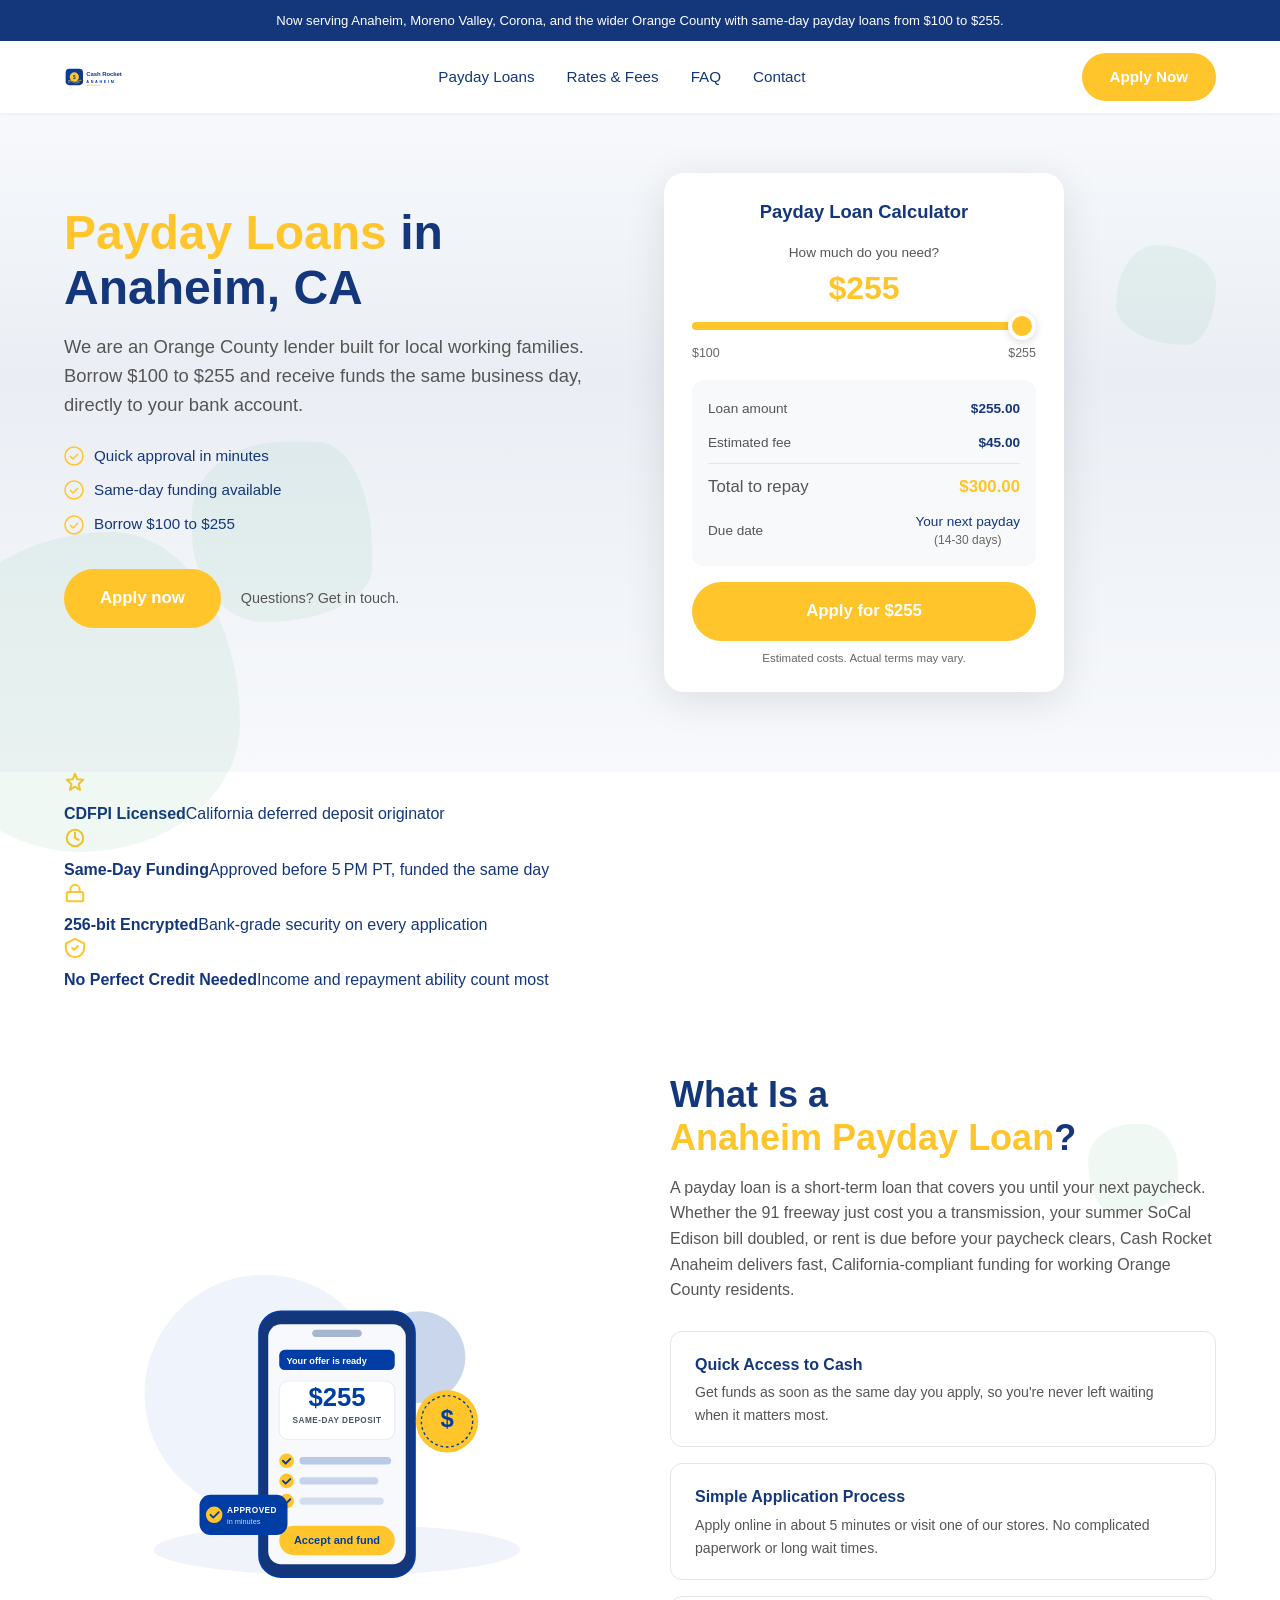
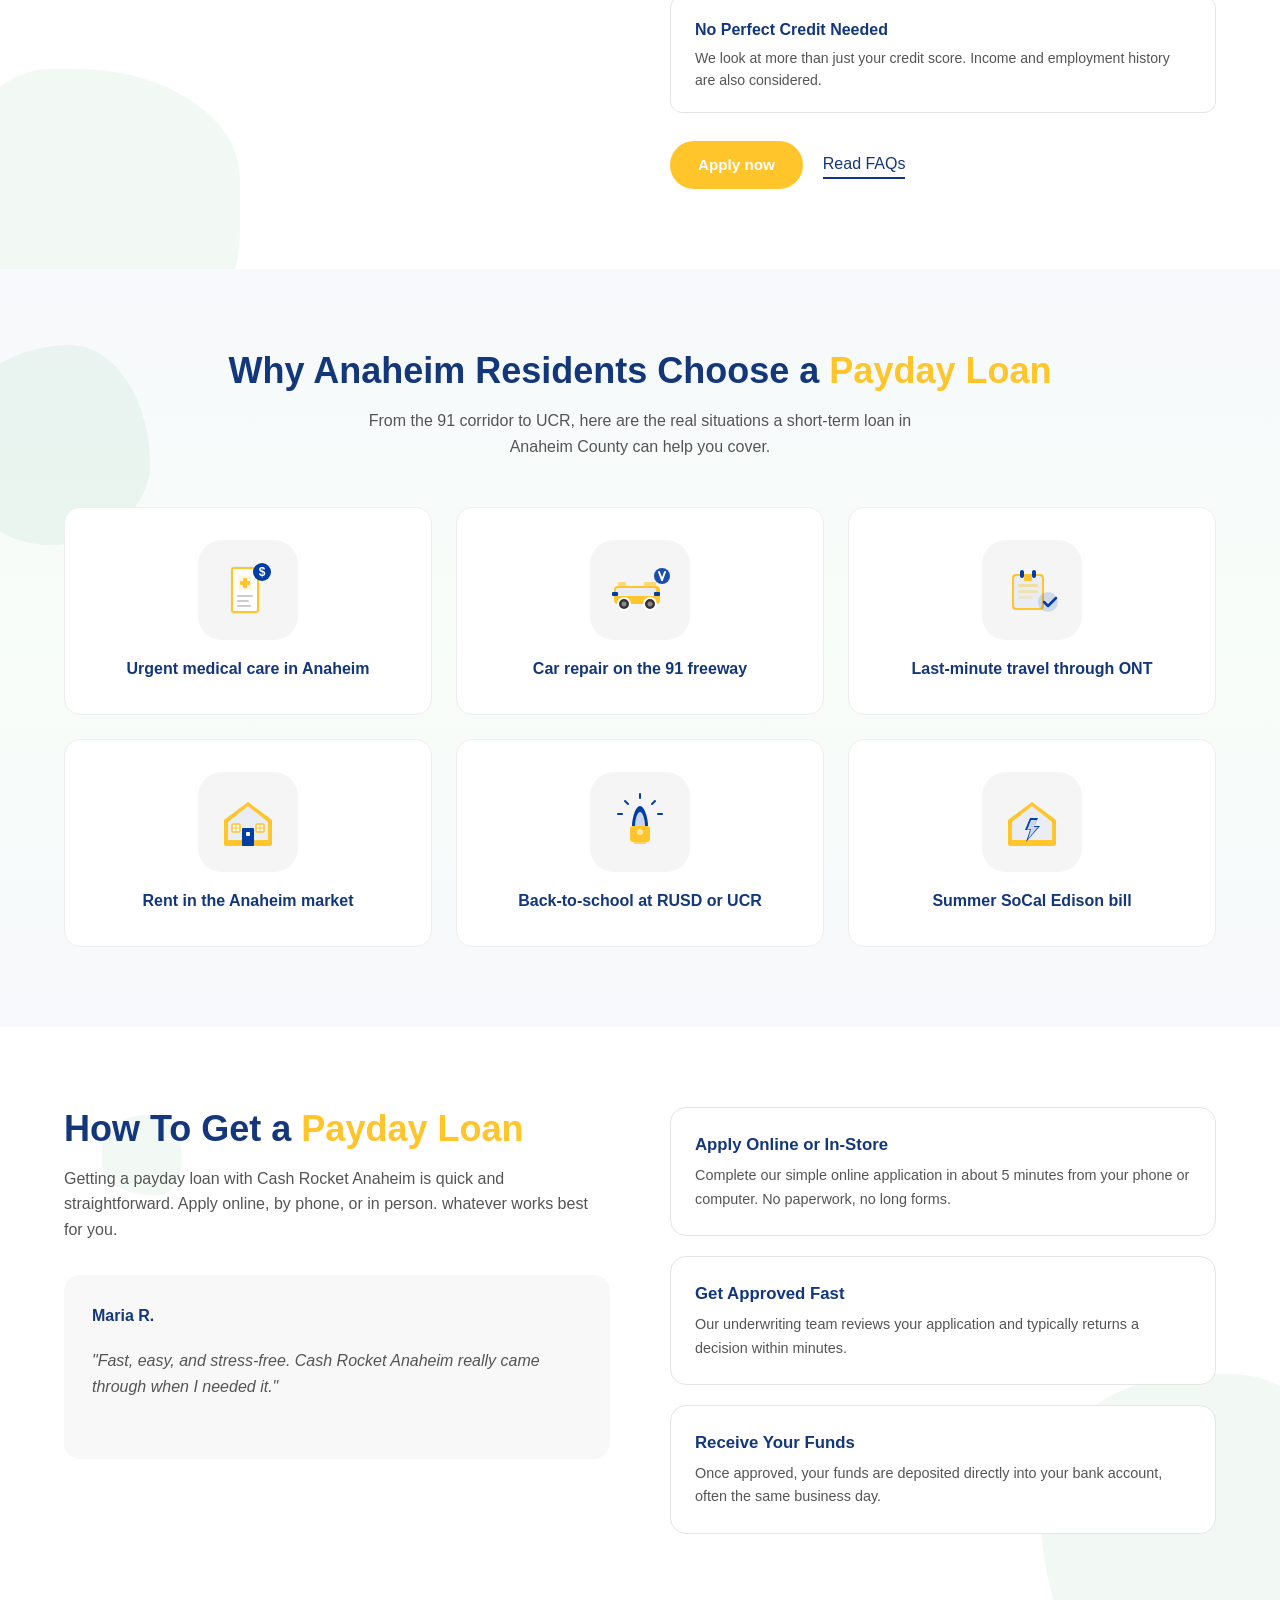
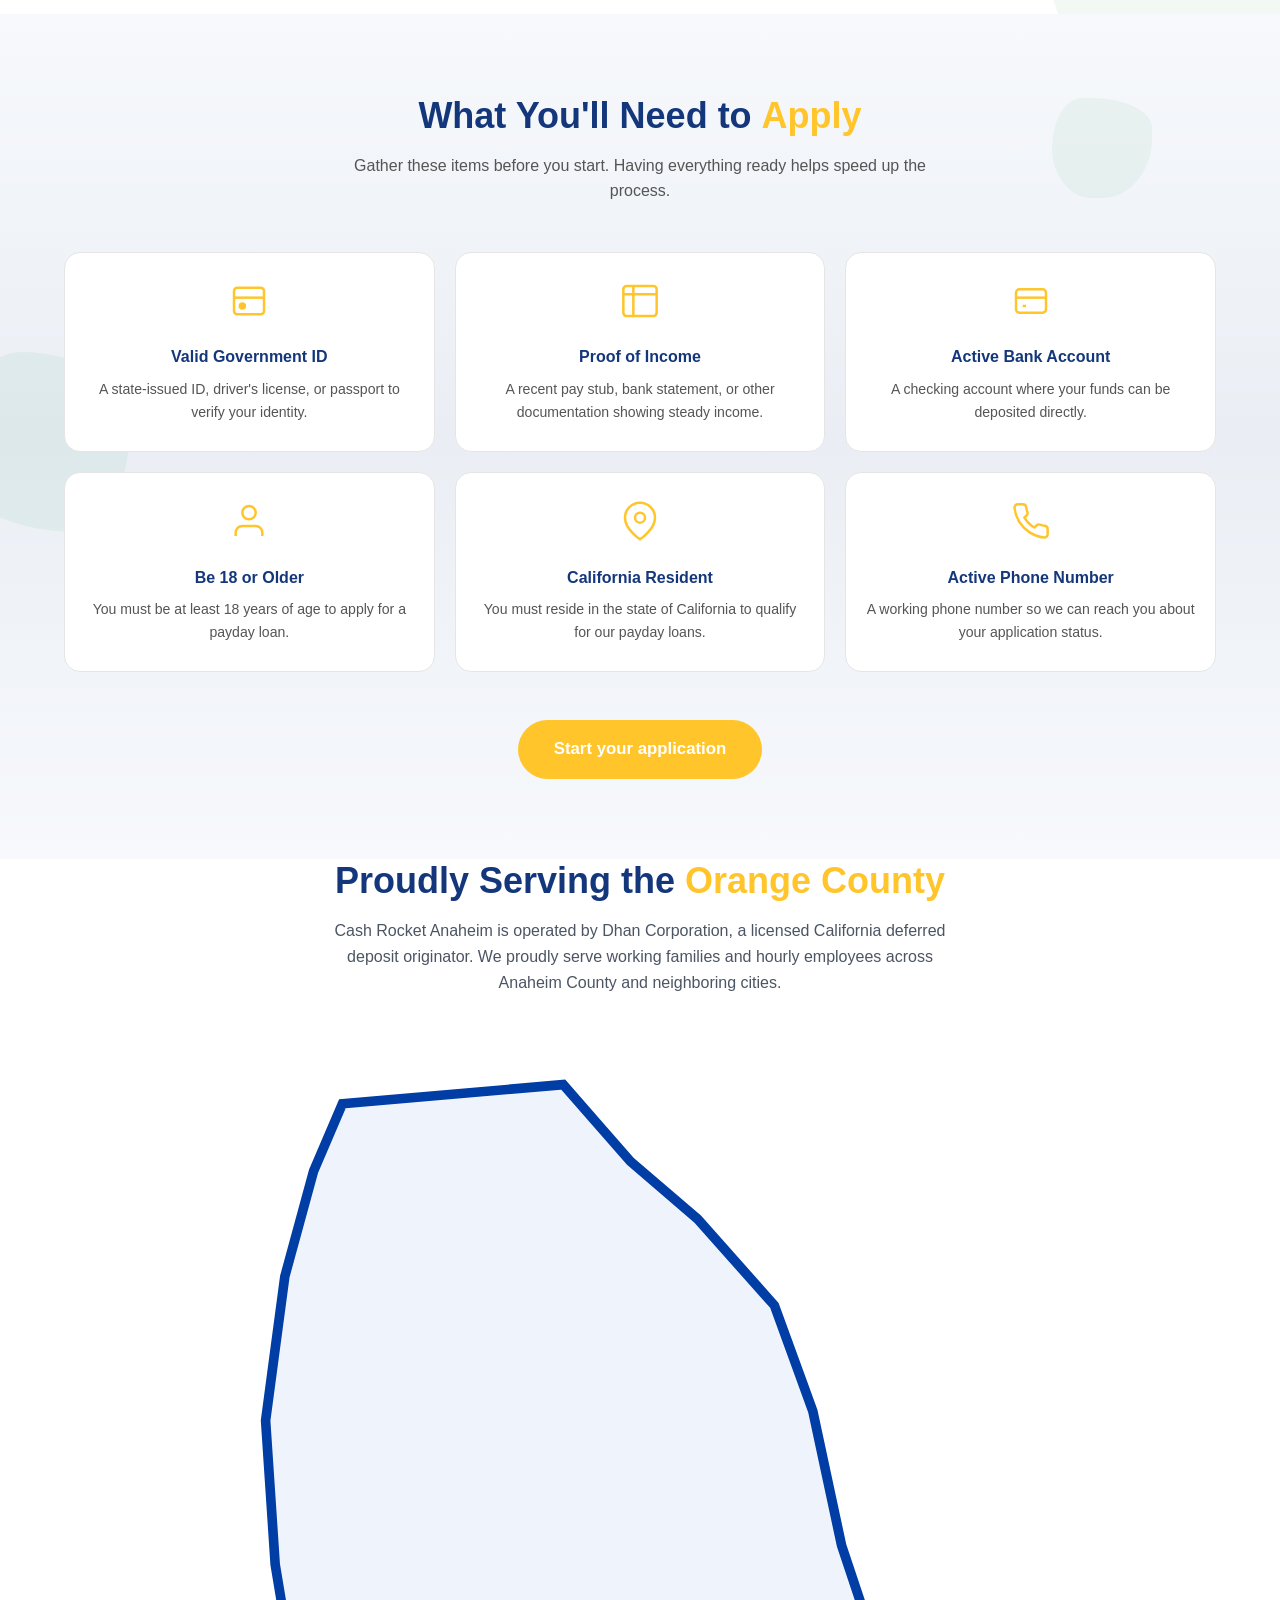
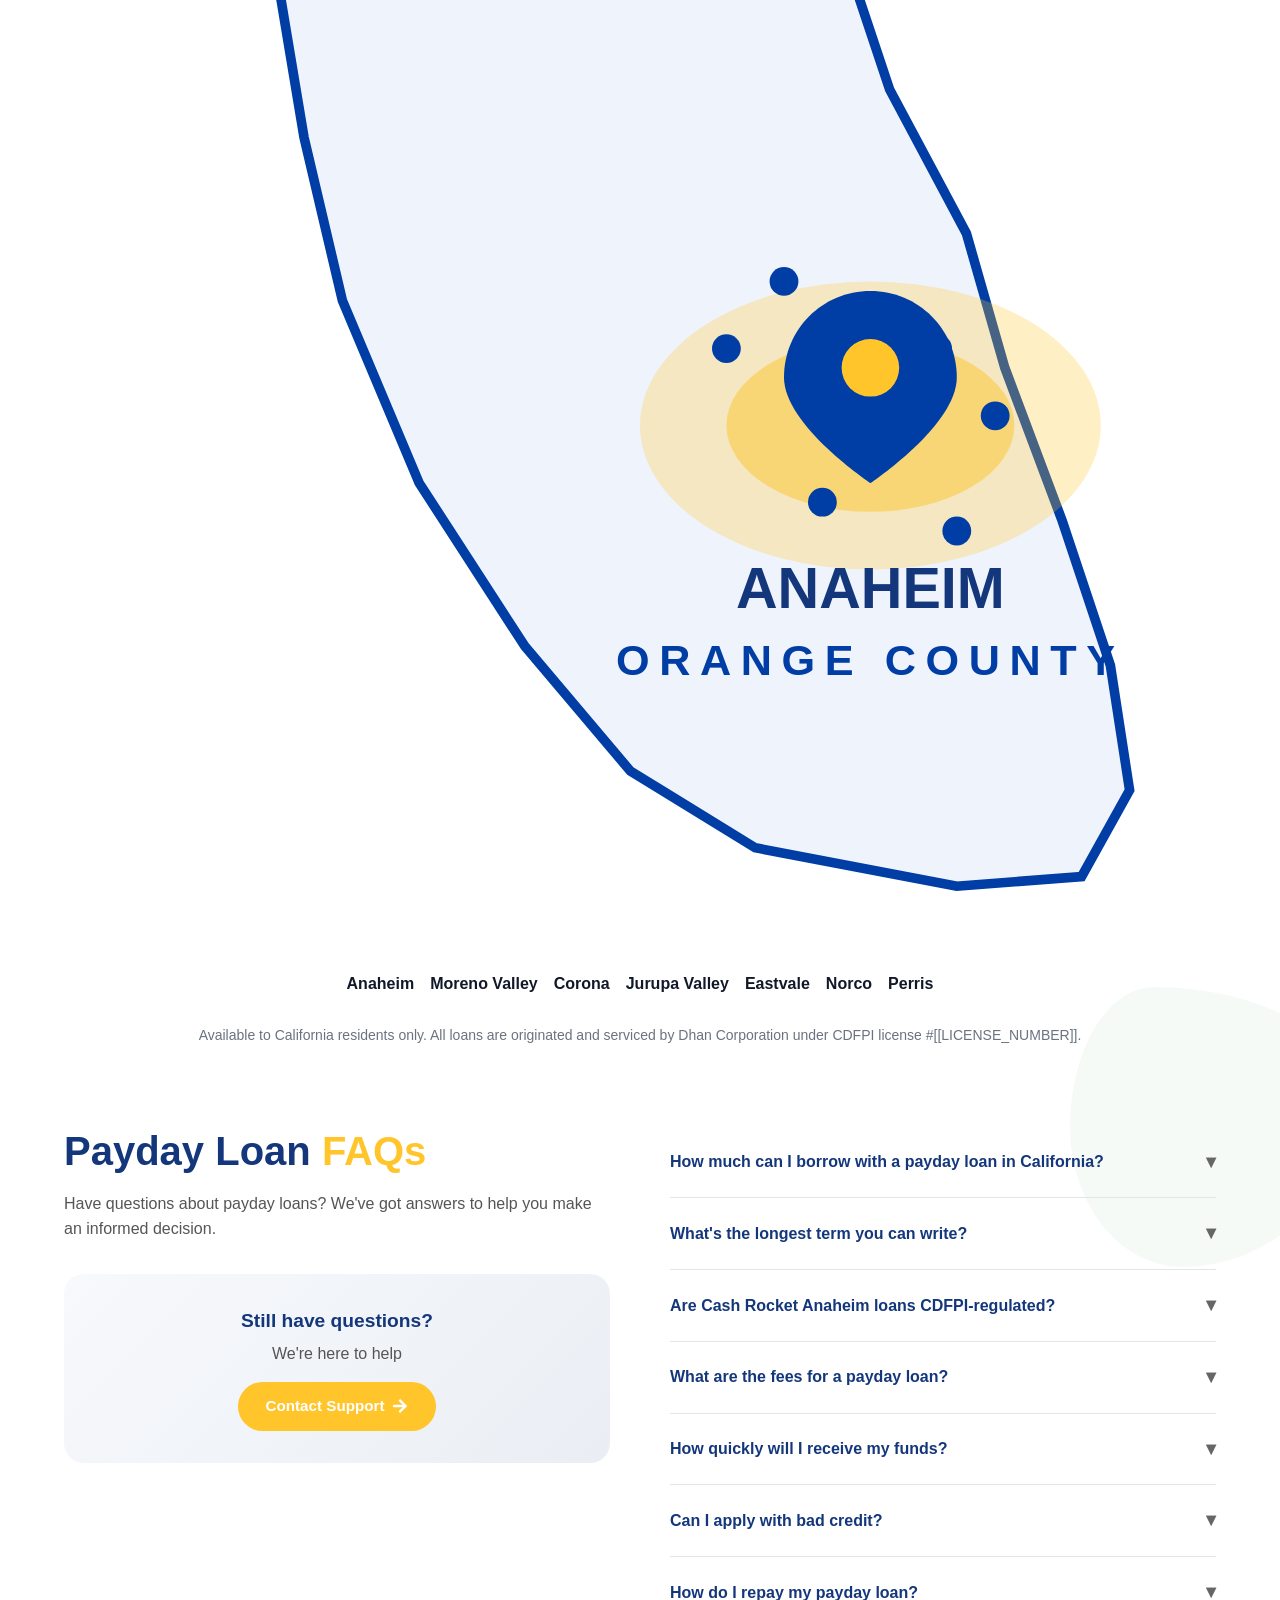
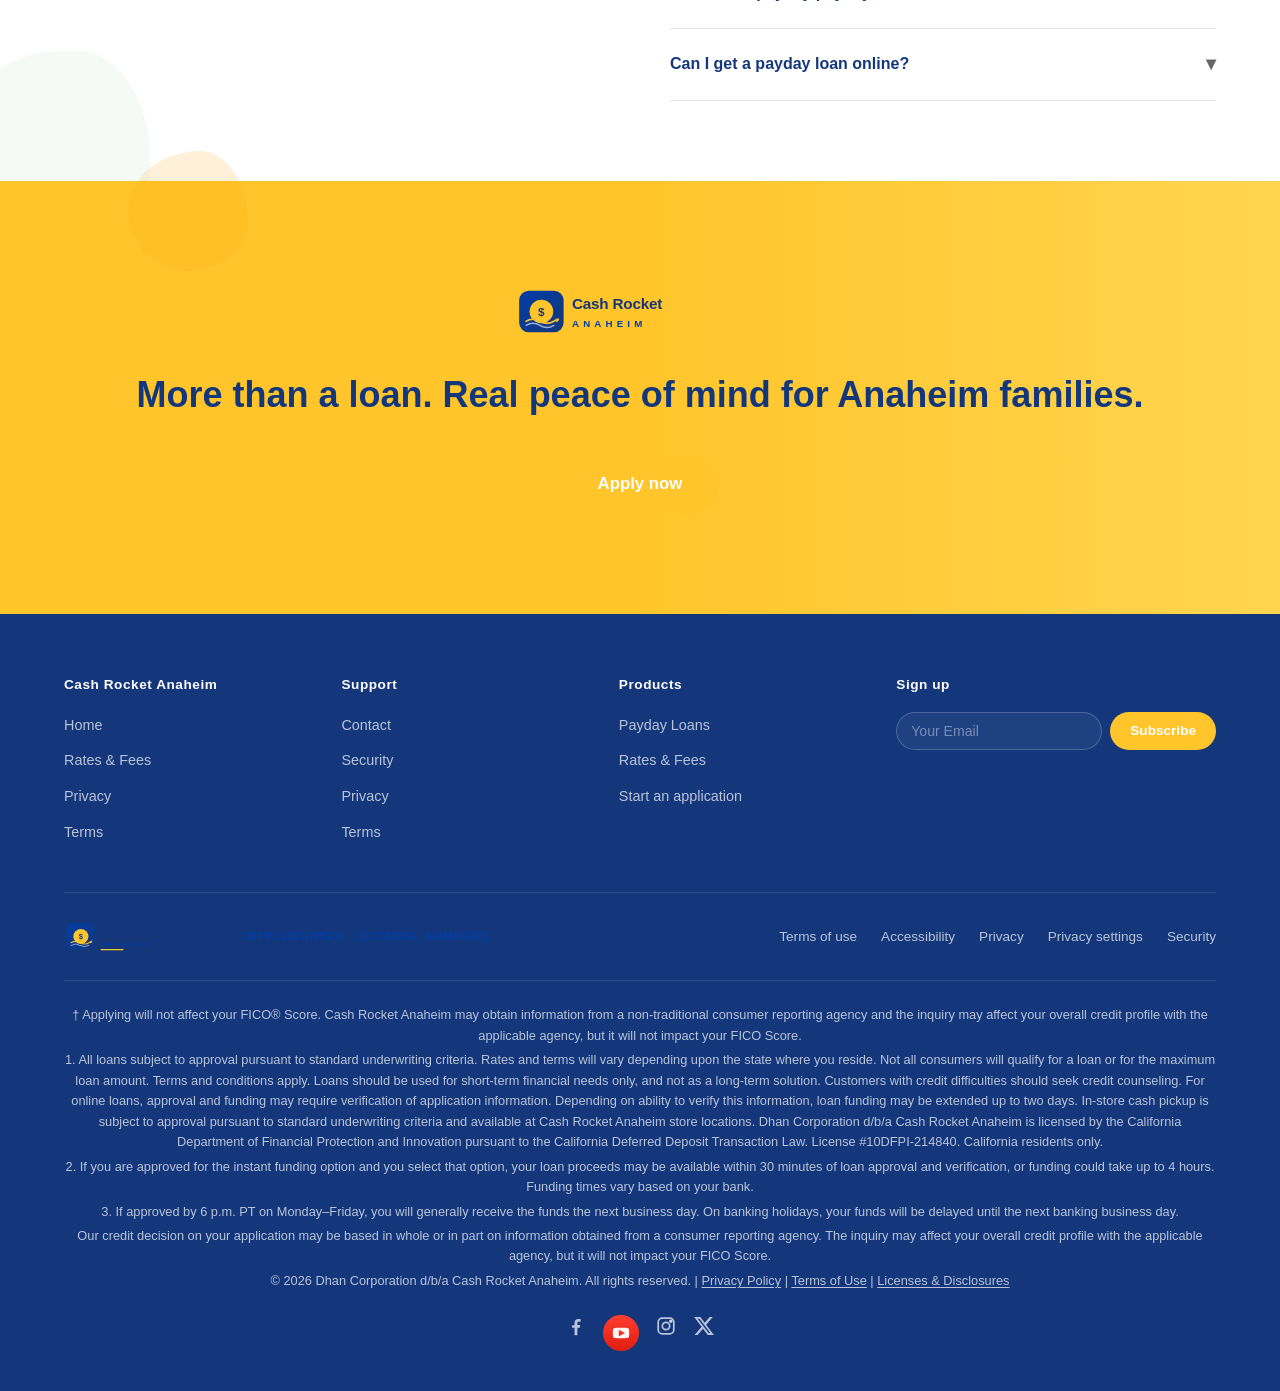
==== index.html @ 7df50ab3 "Initial Cash Rocket Anaheim site Near-verbatim clone of CashExpressRiverside rebranded for Anaheim /" ====
<!DOCTYPE html>
<html lang="en">
<head>
  <meta charset="UTF-8">
  <meta name="viewport" content="width=device-width, initial-scale=1.0">
  <title>Payday Loans Anaheim CA | Cash Rocket Anaheim</title>
  <meta name="description" content="Fast payday loans in Anaheim, CA. Cash Rocket Anaheim offers $100–$255 same-day loans. Licensed California deferred deposit originator (CDFPI license #[[LICENSE_NUMBER]]). Apply online in 5 minutes.">
  <link rel="icon" type="image/png" href="/images/logo.svg">
  <link rel="apple-touch-icon" href="/images/logo.svg">
  <link rel="manifest" href="/site.webmanifest">
  <meta name="theme-color" content="#FFC52B">
  <link rel="preload" href="/fonts/poppins-600.woff2" as="font" type="font/woff2" crossorigin>
  <link rel="preload" href="/fonts/poppins-700.woff2" as="font" type="font/woff2" crossorigin>
  <link rel="preload" href="/fonts/poppins-400.woff2" as="font" type="font/woff2" crossorigin>
  <link rel="preload" href="/fonts/poppins-500.woff2" as="font" type="font/woff2" crossorigin>
  <link rel="preload" href="/fonts/poppins-800.woff2" as="font" type="font/woff2" crossorigin>
  <link rel="preload" href="/fonts/poppins-400-ext.woff2" as="font" type="font/woff2" crossorigin>
  <style data-cif-inline>@font-face{font-family:'Poppins';font-style:normal;font-weight:400;font-display:swap;src:url('/fonts/poppins-400.woff2')format('woff2');unicode-range:U+0000-00FF,U+0131,U+0152-0153,U+02BB-02BC,U+02C6,U+02DA,U+02DC,U+0304,U+0308,U+0329,U+2000-206F,U+20AC,U+2122,U+2191,U+2193,U+2212,U+2215,U+FEFF,U+FFFD}@font-face{font-family:'Poppins';font-style:normal;font-weight:500;font-display:swap;src:url('/fonts/poppins-500.woff2')format('woff2');unicode-range:U+0000-00FF,U+0131,U+0152-0153,U+02BB-02BC,U+02C6,U+02DA,U+02DC,U+0304,U+0308,U+0329,U+2000-206F,U+20AC,U+2122,U+2191,U+2193,U+2212,U+2215,U+FEFF,U+FFFD}@font-face{font-family:'Poppins';font-style:normal;font-weight:600;font-display:swap;src:url('/fonts/poppins-600.woff2')format('woff2');unicode-range:U+0000-00FF,U+0131,U+0152-0153,U+02BB-02BC,U+02C6,U+02DA,U+02DC,U+0304,U+0308,U+0329,U+2000-206F,U+20AC,U+2122,U+2191,U+2193,U+2212,U+2215,U+FEFF,U+FFFD}@font-face{font-family:'Poppins';font-style:normal;font-weight:700;font-display:swap;src:url('/fonts/poppins-700.woff2')format('woff2');unicode-range:U+0000-00FF,U+0131,U+0152-0153,U+02BB-02BC,U+02C6,U+02DA,U+02DC,U+0304,U+0308,U+0329,U+2000-206F,U+20AC,U+2122,U+2191,U+2193,U+2212,U+2215,U+FEFF,U+FFFD}@font-face{font-family:'Poppins';font-style:normal;font-weight:800;font-display:swap;src:url('/fonts/poppins-800.woff2')format('woff2');unicode-range:U+0000-00FF,U+0131,U+0152-0153,U+02BB-02BC,U+02C6,U+02DA,U+02DC,U+0304,U+0308,U+0329,U+2000-206F,U+20AC,U+2122,U+2191,U+2193,U+2212,U+2215,U+FEFF,U+FFFD}@font-face{font-family:'Poppins';font-style:normal;font-weight:400;font-display:swap;src:url('/fonts/poppins-400-ext.woff2')format('woff2');unicode-range:U+0100-02BA,U+02BD-02C5,U+02C7-02CC,U+02CE-02D7,U+02DD-02FF,U+0304,U+0308,U+0329,U+1D00-1DBF,U+1E00-1E9F,U+1EF2-1EFF,U+2020,U+20A0-20AB,U+20AD-20C0,U+2113,U+2C60-2C7F,U+A720-A7FF}@font-face{font-family:'Poppins';font-style:normal;font-weight:500;font-display:swap;src:url('/fonts/poppins-500-ext.woff2')format('woff2');unicode-range:U+0100-02BA,U+02BD-02C5,U+02C7-02CC,U+02CE-02D7,U+02DD-02FF,U+0304,U+0308,U+0329,U+1D00-1DBF,U+1E00-1E9F,U+1EF2-1EFF,U+2020,U+20A0-20AB,U+20AD-20C0,U+2113,U+2C60-2C7F,U+A720-A7FF}@font-face{font-family:'Poppins';font-style:normal;font-weight:600;font-display:swap;src:url('/fonts/poppins-600-ext.woff2')format('woff2');unicode-range:U+0100-02BA,U+02BD-02C5,U+02C7-02CC,U+02CE-02D7,U+02DD-02FF,U+0304,U+0308,U+0329,U+1D00-1DBF,U+1E00-1E9F,U+1EF2-1EFF,U+2020,U+20A0-20AB,U+20AD-20C0,U+2113,U+2C60-2C7F,U+A720-A7FF}@font-face{font-family:'Poppins';font-style:normal;font-weight:700;font-display:swap;src:url('/fonts/poppins-700-ext.woff2')format('woff2');unicode-range:U+0100-02BA,U+02BD-02C5,U+02C7-02CC,U+02CE-02D7,U+02DD-02FF,U+0304,U+0308,U+0329,U+1D00-1DBF,U+1E00-1E9F,U+1EF2-1EFF,U+2020,U+20A0-20AB,U+20AD-20C0,U+2113,U+2C60-2C7F,U+A720-A7FF}@font-face{font-family:'Poppins';font-style:normal;font-weight:800;font-display:swap;src:url('/fonts/poppins-800-ext.woff2')format('woff2');unicode-range:U+0100-02BA,U+02BD-02C5,U+02C7-02CC,U+02CE-02D7,U+02DD-02FF,U+0304,U+0308,U+0329,U+1D00-1DBF,U+1E00-1E9F,U+1EF2-1EFF,U+2020,U+20A0-20AB,U+20AD-20C0,U+2113,U+2C60-2C7F,U+A720-A7FF}*,*::before,*::after{box-sizing:border-box;margin:0;padding:0}html{scroll-behavior:smooth;-webkit-text-size-adjust:100%;overflow-x:clip}body{font-family:'Poppins',sans-serif;color:#14377C;background:#fff;line-height:1.6;-webkit-font-smoothing:antialiased;overflow-x:clip;min-height:100vh;min-height:100dvh}img{max-width:100%;height:auto;display:block}a{text-decoration:none;color:inherit;-webkit-tap-highlight-color:transparent}ul{list-style:none}button{cursor:pointer;border:none;background:none;font-family:inherit;-webkit-tap-highlight-color:transparent}input{font-family:inherit;font-size:16px}.container{max-width:1200px;margin:0 auto;padding:0 24px}.underline-accent{position:relative;display:inline-block;color:#FFC52B}.underline-accent::after{content:'';position:absolute;left:0;bottom:-5px;width:100%;height:6px;background-color:currentColor;-webkit-mask:url("/images/Vector-2139.png")no-repeat center / 100% 100%;mask:url("/images/Vector-2139.png")no-repeat center / 100% 100%;z-index:-1}.gradient-text{background:linear-gradient(135deg,#FFC52B,#FFC52B);-webkit-background-clip:text;-webkit-text-fill-color:transparent}.section-heading{font-size:clamp(1.6rem,4vw,2.25rem);font-weight:700;line-height:1.2;margin-bottom:16px}.section-sub{color:#555;max-width:560px}.btn-apply{display:inline-flex;align-items:center;gap:8px;background:#FFC52B;color:#fff;font-weight:600;padding:12px 28px;border-radius:50px;font-size:.95rem;transition:background .2s,transform .15s}.btn-apply:hover{background:#0C7137;transform:translateY(-1px)}.btn-apply.btn-lg{padding:16px 36px;font-size:1.05rem}.btn-apply.btn-sm{padding:8px 20px;font-size:.85rem}.btn-apply.btn-icon svg{transition:transform .2s}.btn-apply.btn-icon:hover svg{transform:translateX(3px)}.btn-login{display:inline-flex;align-items:center;border:2px solid #14377C;padding:10px 24px;border-radius:50px;font-weight:600;font-size:.9rem;transition:background .2s,color .2s}.btn-login:hover{background:#14377C;color:#fff}.btn-login.btn-sm{padding:6px 16px;font-size:.8rem}.btn-store{display:inline-flex;align-items:center;gap:6px;font-weight:500;font-size:.9rem;color:#14377C;transition:color .2s}.btn-store:hover{color:#FFC52B}.top-banner{background:#14377C;color:#fff;text-align:center;padding:10px 24px;font-size:.82rem;font-weight:400}.banner-mobile{display:none}.site-header{position:sticky;top:0;z-index:1000;background:#fff;box-shadow:0 1px 4px rgba(0,0,0,.06);transition:box-shadow .3s}.site-header.scrolled{box-shadow:0 2px 12px rgba(0,0,0,.1)}.header-inner{display:flex;align-items:center;justify-content:space-between;height:72px}.logo img{height:24px;width:auto}.main-nav{display:flex}.nav-list{display:flex;gap:32px;align-items:center}.nav-item>a{font-weight:500;font-size:.95rem;display:flex;align-items:center;gap:4px;padding:8px 0;transition:color .2s}.nav-item>a:hover{color:#FFC52B}.nav-item>a svg{transition:transform .2s}.nav-item.has-dropdown:hover>a svg{transform:rotate(180deg)}.dropdown-menu{position:absolute;top:100%;left:50%;transform:translateX(-50%)translateY(8px);background:#14377C;border-top:3px solid #FFC52B;border-radius:0 0 12px 12px;box-shadow:0 12px 40px rgba(0,0,0,.25);padding:28px 32px;min-width:200px;opacity:0;visibility:hidden;transition:opacity .25s,transform .25s,visibility .25s;pointer-events:none}.nav-item.has-dropdown{position:relative}.nav-item.has-dropdown:hover .dropdown-menu{opacity:1;visibility:visible;transform:translateX(-50%)translateY(0);pointer-events:auto}.dropdown-menu a{display:block;padding:8px 12px;border-radius:8px;font-size:.9rem;color:rgba(255,255,255,.85);transition:background .15s,color .15s}.dropdown-menu a:hover{background:rgba(255,255,255,.08);color:#fff}.mega-menu{min-width:680px;left:-60px;transform:translateX(0)translateY(8px)}.nav-item.has-dropdown:hover .mega-menu{transform:translateX(0)translateY(0)}.mega-cols{display:flex;gap:40px}.mega-col h4,.mega-col .mega-col-label{font-size:.75rem;letter-spacing:.08em;color:#FFC52B;margin-bottom:12px;font-weight:700;text-transform:uppercase}.mega-col-brand{border-left:1px solid rgba(255,255,255,.12);padding-left:40px;max-width:220px}.mega-col-brand img:first-child{margin-bottom:12px}.mega-col-brand p{font-size:.78rem;color:rgba(255,255,255,.6);line-height:1.5;margin-bottom:16px}.mega-col-brand h4{color:#FFC52B;margin-bottom:16px}.mega-app-buttons{display:flex;gap:8px}.mega-app-buttons a{padding:0;background:none}.mega-app-buttons a:hover{background:none;opacity:.8}.mega-app-buttons img{border-radius:6px}.header-actions{display:flex;align-items:center;gap:16px}.menu-toggle{display:none;width:28px;height:20px;position:relative}.menu-toggle span{display:block;position:absolute;width:100%;height:2px;background:#14377C;border-radius:2px;transition:.3s}.menu-toggle span:nth-child(1){top:0}.menu-toggle span:nth-child(2){top:9px}.menu-toggle span:nth-child(3){top:18px}.menu-toggle.active span:nth-child(1){top:9px;transform:rotate(45deg)}.menu-toggle.active span:nth-child(2){opacity:0}.menu-toggle.active span:nth-child(3){top:9px;transform:rotate(-45deg)}.mobile-menu{position:fixed;top:0;left:0;width:100%;height:100vh;height:100dvh;background:#1b3a2d;z-index:2000;overflow-y:auto;-webkit-overflow-scrolling:touch;opacity:0;visibility:hidden;transition:opacity .3s ease,visibility .3s ease}.mobile-menu.open{opacity:1;visibility:visible}.mobile-menu-inner{display:flex;flex-direction:column;min-height:100%;padding-bottom:calc(40px+env(safe-area-inset-bottom,0px))}.mobile-menu-header{display:flex;align-items:center;justify-content:space-between;padding:20px 24px;background:#fff;border-bottom:1px solid #e5e5e5}.mobile-menu-logo img{height:24px;width:auto}.mobile-menu-close{background:none;border:none;cursor:pointer;padding:8px;display:flex;align-items:center;justify-content:center}.mobile-menu-close svg{stroke:#333}.mobile-menu-overlay{position:fixed;inset:0;background:rgba(0,0,0,.4);z-index:1999;opacity:0;visibility:hidden;transition:opacity .3s,visibility .3s}.mobile-menu-overlay.open{opacity:1;visibility:visible}.mobile-nav-list{padding:0 24px;margin-bottom:auto}.mobile-nav-item>a{display:flex;align-items:center;justify-content:space-between;padding:20px 0;font-size:1.15rem;font-weight:500;color:#fff;border-bottom:1px solid rgba(255,255,255,.12);min-height:56px}.mobile-chevron{transition:transform .3s ease;opacity:.6;flex-shrink:0;margin-left:8px}.mobile-nav-item.has-sub.open .mobile-chevron{transform:rotate(180deg)}.mobile-sub{padding-left:16px;display:none}.mobile-nav-item.has-sub.open .mobile-sub{display:block}.mobile-sub a{display:block;padding:12px 0;font-size:.95rem;color:rgba(255,255,255,.65)}.mobile-sub a:hover{color:#fff}.mobile-menu-extra{display:flex;flex-direction:column;gap:20px;padding:32px 24px 0}.mobile-store-link{display:flex;align-items:center;gap:8px;font-weight:500;color:#fff}.mobile-store-link svg{stroke:#fff}.mobile-btn-row{display:flex;gap:12px}.mobile-btn-row .btn-apply{flex:1;text-align:center;justify-content:center;background:#FFC52B;color:#fff;border-radius:50px;padding:14px 20px;font-weight:600;font-size:.95rem}.mobile-btn-row .btn-apply:hover{background:#0C7137}.mobile-btn-row .btn-login{flex:1;text-align:center;justify-content:center;background:transparent;color:#fff;border:2px solid #fff;border-radius:50px;padding:14px 20px;font-weight:600;font-size:.95rem}.mobile-btn-row .btn-login:hover{background:rgba(255,255,255,.1)}.hero{position:relative;background:linear-gradient(160deg,#F7F9FC 0%,#EAEEF4 40%,#fff 100%);padding:80px 0 60px;overflow:hidden}.hero::before,.hero::after{content:'';position:absolute;border-radius:50%;background:rgba(14,135,65,.07);z-index:0;animation:floatBlob 8s ease-in-out infinite}.hero::before{width:320px;height:320px;top:-60px;right:-40px;border-radius:50%;animation-delay:-2s}.hero::after{width:180px;height:160px;bottom:-30px;right:5%;border-radius:30% 70% 70% 30% / 30% 30% 70% 70%;animation-delay:-5s}.hero-blob-1,.hero-blob-2{position:absolute;background:rgba(14,135,65,.06);z-index:0;pointer-events:none;animation:floatBlob 10s ease-in-out infinite}.hero-blob-1{width:200px;height:200px;top:30%;left:45%;border-radius:60% 40% 30% 70% / 60% 30% 70% 40%;animation-delay:-3s}.hero-blob-2{width:120px;height:120px;bottom:10%;left:5%;border-radius:30%;transform:rotate(15deg);animation-delay:-7s}@keyframes floatBlob{0%,100%{transform:translateY(0)rotate(0deg)}33%{transform:translateY(-15px)rotate(3deg)}66%{transform:translateY(8px)rotate(-2deg)}}.hero-grid,.hero-content,.hero-image{position:relative;z-index:1}.hero-grid{display:grid;grid-template-columns:1fr 1fr;gap:48px;align-items:center}.hero h1,.page-hero h1{font-size:clamp(1.8rem,5vw,3rem);font-weight:800;line-height:1.15;margin-bottom:16px}.hero-subtitle{font-size:1.15rem;color:#555;margin-bottom:24px}.hero-checks{margin-bottom:32px;display:flex;flex-direction:column;gap:10px}.hero-checks li{display:flex;align-items:center;gap:10px;font-weight:500;font-size:.95rem}.hero-cta{display:flex;align-items:center;gap:20px;margin-bottom:32px;flex-wrap:wrap}.hero-link{color:#555;font-size:.9rem;transition:color .2s}.hero-link:hover{color:#FFC52B}.hero-badges{display:flex;align-items:center;gap:20px;flex-wrap:wrap}.hero-badges img{width:auto}.hero-badges a img[alt="Google Reviews"]{height:37px}.hero-badges a img[alt="Trustpilot"]{height:28px}.hero-image{position:relative;display:flex;justify-content:center;align-items:center}.wu-brand-hero{display:flex;align-items:center;justify-content:center}.wu-brand-hero svg{filter:drop-shadow(0 8px 24px rgba(0,0,0,.12))}.wu-services-grid{grid-template-columns:repeat(3,1fr)}.wu-services-grid .use-case-card p{color:#555;font-size:.88rem;margin-top:8px;line-height:1.5}.wu-step-number{width:72px;height:72px;min-width:72px;border-radius:16px;background:linear-gradient(135deg,#FFDD00 0%,#FFC52B 100%);display:flex;align-items:center;justify-content:center;font-size:1.75rem;font-weight:800;color:#000;flex-shrink:0}.wu-hero{position:relative;min-height:520px;display:flex;align-items:center;overflow:hidden}.wu-hero-bg{position:absolute;inset:0;z-index:0}.wu-hero-photo{width:100%;height:100%;object-fit:cover;object-position:center 30%}.wu-hero-overlay{position:absolute;inset:0;background:linear-gradient(to right,rgba(0,0,0,.1)0%,rgba(0,0,0,.25)50%,rgba(0,0,0,.05)100%)}.wu-hero-inner{position:relative;z-index:1;display:flex;justify-content:flex-end;padding-top:60px;padding-bottom:60px}.wu-hero-card{background:#fff;border-radius:20px;padding:48px 44px;max-width:420px;width:100%;box-shadow:0 12px 48px rgba(0,0,0,.15);text-align:center}.wu-hero-card-logo{display:flex;align-items:center;justify-content:center;margin-bottom:28px}.wu-hero-card-logo img{max-width:240px;height:auto}.wu-hero-card h1{font-size:1.75rem;font-weight:700;color:#14377C;line-height:1.25;margin-bottom:16px}.wu-hero-card p{color:#555;font-size:.95rem;line-height:1.5;margin-bottom:28px}.wu-hero-btn{display:inline-block;padding:14px 48px;border:2px solid #14377C;border-radius:50px;font-weight:600;font-size:1rem;color:#14377C;transition:background .2s,color .2s}.wu-hero-btn:hover{background:#14377C;color:#fff}.wu-hero::before{content:'';position:absolute;width:260px;height:260px;top:-60px;right:-50px;background:rgba(255,221,0,.09);border-radius:62% 38% 46% 54% / 52% 60% 40% 48%;z-index:0;pointer-events:none;animation:floatBlob 11s ease-in-out infinite;animation-delay:-3s}.wu-hero::after{content:'';position:absolute;width:90px;height:90px;bottom:20%;left:5%;background:rgba(245,166,35,.08);border-radius:54% 46% 58% 42% / 48% 56% 44% 52%;z-index:0;pointer-events:none;animation:floatBlob 8s ease-in-out infinite;animation-delay:-6s}.wu-page .use-cases-blob{background:rgba(255,221,0,.1);width:180px;height:180px;top:5%;left:-40px}.wu-page .use-cases::before{background:rgba(245,166,35,.08);width:110px;height:110px;bottom:10%;right:3%}.wu-page .use-cases::after{content:'';position:absolute;width:200px;height:200px;bottom:-70px;left:30%;background:rgba(255,221,0,.07);border-radius:40% 60% 50% 50% / 55% 45% 55% 45%;z-index:0;pointer-events:none;animation:floatBlob 12s ease-in-out infinite;animation-delay:-4s}.wu-page .how-it-works::before{background:rgba(255,221,0,.09);width:280px;height:280px;bottom:-70px;right:-60px}.wu-page .how-it-works::after{background:rgba(245,166,35,.07);width:100px;height:100px;top:10%;left:5%}.wu-page .faq::after{background:rgba(245,166,35,.07);width:160px;height:160px;bottom:-40px;left:15%}.wu-page .how-it-works,.wu-page .faq,.wu-page .use-cases{background:transparent}.wu-page .faq::before{background:rgba(255,221,0,.07);width:180px;height:180px;top:30%;right:-30px}.wu-page .pre-footer::before{background:rgba(255,221,0,.12);width:140px;height:140px;top:-40px;right:8%;left:auto}.wu-page .pre-footer::after{content:'';position:absolute;width:80px;height:80px;bottom:-20px;left:12%;background:rgba(245,166,35,.09);border-radius:55% 45% 50% 50% / 50% 55% 45% 50%;z-index:0;pointer-events:none;animation:floatBlob 9s ease-in-out infinite;animation-delay:-2s}.hero-phone{position:relative;z-index:2}.hero-float{position:absolute;z-index:3;animation:float 4s ease-in-out infinite}.float-1{top:10%;right:-5%;width:120px}.float-2{bottom:15%;left:-5%;width:140px;animation-delay:-1.5s}.float-3{top:-8%;left:10%;width:180px;animation-delay:-3s;z-index:1}@keyframes float{0%,100%{transform:translateY(0)}50%{transform:translateY(-12px)}}.social-proof{position:relative;padding:80px 0;text-align:center;color:#fff;background:linear-gradient(160deg,rgba(26,50,40,0.88),rgba(30,60,48,0.92)),url('/images/Group-1707490245-2.webp')center top/cover no-repeat;background-color:#14377C;overflow:hidden}.social-proof .section-heading{margin-bottom:48px;color:#fff}.social-proof .underline-accent{color:#FFC52B}.proof-grid{display:grid;grid-template-columns:repeat(3,1fr);gap:24px}.proof-card{padding:40px 28px;border-radius:16px;text-align:center}.proof-card.glass{background:rgba(255,255,255,.08);border:1px solid rgba(255,255,255,.15);-webkit-backdrop-filter:blur(16px);backdrop-filter:blur(16px);box-shadow:0 4px 30px rgba(0,0,0,.15);transition:transform .3s ease,box-shadow .3s ease,border-color .3s ease,background .3s ease}.proof-card.glass:hover{transform:scale(1.04)translateY(-4px);background:rgba(255,255,255,.14);border-color:rgba(255,255,255,.3);box-shadow:0 8px 40px rgba(14,135,65,.15),0 4px 30px rgba(0,0,0,.2)}@media(hover:none){.proof-card.glass:active{transform:scale(0.97);transition-duration:.1s}}@supports not(backdrop-filter:blur(16px)){.proof-card.glass{background:rgba(40,70,55,.75)}}.proof-icon{margin-bottom:16px;color:#fff}.proof-icon svg{display:block;margin:0 auto}.proof-icon img{margin:0 auto;filter:brightness(0)invert(1)}.proof-card h3{font-size:1.2rem;font-weight:700;margin-bottom:8px;color:#fff}.proof-card p{color:rgba(255,255,255,.75);font-size:.9rem}.proof-grid{position:relative;z-index:1}.social-proof .section-heading{position:relative;z-index:1}.social-proof::before,.social-proof::after{content:'';position:absolute;background:rgba(14,135,65,.05);z-index:0;pointer-events:none;animation:floatBlob 10s ease-in-out infinite}.social-proof::before{width:200px;height:200px;top:-50px;right:-30px;border-radius:50%;animation-delay:-2s}.social-proof::after{width:150px;height:130px;bottom:-40px;left:-20px;border-radius:40% 60% 50% 50% / 50% 40% 60% 50%;animation-delay:-6s}.features{position:relative;padding:80px 0;background:#fff}.features::before{display:none}.features::after{content:'';position:absolute;width:300px;height:300px;bottom:-100px;left:-60px;background:rgba(14,135,65,.05);border-radius:40% 60% 50% 50% / 60% 40% 50% 50%;z-index:0;pointer-events:none;animation:floatBlob 12s ease-in-out infinite;animation-delay:-6s}.features-blob{position:absolute;width:90px;height:90px;top:15%;right:8%;background:rgba(14,135,65,.06);border-radius:50% 40% 60% 30% / 40% 50% 30% 60%;z-index:0;pointer-events:none;animation:floatBlob 9s ease-in-out infinite;animation-delay:-3s}.features-grid{position:relative;z-index:1}.features-grid{display:grid;grid-template-columns:1fr 1fr;gap:60px;align-items:center}.features-image{display:flex;justify-content:center}.features-image>img{width:100%;height:500px;object-fit:cover}.features-phone{max-width:420px}.features-content p{color:#555;margin-bottom:28px}.feature-cards{display:flex;flex-direction:column;gap:16px;margin-bottom:28px}.feature-card{padding:20px 24px;border-radius:12px;border:1px solid #e5e5e5;background:#fff;transition:box-shadow .2s,border-color .2s}.feature-card:hover{border-color:#FFC52B;box-shadow:0 4px 16px rgba(14,135,65,.1)}.feature-card h3,.feature-card h4{font-size:1rem;font-weight:600;margin-bottom:4px}.feature-card p{color:#555;font-size:.88rem;margin-bottom:0}.features-cta{display:flex;align-items:center;gap:20px}.features-link{font-weight:500;color:#14377C;border-bottom:2px solid #14377C;transition:color .2s,border-color .2s}.features-link:hover{color:#FFC52B;border-color:#FFC52B}.app-promo{position:relative;background:linear-gradient(160deg,#1a3a2e 0%,#122e22 40%,#0a1f16 100%);color:#fff;padding:100px 0;text-align:center;overflow:hidden}.app-promo::before{content:'';position:absolute;top:0;left:50%;transform:translateX(-50%);width:80%;height:60%;background:radial-gradient(ellipse at center,rgba(14,135,65,.12)0%,transparent 70%);pointer-events:none;z-index:0}.app-promo::after{content:'';position:absolute;bottom:-60px;right:5%;width:200px;height:200px;background:rgba(14,135,65,.06);border-radius:40% 60% 50% 50% / 50% 40% 60% 50%;animation:floatBlob 10s ease-in-out infinite;animation-delay:-3s;pointer-events:none;z-index:0}.app-promo-inner{max-width:900px;margin:0 auto;position:relative;z-index:1}.app-screenshot{position:relative;margin:0 auto 48px;max-width:650px}.app-screenshot img{position:relative;z-index:2}.app-screenshot::before{content:'';position:absolute;left:5%;right:5%;top:30%;bottom:-5%;background:rgba(255,255,255,.9);border-radius:200px;z-index:1;box-shadow:0 10px 40px rgba(0,0,0,.15)}.app-promo h2{font-size:clamp(2rem,5vw,2.75rem);font-weight:800;margin-bottom:16px;line-height:1.2}.app-promo .underline-accent{color:#fff}.app-promo p{color:rgba(255,255,255,.75);margin-bottom:28px;font-size:1.05rem}.app-cta{margin-bottom:32px}.app-promo .app-note{font-size:.7rem;color:rgba(255,255,255,.65);margin-top:8px;margin-bottom:0;font-style:italic}.app-mobile-img{display:none}.how-it-works{position:relative;padding:80px 0;background:#fff}.how-it-works::before{content:'';position:absolute;width:320px;height:320px;bottom:-80px;right:-80px;background:rgba(14,135,65,.05);border-radius:50% 40% 60% 30% / 40% 50% 30% 60%;z-index:0;animation:floatBlob 10s ease-in-out infinite;animation-delay:-2s}.how-it-works::after{content:'';position:absolute;width:80px;height:80px;top:15%;left:8%;background:rgba(14,135,65,.05);border-radius:60% 40% 30% 70% / 50% 60% 50% 40%;z-index:0;pointer-events:none;animation:floatBlob 8s ease-in-out infinite;animation-delay:-6s}.how-grid{position:relative;z-index:1}.how-grid{display:grid;grid-template-columns:1fr 1fr;gap:60px;align-items:start}.how-left p{color:#555;margin-bottom:32px}.testimonial-card{background:#f8f8f8;border-radius:16px;padding:28px}.testimonial-header{display:flex;align-items:center;gap:16px;margin-bottom:16px}.testimonial-avatar{border-radius:50%;width:55px;height:55px}.testimonial-name{display:block;font-weight:600;margin-bottom:4px}.testimonial-quote{font-style:italic;color:#444;line-height:1.6}.how-right{display:flex;flex-direction:column;gap:20px}.step-card{display:flex;align-items:center;gap:20px;padding:24px;border-radius:16px;border:1px solid #e5e5e5;background:#fff;transition:box-shadow .2s,border-color .2s}.step-card:hover{border-color:#FFC52B;box-shadow:0 4px 20px rgba(14,135,65,.08)}.step-card>img{flex-shrink:0;width:64px;height:64px}.step-label{display:flex;align-items:center;gap:8px;font-weight:600;font-size:1.05rem;margin-bottom:6px}.step-label img{width:24px;height:24px}.step-card p{color:#555;font-size:.9rem}.education{position:relative;padding:80px 0;background:#F7F9FC;overflow:hidden}.education::before{content:'';position:absolute;width:240px;height:240px;top:-80px;left:-50px;background:rgba(14,135,65,.06);border-radius:50%;z-index:0;animation:floatBlob 11s ease-in-out infinite;animation-delay:-4s}.education .section-heading{text-align:center}.education .section-sub{text-align:center;margin:0 auto 40px}.carousel{position:relative;overflow:hidden}.carousel-track{display:flex;transition:transform .4s ease;gap:24px}.carousel-slide{flex:0 0 calc(33.333% - 16px);min-width:0}.article-card{display:block;background:#fff;border-radius:16px;overflow:hidden;box-shadow:0 2px 12px rgba(0,0,0,.06);transition:transform .2s,box-shadow .2s;color:inherit;text-decoration:none}.article-card:hover{transform:translateY(-4px);box-shadow:0 8px 24px rgba(0,0,0,.1)}.article-card:hover p{color:#FFC52B}.article-card img{width:100%;aspect-ratio:361/176;object-fit:cover;display:block}.article-card p{padding:20px;font-weight:500;font-size:.95rem;transition:color .2s}.carousel-dots{display:flex;justify-content:center;gap:8px;margin-top:32px;min-height:10px}.carousel-dots .dot{width:10px;height:10px;border-radius:50%;background:#ccc;cursor:pointer;transition:background .2s}.carousel-dots .dot.active{background:#FFC52B}.education-cta{text-align:center;margin-top:40px}.faq{padding:80px 0;position:relative;background:#fff}.faq-grid{display:grid;grid-template-columns:1fr 1fr;gap:60px;align-items:start}.faq-left .section-heading{font-size:clamp(1.8rem,5vw,2.5rem)}.faq-left>p{color:#555;margin-bottom:32px}.faq-contact-card{background:linear-gradient(135deg,#F7F9FC,#EAEEF4);border-radius:20px;padding:32px;text-align:center}.faq-contact-card img{margin:0 auto 16px;width:120px;height:120px}.faq-contact-card h3{font-size:1.2rem;font-weight:700;margin-bottom:4px}.faq-contact-card p{color:#555;margin-bottom:16px}.faq-item{border-bottom:1px solid #e5e5e5}.faq-item summary{display:flex;justify-content:space-between;align-items:center;padding:20px 0;font-weight:600;font-size:1rem;cursor:pointer;list-style:none}.faq-item summary::-webkit-details-marker{display:none}.faq-arrow{transition:transform .3s;font-size:1.2rem;color:#666}.faq-item[open] .faq-arrow{transform:rotate(180deg)}.faq-answer{padding:0 0 20px;color:#555;line-height:1.7}.faq::after{content:'';position:absolute;width:180px;height:180px;bottom:-50px;left:-30px;background:rgba(14,135,65,.04);border-radius:50% 40% 60% 30% / 40% 60% 30% 50%;z-index:0;pointer-events:none;animation:floatBlob 10s ease-in-out infinite;animation-delay:-7s}.faq-grid{position:relative;z-index:1}.faq::before{content:'';position:absolute;width:280px;height:280px;top:-60px;right:-70px;background:rgba(14,135,65,.04);border-radius:30% 70% 60% 40% / 50% 40% 60% 50%;z-index:0;pointer-events:none;animation:floatBlob 11s ease-in-out infinite;animation-delay:-3s}.marquee{padding:48px 0;overflow:hidden;background:#fafafa;max-width:100vw}.marquee-track{display:flex;align-items:center;gap:72px;padding-right:72px;animation:scroll-marquee 28s linear infinite;width:max-content}.marquee-track a{display:inline-flex;align-items:center;justify-content:center;min-width:150px;flex-shrink:0}.marquee-track img{width:auto;flex-shrink:0;opacity:1;transition:transform 0.2s ease}.marquee-track .mq-badge{height:60px}.marquee-track .mq-wordmark{height:36px}.marquee-track a:hover img,.marquee-track a:focus-visible img{transform:scale(1.08)}.marquee:hover .marquee-track,.marquee:focus-within .marquee-track{animation-play-state:paused}@media(prefers-reduced-motion:reduce){.marquee-track{animation:none;justify-content:center;flex-wrap:wrap;gap:32px;width:auto}}@keyframes scroll-marquee{0%{transform:translateX(0)}100%{transform:translateX(-25%)}}.pre-footer{padding:100px 0;background:linear-gradient(to right,#FFC52B 0%,#FFC52B 50%,#FFD54F 100%);color:#14377C;text-align:center;position:relative}.pre-footer::before{content:'';position:absolute;width:120px;height:120px;top:-30px;left:10%;background:rgba(255,160,0,.15);border-radius:60% 40% 50% 50% / 50% 60% 40% 50%;z-index:0;pointer-events:none;animation:floatBlob 9s ease-in-out infinite;animation-delay:-4s}.pre-footer-inner{position:relative;z-index:1}.pre-footer-inner img{margin:0 auto 24px}.pre-footer h2{font-size:2.25rem;font-weight:700;margin-bottom:32px}.site-footer{background:#14377C;color:rgba(255,255,255,.7);padding:60px 0 32px}.footer-grid{display:grid;grid-template-columns:repeat(4,1fr);gap:40px;margin-bottom:48px}.footer-col h3{color:#fff;font-size:.85rem;font-weight:600;letter-spacing:.04em;margin-bottom:16px}.footer-col ul{display:flex;flex-direction:column;gap:10px}.footer-col a{font-size:.9rem;transition:color .2s}.footer-col a:hover{color:#FFC52B}.footer-col p{font-size:.9rem;margin-bottom:6px}.footer-signup{display:flex;gap:8px;margin-bottom:8px}.footer-signup input{flex:1;padding:10px 14px;border-radius:50px;border:1px solid rgba(255,255,255,.2);background:rgba(255,255,255,.05);color:#fff;font-size:.88rem}.footer-signup input::placeholder{color:rgba(255,255,255,.4)}.footer-app-text{font-size:.85rem;margin-bottom:12px}.app-buttons{display:flex;gap:8px}.app-buttons img{width:120px;height:auto}.footer-bottom{display:flex;justify-content:space-between;align-items:center;padding:24px 0;border-top:1px solid rgba(255,255,255,.1);border-bottom:1px solid rgba(255,255,255,.1);margin-bottom:24px}.footer-bottom-left{display:flex;align-items:center;gap:16px}.footer-bottom-left>a:first-child img{width:160px;height:auto}.footer-badge img{height:65px;width:auto}.footer-bottom-links{display:flex;gap:24px;font-size:.85rem}.footer-bottom-links a:hover{color:#fff}.footer-legal{text-align:center;font-size:.8rem;margin-bottom:24px}.footer-legal a{text-decoration:underline;text-underline-offset:2px}.footer-legal p{margin-bottom:4px}.footer-social{display:flex;justify-content:center;gap:16px}.footer-social a{transition:opacity .2s}.footer-social a:hover{opacity:.7}.footer-social img{width:36px;height:36px}.animate-on-scroll{opacity:0;transform:translateY(24px);transition:opacity .6s ease,transform .6s ease}.animate-on-scroll.visible{opacity:1;transform:translateY(0)}@media(prefers-reduced-motion:reduce){*,*::before,*::after{animation-duration:0.01ms !important;animation-iteration-count:1 !important;transition-duration:0.01ms !important}html{scroll-behavior:auto}.animate-on-scroll{opacity:1;transform:none}}.loan-calc{background:#fff;border-radius:20px;padding:24px 28px;box-shadow:0 8px 40px rgba(0,0,0,.1);max-width:400px;width:100%}.loan-calc h2,.loan-calc h3{font-size:1.15rem;font-weight:700;color:#14377C;margin-bottom:16px;text-align:center}.calc-field{margin-bottom:16px}.calc-field label{display:block;font-size:.85rem;color:#555;margin-bottom:8px;text-align:center}.calc-amount{font-size:2rem;font-weight:800;color:#FFC52B;text-align:center;margin-bottom:8px;line-height:1}.calc-slider{-webkit-appearance:none;appearance:none;width:100%;height:8px;border-radius:4px;background:linear-gradient(to right,#FFC52B var(--fill,100%),#e5e5e5 var(--fill,100%));outline:none;cursor:pointer}.calc-slider::-webkit-slider-thumb{-webkit-appearance:none;width:28px;height:28px;border-radius:50%;background:#FFC52B;border:4px solid #fff;box-shadow:0 2px 8px rgba(0,0,0,.15);cursor:pointer;transition:transform .15s}.calc-slider::-webkit-slider-thumb:hover{transform:scale(1.15)}.calc-slider::-moz-range-thumb{width:20px;height:20px;border-radius:50%;background:#FFC52B;border:4px solid #fff;box-shadow:0 2px 8px rgba(0,0,0,.15);cursor:pointer}.calc-range-labels{display:flex;justify-content:space-between;font-size:.78rem;color:#666;margin-top:6px}.calc-summary{background:#f8f9fa;border-radius:12px;padding:12px 16px;margin-bottom:16px}.calc-row{display:flex;justify-content:space-between;align-items:center;padding:6px 0;font-size:.85rem;color:#555}.calc-row span:last-child{font-weight:600;color:#14377C}.calc-total{font-size:1.05rem}.calc-total span:last-child{color:#FFC52B;font-weight:700}.calc-due span:last-child{font-size:.85rem;font-weight:500;line-height:1.3;text-align:center}.calc-due small{font-size:.75rem;color:#666;font-weight:400}.calc-divider{height:1px;background:#e5e5e5;margin:4px 0}.calc-cta{display:block;width:100%;text-align:center;font-size:.95rem;padding:12px 20px}.calc-disclaimer{text-align:center;font-size:.72rem;color:#666;margin-top:8px}.page-hero{padding:60px 0 80px;background:linear-gradient(180deg,#F7F9FC 0%,#EAEEF4 40%,#F7F9FC 100%);position:relative}.page-hero-blob-1,.page-hero-blob-2,.page-hero-blob-3{position:absolute;background:rgba(14,135,65,.06);z-index:0;pointer-events:none;animation:floatBlob 10s ease-in-out infinite}.page-hero-blob-1{width:320px;height:320px;bottom:-80px;left:-80px;border-radius:60% 40% 50% 50% / 50% 60% 40% 50%;animation-delay:-2s}.page-hero-blob-2{width:100px;height:100px;top:20%;right:5%;border-radius:40% 60% 30% 70% / 60% 40% 60% 40%;animation-delay:-5s}.page-hero-blob-3{width:180px;height:180px;top:50%;left:15%;border-radius:50% 30% 60% 40% / 40% 60% 30% 50%;animation-delay:-7s}.page-hero .hero-grid{position:relative;z-index:1;display:grid;grid-template-columns:1fr 1fr;gap:48px;align-items:center}.features-composite{position:relative;width:100%}.composite-photo{width:62%;min-height:420px;object-fit:cover;object-position:center 25%;border-radius:20px;display:block;box-shadow:0 4px 24px rgba(0,0,0,.08)}.composite-phone{position:absolute;right:-6%;top:50%;transform:translateY(-50%);width:52%;background:#14377C;border-radius:36px;padding:6px 6px 8px;box-shadow:0 20px 60px rgba(0,0,0,.25),0 4px 16px rgba(0,0,0,.1)}.composite-phone-island{width:36%;height:22px;background:#000;border-radius:20px;margin:6px auto 6px}.composite-phone-screen{background:#fff;border-radius:30px;padding:24px 18px;text-align:center}.composite-logo{height:22px;width:auto;display:block;margin:0 auto 14px}.composite-heading{font-size:1.3rem;font-weight:800;color:#14377C;margin-bottom:16px;line-height:1.2}.composite-illustration{background:#ede7f6;border-radius:16px;padding:24px;margin-bottom:16px;display:flex;align-items:center;justify-content:center}.composite-illustration svg{width:100%;height:auto;max-width:160px}.composite-subtext{font-size:.8rem;color:#666;margin-bottom:4px}.composite-amount{font-size:1.5rem;font-weight:800;color:#14377C;margin-bottom:14px}.composite-btn{display:block;background:#14377C;color:#fff;font-weight:700;font-size:.85rem;padding:12px 20px;border-radius:50px;text-decoration:none;border:none;transition:background .2s}.composite-btn:hover{background:#333}.use-cases{padding:80px 0;background:linear-gradient(180deg,#F7F9FC 0%,#f7fdf9 50%,#F7F9FC 100%);position:relative}.use-cases-blob{position:absolute;width:200px;height:200px;top:10%;left:-50px;background:rgba(14,135,65,.06);border-radius:60% 40% 50% 50% / 50% 60% 40% 50%;z-index:0;pointer-events:none;animation:floatBlob 10s ease-in-out infinite;animation-delay:-4s}.use-cases::before{content:'';position:absolute;width:100px;height:100px;bottom:20%;right:5%;background:rgba(14,135,65,.05);border-radius:50% 30% 60% 40% / 40% 50% 40% 60%;z-index:0;pointer-events:none;animation:floatBlob 9s ease-in-out infinite;animation-delay:-2s}.use-cases-grid{display:grid;grid-template-columns:repeat(3,1fr);gap:24px}.use-case-card{background:#fff;border:1px solid #eee;border-radius:16px;padding:32px 20px;text-align:center;transition:box-shadow .2s,transform .2s}.use-case-card:hover{box-shadow:0 8px 24px rgba(0,0,0,.08);transform:translateY(-2px)}.use-case-icon{width:100px;height:100px;background:#f5f5f5;border-radius:24px;display:flex;align-items:center;justify-content:center;margin:0 auto 16px}.use-case-card h3,.use-case-card h4{font-size:1rem;font-weight:700;color:#14377C;margin:0}.requirements::before{content:'';position:absolute;width:100px;height:100px;top:10%;right:10%;background:rgba(14,135,65,.05);border-radius:30% 60% 50% 40% / 50% 30% 60% 50%;z-index:0;pointer-events:none;animation:floatBlob 9s ease-in-out infinite;animation-delay:-3s}.requirements{padding:80px 0;background:linear-gradient(180deg,#F7F9FC 0%,#EAEEF4 50%,#F7F9FC 100%);position:relative}.requirements-blob{position:absolute;width:180px;height:180px;top:40%;left:-50px;background:rgba(14,135,65,.06);border-radius:40% 60% 30% 70% / 60% 40% 60% 40%;z-index:0;pointer-events:none;animation:floatBlob 11s ease-in-out infinite;animation-delay:-5s}.requirements-grid{display:grid;grid-template-columns:repeat(3,1fr);gap:20px}.requirement-card{background:#fff;border:1px solid #e5e5e5;border-radius:16px;padding:28px 20px;text-align:center;transition:border-color .3s,box-shadow .3s}.requirement-card:hover{border-color:#FFC52B;box-shadow:0 4px 20px rgba(14,135,65,.1)}.requirement-card h3,.requirement-card h4{font-size:1rem;font-weight:700;margin-bottom:8px;color:#14377C}.requirement-card p{color:#555;font-size:.88rem}.loan-products{padding:80px 0}.loan-products .section-heading{text-align:center}.loan-products .section-subtitle{text-align:center;color:#555;max-width:600px;margin:0 auto 48px}.loan-products-grid{display:grid;grid-template-columns:repeat(2,1fr);gap:32px}.loan-product-card{background:#fff;border-radius:16px;padding:40px;box-shadow:0 2px 16px rgba(0,0,0,.06);border:1px solid #e5e5e5;transition:transform .2s,box-shadow .2s,border-color .3s}.loan-product-card:hover{transform:translateY(-4px);box-shadow:0 8px 32px rgba(0,0,0,.1);border-color:#FFC52B}.loan-product-icon{width:64px;height:64px;border-radius:16px;background:linear-gradient(135deg,#EAEEF4 0%,#EFF3FC 100%);display:flex;align-items:center;justify-content:center;margin-bottom:20px}.loan-product-card h3{font-size:1.5rem;font-weight:700;margin-bottom:12px;color:#14377C}.loan-product-card>p{color:#555;margin-bottom:20px;line-height:1.7}.loan-product-card ul{list-style:none;padding:0;margin:0 0 24px}.loan-product-card ul li{padding:6px 0;color:#555;display:flex;align-items:center;gap:10px;font-size:.95rem}.loan-product-card ul li svg{flex-shrink:0}.loan-product-card .btn-learn-more{display:inline-flex;align-items:center;gap:6px;color:#FFC52B;font-weight:600;font-size:.95rem;transition:gap .2s}.loan-product-card .btn-learn-more:hover{gap:10px}.about-stats{padding:80px 0;background:linear-gradient(180deg,#F7F9FC 0%,#fff 100%)}.about-stats-grid{display:grid;grid-template-columns:repeat(4,1fr);gap:32px;margin-top:48px}.about-stat-card{text-align:center;padding:32px 20px}.about-stat-icon{width:64px;height:64px;border-radius:16px;background:linear-gradient(135deg,#EAEEF4 0%,#EFF3FC 100%);display:flex;align-items:center;justify-content:center;margin:0 auto 16px}.about-stat-card h3{font-size:1.5rem;font-weight:800;color:#FFC52B;margin-bottom:8px}.about-stat-card p{color:#555;font-size:.9rem}.about-testimonials{padding:80px 0}.about-testimonials-grid{display:grid;grid-template-columns:repeat(3,1fr);gap:24px;margin-top:48px}.about-testimonial-card{background:#fff;border:1px solid #e5e5e5;border-radius:16px;padding:32px;transition:border-color .3s,box-shadow .3s}.about-testimonial-card:hover{border-color:#FFC52B;box-shadow:0 4px 20px rgba(14,135,65,.1)}.about-testimonial-card .testimonial-stars{margin-bottom:12px}.about-testimonial-card blockquote{color:#555;font-size:.95rem;line-height:1.7;margin-bottom:16px;font-style:italic}.about-testimonial-card .testimonial-author{font-weight:600;color:#14377C;font-size:.9rem}.about-community{padding:80px 0;text-align:center}.about-community p{color:#555;max-width:700px;margin:0 auto 32px;line-height:1.7}.about-community .hero-badges{justify-content:center}.locations-map{padding:0 0 60px}.locations-map iframe{width:100%;height:450px;border:0;border-radius:16px;box-shadow:0 2px 16px rgba(0,0,0,.08)}.locations-stores{padding:0 0 80px}.locations-grid{display:grid;grid-template-columns:repeat(2,1fr);gap:32px}.location-card{background:#fff;border:1px solid #e5e5e5;border-radius:16px;padding:32px;transition:border-color .3s,box-shadow .3s}.location-card:hover{border-color:#FFC52B;box-shadow:0 4px 20px rgba(14,135,65,.1)}.location-badge{display:inline-block;padding:4px 12px;border-radius:20px;font-size:.8rem;font-weight:600;margin-bottom:12px}.location-badge.open{background:#EAEEF4;color:#FFC52B}.location-badge.coming-soon{background:#fff3cd;color:#856404}.location-card h3{font-size:1.25rem;font-weight:700;margin-bottom:12px;color:#14377C}.location-card p{color:#555;margin-bottom:8px;font-size:.95rem}.location-card .location-actions{display:flex;gap:12px;margin-top:20px;flex-wrap:wrap}.locations-cities{padding:80px 0;background:linear-gradient(180deg,#F7F9FC 0%,#fff 100%)}.locations-cities-grid{display:grid;grid-template-columns:repeat(4,1fr);gap:12px;margin-top:32px}.locations-cities-grid a{display:block;padding:12px 16px;background:#fff;border:1px solid #e5e5e5;border-radius:8px;color:#14377C;font-size:.9rem;font-weight:500;transition:background .2s,color .2s,border-color .2s}.locations-cities-grid a:hover{background:#FFC52B;color:#fff;border-color:#FFC52B}.city-services{padding:80px 0}.city-services-grid{display:grid;grid-template-columns:repeat(3,1fr);gap:24px;margin-top:48px}.city-nearest{padding:60px 0;background:#f8f9fa}.city-nearest .location-card{max-width:500px;margin:24px auto 0}.city-other-cities{padding:60px 0}.contact-hero-layout{display:grid;grid-template-columns:1fr 1.3fr;gap:48px;align-items:center;padding:80px 0 60px}.contact-hero-content h1{font-size:clamp(2rem,5vw,3rem);margin-bottom:24px}.contact-hero-image{position:relative;overflow:visible}.contact-image-blob{position:absolute;width:500px;height:500px;top:-50px;right:-70px;background:rgba(14,135,65,.08);border-radius:50%;z-index:0;pointer-events:none;animation:floatBlob 10s ease-in-out infinite;animation-delay:-3s}.contact-hero-image img{position:relative;z-index:1;width:100%;height:580px;object-fit:cover;display:block;border-radius:20px}.contact-form{display:flex;flex-direction:column;gap:16px}.contact-form .form-group{display:flex;flex-direction:column;gap:4px}.contact-form label{font-size:.8rem;color:#666;font-weight:500}.contact-form input,.contact-form select,.contact-form textarea{width:100%;padding:12px 16px;border:1px solid #ddd;border-radius:8px;font-family:inherit;font-size:.95rem;transition:border-color .2s;background:#fff}.contact-form input:focus,.contact-form select:focus,.contact-form textarea:focus{outline:none;border-color:#FFC52B}.contact-form textarea{resize:vertical;min-height:120px}.contact-form .form-row-3{display:grid;grid-template-columns:1fr 1fr 1fr;gap:12px}.btn-submit{background:#FFC52B;color:#fff;font-weight:600;padding:14px 40px;border-radius:50px;border:none;font-family:inherit;font-size:.95rem;cursor:pointer;transition:background .2s,transform .15s}.btn-submit:hover{background:#12a84f;transform:translateY(-1px)}.contact-info-bar{padding:60px 0;border-top:1px solid #eee;border-bottom:1px solid #eee}.contact-info-grid{display:grid;grid-template-columns:1fr 1fr;gap:48px}.contact-info-item{display:flex;gap:16px}.contact-info-icon{flex-shrink:0;width:40px;height:40px;background:#EAEEF4;border-radius:50%;display:flex;align-items:center;justify-content:center}.contact-info-item h2,.contact-info-item h3{font-size:1.1rem;margin-bottom:8px;font-weight:700}.contact-info-item p{font-size:.9rem;color:#555;line-height:1.7;margin-bottom:2px}.contact-info-item a{color:#FFC52B;font-weight:500}.contact-visit{padding:80px 0;background:linear-gradient(180deg,#F7F9FC 0%,#EAEEF4 50%,#F7F9FC 100%)}.contact-visit-layout{display:grid;grid-template-columns:1fr 1fr;gap:48px;align-items:center}.contact-visit-map{border-radius:16px;overflow:hidden;min-height:350px}.contact-visit-content h2{font-size:clamp(1.8rem,4vw,2.5rem);margin-bottom:16px}.contact-visit-content p{color:#555;font-size:1.05rem;line-height:1.6}.article-featured-image{max-width:800px;margin:-40px auto 0;padding:0 16px;position:relative;z-index:1}.article-featured-image img{width:100%;aspect-ratio:2/1;object-fit:cover;border-radius:16px;box-shadow:0 8px 32px rgba(0,0,0,.12)}.tips-category{padding:80px 0}.tips-category:nth-child(odd){background:#F7F9FC}.tips-category .section-heading{text-align:center}.tips-category>.container>p{text-align:center;color:#555;max-width:600px;margin:0 auto 48px}.tips-grid{display:grid;grid-template-columns:repeat(3,1fr);gap:28px}.tip-card{background:#fff;border-radius:16px;overflow:hidden;border:1px solid #e5e5e5;box-shadow:0 2px 12px rgba(0,0,0,.06);transition:transform .2s,box-shadow .2s,border-color .3s;display:flex;flex-direction:column;text-decoration:none;color:inherit}.tip-card:hover{transform:translateY(-4px);box-shadow:0 8px 24px rgba(0,0,0,.1);border-color:#FFC52B}.tip-card-icon{height:180px;display:flex;align-items:center;justify-content:center;font-size:3.5rem}.tip-card-img{aspect-ratio:5/3;overflow:hidden}.tip-card-img img{width:100%;height:100%;object-fit:cover;display:block;transition:transform .3s}.tip-card:hover .tip-card-img img{transform:scale(1.05)}.tip-card-icon.bg-green{background:linear-gradient(135deg,#EAEEF4 0%,#EFF3FC 100%)}.tip-card-icon.bg-blue{background:linear-gradient(135deg,#e8f0fa 0%,#d4e5f5 100%)}.tip-card-icon.bg-orange{background:linear-gradient(135deg,#fef3e2 0%,#fde5c0 100%)}.tip-card-content{padding:24px;flex:1;display:flex;flex-direction:column}.tip-card-content h3{font-size:1.05rem;font-weight:600;color:#14377C;margin-bottom:8px;line-height:1.4}.tip-card-content p{font-size:.9rem;color:#555;line-height:1.6;margin-bottom:16px;flex:1}.tip-card-content .read-more{font-size:.9rem;font-weight:600;color:#FFC52B;text-decoration:none;transition:color .2s}.tip-card-content .read-more:hover{color:#FFC52B}.article-meta{display:flex;gap:12px;margin-bottom:24px}.article-meta span{display:inline-block;padding:4px 14px;border-radius:20px;font-size:.82rem;font-weight:500}.article-meta .meta-category{background:#EAEEF4;color:#E0A800}.article-meta .meta-date{background:#f3f4f6;color:#555}.related-articles{padding:60px 0;background:#F7F9FC}.related-articles .section-heading{text-align:center}.related-articles .tips-grid{margin-top:32px}.legal-content{max-width:820px;margin:0 auto;padding:60px 0 80px}.legal-content .effective-date{display:inline-block;background:#f0fdf4;border:1px solid #bbf7d0;color:#E0A800;padding:8px 18px;border-radius:8px;font-size:.9rem;font-weight:500;margin-bottom:32px}.legal-content h2{font-size:1.35rem;font-weight:700;color:#14377C;margin:40px 0 16px;padding-top:16px;border-top:1px solid #e5e7eb}.legal-content h2:first-of-type{border-top:none;margin-top:0;padding-top:0}.legal-content h3{font-size:1.1rem;font-weight:600;color:#14377C;margin:24px 0 12px}.legal-content p,.legal-content li{font-size:.95rem;line-height:1.75;color:#444;margin-bottom:12px}.legal-content ul,.legal-content ol{padding-left:24px;margin-bottom:16px}.legal-content li{margin-bottom:6px}.legal-content a{color:#FFC52B;text-decoration:underline;text-underline-offset:2px}.legal-content a:hover{color:#FFC52B}.legal-content strong{color:#14377C}.legal-content table{width:100%;border-collapse:collapse;margin:20px 0 28px;font-size:.9rem}.legal-content table th,.legal-content table td{padding:12px 16px;text-align:left;border:1px solid #e5e7eb}.legal-content table th{background:#14377C;color:#fff;font-weight:600;font-size:.85rem;letter-spacing:.02em}.legal-content table tr:nth-child(even){background:#f8f9fa}.legal-content table td{color:#333}.legal-content .table-wrapper{overflow-x:auto;-webkit-overflow-scrolling:touch;margin:20px 0 28px}.legal-content .table-note{font-size:.85rem;color:#666;font-style:italic;margin-top:-16px;margin-bottom:24px}.legal-content .highlight-box{background:#f0fdf4;border-left:4px solid #FFC52B;border-radius:0 8px 8px 0;padding:20px 24px;margin:24px 0}.legal-content .highlight-box p:last-child{margin-bottom:0}.legal-content .highlight-box h3{color:#E0A800;margin-top:0}.legal-content .warning-box{background:#fffbeb;border-left:4px solid #003DA5;border-radius:0 8px 8px 0;padding:20px 24px;margin:24px 0}.legal-content .warning-box p:last-child{margin-bottom:0}.legal-content .contact-box{background:#f8f9fa;border:1px solid #e5e7eb;border-radius:12px;padding:24px;margin:24px 0}.legal-content .contact-box h3{margin-top:0}.legal-content .contact-box p:last-child{margin-bottom:0}@media(max-width:1024px){.proof-grid{grid-template-columns:repeat(3,1fr);gap:16px}.proof-card{padding:28px 20px}.features-grid,.how-grid,.faq-grid{grid-template-columns:1fr}.features-image{order:-1}.features-image>img{height:400px}.carousel-slide{flex:0 0 calc(50% - 12px)}.mega-menu{min-width:560px}.mega-col-brand{max-width:180px;padding-left:24px}.mega-col-brand p{font-size:.72rem}}@media(max-width:768px){.banner-desktop{display:none}.banner-mobile{display:block}.main-nav,.header-actions{display:none}.menu-toggle{display:block}.hero{padding:48px 0 40px}.page-hero{padding:48px 0 40px}.page-hero .hero-grid{grid-template-columns:1fr;text-align:center;gap:32px}.loan-calc{max-width:400px;margin:0 auto}.features-composite{position:relative;width:100%;margin:0 auto;padding-bottom:20px}.composite-photo{width:62%;height:auto;min-height:280px;border-radius:16px}.composite-phone{position:absolute;right:-2%;top:5%;transform:none;width:50%;border-radius:28px;padding:5px 5px 7px;box-shadow:0 12px 36px rgba(0,0,0,.18)}.composite-phone-screen{border-radius:22px;padding:18px 14px}.composite-phone-island{height:18px}.composite-logo{height:18px;margin-bottom:10px}.use-cases-grid{grid-template-columns:repeat(2,1fr)}.loan-products-grid{grid-template-columns:1fr}.loan-product-card{padding:28px}.about-stats-grid{grid-template-columns:repeat(2,1fr)}.about-testimonials-grid{grid-template-columns:1fr;max-width:500px;margin-top:48px;margin-left:auto;margin-right:auto}.locations-grid{grid-template-columns:1fr}.locations-map iframe{height:300px;border-radius:12px}.locations-cities-grid{grid-template-columns:repeat(2,1fr)}.city-services-grid{grid-template-columns:1fr}.tips-grid{grid-template-columns:repeat(2,1fr)}.tips-category{padding:60px 0}.related-articles .tips-grid{grid-template-columns:repeat(2,1fr)}.legal-content{padding:40px 0 60px}.legal-content h2{font-size:1.2rem}.legal-content table th,.legal-content table td{padding:10px 12px;font-size:.85rem}.requirements-grid{grid-template-columns:1fr 1fr}.hero-grid{grid-template-columns:1fr;text-align:center;gap:32px}.hero-checks{align-items:flex-start;width:fit-content;margin-left:auto;margin-right:auto}.hero-cta{justify-content:center}.hero-badges{justify-content:center}.hero-image{max-width:340px;margin:0 auto}.hero-float{display:none}.hero-blob-1,.hero-blob-2{display:none}.page-hero-blob-2{width:70px;height:70px}.page-hero-blob-3{width:120px;height:120px}.page-hero-blob-1{width:200px;height:200px;bottom:-50px;left:-50px}.hero::before,.hero::after{width:150px;height:150px}.features-blob{width:70px;height:70px;opacity:0.7}.use-cases-blob{width:140px;height:140px}.requirements-blob{width:120px;height:120px}.social-proof{padding:60px 0}.proof-grid{grid-template-columns:1fr;max-width:420px;margin:0 auto}.features{padding:60px 0}.features-grid{gap:32px}.features-phone{max-width:300px}.app-promo{padding:60px 0}.app-screenshot{display:none}.app-mobile-img{display:block;margin:0 auto}.how-it-works{padding:60px 0}.how-grid{gap:40px}.education{padding:60px 0}.carousel-slide{flex:0 0 calc(100% - 16px)}.faq{padding:60px 0}.faq-left .section-heading{font-size:clamp(1.8rem,5vw,2.5rem)}.pre-footer{padding:60px 0}.pre-footer h2{font-size:clamp(1.5rem,4vw,2.25rem)}.contact-hero-layout{grid-template-columns:1fr}.contact-hero-image{position:static}.contact-hero-image img{height:350px}.contact-form .form-row-3{grid-template-columns:1fr}.contact-info-grid{grid-template-columns:1fr}.contact-visit-layout{grid-template-columns:1fr}.article-featured-image img{aspect-ratio:2/1}.footer-grid{grid-template-columns:1fr 1fr;gap:32px}.footer-bottom{flex-direction:column;gap:16px;text-align:center}.footer-bottom-left{justify-content:center;gap:12px}.footer-bottom-left>a:first-child img{width:130px}.footer-badge img{height:50px}.footer-bottom-links{flex-wrap:wrap;justify-content:center;gap:16px}.btn-apply{min-height:48px}.btn-login{min-height:48px}.btn-store{min-height:48px}.underline-accent::after{bottom:-4px;height:5px}.carousel-dots .dot{width:14px;height:14px}.carousel-dots{gap:10px}.footer-col a{min-height:44px;display:inline-flex;align-items:center}.social-proof::before{width:140px;height:140px}.social-proof::after{width:110px;height:100px}.features::after{width:200px;height:200px;bottom:-60px;left:-40px;opacity:0.7}.use-cases::before{width:70px;height:70px;opacity:0.6}.how-it-works::before{width:200px;height:200px;bottom:-50px;right:-50px}.how-it-works::after{width:60px;height:60px;opacity:0.6}.requirements::before{width:70px;height:70px;opacity:0.6}.faq::before{width:180px;height:180px;top:-40px;right:-40px}.faq::after{width:120px;height:120px;bottom:-30px;left:-20px}.pre-footer::before{width:80px;height:80px}.wu-hero{min-height:auto}.wu-hero-inner{justify-content:center;padding-top:48px;padding-bottom:48px}.wu-hero-card{max-width:380px;padding:36px 28px}.wu-hero-card h1{font-size:1.4rem}.wu-services-grid{grid-template-columns:1fr;max-width:500px;margin:0 auto}.wu-services-grid .use-case-card{text-align:left;display:flex;flex-direction:row;align-items:flex-start;gap:20px;padding:24px}.wu-services-grid .use-case-card .use-case-icon{flex-shrink:0}.wu-services-grid .use-case-card h4{margin-bottom:4px}.wu-step-number{width:56px;height:56px;min-width:56px;font-size:1.4rem;border-radius:12px}}@media(max-width:480px){.tips-grid{grid-template-columns:1fr}.related-articles .tips-grid{grid-template-columns:1fr}.tip-card-icon{height:140px;font-size:2.5rem}.tip-card-img{aspect-ratio:5/3}.container{padding:0 16px}.top-banner{padding:8px 16px;font-size:.78rem}.header-inner{height:60px}.logo img{height:20px}.mobile-menu-logo img{height:20px}.social-proof{padding:48px 0}.social-proof .section-heading{margin-bottom:32px}.page-hero{padding:40px 0 48px}.loan-calc{padding:24px}.calc-amount{font-size:2rem}.features-image>img{height:320px}.features-composite{position:relative;width:100%;padding-bottom:0}.composite-photo{width:55%;min-height:auto;height:300px;border-radius:12px}.composite-phone{position:absolute;right:-2%;top:10%;transform:none;width:50%;max-width:none;border-radius:20px;padding:3px 3px 5px}.composite-phone-screen{padding:10px 8px;border-radius:16px}.composite-phone-island{height:10px}.composite-logo{height:12px;margin-bottom:6px}.composite-heading{font-size:.75rem;margin-bottom:6px}.composite-illustration{padding:8px;border-radius:8px;margin-bottom:6px}.composite-illustration svg{max-width:80px}.composite-subtext{font-size:.6rem}.composite-amount{font-size:.95rem;margin-bottom:8px}.composite-btn{font-size:.65rem;padding:6px 10px}.features-blob{width:50px;height:50px;opacity:0.5}.page-hero-blob-1{width:150px;height:150px}.page-hero-blob-2{display:none}.page-hero-blob-3{width:80px;height:80px}.loan-calc h2,.loan-calc h3{font-size:1.1rem}.requirements{padding:48px 0}.requirements-grid{grid-template-columns:1fr}.app-promo h2{font-size:clamp(1.5rem,5vw,2rem)}.underline-accent::after{bottom:-3px;height:4px}.how-it-works::before{width:150px;height:150px;bottom:-40px;right:-40px}.how-it-works::after{width:50px;height:50px}.education::before{width:100px;height:100px;top:-40px;left:-25px}.app-promo::after{width:90px;height:90px;bottom:-30px;right:0}.social-proof::before{width:90px;height:90px;top:-25px;right:-15px}.social-proof::after{width:70px;height:60px;bottom:-20px;left:-10px}.features::after{width:140px;height:140px;bottom:-40px;left:-30px;opacity:0.5}.use-cases::before{width:50px;height:50px;opacity:0.4}.use-cases-blob{width:100px;height:100px}.requirements-blob{width:90px;height:90px}.requirements::before{width:50px;height:50px;opacity:0.4}.faq::before{width:130px;height:130px;top:-30px;right:-30px}.faq::after{width:80px;height:80px;bottom:-20px;left:-15px}.pre-footer::before{width:60px;height:60px}.faq-item summary{min-height:48px}.step-card{flex-direction:column;text-align:center;gap:12px;padding:20px}.step-card>img{width:56px;height:56px}.testimonial-card{padding:20px}.testimonial-avatar{width:45px;height:45px}.faq-item summary{padding:16px 0;font-size:.92rem}.footer-grid{grid-template-columns:1fr}.footer-signup{flex-direction:column}.app-buttons{flex-wrap:wrap}.marquee-track{gap:40px;padding-right:40px}.marquee-track a{min-width:110px}.marquee-track .mq-badge{height:46px}.marquee-track .mq-wordmark{height:28px}.wu-hero{min-height:auto}.wu-hero-bg{position:absolute;inset:0}.wu-hero-photo{object-position:30% center}.wu-hero-overlay{background:linear-gradient(to bottom,rgba(255,255,255,.85)0%,rgba(255,255,255,.7)100%)}.wu-hero-inner{padding-top:32px;padding-bottom:32px}.wu-hero-card{max-width:100%;padding:28px 20px;border-radius:16px;box-shadow:0 4px 24px rgba(0,0,0,.1)}.wu-hero-card h1{font-size:1.3rem;margin-bottom:12px}.wu-hero-card p{font-size:.88rem;margin-bottom:20px}.wu-hero-btn{padding:12px 36px;font-size:.9rem;width:100%;text-align:center}.wu-hero-card-logo{margin-bottom:20px}.wu-hero-card-logo img{max-width:180px}.wu-services-grid{grid-template-columns:1fr;max-width:100%}.wu-services-grid .use-case-card{text-align:center;display:flex;flex-direction:column;align-items:center;padding:28px 20px}.wu-services-grid .use-case-card h4{margin-bottom:8px;font-size:1.1rem}.wu-services-grid .use-case-card p{font-size:.9rem}.step-card:has(.wu-step-number){flex-direction:row;text-align:left;align-items:flex-start;gap:16px}.wu-step-number{width:48px;height:48px;min-width:48px;font-size:1.2rem;border-radius:12px}}@media(max-width:360px){.container{padding:0 12px}.hero-cta{flex-direction:column;align-items:center;gap:12px}.hero-cta .btn-apply{width:100%;justify-content:center}.features-cta{flex-direction:column;gap:12px}.mobile-btn-row{flex-direction:column}.composite-photo{height:260px;width:56%}.composite-phone{width:50%;right:-3%}}</style>
  <link rel="canonical" href="https://cashrocketanaheim.com/">
  <meta name="robots" content="index,follow,max-image-preview:large,max-snippet:-1,max-video-preview:-1">
  <meta name="author" content="Cash Rocket Anaheim">
  <meta name="geo.region" content="US-CA">
  <meta name="geo.placename" content="California">
  <meta property="og:type" content="website">
  <meta property="og:url" content="https://cashrocketanaheim.com/">
  <meta property="og:site_name" content="Cash Rocket Anaheim">
  <meta property="og:title" content="Payday Loans">
  <meta property="og:description" content="Fast payday loans in Anaheim, CA. Cash Rocket Anaheim offers $100–$255 same-day loans. Licensed California deferred deposit originator (CDFPI license #[[LICENSE_NUMBER]]). Apply online in 5 minutes.">
  <meta property="og:image" content="https://cashrocketanaheim.com/images/og-default.png">
  <meta property="og:image:width" content="1200">
  <meta property="og:image:height" content="630">
  <meta property="og:locale" content="en_US">
  <meta name="twitter:card" content="summary_large_image">
  <meta name="twitter:title" content="Payday Loans">
  <meta name="twitter:description" content="Fast payday loans in Anaheim, CA. Cash Rocket Anaheim offers $100–$255 same-day loans. Licensed California deferred deposit originator (CDFPI license #[[LICENSE_NUMBER]]). Apply online in 5 minutes.">
  <meta name="twitter:image" content="https://cashrocketanaheim.com/images/og-default.png">
  <script type="application/ld+json">{"@context":"https://schema.org","@type":"FinancialService","@id":"https://cashrocketanaheim.com/#organization","name":"Cash Rocket Anaheim","alternateName":"Cash Rocket Anaheim California","url":"https://cashrocketanaheim.com","logo":"https://cashrocketanaheim.com/images/logo.svg","image":"https://cashrocketanaheim.com/images/og-default.png","description":"Anaheim, California payday lender. Same-day funding from $100 to $255 under CDFPI license #[[LICENSE_NUMBER]] (operated by Dhan Corporation).","telephone":"[[CONTACT_PHONE]]","email":"[[CONTACT_EMAIL]]","areaServed":{"@type":"State","name":"California"},"sameAs":["https://www.facebook.com/cashrocketanaheim","https://www.instagram.com/cashrocketanaheim","https://twitter.com/cashrocketanaheim"],"priceRange":"$100-$255","contactPoint":{"@type":"ContactPoint","telephone":"[[CONTACT_PHONE]]","contactType":"Customer Service","areaServed":"US-CA","availableLanguage":["English","Spanish"]}}</script>
  <script type="application/ld+json">{"@context":"https://schema.org","@type":"FinancialProduct","name":"Payday Loans","url":"https://cashrocketanaheim.com/","description":"Fast payday loans in Anaheim, CA. Cash Rocket Anaheim offers $100–$255 same-day loans. Licensed California deferred deposit originator (CDFPI license #[[LICENSE_NUMBER]]). Apply online in 5 minutes.","provider":{"@id":"https://cashrocketanaheim.com/#organization"},"areaServed":{"@type":"State","name":"California"},"category":"Loan"}</script>
  <script type="application/ld+json">{"@context":"https://schema.org","@type":"BreadcrumbList","itemListElement":[{"@type":"ListItem","position":1,"name":"Home","item":"https://cashrocketanaheim.com/"},{"@type":"ListItem","position":2,"name":"Loans","item":"https://cashrocketanaheim.com/loans/"},{"@type":"ListItem","position":3,"name":"Payday Loans","item":"https://cashrocketanaheim.com/"}]}</script>
  <!-- Google tag (gtag.js) -->
    <script>
    window.dataLayer = window.dataLayer || [];
    function gtag(){dataLayer.push(arguments);}
    gtag('js', new Date());
    gtag('config', '[[GA4_ID]]', {
      'send_page_view': true,
      'cookie_flags': 'SameSite=None;Secure'
    });

    // Defer gtag.js until first user interaction (keeps LCP fast, clean PageSpeed)
    (function(){
      var loaded=false;
      function load(){
        if(loaded)return;loaded=true;
        var s=document.createElement('script');
        s.async=true;s.src='https://www.googletagmanager.com/gtag/js?id=[[GA4_ID]]';
        document.head.appendChild(s);
      }
      ['scroll','mousemove','touchstart','keydown','pointerdown'].forEach(function(e){
        window.addEventListener(e,load,{once:true,passive:true});
      });
    })();
  </script>
  <script src="/js/main.js" defer></script>
  <script src="/js/analytics.js" defer></script>
</head>
<body>

<!-- ══════════════════════════════════════ -->
<!-- 1. TOP BANNER -->
<!-- ══════════════════════════════════════ -->
<div class="top-banner">
  <div class="container">
    <p class="banner-desktop">Now serving Anaheim, Moreno Valley, Corona, and the wider Orange County with same-day payday loans from $100 to $255.</p>
    <p class="banner-mobile">Same-day payday loans in Anaheim</p>
  </div>
</div>

<!-- ══════════════════════════════════════ -->
<!-- 2. HEADER / NAVIGATION -->
<!-- ══════════════════════════════════════ -->
<header class="site-header" id="site-header">
  <div class="header-inner container">
    <a href="/" class="logo">
      <img src="/images/logo.svg" alt="Cash Rocket Anaheim" width="250" height="32" fetchpriority="high">
    </a>

    <nav class="main-nav" id="main-nav">
      <ul class="nav-list">
          <li class="nav-item"><a href="/">Payday Loans</a></li>
          <li class="nav-item"><a href="/rates-and-fees/">Rates &amp; Fees</a></li>
          <li class="nav-item"><a href="#faq-section">FAQ</a></li>
          <li class="nav-item"><a href="/contact/">Contact</a></li>
        </ul>
    </nav>

    <div class="header-actions">
      
      <a href="https://apply.cashrocketanaheim.com/?source_site=cashrocket_anaheim&amp;utm_source=cashrocketanaheim.com&amp;utm_medium=referral&amp;utm_campaign=payday_anaheim" class="btn-apply">Apply Now</a>
      
    </div>

    <button class="menu-toggle" id="menu-toggle" aria-label="Open menu">
      <span></span><span></span><span></span>
    </button>
  </div>

  <!-- Mobile Menu -->
  <div class="mobile-menu" id="mobile-menu">
    <div class="mobile-menu-inner">
      <div class="mobile-menu-header">
        <a href="/" class="mobile-menu-logo">
          <img src="/images/logo.svg" alt="Cash Rocket Anaheim" width="180" height="23">
        </a>
        <button class="mobile-menu-close" id="mobile-menu-close" aria-label="Close menu">
          <svg width="24" height="24" viewBox="0 0 24 24" fill="none" stroke="#333" stroke-width="2" stroke-linecap="round"><path d="M18 6L6 18"/><path d="M6 6l12 12"/></svg>
        </button>
      </div>
      <ul class="mobile-nav-list">
        <li class="mobile-nav-item"><a href="/">Payday Loans</a></li>
        <li class="mobile-nav-item"><a href="/rates-and-fees/">Rates &amp; Fees</a></li>
        <li class="mobile-nav-item"><a href="#faq-section">FAQ</a></li>
        <li class="mobile-nav-item"><a href="/contact/">Contact</a></li>
      </ul>
      <div class="mobile-menu-extra">
        
        <div class="mobile-btn-row">
          <a href="https://apply.cashrocketanaheim.com/?source_site=cashrocket_anaheim&amp;utm_source=cashrocketanaheim.com&amp;utm_medium=referral&amp;utm_campaign=payday_anaheim" class="btn-apply">Apply Now</a>
          
        </div>
      </div>
    </div>
  </div>
  <div class="mobile-menu-overlay" id="mobile-overlay"></div>
</header>

<main id="main-content">


<!-- ══════════════════════════════════════ -->
<!-- 3. PAGE HERO -->
<!-- ══════════════════════════════════════ -->
<section class="page-hero">
  <div class="container hero-grid">
    <div class="hero-content">
      <h1 class="animate-on-scroll"><span class="underline-accent">Payday Loans</span> in Anaheim, CA</h1>
      <p class="hero-subtitle animate-on-scroll">We are an Orange County lender built for local working families. Borrow $100 to $255 and receive funds the same business day, directly to your bank account.</p>
      <ul class="hero-checks animate-on-scroll">
        <li><svg width="20" height="20" viewBox="0 0 20 20" fill="#FFC52B"><circle cx="10" cy="10" r="9" fill="none" stroke="#FFC52B" stroke-width="1.5"/><path d="M6 10l3 3 5-5" fill="none" stroke="#FFC52B" stroke-width="1.5"/></svg> Quick approval in minutes</li>
        <li><svg width="20" height="20" viewBox="0 0 20 20" fill="#FFC52B"><circle cx="10" cy="10" r="9" fill="none" stroke="#FFC52B" stroke-width="1.5"/><path d="M6 10l3 3 5-5" fill="none" stroke="#FFC52B" stroke-width="1.5"/></svg> Same-day funding available</li>
        <li><svg width="20" height="20" viewBox="0 0 20 20" fill="#FFC52B"><circle cx="10" cy="10" r="9" fill="none" stroke="#FFC52B" stroke-width="1.5"/><path d="M6 10l3 3 5-5" fill="none" stroke="#FFC52B" stroke-width="1.5"/></svg> Borrow $100 to $255</li>
      </ul>
      <div class="hero-cta animate-on-scroll">
        <a href="https://apply.cashrocketanaheim.com/?source_site=cashrocket_anaheim&amp;utm_source=cashrocketanaheim.com&amp;utm_medium=referral&amp;utm_campaign=payday_anaheim" class="btn-apply btn-lg">Apply now</a>
        <a href="/contact/" class="hero-link">Questions? Get in touch.</a>
      </div>
      <div class="hero-badges animate-on-scroll">
        </div>
    </div>
    <div class="loan-calc animate-on-scroll">
      <h2>Payday Loan Calculator</h2>
      <div class="calc-field">
        <label for="calc-slider">How much do you need?</label>
        <div class="calc-amount" id="calc-amount">$255</div>
        <input type="range" id="calc-slider" min="0" max="6" step="1" value="6" class="calc-slider">
        <div class="calc-range-labels"><span>$100</span><span>$255</span></div>
      </div>
      <div class="calc-summary">
        <div class="calc-row"><span>Loan amount</span><span id="calc-loan">$255.00</span></div>
        <div class="calc-row"><span>Estimated fee</span><span id="calc-fee">$45.00</span></div>
        <div class="calc-divider"></div>
        <div class="calc-row calc-total"><span>Total to repay</span><span id="calc-total">$300.00</span></div>
        <div class="calc-row calc-due"><span>Due date</span><span>Your next payday<br><small>(14-30 days)</small></span></div>
      </div>
      <a href="https://apply.cashrocketanaheim.com/?source_site=cashrocket_anaheim&amp;utm_source=cashrocketanaheim.com&amp;utm_medium=referral&amp;utm_campaign=payday_anaheim" class="btn-apply btn-lg calc-cta" id="calc-cta">Apply for $255</a>
      <p class="calc-disclaimer">Estimated costs. Actual terms may vary.</p>
    </div>
  </div>
  <div class="page-hero-blob-1" aria-hidden="true"></div>
  <div class="page-hero-blob-2" aria-hidden="true"></div>
  <div class="page-hero-blob-3" aria-hidden="true"></div>
</section>

<section class="trust-strip" aria-label="Trust and compliance signals">
  <div class="container">
    <div class="trust-grid">
      <div class="trust-item">
        <svg viewBox="0 0 24 24" width="22" height="22" fill="none" stroke="#FFC52B" stroke-width="2.2" stroke-linecap="round" stroke-linejoin="round"><path d="M12 2 L14.5 8 L21 8.5 L16 13 L17.5 19.5 L12 16 L6.5 19.5 L8 13 L3 8.5 L9.5 8 Z"/></svg>
        <div><strong>CDFPI Licensed</strong><span>California deferred deposit originator</span></div>
      </div>
      <div class="trust-item">
        <svg viewBox="0 0 24 24" width="22" height="22" fill="none" stroke="#FFC52B" stroke-width="2.2" stroke-linecap="round" stroke-linejoin="round"><circle cx="12" cy="12" r="9"/><path d="M12 6 V12 L16 14"/></svg>
        <div><strong>Same-Day Funding</strong><span>Approved before 5&thinsp;PM PT, funded the same day</span></div>
      </div>
      <div class="trust-item">
        <svg viewBox="0 0 24 24" width="22" height="22" fill="none" stroke="#FFC52B" stroke-width="2.2" stroke-linecap="round" stroke-linejoin="round"><rect x="3" y="11" width="18" height="10" rx="2"/><path d="M7 11 V8 a5 5 0 0 1 10 0 V11"/></svg>
        <div><strong>256-bit Encrypted</strong><span>Bank-grade security on every application</span></div>
      </div>
      <div class="trust-item">
        <svg viewBox="0 0 24 24" width="22" height="22" fill="none" stroke="#FFC52B" stroke-width="2.2" stroke-linecap="round" stroke-linejoin="round"><path d="M12 2 L2 7 V12 a10 10 0 0 0 10 10 a10 10 0 0 0 10 -10 V7 Z"/><path d="M9 12 L11 14 L15 10"/></svg>
        <div><strong>No Perfect Credit Needed</strong><span>Income and repayment ability count most</span></div>
      </div>
    </div>
  </div>
</section>

<!-- ══════════════════════════════════════ -->
<!-- ══════════════════════════════════════ -->
<!-- 4. WHAT ARE PAYDAY LOANS -->
<!-- ══════════════════════════════════════ -->
<section class="features">
  <div class="features-blob" aria-hidden="true"></div>
  <div class="container features-grid">
    <div class="features-image-v2" aria-hidden="true">
        <svg viewBox="0 0 480 420" width="100%" height="auto" xmlns="http://www.w3.org/2000/svg" style="max-width:440px;display:block;margin:0 auto">
          <!-- soft background blob -->
          <ellipse cx="240" cy="340" rx="200" ry="28" fill="rgba(0,61,165,.06)"/>
          <circle cx="160" cy="170" r="130" fill="#EFF3FC"/>
          <circle cx="330" cy="130" r="50" fill="#C9D6EC"/>
          <!-- phone body -->
          <g transform="translate(155,80)">
            <rect x="0" y="0" width="170" height="290" rx="24" fill="#14377C" stroke="#003DA5" stroke-width="2"/>
            <rect x="10" y="14" width="150" height="262" rx="14" fill="#F7F9FC"/>
            <rect x="58" y="20" width="54" height="8" rx="4" fill="#14377C" opacity=".35"/>
            <!-- app header -->
            <rect x="22" y="42" width="126" height="22" rx="6" fill="#003DA5"/>
            <text x="30" y="57" font-family="Poppins,Helvetica Neue,Arial,sans-serif" font-size="10" font-weight="700" fill="#FFFFFF">Your offer is ready</text>
            <!-- amount card -->
            <rect x="22" y="76" width="126" height="64" rx="10" fill="#FFFFFF" stroke="#E6EAF0"/>
            <text x="85" y="103" text-anchor="middle" font-family="Poppins,Helvetica Neue,Arial,sans-serif" font-size="28" font-weight="800" fill="#003DA5">$255</text>
            <text x="85" y="122" text-anchor="middle" font-family="Poppins,Helvetica Neue,Arial,sans-serif" font-size="9" font-weight="600" fill="#4B5563" letter-spacing=".5">SAME-DAY DEPOSIT</text>
            <!-- checklist rows -->
            <g transform="translate(22,155)">
              <circle cx="8" cy="8" r="8" fill="#FFC52B"/>
              <path d="M4 8 l3 3 l5 -5" fill="none" stroke="#003DA5" stroke-width="2" stroke-linecap="round" stroke-linejoin="round"/>
              <rect x="22" y="4" width="100" height="8" rx="4" fill="#003DA5" opacity=".25"/>
              <circle cx="8" cy="30" r="8" fill="#FFC52B"/>
              <path d="M4 30 l3 3 l5 -5" fill="none" stroke="#003DA5" stroke-width="2" stroke-linecap="round" stroke-linejoin="round"/>
              <rect x="22" y="26" width="86" height="8" rx="4" fill="#003DA5" opacity=".20"/>
              <circle cx="8" cy="52" r="8" fill="#FFC52B"/>
              <path d="M4 52 l3 3 l5 -5" fill="none" stroke="#003DA5" stroke-width="2" stroke-linecap="round" stroke-linejoin="round"/>
              <rect x="22" y="48" width="92" height="8" rx="4" fill="#003DA5" opacity=".15"/>
            </g>
            <!-- CTA pill inside phone -->
            <rect x="22" y="234" width="126" height="32" rx="16" fill="#FFC52B"/>
            <text x="85" y="254" text-anchor="middle" font-family="Poppins,Helvetica Neue,Arial,sans-serif" font-size="12" font-weight="800" fill="#003DA5">Accept and fund</text>
          </g>
          <!-- floating dollar coin -->
          <g transform="translate(360,200)">
            <circle cx="0" cy="0" r="34" fill="#FFC52B"/>
            <circle cx="0" cy="0" r="28" fill="none" stroke="#003DA5" stroke-width="1.5" stroke-dasharray="3 3"/>
            <text x="0" y="6" text-anchor="middle" font-family="Poppins,Helvetica Neue,Arial,sans-serif" font-size="26" font-weight="800" fill="#003DA5">$</text>
          </g>
          <!-- floating check badge -->
          <g transform="translate(90,280)">
            <rect x="0" y="0" width="96" height="44" rx="12" fill="#003DA5"/>
            <circle cx="16" cy="22" r="9" fill="#FFC52B"/>
            <path d="M12 22 l3 3 l6 -6" fill="none" stroke="#003DA5" stroke-width="2" stroke-linecap="round" stroke-linejoin="round"/>
            <text x="30" y="20" font-family="Poppins,Helvetica Neue,Arial,sans-serif" font-size="9" font-weight="700" fill="#FFFFFF" letter-spacing=".5">APPROVED</text>
            <text x="30" y="32" font-family="Poppins,Helvetica Neue,Arial,sans-serif" font-size="8" font-weight="500" fill="#C9D6EC">in minutes</text>
          </g>
        </svg>
      </div>
    <div class="features-content">
      <h2 class="section-heading animate-on-scroll">What Is a <span class="underline-accent">Anaheim Payday Loan</span>?</h2>
      <p class="animate-on-scroll">A payday loan is a short-term loan that covers you until your next paycheck. Whether the 91 freeway just cost you a transmission, your summer SoCal Edison bill doubled, or rent is due before your paycheck clears, Cash Rocket Anaheim delivers fast, California-compliant funding for working Orange County residents.</p>
      <div class="feature-cards">
        <div class="feature-card animate-on-scroll">
          <h3>Quick Access to Cash</h3>
          <p>Get funds as soon as the same day you apply, so you're never left waiting when it matters most.</p>
        </div>
        <div class="feature-card animate-on-scroll">
          <h3>Simple Application Process</h3>
          <p>Apply online in about 5 minutes or visit one of our stores. No complicated paperwork or long wait times.</p>
        </div>
        <div class="feature-card animate-on-scroll">
          <h3>No Perfect Credit Needed</h3>
          <p>We look at more than just your credit score. Income and employment history are also considered.</p>
        </div>
      </div>
      <div class="features-cta animate-on-scroll">
        <a href="https://apply.cashrocketanaheim.com/?source_site=cashrocket_anaheim&amp;utm_source=cashrocketanaheim.com&amp;utm_medium=referral&amp;utm_campaign=payday_anaheim" class="btn-apply">Apply now</a>
        <a href="#faq-section" class="features-link">Read FAQs</a>
      </div>
    </div>
  </div>
</section>

<!-- ══════════════════════════════════════ -->
<!-- 4b. WHAT CAN YOU USE A PAYDAY LOAN FOR -->
<!-- ══════════════════════════════════════ -->
<section class="use-cases">
  <div class="use-cases-blob" aria-hidden="true"></div>
  <div class="container">
    <h2 class="section-heading animate-on-scroll" style="text-align:center;">Why Anaheim Residents Choose a <span class="underline-accent">Payday Loan</span></h2>
    <p style="text-align:center; color:#555; max-width:600px; margin:0 auto 48px;" class="animate-on-scroll">From the 91 corridor to UCR, here are the real situations a short-term loan in Anaheim County can help you cover.</p>
    <div class="use-cases-grid">
      <!-- Medical Bills -->
      <div class="use-case-card animate-on-scroll">
        <div class="use-case-icon">
          <svg width="64" height="64" viewBox="0 0 64 64" fill="none" xmlns="http://www.w3.org/2000/svg">
            <rect x="14" y="8" width="30" height="48" rx="3" fill="#EAEEF4"/>
            <rect x="16" y="10" width="26" height="44" rx="2" fill="#fff" stroke="#FFC52B" stroke-width="2"/>
            <rect x="22" y="18" width="14" height="14" rx="2" fill="#FFC52B" opacity=".15"/>
            <rect x="27" y="20" width="4" height="10" rx="1" fill="#FFC52B"/>
            <rect x="24" y="23" width="10" height="4" rx="1" fill="#FFC52B"/>
            <line x1="22" y1="38" x2="36" y2="38" stroke="#ccc" stroke-width="2" stroke-linecap="round"/>
            <line x1="22" y1="43" x2="32" y2="43" stroke="#ccc" stroke-width="2" stroke-linecap="round"/>
            <line x1="22" y1="48" x2="34" y2="48" stroke="#ccc" stroke-width="2" stroke-linecap="round"/>
            <circle cx="46" cy="14" r="9" fill="#003DA5"/>
            <text x="46" y="18" font-family="Poppins,sans-serif" font-size="12" font-weight="700" fill="#fff" text-anchor="middle">$</text>
          </svg>
        </div>
        <h3>Urgent medical care in Anaheim</h3>
      </div>
      <!-- Car Repairs -->
      <div class="use-case-card animate-on-scroll">
        <div class="use-case-icon">
          <svg width="64" height="64" viewBox="0 0 64 64" fill="none" xmlns="http://www.w3.org/2000/svg">
            <rect x="6" y="28" width="46" height="18" rx="4" fill="#FFC52B"/>
            <rect x="10" y="24" width="8" height="6" rx="1" fill="#FFC52B" opacity=".6"/>
            <rect x="36" y="24" width="12" height="6" rx="1" fill="#FFC52B" opacity=".6"/>
            <rect x="8" y="30" width="40" height="8" rx="2" fill="#EAEEF4"/>
            <circle cx="16" cy="46" r="6" fill="#333" stroke="#fff" stroke-width="2"/>
            <circle cx="16" cy="46" r="2.5" fill="#888"/>
            <circle cx="42" cy="46" r="6" fill="#333" stroke="#fff" stroke-width="2"/>
            <circle cx="42" cy="46" r="2.5" fill="#888"/>
            <rect x="4" y="34" width="6" height="4" rx="1" fill="#003DA5"/>
            <rect x="46" y="34" width="6" height="4" rx="1" fill="#003DA5"/>
            <circle cx="54" cy="18" r="8" fill="#003DA5" opacity=".9"/>
            <path d="M51 14l3 8 3-8" stroke="#fff" stroke-width="2" stroke-linecap="round" stroke-linejoin="round"/>
            <circle cx="54" cy="22" r="1" fill="#fff"/>
          </svg>
        </div>
        <h3>Car repair on the 91 freeway</h3>
      </div>
      <!-- Travel Emergencies -->
      <div class="use-case-card animate-on-scroll">
        <div class="use-case-icon">
          <svg width="64" height="64" viewBox="0 0 64 64" fill="none" xmlns="http://www.w3.org/2000/svg">
            <rect x="12" y="16" width="32" height="36" rx="4" fill="#FFC52B"/>
            <rect x="14" y="18" width="28" height="32" rx="3" fill="#EAEEF4"/>
            <rect x="20" y="12" width="4" height="8" rx="2" fill="#003DA5"/>
            <rect x="32" y="12" width="4" height="8" rx="2" fill="#003DA5"/>
            <rect x="18" y="26" width="20" height="3" rx="1" fill="#FFC52B" opacity=".4"/>
            <rect x="18" y="32" width="20" height="3" rx="1" fill="#FFC52B" opacity=".3"/>
            <rect x="18" y="38" width="14" height="3" rx="1" fill="#FFC52B" opacity=".2"/>
            <rect x="24" y="18" width="8" height="5" rx="1" fill="#FFC52B"/>
            <circle cx="48" cy="44" r="10" fill="#003DA5" opacity=".15"/>
            <path d="M44 44l4 4 8-8" stroke="#003DA5" stroke-width="2.5" stroke-linecap="round" stroke-linejoin="round"/>
          </svg>
        </div>
        <h3>Last-minute travel through ONT</h3>
      </div>
      <!-- Rent or Housing Costs -->
      <div class="use-case-card animate-on-scroll">
        <div class="use-case-icon">
          <svg width="64" height="64" viewBox="0 0 64 64" fill="none" xmlns="http://www.w3.org/2000/svg">
            <path d="M8 30L32 12l24 18v24a2 2 0 0 1-2 2H10a2 2 0 0 1-2-2V30z" fill="#FFC52B"/>
            <path d="M12 32L32 16l20 16v18H12V32z" fill="#EAEEF4"/>
            <rect x="26" y="38" width="12" height="18" rx="1" fill="#003DA5"/>
            <rect x="30" y="42" width="4" height="4" rx="1" fill="#fff"/>
            <rect x="16" y="34" width="8" height="8" rx="1" fill="#fff" stroke="#FFC52B" stroke-width="1.5"/>
            <line x1="20" y1="34" x2="20" y2="42" stroke="#FFC52B" stroke-width="1"/>
            <line x1="16" y1="38" x2="24" y2="38" stroke="#FFC52B" stroke-width="1"/>
            <rect x="40" y="34" width="8" height="8" rx="1" fill="#fff" stroke="#FFC52B" stroke-width="1.5"/>
            <line x1="44" y1="34" x2="44" y2="42" stroke="#FFC52B" stroke-width="1"/>
            <line x1="40" y1="38" x2="48" y2="38" stroke="#FFC52B" stroke-width="1"/>
          </svg>
        </div>
        <h3>Rent in the Anaheim market</h3>
      </div>
      <!-- Emergency Expenses -->
      <div class="use-case-card animate-on-scroll">
        <div class="use-case-icon">
          <svg width="64" height="64" viewBox="0 0 64 64" fill="none" xmlns="http://www.w3.org/2000/svg">
            <rect x="22" y="36" width="20" height="16" rx="3" fill="#FFC52B"/>
            <rect x="26" y="50" width="12" height="4" rx="1" fill="#FFC52B" opacity=".7"/>
            <path d="M24 36c0-8 3.6-20 8-20s8 12 8 20" fill="#003DA5"/>
            <path d="M27 36c0-6 2.2-14 5-14s5 8 5 14" fill="#C9D6EC"/>
            <line x1="32" y1="8" x2="32" y2="4" stroke="#003DA5" stroke-width="2" stroke-linecap="round"/>
            <line x1="20" y1="14" x2="17" y2="11" stroke="#003DA5" stroke-width="2" stroke-linecap="round"/>
            <line x1="44" y1="14" x2="47" y2="11" stroke="#003DA5" stroke-width="2" stroke-linecap="round"/>
            <line x1="14" y1="24" x2="10" y2="24" stroke="#003DA5" stroke-width="2" stroke-linecap="round"/>
            <line x1="50" y1="24" x2="54" y2="24" stroke="#003DA5" stroke-width="2" stroke-linecap="round"/>
            <circle cx="32" cy="42" r="3" fill="#fff" opacity=".6"/>
          </svg>
        </div>
        <h3>Back-to-school at RUSD or UCR</h3>
      </div>
      <!-- Utility Payments -->
      <div class="use-case-card animate-on-scroll">
        <div class="use-case-icon">
          <svg width="64" height="64" viewBox="0 0 64 64" fill="none" xmlns="http://www.w3.org/2000/svg">
            <path d="M8 30L32 12l24 18v24a2 2 0 0 1-2 2H10a2 2 0 0 1-2-2V30z" fill="#FFC52B"/>
            <path d="M12 32L32 16l20 16v18H12V32z" fill="#EAEEF4"/>
            <polygon points="30,28 25,40 30,40 26,52 40,36 34,36 38,28" fill="#003DA5"/>
            <polygon points="31,30 27,40 31,39 28,49 38,37 34,37 37,30" fill="#C9D6EC"/>
          </svg>
        </div>
        <h3>Summer SoCal Edison bill</h3>
      </div>
    </div>
  </div>
</section>

<!-- ══════════════════════════════════════ -->
<!-- 5. HOW IT WORKS -->
<!-- ══════════════════════════════════════ -->
<section class="how-it-works">
  <div class="container how-grid">
    <div class="how-left">
      <h2 class="section-heading animate-on-scroll">How To Get a <span class="underline-accent">Payday Loan</span></h2>
      <p class="animate-on-scroll">Getting a payday loan with Cash Rocket Anaheim is quick and straightforward. Apply online, by phone, or in person. whatever works best for you.</p>
      <div class="testimonial-card animate-on-scroll">
        <div class="testimonial-header">
          
          <div>
            <span class="testimonial-name">Maria R.</span>
            
          </div>
        </div>
        <p class="testimonial-quote">"Fast, easy, and stress-free. Cash Rocket Anaheim really came through when I needed it."</p>
      </div>
    </div>
    <div class="how-right">
      <div class="step-card animate-on-scroll">
        
        <div>
          <div class="step-label"> Apply Online or In-Store</div>
          <p>Complete our simple online application in about 5 minutes from your phone or computer. No paperwork, no long forms.</p>
        </div>
      </div>
      <div class="step-card animate-on-scroll">
        
        <div>
          <div class="step-label"> Get Approved Fast</div>
          <p>Our underwriting team reviews your application and typically returns a decision within minutes.</p>
        </div>
      </div>
      <div class="step-card animate-on-scroll">
        
        <div>
          <div class="step-label"> Receive Your Funds</div>
          <p>Once approved, your funds are deposited directly into your bank account, often the same business day.</p>
        </div>
      </div>
    </div>
  </div>
</section>

<!-- ══════════════════════════════════════ -->
<!-- 6. REQUIREMENTS / ELIGIBILITY -->
<!-- ══════════════════════════════════════ -->
<section class="requirements">
  <div class="requirements-blob" aria-hidden="true"></div>
  <div class="container">
    <h2 class="section-heading animate-on-scroll" style="text-align:center;">What You'll Need to <span class="underline-accent">Apply</span></h2>
    <p class="animate-on-scroll" style="text-align:center; color:#555; max-width:600px; margin:0 auto 48px;">Gather these items before you start. Having everything ready helps speed up the process.</p>
    <div class="requirements-grid">
      <div class="requirement-card animate-on-scroll">
        <svg width="40" height="40" viewBox="0 0 24 24" fill="none" stroke="#FFC52B" stroke-width="1.5" style="margin-bottom:16px;"><rect x="3" y="4" width="18" height="16" rx="2"/><line x1="3" y1="10" x2="21" y2="10"/><circle cx="8" cy="15" r="1.5" fill="#FFC52B"/></svg>
        <h3>Valid Government ID</h3>
        <p>A state-issued ID, driver's license, or passport to verify your identity.</p>
      </div>
      <div class="requirement-card animate-on-scroll">
        <svg width="40" height="40" viewBox="0 0 24 24" fill="none" stroke="#FFC52B" stroke-width="1.5" style="margin-bottom:16px;"><rect x="2" y="3" width="20" height="18" rx="2"/><path d="M2 8h20"/><path d="M8 3v18"/></svg>
        <h3>Proof of Income</h3>
        <p>A recent pay stub, bank statement, or other documentation showing steady income.</p>
      </div>
      <div class="requirement-card animate-on-scroll">
        <svg width="40" height="40" viewBox="0 0 24 24" fill="none" stroke="#FFC52B" stroke-width="1.5" style="margin-bottom:16px;"><path d="M19 5H5a2 2 0 00-2 2v10a2 2 0 002 2h14a2 2 0 002-2V7a2 2 0 00-2-2z"/><path d="M3 10h18"/><path d="M7 15h2"/></svg>
        <h3>Active Bank Account</h3>
        <p>A checking account where your funds can be deposited directly.</p>
      </div>
      <div class="requirement-card animate-on-scroll">
        <svg width="40" height="40" viewBox="0 0 24 24" fill="none" stroke="#FFC52B" stroke-width="1.5" style="margin-bottom:16px;"><path d="M20 21v-2a4 4 0 00-4-4H8a4 4 0 00-4 4v2"/><circle cx="12" cy="7" r="4"/></svg>
        <h3>Be 18 or Older</h3>
        <p>You must be at least 18 years of age to apply for a payday loan.</p>
      </div>
      <div class="requirement-card animate-on-scroll">
        <svg width="40" height="40" viewBox="0 0 24 24" fill="none" stroke="#FFC52B" stroke-width="1.5" style="margin-bottom:16px;"><path d="M21 10c0 7-9 13-9 13s-9-6-9-13a9 9 0 0118 0z"/><circle cx="12" cy="10" r="3"/></svg>
        <h3>California Resident</h3>
        <p>You must reside in the state of California to qualify for our payday loans.</p>
      </div>
      <div class="requirement-card animate-on-scroll">
        <svg width="40" height="40" viewBox="0 0 24 24" fill="none" stroke="#FFC52B" stroke-width="1.5" style="margin-bottom:16px;"><path d="M22 16.92v3a2 2 0 01-2.18 2 19.79 19.79 0 01-8.63-3.07 19.5 19.5 0 01-6-6 19.79 19.79 0 01-3.07-8.67A2 2 0 014.11 2h3a2 2 0 012 1.72c.127.96.361 1.903.7 2.81a2 2 0 01-.45 2.11L8.09 9.91a16 16 0 006 6l1.27-1.27a2 2 0 012.11-.45c.907.339 1.85.573 2.81.7A2 2 0 0122 16.92z"/></svg>
        <h3>Active Phone Number</h3>
        <p>A working phone number so we can reach you about your application status.</p>
      </div>
    </div>
    <div style="text-align:center; margin-top:48px;" class="animate-on-scroll">
      <a href="https://apply.cashrocketanaheim.com/?source_site=cashrocket_anaheim&amp;utm_source=cashrocketanaheim.com&amp;utm_medium=referral&amp;utm_campaign=payday_anaheim" class="btn-apply btn-lg">Start your application</a>
    </div>
  </div>
</section>


<!-- ══════════════════════════════════════ -->
<!-- 6b. SERVICE AREA -->
<!-- ══════════════════════════════════════ -->
<section class="service-area" aria-labelledby="service-area-heading">
  <div class="container">
    <h2 id="service-area-heading" class="section-heading animate-on-scroll" style="text-align:center">Proudly Serving the <span class="underline-accent">Orange County</span></h2>
    <p style="text-align:center;max-width:640px;margin:0 auto 32px;color:#4b5563" class="animate-on-scroll">
      Cash Rocket Anaheim is operated by Dhan Corporation, a licensed California deferred deposit originator. We proudly serve working families and hourly employees across Anaheim County and neighboring cities.
    </p>
    <div class="service-area-map animate-on-scroll" aria-hidden="true">
      <svg viewBox="0 0 240 320" xmlns="http://www.w3.org/2000/svg" role="img">
        <title>Orange County service area</title>
        <!-- stylized California silhouette (simplified) -->
        <path d="M58 16 L104 12 L118 28 L132 40 L148 58 L156 80 L162 108 L172 138 L188 168 L196 196 L208 228 L218 258 L222 284 L212 302 L186 304 L144 296 L118 280 L96 254 L74 220 L58 182 L50 148 L44 112 L42 82 L46 52 L52 30 Z" fill="#EFF3FC" stroke="#003DA5" stroke-width="2"/>
        <!-- Orange County highlight glow -->
        <ellipse cx="168" cy="208" rx="48" ry="30" fill="#FFC52B" opacity=".28"/>
        <ellipse cx="168" cy="208" rx="30" ry="18" fill="#FFC52B" opacity=".5"/>
        <!-- Pin on Anaheim -->
        <g transform="translate(168,204)">
          <path d="M0 -24 C -10 -24 -18 -16 -18 -6 C -18 4 0 16 0 16 C 0 16 18 4 18 -6 C 18 -16 10 -24 0 -24 Z" fill="#003DA5"/>
          <circle cx="0" cy="-8" r="6" fill="#FFC52B"/>
        </g>
        <text x="168" y="246" text-anchor="middle" font-family="Poppins,Helvetica Neue,Arial,sans-serif" font-size="12" font-weight="800" fill="#14377C">ANAHEIM</text>
        <text x="168" y="260" text-anchor="middle" font-family="Poppins,Helvetica Neue,Arial,sans-serif" font-size="9" font-weight="600" fill="#003DA5" letter-spacing="2">ORANGE COUNTY</text>
        <!-- small dots representing neighboring cities -->
        <circle cx="138" cy="192" r="3" fill="#003DA5"/>
        <circle cx="150" cy="178" r="3" fill="#003DA5"/>
        <circle cx="182" cy="192" r="3" fill="#003DA5"/>
        <circle cx="194" cy="206" r="3" fill="#003DA5"/>
        <circle cx="158" cy="224" r="3" fill="#003DA5"/>
        <circle cx="186" cy="230" r="3" fill="#003DA5"/>
      </svg>
    </div>
    <ul class="service-area-list animate-on-scroll" style="list-style:none;padding:0;display:flex;flex-wrap:wrap;justify-content:center;gap:10px 16px;max-width:720px;margin:0 auto;font-weight:600;color:#111827">
      <li>Anaheim</li><li>Moreno Valley</li><li>Corona</li><li>Jurupa Valley</li>
      <li>Eastvale</li><li>Norco</li><li>Perris</li>
    </ul>
    <p style="text-align:center;margin-top:28px;font-size:14px;color:#6b7280" class="animate-on-scroll">
      Available to California residents only. All loans are originated and serviced by Dhan Corporation under CDFPI license #[[LICENSE_NUMBER]].
    </p>
  </div>
</section>
<!-- ══════════════════════════════════════ -->
<!-- 7. FAQ -->
<!-- ══════════════════════════════════════ -->
<section class="faq" id="faq-section">
  <div class="container faq-grid">
    <div class="faq-left">
      <h2 class="section-heading animate-on-scroll">Payday Loan <span class="underline-accent">FAQs</span></h2>
      <p class="animate-on-scroll">Have questions about payday loans? We've got answers to help you make an informed decision.</p>
      <div class="faq-contact-card animate-on-scroll">
        
        <h3>Still have questions?</h3>
        <p>We're here to help</p>
        <a href="/contact/" class="btn-apply btn-icon">Contact Support <svg width="16" height="16" viewBox="0 0 448 512" fill="currentColor"><path d="M190.5 66.9l22.2-22.2c9.4-9.4 24.6-9.4 33.9 0L441 239c9.4 9.4 9.4 24.6 0 33.9L246.6 467.3c-9.4 9.4-24.6 9.4-33.9 0l-22.2-22.2c-9.5-9.5-9.3-25 .4-34.3L311.4 296H24c-13.3 0-24-10.7-24-24v-32c0-13.3 10.7-24 24-24h287.4L190.9 101.2c-9.8-9.3-10-24.8-.4-34.3z"/></svg></a>
      </div>
    </div>
    <div class="faq-right animate-on-scroll" id="faq-accordion">
      <details class="faq-item">
        <summary>How much can I borrow with a payday loan in California?<span class="faq-arrow">▾</span></summary>
        <div class="faq-answer"><p>Under California's Deferred Deposit Transaction Law, the maximum face amount of a payday loan is $300, and the maximum amount you receive as cash is $255. The $45 difference is the lender fee. Your exact approved amount depends on your income and repayment ability.</p></div>
      </details>
      <details class="faq-item">
        <summary>What's the longest term you can write?<span class="faq-arrow">▾</span></summary>
        <div class="faq-answer"><p>California law caps payday loan terms at 31 days. Most loans are written to your next scheduled payday, typically 14 days out. Your due date is clearly disclosed on the loan agreement before you sign.</p></div>
      </details>
      <details class="faq-item">
        <summary>Are Cash Rocket Anaheim loans CDFPI-regulated?<span class="faq-arrow">▾</span></summary>
        <div class="faq-answer"><p>Yes. All loans are originated and serviced by Dhan Corporation, a California-licensed deferred deposit originator (CDFPI license #[[LICENSE_NUMBER]]). You can verify our license with the California Department of Financial Protection and Innovation at <a href="https://dfpi.ca.gov/" rel="noopener">dfpi.ca.gov</a>.</p></div>
      </details>
      <details class="faq-item">
        <summary>What are the fees for a payday loan?<span class="faq-arrow">▾</span></summary>
        <div class="faq-answer"><p>California caps the fee at 15% of the face amount, so a $300 face loan carries a $45 fee and you receive $255 in cash. On a 14-day term, that works out to a 460% APR. See our <a href="/rates-and-fees/">Rates and Fees</a> page for the full disclosure.</p></div>
      </details>
      <details class="faq-item">
        <summary>How quickly will I receive my funds?<span class="faq-arrow">▾</span></summary>
        <div class="faq-answer"><p>If approved, you can often receive your funds the same day. In-store applicants may receive cash immediately. Online applicants typically get direct deposit by the next business day.</p></div>
      </details>
      <details class="faq-item">
        <summary>Can I apply with bad credit?<span class="faq-arrow">▾</span></summary>
        <div class="faq-answer"><p>Yes. Payday loan applications are reviewed using multiple factors, not just your credit score. Your income, employment history, and ability to repay are all considered during the approval process.</p></div>
      </details>
      <details class="faq-item">
        <summary>How do I repay my payday loan?<span class="faq-arrow">▾</span></summary>
        <div class="faq-answer"><p>Your payday loan is typically due on your next payday. You can repay using automatic bank withdrawal, a debit card payment, or another option agreed at signing. We review every repayment option with you before you finalize the loan.</p></div>
      </details>
      <details class="faq-item">
        <summary>Can I get a payday loan online?<span class="faq-arrow">▾</span></summary>
        <div class="faq-answer"><p>Absolutely. You can apply online from your phone or computer in about 5 minutes. Once approved, funds are deposited directly into your bank account.</p></div>
      </details>
    </div>
  </div>
</section>

<!-- ══════════════════════════════════════ -->
<!-- 8. PRE-FOOTER CTA -->
<!-- ══════════════════════════════════════ -->
<section class="pre-footer">
  <div class="container pre-footer-inner">
    <img src="/images/logo.svg" alt="Cash Rocket Anaheim" class="animate-on-scroll" width="250" height="32">
    <h2 class="animate-on-scroll">More than a loan. Real peace of mind for Anaheim families.</h2>
    <a href="https://apply.cashrocketanaheim.com/?source_site=cashrocket_anaheim&amp;utm_source=cashrocketanaheim.com&amp;utm_medium=referral&amp;utm_campaign=payday_anaheim" class="btn-apply btn-lg animate-on-scroll">Apply now</a>
  </div>
</section>

<!-- ══════════════════════════════════════ -->
<!-- 9. FOOTER -->
<!-- ══════════════════════════════════════ -->
</main>

<footer class="site-footer">
  <div class="container">
    <div class="footer-grid">
      <div class="footer-col">
        <h3>Cash Rocket Anaheim</h3>
        <ul>
          <li><a href="/">Home</a></li>
          <li><a href="/rates-and-fees/">Rates &amp; Fees</a></li>
          <li><a href="/privacy/">Privacy</a></li>
          <li><a href="/terms/">Terms</a></li>
        </ul>
      </div>
      <div class="footer-col">
        <h3>Support</h3>
        <ul>
          <li><a href="mailto:[[CONTACT_EMAIL]]">Contact</a></li>
          <li><a href="/security/">Security</a></li>
          <li><a href="/privacy/">Privacy</a></li>
          <li><a href="/terms/">Terms</a></li>
        </ul>
      </div>
      <div class="footer-col">
        <h3>Products</h3>
        <ul>
          <li><a href="/">Payday Loans</a></li>
          <li><a href="/rates-and-fees/">Rates &amp; Fees</a></li>
          <li><a href="https://apply.cashrocketanaheim.com/?source_site=cashrocket_anaheim&amp;utm_source=cashrocketanaheim.com&amp;utm_medium=referral&amp;utm_campaign=payday_anaheim">Start an application</a></li>
        </ul>
      </div>
      <div class="footer-col">
        <h3>Sign up</h3>
        <form class="footer-signup" onsubmit="return false">
          <input type="email" placeholder="Your Email" aria-label="Email address for newsletter" required>
          <button type="submit" class="btn-apply btn-sm">Subscribe</button>
        </form>
      </div>
    </div>

    <div class="footer-bottom">
      <div class="footer-bottom-left">
        <a href="/"><img src="/images/logo.svg" alt="Cash Rocket Anaheim" width="250" height="46" loading="lazy" decoding="async"></a>
        <span class="footer-badge-text" style="color:#003DA5;font-weight:700;font-size:11px;letter-spacing:.08em">CDFPI LICENSED · [[LICENSE_NUMBER]]</span>
      </div>
      <div class="footer-bottom-links">
        <a href="/terms/">Terms of use</a>
        <a href="/accessibility/">Accessibility</a>
        <a href="/privacy/">Privacy</a>
        <a href="/privacy/#do-not-sell">Privacy settings</a>
        <a href="/security/">Security</a>
      </div>
    </div>


    <div class="footer-legal">
      <p>&dagger; Applying will not affect your FICO&reg; Score. Cash Rocket Anaheim may obtain information from a non-traditional consumer reporting agency and the inquiry may affect your overall credit profile with the applicable agency, but it will not impact your FICO Score.</p>
      <p>1. All loans subject to approval pursuant to standard underwriting criteria. Rates and terms will vary depending upon the state where you reside. Not all consumers will qualify for a loan or for the maximum loan amount. Terms and conditions apply. Loans should be used for short-term financial needs only, and not as a long-term solution. Customers with credit difficulties should seek credit counseling. For online loans, approval and funding may require verification of application information. Depending on ability to verify this information, loan funding may be extended up to two days. In-store cash pickup is subject to approval pursuant to standard underwriting criteria and available at Cash Rocket Anaheim store locations. Dhan Corporation d/b/a Cash Rocket Anaheim is licensed by the California Department of Financial Protection and Innovation pursuant to the California Deferred Deposit Transaction Law. License #10DFPI-214840. California residents only.</p>
      <p>2. If you are approved for the instant funding option and you select that option, your loan proceeds may be available within 30 minutes of loan approval and verification, or funding could take up to 4 hours. Funding times vary based on your bank.</p>
      <p>3. If approved by 6 p.m. PT on Monday&ndash;Friday, you will generally receive the funds the next business day. On banking holidays, your funds will be delayed until the next banking business day.</p>
      <p>Our credit decision on your application may be based in whole or in part on information obtained from a consumer reporting agency. The inquiry may affect your overall credit profile with the applicable agency, but it will not impact your FICO Score.</p>
      <p>&copy; 2026 Dhan Corporation d/b/a Cash Rocket Anaheim. All rights reserved. | <a href="/privacy/">Privacy Policy</a> | <a href="/terms/">Terms of Use</a> | <a href="/licenses/">Licenses &amp; Disclosures</a></p>
    </div>

    <div class="footer-social">
      <a href="#" aria-label="Cash Rocket Anaheim on Facebook"><svg width="22" height="22" viewBox="0 0 24 24" fill="currentColor"><path d="M13.5 22v-8h2.7l.4-3.1h-3.1V8.9c0-.9.25-1.5 1.54-1.5H17V4.6c-.29-.04-1.3-.13-2.48-.13-2.45 0-4.12 1.5-4.12 4.24v2.37H7.7V14h2.7v8h3.1z"/></svg></a>
      <a href="#" aria-label="Cash Rocket Anaheim on YouTube"><svg width="36" height="36" viewBox="0 0 36 36" xmlns="http://www.w3.org/2000/svg"><defs><linearGradient id="ytBg" x1="0" y1="0" x2="0" y2="1"><stop offset="0%" stop-color="#ff3e30"/><stop offset="100%" stop-color="#e01e10"/></linearGradient></defs><circle cx="18" cy="18" r="18" fill="url(#ytBg)"/><path d="M26 14.8c-.2-1-.7-1.6-1.6-1.8C23.2 12.8 18 12.8 18 12.8s-5.2 0-6.4.2c-.9.2-1.4.8-1.6 1.8-.2 1.2-.2 3.2-.2 3.2s0 2 .2 3.2c.2 1 .7 1.6 1.6 1.8 1.2.2 6.4.2 6.4.2s5.2 0 6.4-.2c.9-.2 1.4-.8 1.6-1.8.2-1.2.2-3.2.2-3.2s0-2-.2-3.2z" fill="#fff" fill-opacity=".95"/><polygon points="15.8,14.8 22,18 15.8,21.2" fill="url(#ytBg)"/></svg></a>
      <a href="https://www.instagram.com/cashrocketanaheimusa/" aria-label="Cash Rocket Anaheim on Instagram"><svg width="22" height="22" viewBox="0 0 24 24" fill="none" stroke="currentColor" stroke-width="1.9" stroke-linecap="round" stroke-linejoin="round"><rect x="3.5" y="3.5" width="17" height="17" rx="4.5"/><circle cx="12" cy="12" r="4"/><circle cx="17.2" cy="6.8" r="1" fill="currentColor"/></svg></a>
      <a href="#" aria-label="Cash Rocket Anaheim on Twitter"><svg width="22" height="22" viewBox="0 0 24 24" fill="currentColor"><path d="M18.244 2.25h3.308l-7.227 8.26 8.502 11.24H16.17l-5.214-6.817L4.99 21.75H1.68l7.73-8.835L1.254 2.25H8.08l4.713 6.231zm-1.161 17.52h1.833L7.084 4.126H5.117z"/></svg></a>
    </div>
  </div>
</footer>


</body>
</html>
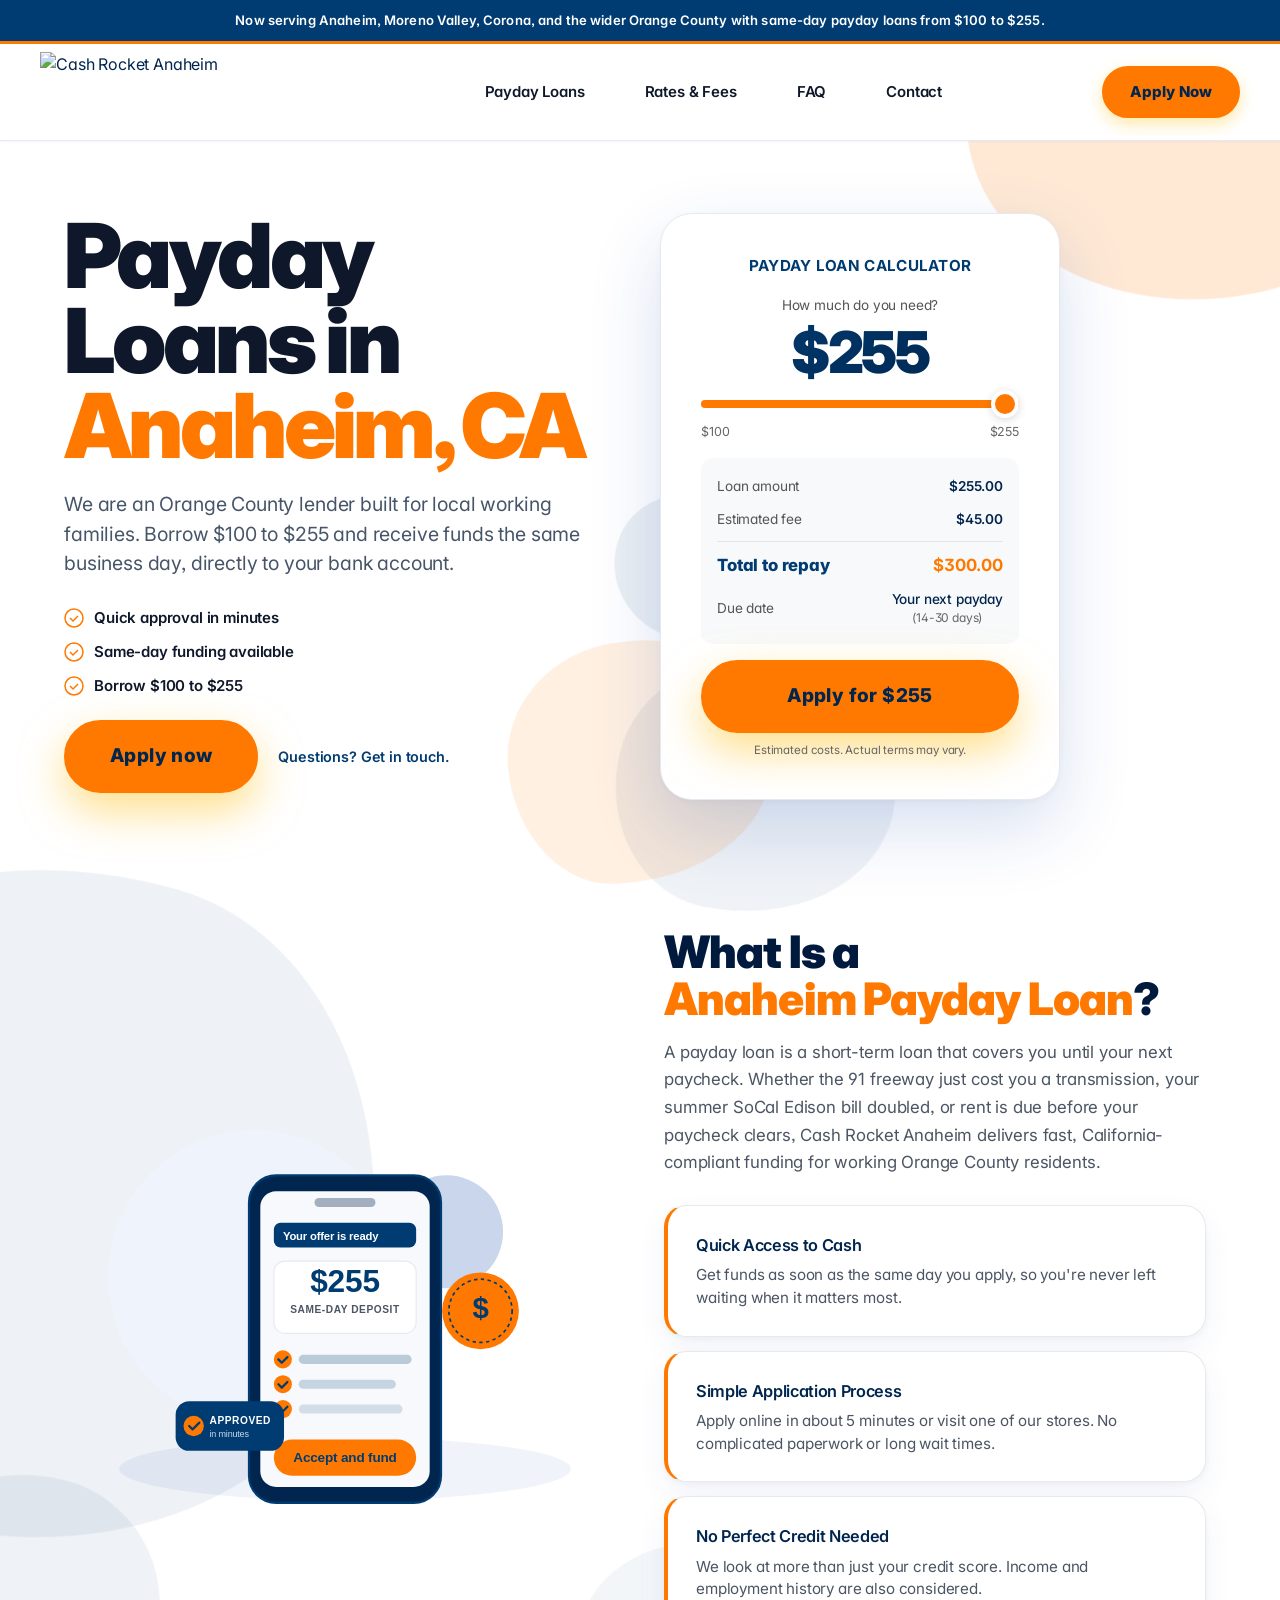
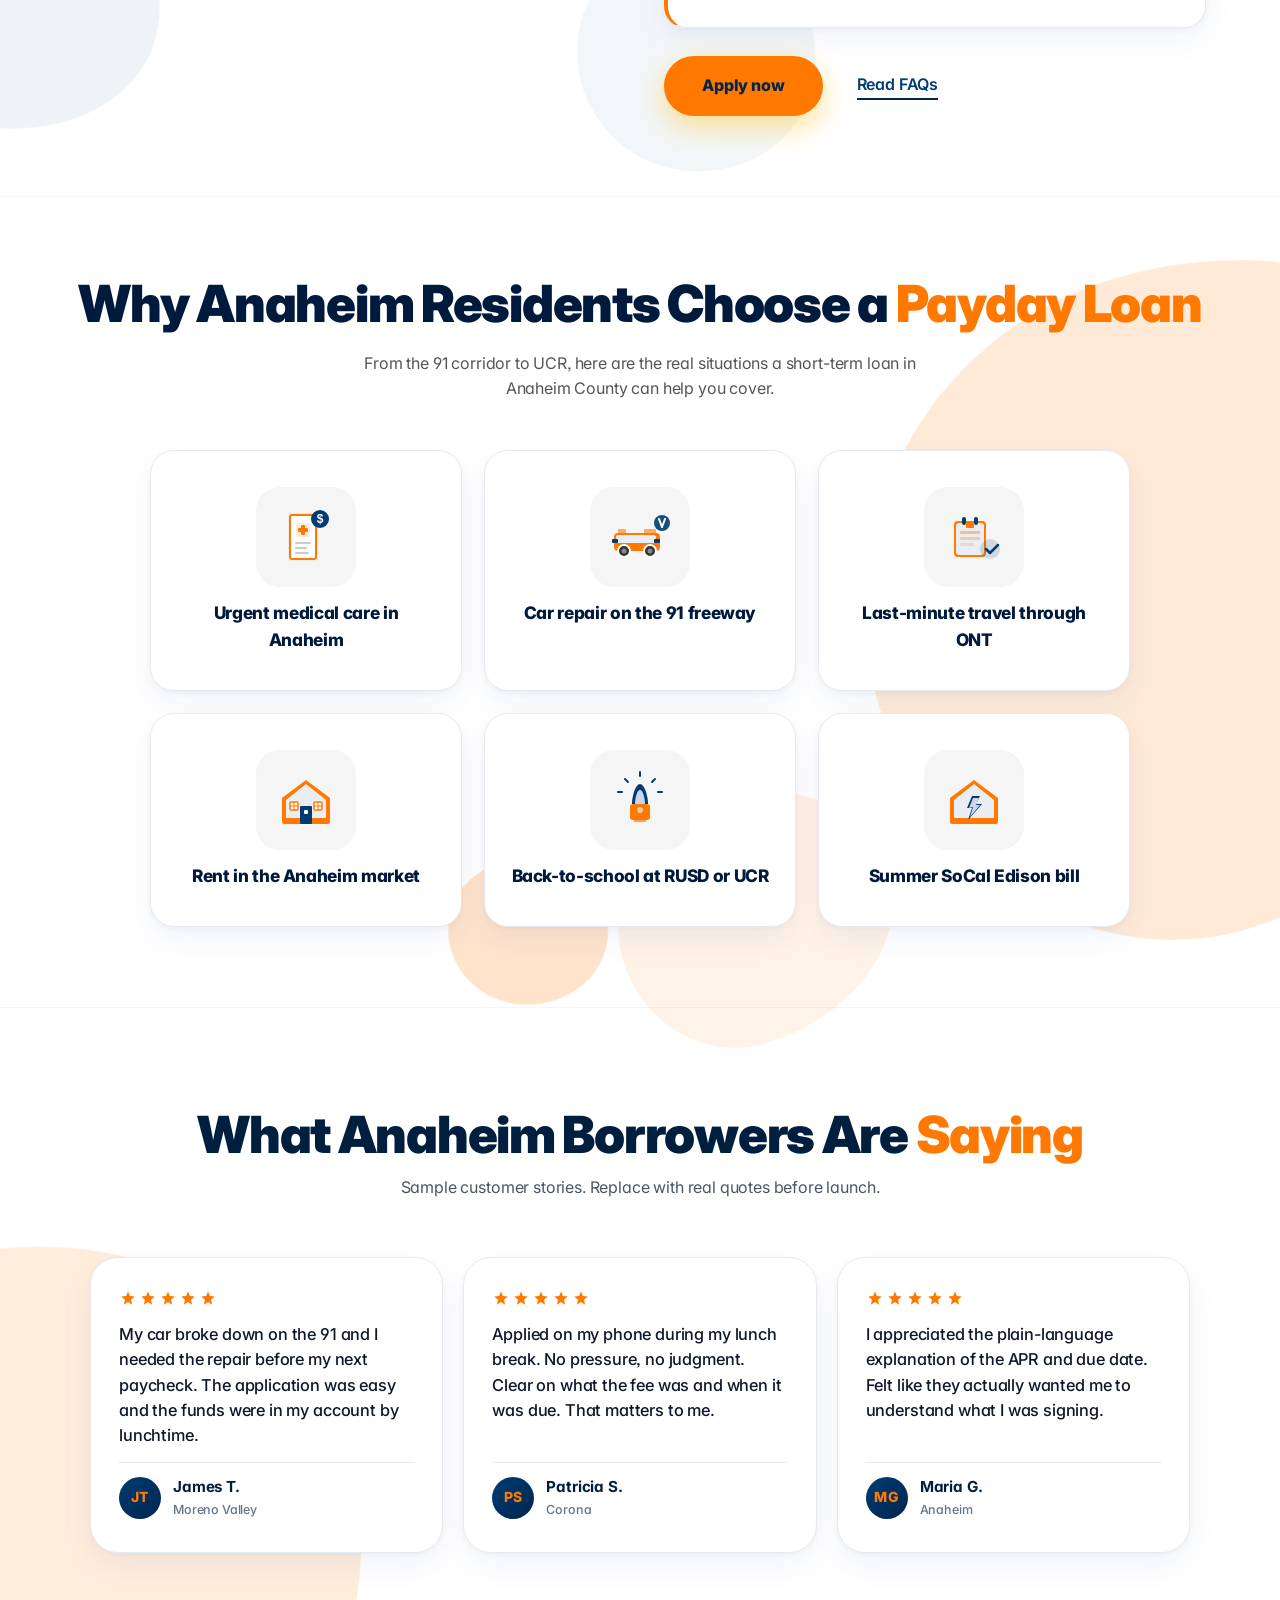
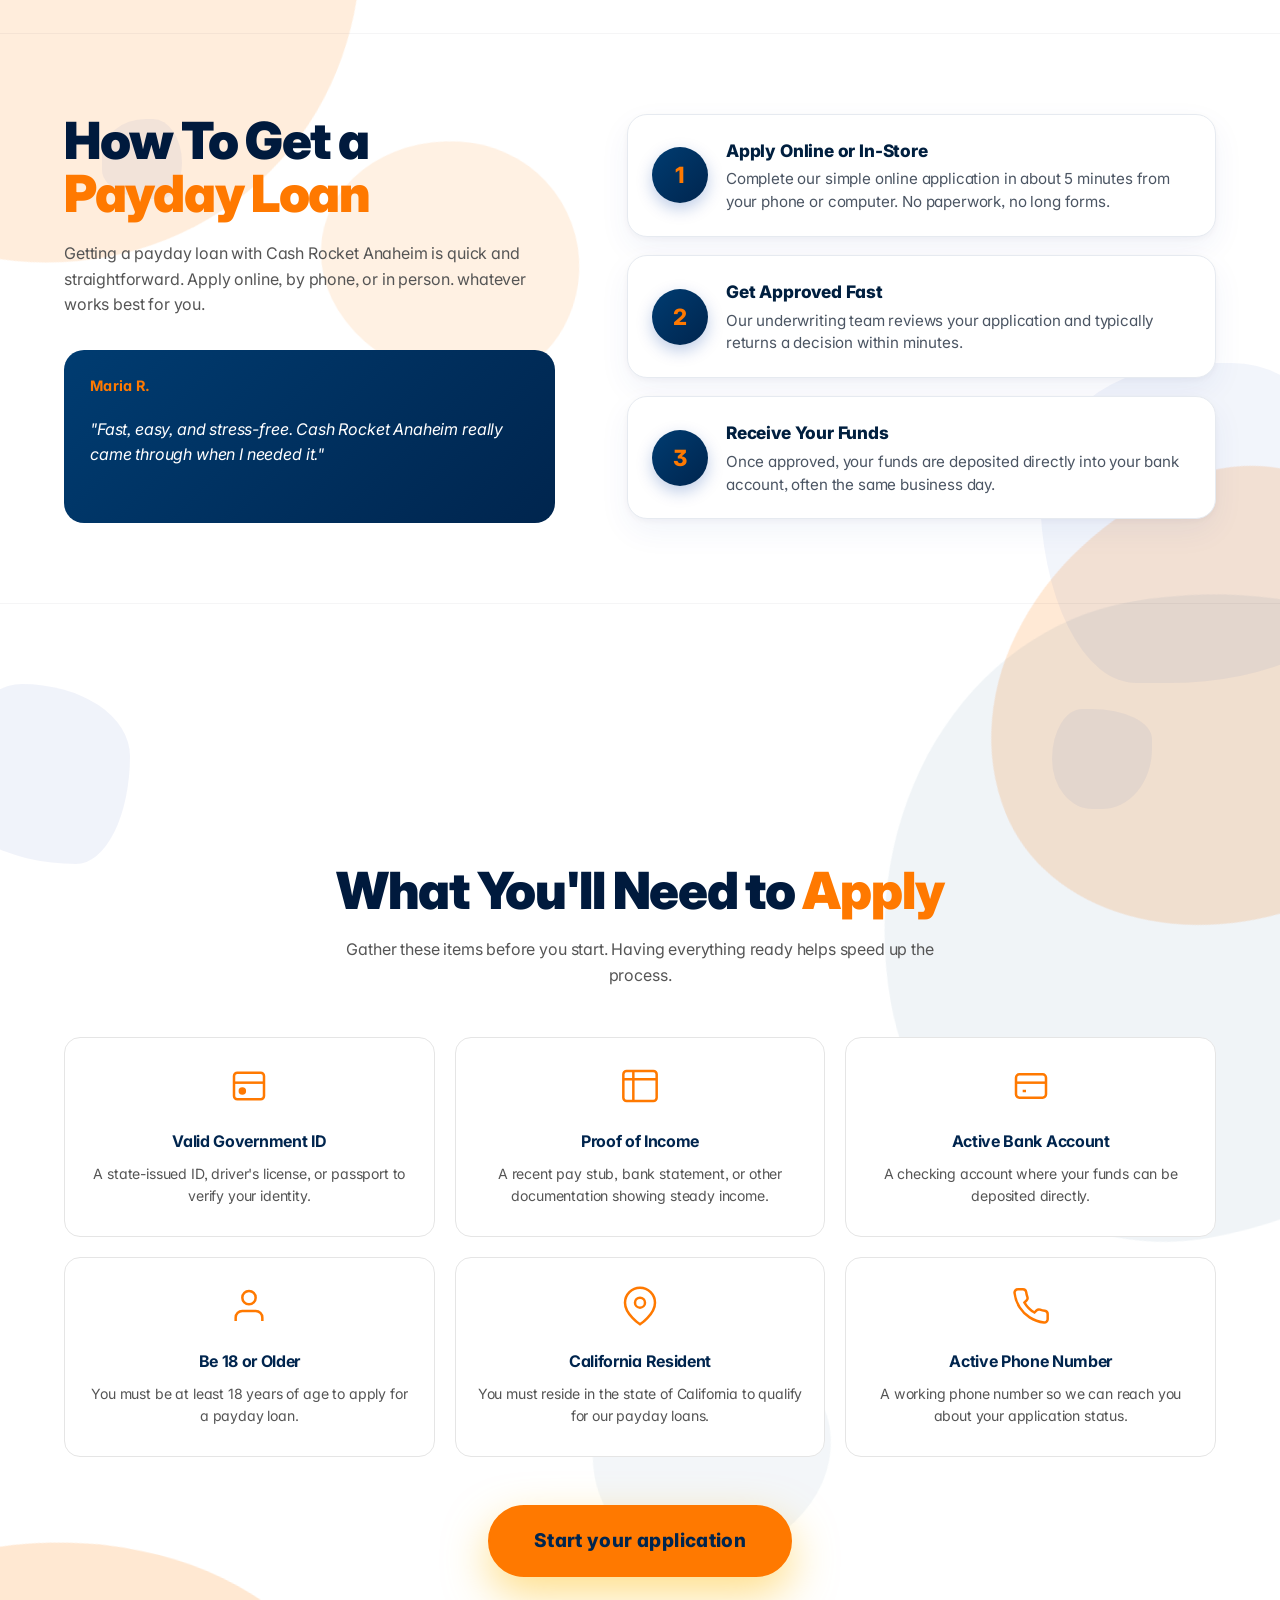
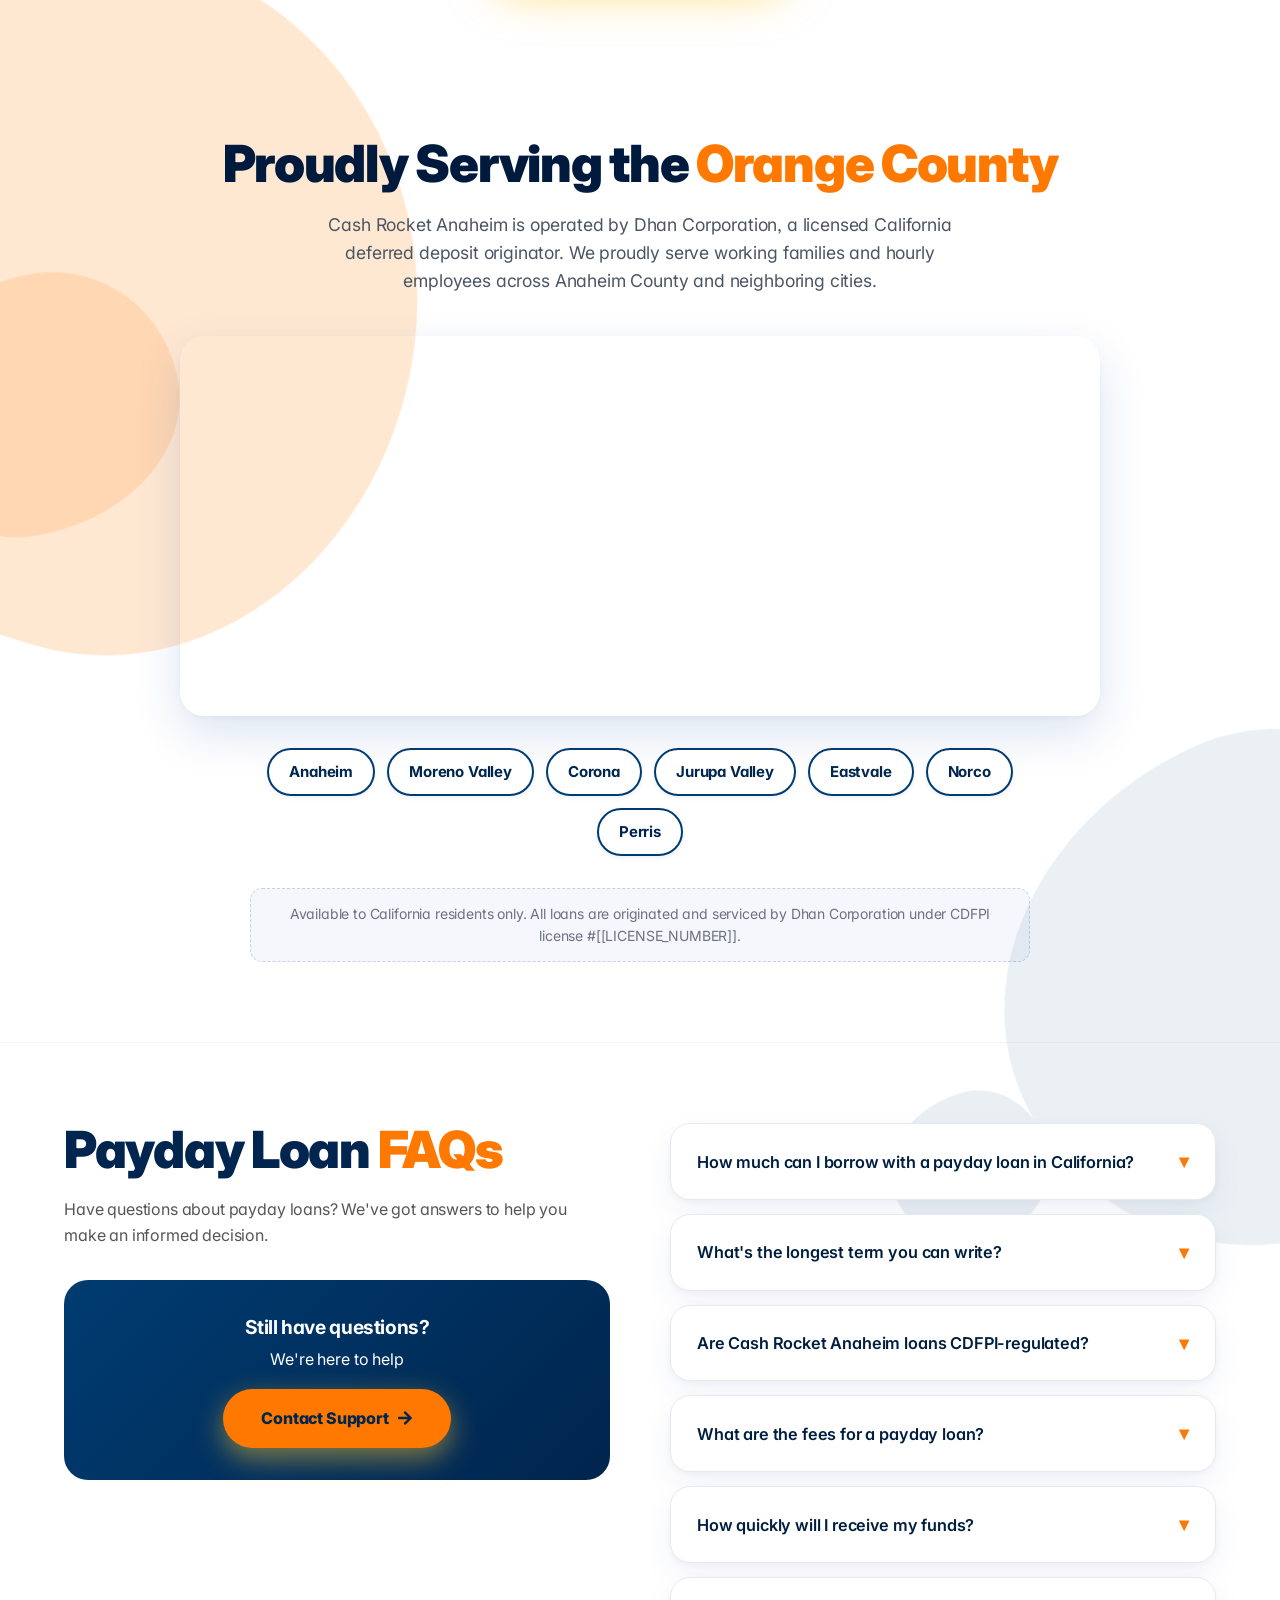
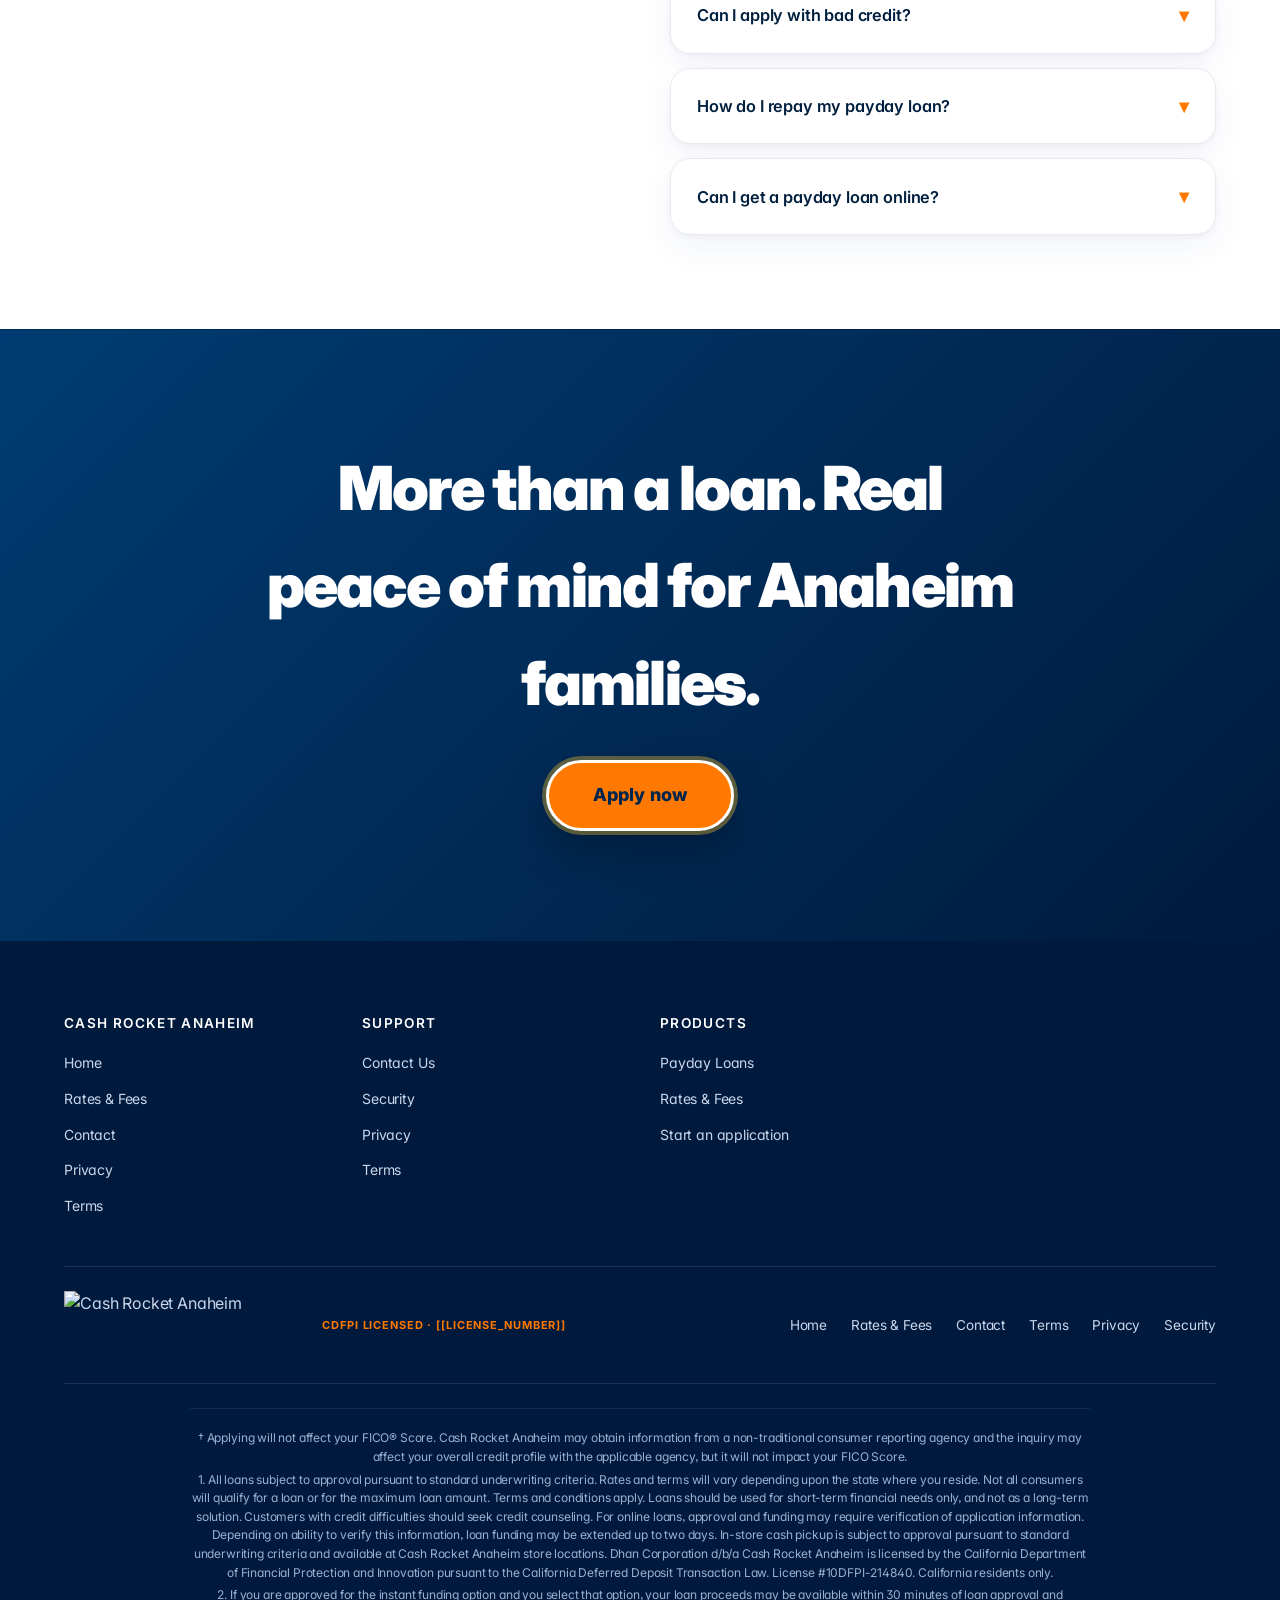
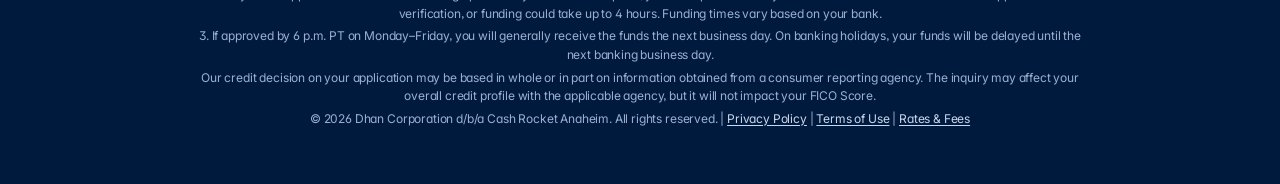
==== commit 2bca050f: "Sync from CashExpressRiverside main + recolor to CSUF Titans palette Pulls in all the desktop/mobile" ====
--- a/index.html
+++ b/index.html
@@ -5,17 +5,22 @@
   <meta name="viewport" content="width=device-width, initial-scale=1.0">
   <title>Payday Loans Anaheim CA | Cash Rocket Anaheim</title>
   <meta name="description" content="Fast payday loans in Anaheim, CA. Cash Rocket Anaheim offers $100–$255 same-day loans. Licensed California deferred deposit originator (CDFPI license #[[LICENSE_NUMBER]]). Apply online in 5 minutes.">
-  <link rel="icon" type="image/png" href="/images/logo.svg">
-  <link rel="apple-touch-icon" href="/images/logo.svg">
+  <link rel="icon" type="image/png" href="/images/favicon.png">
+  <link rel="apple-touch-icon" href="/images/favicon.png">
   <link rel="manifest" href="/site.webmanifest">
-  <meta name="theme-color" content="#FFC52B">
+  <meta name="theme-color" content="#FF7900">
   <link rel="preload" href="/fonts/poppins-600.woff2" as="font" type="font/woff2" crossorigin>
   <link rel="preload" href="/fonts/poppins-700.woff2" as="font" type="font/woff2" crossorigin>
   <link rel="preload" href="/fonts/poppins-400.woff2" as="font" type="font/woff2" crossorigin>
   <link rel="preload" href="/fonts/poppins-500.woff2" as="font" type="font/woff2" crossorigin>
   <link rel="preload" href="/fonts/poppins-800.woff2" as="font" type="font/woff2" crossorigin>
   <link rel="preload" href="/fonts/poppins-400-ext.woff2" as="font" type="font/woff2" crossorigin>
-  <style data-cif-inline>@font-face{font-family:'Poppins';font-style:normal;font-weight:400;font-display:swap;src:url('/fonts/poppins-400.woff2')format('woff2');unicode-range:U+0000-00FF,U+0131,U+0152-0153,U+02BB-02BC,U+02C6,U+02DA,U+02DC,U+0304,U+0308,U+0329,U+2000-206F,U+20AC,U+2122,U+2191,U+2193,U+2212,U+2215,U+FEFF,U+FFFD}@font-face{font-family:'Poppins';font-style:normal;font-weight:500;font-display:swap;src:url('/fonts/poppins-500.woff2')format('woff2');unicode-range:U+0000-00FF,U+0131,U+0152-0153,U+02BB-02BC,U+02C6,U+02DA,U+02DC,U+0304,U+0308,U+0329,U+2000-206F,U+20AC,U+2122,U+2191,U+2193,U+2212,U+2215,U+FEFF,U+FFFD}@font-face{font-family:'Poppins';font-style:normal;font-weight:600;font-display:swap;src:url('/fonts/poppins-600.woff2')format('woff2');unicode-range:U+0000-00FF,U+0131,U+0152-0153,U+02BB-02BC,U+02C6,U+02DA,U+02DC,U+0304,U+0308,U+0329,U+2000-206F,U+20AC,U+2122,U+2191,U+2193,U+2212,U+2215,U+FEFF,U+FFFD}@font-face{font-family:'Poppins';font-style:normal;font-weight:700;font-display:swap;src:url('/fonts/poppins-700.woff2')format('woff2');unicode-range:U+0000-00FF,U+0131,U+0152-0153,U+02BB-02BC,U+02C6,U+02DA,U+02DC,U+0304,U+0308,U+0329,U+2000-206F,U+20AC,U+2122,U+2191,U+2193,U+2212,U+2215,U+FEFF,U+FFFD}@font-face{font-family:'Poppins';font-style:normal;font-weight:800;font-display:swap;src:url('/fonts/poppins-800.woff2')format('woff2');unicode-range:U+0000-00FF,U+0131,U+0152-0153,U+02BB-02BC,U+02C6,U+02DA,U+02DC,U+0304,U+0308,U+0329,U+2000-206F,U+20AC,U+2122,U+2191,U+2193,U+2212,U+2215,U+FEFF,U+FFFD}@font-face{font-family:'Poppins';font-style:normal;font-weight:400;font-display:swap;src:url('/fonts/poppins-400-ext.woff2')format('woff2');unicode-range:U+0100-02BA,U+02BD-02C5,U+02C7-02CC,U+02CE-02D7,U+02DD-02FF,U+0304,U+0308,U+0329,U+1D00-1DBF,U+1E00-1E9F,U+1EF2-1EFF,U+2020,U+20A0-20AB,U+20AD-20C0,U+2113,U+2C60-2C7F,U+A720-A7FF}@font-face{font-family:'Poppins';font-style:normal;font-weight:500;font-display:swap;src:url('/fonts/poppins-500-ext.woff2')format('woff2');unicode-range:U+0100-02BA,U+02BD-02C5,U+02C7-02CC,U+02CE-02D7,U+02DD-02FF,U+0304,U+0308,U+0329,U+1D00-1DBF,U+1E00-1E9F,U+1EF2-1EFF,U+2020,U+20A0-20AB,U+20AD-20C0,U+2113,U+2C60-2C7F,U+A720-A7FF}@font-face{font-family:'Poppins';font-style:normal;font-weight:600;font-display:swap;src:url('/fonts/poppins-600-ext.woff2')format('woff2');unicode-range:U+0100-02BA,U+02BD-02C5,U+02C7-02CC,U+02CE-02D7,U+02DD-02FF,U+0304,U+0308,U+0329,U+1D00-1DBF,U+1E00-1E9F,U+1EF2-1EFF,U+2020,U+20A0-20AB,U+20AD-20C0,U+2113,U+2C60-2C7F,U+A720-A7FF}@font-face{font-family:'Poppins';font-style:normal;font-weight:700;font-display:swap;src:url('/fonts/poppins-700-ext.woff2')format('woff2');unicode-range:U+0100-02BA,U+02BD-02C5,U+02C7-02CC,U+02CE-02D7,U+02DD-02FF,U+0304,U+0308,U+0329,U+1D00-1DBF,U+1E00-1E9F,U+1EF2-1EFF,U+2020,U+20A0-20AB,U+20AD-20C0,U+2113,U+2C60-2C7F,U+A720-A7FF}@font-face{font-family:'Poppins';font-style:normal;font-weight:800;font-display:swap;src:url('/fonts/poppins-800-ext.woff2')format('woff2');unicode-range:U+0100-02BA,U+02BD-02C5,U+02C7-02CC,U+02CE-02D7,U+02DD-02FF,U+0304,U+0308,U+0329,U+1D00-1DBF,U+1E00-1E9F,U+1EF2-1EFF,U+2020,U+20A0-20AB,U+20AD-20C0,U+2113,U+2C60-2C7F,U+A720-A7FF}*,*::before,*::after{box-sizing:border-box;margin:0;padding:0}html{scroll-behavior:smooth;-webkit-text-size-adjust:100%;overflow-x:clip}body{font-family:'Poppins',sans-serif;color:#14377C;background:#fff;line-height:1.6;-webkit-font-smoothing:antialiased;overflow-x:clip;min-height:100vh;min-height:100dvh}img{max-width:100%;height:auto;display:block}a{text-decoration:none;color:inherit;-webkit-tap-highlight-color:transparent}ul{list-style:none}button{cursor:pointer;border:none;background:none;font-family:inherit;-webkit-tap-highlight-color:transparent}input{font-family:inherit;font-size:16px}.container{max-width:1200px;margin:0 auto;padding:0 24px}.underline-accent{position:relative;display:inline-block;color:#FFC52B}.underline-accent::after{content:'';position:absolute;left:0;bottom:-5px;width:100%;height:6px;background-color:currentColor;-webkit-mask:url("/images/Vector-2139.png")no-repeat center / 100% 100%;mask:url("/images/Vector-2139.png")no-repeat center / 100% 100%;z-index:-1}.gradient-text{background:linear-gradient(135deg,#FFC52B,#FFC52B);-webkit-background-clip:text;-webkit-text-fill-color:transparent}.section-heading{font-size:clamp(1.6rem,4vw,2.25rem);font-weight:700;line-height:1.2;margin-bottom:16px}.section-sub{color:#555;max-width:560px}.btn-apply{display:inline-flex;align-items:center;gap:8px;background:#FFC52B;color:#fff;font-weight:600;padding:12px 28px;border-radius:50px;font-size:.95rem;transition:background .2s,transform .15s}.btn-apply:hover{background:#0C7137;transform:translateY(-1px)}.btn-apply.btn-lg{padding:16px 36px;font-size:1.05rem}.btn-apply.btn-sm{padding:8px 20px;font-size:.85rem}.btn-apply.btn-icon svg{transition:transform .2s}.btn-apply.btn-icon:hover svg{transform:translateX(3px)}.btn-login{display:inline-flex;align-items:center;border:2px solid #14377C;padding:10px 24px;border-radius:50px;font-weight:600;font-size:.9rem;transition:background .2s,color .2s}.btn-login:hover{background:#14377C;color:#fff}.btn-login.btn-sm{padding:6px 16px;font-size:.8rem}.btn-store{display:inline-flex;align-items:center;gap:6px;font-weight:500;font-size:.9rem;color:#14377C;transition:color .2s}.btn-store:hover{color:#FFC52B}.top-banner{background:#14377C;color:#fff;text-align:center;padding:10px 24px;font-size:.82rem;font-weight:400}.banner-mobile{display:none}.site-header{position:sticky;top:0;z-index:1000;background:#fff;box-shadow:0 1px 4px rgba(0,0,0,.06);transition:box-shadow .3s}.site-header.scrolled{box-shadow:0 2px 12px rgba(0,0,0,.1)}.header-inner{display:flex;align-items:center;justify-content:space-between;height:72px}.logo img{height:24px;width:auto}.main-nav{display:flex}.nav-list{display:flex;gap:32px;align-items:center}.nav-item>a{font-weight:500;font-size:.95rem;display:flex;align-items:center;gap:4px;padding:8px 0;transition:color .2s}.nav-item>a:hover{color:#FFC52B}.nav-item>a svg{transition:transform .2s}.nav-item.has-dropdown:hover>a svg{transform:rotate(180deg)}.dropdown-menu{position:absolute;top:100%;left:50%;transform:translateX(-50%)translateY(8px);background:#14377C;border-top:3px solid #FFC52B;border-radius:0 0 12px 12px;box-shadow:0 12px 40px rgba(0,0,0,.25);padding:28px 32px;min-width:200px;opacity:0;visibility:hidden;transition:opacity .25s,transform .25s,visibility .25s;pointer-events:none}.nav-item.has-dropdown{position:relative}.nav-item.has-dropdown:hover .dropdown-menu{opacity:1;visibility:visible;transform:translateX(-50%)translateY(0);pointer-events:auto}.dropdown-menu a{display:block;padding:8px 12px;border-radius:8px;font-size:.9rem;color:rgba(255,255,255,.85);transition:background .15s,color .15s}.dropdown-menu a:hover{background:rgba(255,255,255,.08);color:#fff}.mega-menu{min-width:680px;left:-60px;transform:translateX(0)translateY(8px)}.nav-item.has-dropdown:hover .mega-menu{transform:translateX(0)translateY(0)}.mega-cols{display:flex;gap:40px}.mega-col h4,.mega-col .mega-col-label{font-size:.75rem;letter-spacing:.08em;color:#FFC52B;margin-bottom:12px;font-weight:700;text-transform:uppercase}.mega-col-brand{border-left:1px solid rgba(255,255,255,.12);padding-left:40px;max-width:220px}.mega-col-brand img:first-child{margin-bottom:12px}.mega-col-brand p{font-size:.78rem;color:rgba(255,255,255,.6);line-height:1.5;margin-bottom:16px}.mega-col-brand h4{color:#FFC52B;margin-bottom:16px}.mega-app-buttons{display:flex;gap:8px}.mega-app-buttons a{padding:0;background:none}.mega-app-buttons a:hover{background:none;opacity:.8}.mega-app-buttons img{border-radius:6px}.header-actions{display:flex;align-items:center;gap:16px}.menu-toggle{display:none;width:28px;height:20px;position:relative}.menu-toggle span{display:block;position:absolute;width:100%;height:2px;background:#14377C;border-radius:2px;transition:.3s}.menu-toggle span:nth-child(1){top:0}.menu-toggle span:nth-child(2){top:9px}.menu-toggle span:nth-child(3){top:18px}.menu-toggle.active span:nth-child(1){top:9px;transform:rotate(45deg)}.menu-toggle.active span:nth-child(2){opacity:0}.menu-toggle.active span:nth-child(3){top:9px;transform:rotate(-45deg)}.mobile-menu{position:fixed;top:0;left:0;width:100%;height:100vh;height:100dvh;background:#1b3a2d;z-index:2000;overflow-y:auto;-webkit-overflow-scrolling:touch;opacity:0;visibility:hidden;transition:opacity .3s ease,visibility .3s ease}.mobile-menu.open{opacity:1;visibility:visible}.mobile-menu-inner{display:flex;flex-direction:column;min-height:100%;padding-bottom:calc(40px+env(safe-area-inset-bottom,0px))}.mobile-menu-header{display:flex;align-items:center;justify-content:space-between;padding:20px 24px;background:#fff;border-bottom:1px solid #e5e5e5}.mobile-menu-logo img{height:24px;width:auto}.mobile-menu-close{background:none;border:none;cursor:pointer;padding:8px;display:flex;align-items:center;justify-content:center}.mobile-menu-close svg{stroke:#333}.mobile-menu-overlay{position:fixed;inset:0;background:rgba(0,0,0,.4);z-index:1999;opacity:0;visibility:hidden;transition:opacity .3s,visibility .3s}.mobile-menu-overlay.open{opacity:1;visibility:visible}.mobile-nav-list{padding:0 24px;margin-bottom:auto}.mobile-nav-item>a{display:flex;align-items:center;justify-content:space-between;padding:20px 0;font-size:1.15rem;font-weight:500;color:#fff;border-bottom:1px solid rgba(255,255,255,.12);min-height:56px}.mobile-chevron{transition:transform .3s ease;opacity:.6;flex-shrink:0;margin-left:8px}.mobile-nav-item.has-sub.open .mobile-chevron{transform:rotate(180deg)}.mobile-sub{padding-left:16px;display:none}.mobile-nav-item.has-sub.open .mobile-sub{display:block}.mobile-sub a{display:block;padding:12px 0;font-size:.95rem;color:rgba(255,255,255,.65)}.mobile-sub a:hover{color:#fff}.mobile-menu-extra{display:flex;flex-direction:column;gap:20px;padding:32px 24px 0}.mobile-store-link{display:flex;align-items:center;gap:8px;font-weight:500;color:#fff}.mobile-store-link svg{stroke:#fff}.mobile-btn-row{display:flex;gap:12px}.mobile-btn-row .btn-apply{flex:1;text-align:center;justify-content:center;background:#FFC52B;color:#fff;border-radius:50px;padding:14px 20px;font-weight:600;font-size:.95rem}.mobile-btn-row .btn-apply:hover{background:#0C7137}.mobile-btn-row .btn-login{flex:1;text-align:center;justify-content:center;background:transparent;color:#fff;border:2px solid #fff;border-radius:50px;padding:14px 20px;font-weight:600;font-size:.95rem}.mobile-btn-row .btn-login:hover{background:rgba(255,255,255,.1)}.hero{position:relative;background:linear-gradient(160deg,#F7F9FC 0%,#EAEEF4 40%,#fff 100%);padding:80px 0 60px;overflow:hidden}.hero::before,.hero::after{content:'';position:absolute;border-radius:50%;background:rgba(14,135,65,.07);z-index:0;animation:floatBlob 8s ease-in-out infinite}.hero::before{width:320px;height:320px;top:-60px;right:-40px;border-radius:50%;animation-delay:-2s}.hero::after{width:180px;height:160px;bottom:-30px;right:5%;border-radius:30% 70% 70% 30% / 30% 30% 70% 70%;animation-delay:-5s}.hero-blob-1,.hero-blob-2{position:absolute;background:rgba(14,135,65,.06);z-index:0;pointer-events:none;animation:floatBlob 10s ease-in-out infinite}.hero-blob-1{width:200px;height:200px;top:30%;left:45%;border-radius:60% 40% 30% 70% / 60% 30% 70% 40%;animation-delay:-3s}.hero-blob-2{width:120px;height:120px;bottom:10%;left:5%;border-radius:30%;transform:rotate(15deg);animation-delay:-7s}@keyframes floatBlob{0%,100%{transform:translateY(0)rotate(0deg)}33%{transform:translateY(-15px)rotate(3deg)}66%{transform:translateY(8px)rotate(-2deg)}}.hero-grid,.hero-content,.hero-image{position:relative;z-index:1}.hero-grid{display:grid;grid-template-columns:1fr 1fr;gap:48px;align-items:center}.hero h1,.page-hero h1{font-size:clamp(1.8rem,5vw,3rem);font-weight:800;line-height:1.15;margin-bottom:16px}.hero-subtitle{font-size:1.15rem;color:#555;margin-bottom:24px}.hero-checks{margin-bottom:32px;display:flex;flex-direction:column;gap:10px}.hero-checks li{display:flex;align-items:center;gap:10px;font-weight:500;font-size:.95rem}.hero-cta{display:flex;align-items:center;gap:20px;margin-bottom:32px;flex-wrap:wrap}.hero-link{color:#555;font-size:.9rem;transition:color .2s}.hero-link:hover{color:#FFC52B}.hero-badges{display:flex;align-items:center;gap:20px;flex-wrap:wrap}.hero-badges img{width:auto}.hero-badges a img[alt="Google Reviews"]{height:37px}.hero-badges a img[alt="Trustpilot"]{height:28px}.hero-image{position:relative;display:flex;justify-content:center;align-items:center}.wu-brand-hero{display:flex;align-items:center;justify-content:center}.wu-brand-hero svg{filter:drop-shadow(0 8px 24px rgba(0,0,0,.12))}.wu-services-grid{grid-template-columns:repeat(3,1fr)}.wu-services-grid .use-case-card p{color:#555;font-size:.88rem;margin-top:8px;line-height:1.5}.wu-step-number{width:72px;height:72px;min-width:72px;border-radius:16px;background:linear-gradient(135deg,#FFDD00 0%,#FFC52B 100%);display:flex;align-items:center;justify-content:center;font-size:1.75rem;font-weight:800;color:#000;flex-shrink:0}.wu-hero{position:relative;min-height:520px;display:flex;align-items:center;overflow:hidden}.wu-hero-bg{position:absolute;inset:0;z-index:0}.wu-hero-photo{width:100%;height:100%;object-fit:cover;object-position:center 30%}.wu-hero-overlay{position:absolute;inset:0;background:linear-gradient(to right,rgba(0,0,0,.1)0%,rgba(0,0,0,.25)50%,rgba(0,0,0,.05)100%)}.wu-hero-inner{position:relative;z-index:1;display:flex;justify-content:flex-end;padding-top:60px;padding-bottom:60px}.wu-hero-card{background:#fff;border-radius:20px;padding:48px 44px;max-width:420px;width:100%;box-shadow:0 12px 48px rgba(0,0,0,.15);text-align:center}.wu-hero-card-logo{display:flex;align-items:center;justify-content:center;margin-bottom:28px}.wu-hero-card-logo img{max-width:240px;height:auto}.wu-hero-card h1{font-size:1.75rem;font-weight:700;color:#14377C;line-height:1.25;margin-bottom:16px}.wu-hero-card p{color:#555;font-size:.95rem;line-height:1.5;margin-bottom:28px}.wu-hero-btn{display:inline-block;padding:14px 48px;border:2px solid #14377C;border-radius:50px;font-weight:600;font-size:1rem;color:#14377C;transition:background .2s,color .2s}.wu-hero-btn:hover{background:#14377C;color:#fff}.wu-hero::before{content:'';position:absolute;width:260px;height:260px;top:-60px;right:-50px;background:rgba(255,221,0,.09);border-radius:62% 38% 46% 54% / 52% 60% 40% 48%;z-index:0;pointer-events:none;animation:floatBlob 11s ease-in-out infinite;animation-delay:-3s}.wu-hero::after{content:'';position:absolute;width:90px;height:90px;bottom:20%;left:5%;background:rgba(245,166,35,.08);border-radius:54% 46% 58% 42% / 48% 56% 44% 52%;z-index:0;pointer-events:none;animation:floatBlob 8s ease-in-out infinite;animation-delay:-6s}.wu-page .use-cases-blob{background:rgba(255,221,0,.1);width:180px;height:180px;top:5%;left:-40px}.wu-page .use-cases::before{background:rgba(245,166,35,.08);width:110px;height:110px;bottom:10%;right:3%}.wu-page .use-cases::after{content:'';position:absolute;width:200px;height:200px;bottom:-70px;left:30%;background:rgba(255,221,0,.07);border-radius:40% 60% 50% 50% / 55% 45% 55% 45%;z-index:0;pointer-events:none;animation:floatBlob 12s ease-in-out infinite;animation-delay:-4s}.wu-page .how-it-works::before{background:rgba(255,221,0,.09);width:280px;height:280px;bottom:-70px;right:-60px}.wu-page .how-it-works::after{background:rgba(245,166,35,.07);width:100px;height:100px;top:10%;left:5%}.wu-page .faq::after{background:rgba(245,166,35,.07);width:160px;height:160px;bottom:-40px;left:15%}.wu-page .how-it-works,.wu-page .faq,.wu-page .use-cases{background:transparent}.wu-page .faq::before{background:rgba(255,221,0,.07);width:180px;height:180px;top:30%;right:-30px}.wu-page .pre-footer::before{background:rgba(255,221,0,.12);width:140px;height:140px;top:-40px;right:8%;left:auto}.wu-page .pre-footer::after{content:'';position:absolute;width:80px;height:80px;bottom:-20px;left:12%;background:rgba(245,166,35,.09);border-radius:55% 45% 50% 50% / 50% 55% 45% 50%;z-index:0;pointer-events:none;animation:floatBlob 9s ease-in-out infinite;animation-delay:-2s}.hero-phone{position:relative;z-index:2}.hero-float{position:absolute;z-index:3;animation:float 4s ease-in-out infinite}.float-1{top:10%;right:-5%;width:120px}.float-2{bottom:15%;left:-5%;width:140px;animation-delay:-1.5s}.float-3{top:-8%;left:10%;width:180px;animation-delay:-3s;z-index:1}@keyframes float{0%,100%{transform:translateY(0)}50%{transform:translateY(-12px)}}.social-proof{position:relative;padding:80px 0;text-align:center;color:#fff;background:linear-gradient(160deg,rgba(26,50,40,0.88),rgba(30,60,48,0.92)),url('/images/Group-1707490245-2.webp')center top/cover no-repeat;background-color:#14377C;overflow:hidden}.social-proof .section-heading{margin-bottom:48px;color:#fff}.social-proof .underline-accent{color:#FFC52B}.proof-grid{display:grid;grid-template-columns:repeat(3,1fr);gap:24px}.proof-card{padding:40px 28px;border-radius:16px;text-align:center}.proof-card.glass{background:rgba(255,255,255,.08);border:1px solid rgba(255,255,255,.15);-webkit-backdrop-filter:blur(16px);backdrop-filter:blur(16px);box-shadow:0 4px 30px rgba(0,0,0,.15);transition:transform .3s ease,box-shadow .3s ease,border-color .3s ease,background .3s ease}.proof-card.glass:hover{transform:scale(1.04)translateY(-4px);background:rgba(255,255,255,.14);border-color:rgba(255,255,255,.3);box-shadow:0 8px 40px rgba(14,135,65,.15),0 4px 30px rgba(0,0,0,.2)}@media(hover:none){.proof-card.glass:active{transform:scale(0.97);transition-duration:.1s}}@supports not(backdrop-filter:blur(16px)){.proof-card.glass{background:rgba(40,70,55,.75)}}.proof-icon{margin-bottom:16px;color:#fff}.proof-icon svg{display:block;margin:0 auto}.proof-icon img{margin:0 auto;filter:brightness(0)invert(1)}.proof-card h3{font-size:1.2rem;font-weight:700;margin-bottom:8px;color:#fff}.proof-card p{color:rgba(255,255,255,.75);font-size:.9rem}.proof-grid{position:relative;z-index:1}.social-proof .section-heading{position:relative;z-index:1}.social-proof::before,.social-proof::after{content:'';position:absolute;background:rgba(14,135,65,.05);z-index:0;pointer-events:none;animation:floatBlob 10s ease-in-out infinite}.social-proof::before{width:200px;height:200px;top:-50px;right:-30px;border-radius:50%;animation-delay:-2s}.social-proof::after{width:150px;height:130px;bottom:-40px;left:-20px;border-radius:40% 60% 50% 50% / 50% 40% 60% 50%;animation-delay:-6s}.features{position:relative;padding:80px 0;background:#fff}.features::before{display:none}.features::after{content:'';position:absolute;width:300px;height:300px;bottom:-100px;left:-60px;background:rgba(14,135,65,.05);border-radius:40% 60% 50% 50% / 60% 40% 50% 50%;z-index:0;pointer-events:none;animation:floatBlob 12s ease-in-out infinite;animation-delay:-6s}.features-blob{position:absolute;width:90px;height:90px;top:15%;right:8%;background:rgba(14,135,65,.06);border-radius:50% 40% 60% 30% / 40% 50% 30% 60%;z-index:0;pointer-events:none;animation:floatBlob 9s ease-in-out infinite;animation-delay:-3s}.features-grid{position:relative;z-index:1}.features-grid{display:grid;grid-template-columns:1fr 1fr;gap:60px;align-items:center}.features-image{display:flex;justify-content:center}.features-image>img{width:100%;height:500px;object-fit:cover}.features-phone{max-width:420px}.features-content p{color:#555;margin-bottom:28px}.feature-cards{display:flex;flex-direction:column;gap:16px;margin-bottom:28px}.feature-card{padding:20px 24px;border-radius:12px;border:1px solid #e5e5e5;background:#fff;transition:box-shadow .2s,border-color .2s}.feature-card:hover{border-color:#FFC52B;box-shadow:0 4px 16px rgba(14,135,65,.1)}.feature-card h3,.feature-card h4{font-size:1rem;font-weight:600;margin-bottom:4px}.feature-card p{color:#555;font-size:.88rem;margin-bottom:0}.features-cta{display:flex;align-items:center;gap:20px}.features-link{font-weight:500;color:#14377C;border-bottom:2px solid #14377C;transition:color .2s,border-color .2s}.features-link:hover{color:#FFC52B;border-color:#FFC52B}.app-promo{position:relative;background:linear-gradient(160deg,#1a3a2e 0%,#122e22 40%,#0a1f16 100%);color:#fff;padding:100px 0;text-align:center;overflow:hidden}.app-promo::before{content:'';position:absolute;top:0;left:50%;transform:translateX(-50%);width:80%;height:60%;background:radial-gradient(ellipse at center,rgba(14,135,65,.12)0%,transparent 70%);pointer-events:none;z-index:0}.app-promo::after{content:'';position:absolute;bottom:-60px;right:5%;width:200px;height:200px;background:rgba(14,135,65,.06);border-radius:40% 60% 50% 50% / 50% 40% 60% 50%;animation:floatBlob 10s ease-in-out infinite;animation-delay:-3s;pointer-events:none;z-index:0}.app-promo-inner{max-width:900px;margin:0 auto;position:relative;z-index:1}.app-screenshot{position:relative;margin:0 auto 48px;max-width:650px}.app-screenshot img{position:relative;z-index:2}.app-screenshot::before{content:'';position:absolute;left:5%;right:5%;top:30%;bottom:-5%;background:rgba(255,255,255,.9);border-radius:200px;z-index:1;box-shadow:0 10px 40px rgba(0,0,0,.15)}.app-promo h2{font-size:clamp(2rem,5vw,2.75rem);font-weight:800;margin-bottom:16px;line-height:1.2}.app-promo .underline-accent{color:#fff}.app-promo p{color:rgba(255,255,255,.75);margin-bottom:28px;font-size:1.05rem}.app-cta{margin-bottom:32px}.app-promo .app-note{font-size:.7rem;color:rgba(255,255,255,.65);margin-top:8px;margin-bottom:0;font-style:italic}.app-mobile-img{display:none}.how-it-works{position:relative;padding:80px 0;background:#fff}.how-it-works::before{content:'';position:absolute;width:320px;height:320px;bottom:-80px;right:-80px;background:rgba(14,135,65,.05);border-radius:50% 40% 60% 30% / 40% 50% 30% 60%;z-index:0;animation:floatBlob 10s ease-in-out infinite;animation-delay:-2s}.how-it-works::after{content:'';position:absolute;width:80px;height:80px;top:15%;left:8%;background:rgba(14,135,65,.05);border-radius:60% 40% 30% 70% / 50% 60% 50% 40%;z-index:0;pointer-events:none;animation:floatBlob 8s ease-in-out infinite;animation-delay:-6s}.how-grid{position:relative;z-index:1}.how-grid{display:grid;grid-template-columns:1fr 1fr;gap:60px;align-items:start}.how-left p{color:#555;margin-bottom:32px}.testimonial-card{background:#f8f8f8;border-radius:16px;padding:28px}.testimonial-header{display:flex;align-items:center;gap:16px;margin-bottom:16px}.testimonial-avatar{border-radius:50%;width:55px;height:55px}.testimonial-name{display:block;font-weight:600;margin-bottom:4px}.testimonial-quote{font-style:italic;color:#444;line-height:1.6}.how-right{display:flex;flex-direction:column;gap:20px}.step-card{display:flex;align-items:center;gap:20px;padding:24px;border-radius:16px;border:1px solid #e5e5e5;background:#fff;transition:box-shadow .2s,border-color .2s}.step-card:hover{border-color:#FFC52B;box-shadow:0 4px 20px rgba(14,135,65,.08)}.step-card>img{flex-shrink:0;width:64px;height:64px}.step-label{display:flex;align-items:center;gap:8px;font-weight:600;font-size:1.05rem;margin-bottom:6px}.step-label img{width:24px;height:24px}.step-card p{color:#555;font-size:.9rem}.education{position:relative;padding:80px 0;background:#F7F9FC;overflow:hidden}.education::before{content:'';position:absolute;width:240px;height:240px;top:-80px;left:-50px;background:rgba(14,135,65,.06);border-radius:50%;z-index:0;animation:floatBlob 11s ease-in-out infinite;animation-delay:-4s}.education .section-heading{text-align:center}.education .section-sub{text-align:center;margin:0 auto 40px}.carousel{position:relative;overflow:hidden}.carousel-track{display:flex;transition:transform .4s ease;gap:24px}.carousel-slide{flex:0 0 calc(33.333% - 16px);min-width:0}.article-card{display:block;background:#fff;border-radius:16px;overflow:hidden;box-shadow:0 2px 12px rgba(0,0,0,.06);transition:transform .2s,box-shadow .2s;color:inherit;text-decoration:none}.article-card:hover{transform:translateY(-4px);box-shadow:0 8px 24px rgba(0,0,0,.1)}.article-card:hover p{color:#FFC52B}.article-card img{width:100%;aspect-ratio:361/176;object-fit:cover;display:block}.article-card p{padding:20px;font-weight:500;font-size:.95rem;transition:color .2s}.carousel-dots{display:flex;justify-content:center;gap:8px;margin-top:32px;min-height:10px}.carousel-dots .dot{width:10px;height:10px;border-radius:50%;background:#ccc;cursor:pointer;transition:background .2s}.carousel-dots .dot.active{background:#FFC52B}.education-cta{text-align:center;margin-top:40px}.faq{padding:80px 0;position:relative;background:#fff}.faq-grid{display:grid;grid-template-columns:1fr 1fr;gap:60px;align-items:start}.faq-left .section-heading{font-size:clamp(1.8rem,5vw,2.5rem)}.faq-left>p{color:#555;margin-bottom:32px}.faq-contact-card{background:linear-gradient(135deg,#F7F9FC,#EAEEF4);border-radius:20px;padding:32px;text-align:center}.faq-contact-card img{margin:0 auto 16px;width:120px;height:120px}.faq-contact-card h3{font-size:1.2rem;font-weight:700;margin-bottom:4px}.faq-contact-card p{color:#555;margin-bottom:16px}.faq-item{border-bottom:1px solid #e5e5e5}.faq-item summary{display:flex;justify-content:space-between;align-items:center;padding:20px 0;font-weight:600;font-size:1rem;cursor:pointer;list-style:none}.faq-item summary::-webkit-details-marker{display:none}.faq-arrow{transition:transform .3s;font-size:1.2rem;color:#666}.faq-item[open] .faq-arrow{transform:rotate(180deg)}.faq-answer{padding:0 0 20px;color:#555;line-height:1.7}.faq::after{content:'';position:absolute;width:180px;height:180px;bottom:-50px;left:-30px;background:rgba(14,135,65,.04);border-radius:50% 40% 60% 30% / 40% 60% 30% 50%;z-index:0;pointer-events:none;animation:floatBlob 10s ease-in-out infinite;animation-delay:-7s}.faq-grid{position:relative;z-index:1}.faq::before{content:'';position:absolute;width:280px;height:280px;top:-60px;right:-70px;background:rgba(14,135,65,.04);border-radius:30% 70% 60% 40% / 50% 40% 60% 50%;z-index:0;pointer-events:none;animation:floatBlob 11s ease-in-out infinite;animation-delay:-3s}.marquee{padding:48px 0;overflow:hidden;background:#fafafa;max-width:100vw}.marquee-track{display:flex;align-items:center;gap:72px;padding-right:72px;animation:scroll-marquee 28s linear infinite;width:max-content}.marquee-track a{display:inline-flex;align-items:center;justify-content:center;min-width:150px;flex-shrink:0}.marquee-track img{width:auto;flex-shrink:0;opacity:1;transition:transform 0.2s ease}.marquee-track .mq-badge{height:60px}.marquee-track .mq-wordmark{height:36px}.marquee-track a:hover img,.marquee-track a:focus-visible img{transform:scale(1.08)}.marquee:hover .marquee-track,.marquee:focus-within .marquee-track{animation-play-state:paused}@media(prefers-reduced-motion:reduce){.marquee-track{animation:none;justify-content:center;flex-wrap:wrap;gap:32px;width:auto}}@keyframes scroll-marquee{0%{transform:translateX(0)}100%{transform:translateX(-25%)}}.pre-footer{padding:100px 0;background:linear-gradient(to right,#FFC52B 0%,#FFC52B 50%,#FFD54F 100%);color:#14377C;text-align:center;position:relative}.pre-footer::before{content:'';position:absolute;width:120px;height:120px;top:-30px;left:10%;background:rgba(255,160,0,.15);border-radius:60% 40% 50% 50% / 50% 60% 40% 50%;z-index:0;pointer-events:none;animation:floatBlob 9s ease-in-out infinite;animation-delay:-4s}.pre-footer-inner{position:relative;z-index:1}.pre-footer-inner img{margin:0 auto 24px}.pre-footer h2{font-size:2.25rem;font-weight:700;margin-bottom:32px}.site-footer{background:#14377C;color:rgba(255,255,255,.7);padding:60px 0 32px}.footer-grid{display:grid;grid-template-columns:repeat(4,1fr);gap:40px;margin-bottom:48px}.footer-col h3{color:#fff;font-size:.85rem;font-weight:600;letter-spacing:.04em;margin-bottom:16px}.footer-col ul{display:flex;flex-direction:column;gap:10px}.footer-col a{font-size:.9rem;transition:color .2s}.footer-col a:hover{color:#FFC52B}.footer-col p{font-size:.9rem;margin-bottom:6px}.footer-signup{display:flex;gap:8px;margin-bottom:8px}.footer-signup input{flex:1;padding:10px 14px;border-radius:50px;border:1px solid rgba(255,255,255,.2);background:rgba(255,255,255,.05);color:#fff;font-size:.88rem}.footer-signup input::placeholder{color:rgba(255,255,255,.4)}.footer-app-text{font-size:.85rem;margin-bottom:12px}.app-buttons{display:flex;gap:8px}.app-buttons img{width:120px;height:auto}.footer-bottom{display:flex;justify-content:space-between;align-items:center;padding:24px 0;border-top:1px solid rgba(255,255,255,.1);border-bottom:1px solid rgba(255,255,255,.1);margin-bottom:24px}.footer-bottom-left{display:flex;align-items:center;gap:16px}.footer-bottom-left>a:first-child img{width:160px;height:auto}.footer-badge img{height:65px;width:auto}.footer-bottom-links{display:flex;gap:24px;font-size:.85rem}.footer-bottom-links a:hover{color:#fff}.footer-legal{text-align:center;font-size:.8rem;margin-bottom:24px}.footer-legal a{text-decoration:underline;text-underline-offset:2px}.footer-legal p{margin-bottom:4px}.footer-social{display:flex;justify-content:center;gap:16px}.footer-social a{transition:opacity .2s}.footer-social a:hover{opacity:.7}.footer-social img{width:36px;height:36px}.animate-on-scroll{opacity:0;transform:translateY(24px);transition:opacity .6s ease,transform .6s ease}.animate-on-scroll.visible{opacity:1;transform:translateY(0)}@media(prefers-reduced-motion:reduce){*,*::before,*::after{animation-duration:0.01ms !important;animation-iteration-count:1 !important;transition-duration:0.01ms !important}html{scroll-behavior:auto}.animate-on-scroll{opacity:1;transform:none}}.loan-calc{background:#fff;border-radius:20px;padding:24px 28px;box-shadow:0 8px 40px rgba(0,0,0,.1);max-width:400px;width:100%}.loan-calc h2,.loan-calc h3{font-size:1.15rem;font-weight:700;color:#14377C;margin-bottom:16px;text-align:center}.calc-field{margin-bottom:16px}.calc-field label{display:block;font-size:.85rem;color:#555;margin-bottom:8px;text-align:center}.calc-amount{font-size:2rem;font-weight:800;color:#FFC52B;text-align:center;margin-bottom:8px;line-height:1}.calc-slider{-webkit-appearance:none;appearance:none;width:100%;height:8px;border-radius:4px;background:linear-gradient(to right,#FFC52B var(--fill,100%),#e5e5e5 var(--fill,100%));outline:none;cursor:pointer}.calc-slider::-webkit-slider-thumb{-webkit-appearance:none;width:28px;height:28px;border-radius:50%;background:#FFC52B;border:4px solid #fff;box-shadow:0 2px 8px rgba(0,0,0,.15);cursor:pointer;transition:transform .15s}.calc-slider::-webkit-slider-thumb:hover{transform:scale(1.15)}.calc-slider::-moz-range-thumb{width:20px;height:20px;border-radius:50%;background:#FFC52B;border:4px solid #fff;box-shadow:0 2px 8px rgba(0,0,0,.15);cursor:pointer}.calc-range-labels{display:flex;justify-content:space-between;font-size:.78rem;color:#666;margin-top:6px}.calc-summary{background:#f8f9fa;border-radius:12px;padding:12px 16px;margin-bottom:16px}.calc-row{display:flex;justify-content:space-between;align-items:center;padding:6px 0;font-size:.85rem;color:#555}.calc-row span:last-child{font-weight:600;color:#14377C}.calc-total{font-size:1.05rem}.calc-total span:last-child{color:#FFC52B;font-weight:700}.calc-due span:last-child{font-size:.85rem;font-weight:500;line-height:1.3;text-align:center}.calc-due small{font-size:.75rem;color:#666;font-weight:400}.calc-divider{height:1px;background:#e5e5e5;margin:4px 0}.calc-cta{display:block;width:100%;text-align:center;font-size:.95rem;padding:12px 20px}.calc-disclaimer{text-align:center;font-size:.72rem;color:#666;margin-top:8px}.page-hero{padding:60px 0 80px;background:linear-gradient(180deg,#F7F9FC 0%,#EAEEF4 40%,#F7F9FC 100%);position:relative}.page-hero-blob-1,.page-hero-blob-2,.page-hero-blob-3{position:absolute;background:rgba(14,135,65,.06);z-index:0;pointer-events:none;animation:floatBlob 10s ease-in-out infinite}.page-hero-blob-1{width:320px;height:320px;bottom:-80px;left:-80px;border-radius:60% 40% 50% 50% / 50% 60% 40% 50%;animation-delay:-2s}.page-hero-blob-2{width:100px;height:100px;top:20%;right:5%;border-radius:40% 60% 30% 70% / 60% 40% 60% 40%;animation-delay:-5s}.page-hero-blob-3{width:180px;height:180px;top:50%;left:15%;border-radius:50% 30% 60% 40% / 40% 60% 30% 50%;animation-delay:-7s}.page-hero .hero-grid{position:relative;z-index:1;display:grid;grid-template-columns:1fr 1fr;gap:48px;align-items:center}.features-composite{position:relative;width:100%}.composite-photo{width:62%;min-height:420px;object-fit:cover;object-position:center 25%;border-radius:20px;display:block;box-shadow:0 4px 24px rgba(0,0,0,.08)}.composite-phone{position:absolute;right:-6%;top:50%;transform:translateY(-50%);width:52%;background:#14377C;border-radius:36px;padding:6px 6px 8px;box-shadow:0 20px 60px rgba(0,0,0,.25),0 4px 16px rgba(0,0,0,.1)}.composite-phone-island{width:36%;height:22px;background:#000;border-radius:20px;margin:6px auto 6px}.composite-phone-screen{background:#fff;border-radius:30px;padding:24px 18px;text-align:center}.composite-logo{height:22px;width:auto;display:block;margin:0 auto 14px}.composite-heading{font-size:1.3rem;font-weight:800;color:#14377C;margin-bottom:16px;line-height:1.2}.composite-illustration{background:#ede7f6;border-radius:16px;padding:24px;margin-bottom:16px;display:flex;align-items:center;justify-content:center}.composite-illustration svg{width:100%;height:auto;max-width:160px}.composite-subtext{font-size:.8rem;color:#666;margin-bottom:4px}.composite-amount{font-size:1.5rem;font-weight:800;color:#14377C;margin-bottom:14px}.composite-btn{display:block;background:#14377C;color:#fff;font-weight:700;font-size:.85rem;padding:12px 20px;border-radius:50px;text-decoration:none;border:none;transition:background .2s}.composite-btn:hover{background:#333}.use-cases{padding:80px 0;background:linear-gradient(180deg,#F7F9FC 0%,#f7fdf9 50%,#F7F9FC 100%);position:relative}.use-cases-blob{position:absolute;width:200px;height:200px;top:10%;left:-50px;background:rgba(14,135,65,.06);border-radius:60% 40% 50% 50% / 50% 60% 40% 50%;z-index:0;pointer-events:none;animation:floatBlob 10s ease-in-out infinite;animation-delay:-4s}.use-cases::before{content:'';position:absolute;width:100px;height:100px;bottom:20%;right:5%;background:rgba(14,135,65,.05);border-radius:50% 30% 60% 40% / 40% 50% 40% 60%;z-index:0;pointer-events:none;animation:floatBlob 9s ease-in-out infinite;animation-delay:-2s}.use-cases-grid{display:grid;grid-template-columns:repeat(3,1fr);gap:24px}.use-case-card{background:#fff;border:1px solid #eee;border-radius:16px;padding:32px 20px;text-align:center;transition:box-shadow .2s,transform .2s}.use-case-card:hover{box-shadow:0 8px 24px rgba(0,0,0,.08);transform:translateY(-2px)}.use-case-icon{width:100px;height:100px;background:#f5f5f5;border-radius:24px;display:flex;align-items:center;justify-content:center;margin:0 auto 16px}.use-case-card h3,.use-case-card h4{font-size:1rem;font-weight:700;color:#14377C;margin:0}.requirements::before{content:'';position:absolute;width:100px;height:100px;top:10%;right:10%;background:rgba(14,135,65,.05);border-radius:30% 60% 50% 40% / 50% 30% 60% 50%;z-index:0;pointer-events:none;animation:floatBlob 9s ease-in-out infinite;animation-delay:-3s}.requirements{padding:80px 0;background:linear-gradient(180deg,#F7F9FC 0%,#EAEEF4 50%,#F7F9FC 100%);position:relative}.requirements-blob{position:absolute;width:180px;height:180px;top:40%;left:-50px;background:rgba(14,135,65,.06);border-radius:40% 60% 30% 70% / 60% 40% 60% 40%;z-index:0;pointer-events:none;animation:floatBlob 11s ease-in-out infinite;animation-delay:-5s}.requirements-grid{display:grid;grid-template-columns:repeat(3,1fr);gap:20px}.requirement-card{background:#fff;border:1px solid #e5e5e5;border-radius:16px;padding:28px 20px;text-align:center;transition:border-color .3s,box-shadow .3s}.requirement-card:hover{border-color:#FFC52B;box-shadow:0 4px 20px rgba(14,135,65,.1)}.requirement-card h3,.requirement-card h4{font-size:1rem;font-weight:700;margin-bottom:8px;color:#14377C}.requirement-card p{color:#555;font-size:.88rem}.loan-products{padding:80px 0}.loan-products .section-heading{text-align:center}.loan-products .section-subtitle{text-align:center;color:#555;max-width:600px;margin:0 auto 48px}.loan-products-grid{display:grid;grid-template-columns:repeat(2,1fr);gap:32px}.loan-product-card{background:#fff;border-radius:16px;padding:40px;box-shadow:0 2px 16px rgba(0,0,0,.06);border:1px solid #e5e5e5;transition:transform .2s,box-shadow .2s,border-color .3s}.loan-product-card:hover{transform:translateY(-4px);box-shadow:0 8px 32px rgba(0,0,0,.1);border-color:#FFC52B}.loan-product-icon{width:64px;height:64px;border-radius:16px;background:linear-gradient(135deg,#EAEEF4 0%,#EFF3FC 100%);display:flex;align-items:center;justify-content:center;margin-bottom:20px}.loan-product-card h3{font-size:1.5rem;font-weight:700;margin-bottom:12px;color:#14377C}.loan-product-card>p{color:#555;margin-bottom:20px;line-height:1.7}.loan-product-card ul{list-style:none;padding:0;margin:0 0 24px}.loan-product-card ul li{padding:6px 0;color:#555;display:flex;align-items:center;gap:10px;font-size:.95rem}.loan-product-card ul li svg{flex-shrink:0}.loan-product-card .btn-learn-more{display:inline-flex;align-items:center;gap:6px;color:#FFC52B;font-weight:600;font-size:.95rem;transition:gap .2s}.loan-product-card .btn-learn-more:hover{gap:10px}.about-stats{padding:80px 0;background:linear-gradient(180deg,#F7F9FC 0%,#fff 100%)}.about-stats-grid{display:grid;grid-template-columns:repeat(4,1fr);gap:32px;margin-top:48px}.about-stat-card{text-align:center;padding:32px 20px}.about-stat-icon{width:64px;height:64px;border-radius:16px;background:linear-gradient(135deg,#EAEEF4 0%,#EFF3FC 100%);display:flex;align-items:center;justify-content:center;margin:0 auto 16px}.about-stat-card h3{font-size:1.5rem;font-weight:800;color:#FFC52B;margin-bottom:8px}.about-stat-card p{color:#555;font-size:.9rem}.about-testimonials{padding:80px 0}.about-testimonials-grid{display:grid;grid-template-columns:repeat(3,1fr);gap:24px;margin-top:48px}.about-testimonial-card{background:#fff;border:1px solid #e5e5e5;border-radius:16px;padding:32px;transition:border-color .3s,box-shadow .3s}.about-testimonial-card:hover{border-color:#FFC52B;box-shadow:0 4px 20px rgba(14,135,65,.1)}.about-testimonial-card .testimonial-stars{margin-bottom:12px}.about-testimonial-card blockquote{color:#555;font-size:.95rem;line-height:1.7;margin-bottom:16px;font-style:italic}.about-testimonial-card .testimonial-author{font-weight:600;color:#14377C;font-size:.9rem}.about-community{padding:80px 0;text-align:center}.about-community p{color:#555;max-width:700px;margin:0 auto 32px;line-height:1.7}.about-community .hero-badges{justify-content:center}.locations-map{padding:0 0 60px}.locations-map iframe{width:100%;height:450px;border:0;border-radius:16px;box-shadow:0 2px 16px rgba(0,0,0,.08)}.locations-stores{padding:0 0 80px}.locations-grid{display:grid;grid-template-columns:repeat(2,1fr);gap:32px}.location-card{background:#fff;border:1px solid #e5e5e5;border-radius:16px;padding:32px;transition:border-color .3s,box-shadow .3s}.location-card:hover{border-color:#FFC52B;box-shadow:0 4px 20px rgba(14,135,65,.1)}.location-badge{display:inline-block;padding:4px 12px;border-radius:20px;font-size:.8rem;font-weight:600;margin-bottom:12px}.location-badge.open{background:#EAEEF4;color:#FFC52B}.location-badge.coming-soon{background:#fff3cd;color:#856404}.location-card h3{font-size:1.25rem;font-weight:700;margin-bottom:12px;color:#14377C}.location-card p{color:#555;margin-bottom:8px;font-size:.95rem}.location-card .location-actions{display:flex;gap:12px;margin-top:20px;flex-wrap:wrap}.locations-cities{padding:80px 0;background:linear-gradient(180deg,#F7F9FC 0%,#fff 100%)}.locations-cities-grid{display:grid;grid-template-columns:repeat(4,1fr);gap:12px;margin-top:32px}.locations-cities-grid a{display:block;padding:12px 16px;background:#fff;border:1px solid #e5e5e5;border-radius:8px;color:#14377C;font-size:.9rem;font-weight:500;transition:background .2s,color .2s,border-color .2s}.locations-cities-grid a:hover{background:#FFC52B;color:#fff;border-color:#FFC52B}.city-services{padding:80px 0}.city-services-grid{display:grid;grid-template-columns:repeat(3,1fr);gap:24px;margin-top:48px}.city-nearest{padding:60px 0;background:#f8f9fa}.city-nearest .location-card{max-width:500px;margin:24px auto 0}.city-other-cities{padding:60px 0}.contact-hero-layout{display:grid;grid-template-columns:1fr 1.3fr;gap:48px;align-items:center;padding:80px 0 60px}.contact-hero-content h1{font-size:clamp(2rem,5vw,3rem);margin-bottom:24px}.contact-hero-image{position:relative;overflow:visible}.contact-image-blob{position:absolute;width:500px;height:500px;top:-50px;right:-70px;background:rgba(14,135,65,.08);border-radius:50%;z-index:0;pointer-events:none;animation:floatBlob 10s ease-in-out infinite;animation-delay:-3s}.contact-hero-image img{position:relative;z-index:1;width:100%;height:580px;object-fit:cover;display:block;border-radius:20px}.contact-form{display:flex;flex-direction:column;gap:16px}.contact-form .form-group{display:flex;flex-direction:column;gap:4px}.contact-form label{font-size:.8rem;color:#666;font-weight:500}.contact-form input,.contact-form select,.contact-form textarea{width:100%;padding:12px 16px;border:1px solid #ddd;border-radius:8px;font-family:inherit;font-size:.95rem;transition:border-color .2s;background:#fff}.contact-form input:focus,.contact-form select:focus,.contact-form textarea:focus{outline:none;border-color:#FFC52B}.contact-form textarea{resize:vertical;min-height:120px}.contact-form .form-row-3{display:grid;grid-template-columns:1fr 1fr 1fr;gap:12px}.btn-submit{background:#FFC52B;color:#fff;font-weight:600;padding:14px 40px;border-radius:50px;border:none;font-family:inherit;font-size:.95rem;cursor:pointer;transition:background .2s,transform .15s}.btn-submit:hover{background:#12a84f;transform:translateY(-1px)}.contact-info-bar{padding:60px 0;border-top:1px solid #eee;border-bottom:1px solid #eee}.contact-info-grid{display:grid;grid-template-columns:1fr 1fr;gap:48px}.contact-info-item{display:flex;gap:16px}.contact-info-icon{flex-shrink:0;width:40px;height:40px;background:#EAEEF4;border-radius:50%;display:flex;align-items:center;justify-content:center}.contact-info-item h2,.contact-info-item h3{font-size:1.1rem;margin-bottom:8px;font-weight:700}.contact-info-item p{font-size:.9rem;color:#555;line-height:1.7;margin-bottom:2px}.contact-info-item a{color:#FFC52B;font-weight:500}.contact-visit{padding:80px 0;background:linear-gradient(180deg,#F7F9FC 0%,#EAEEF4 50%,#F7F9FC 100%)}.contact-visit-layout{display:grid;grid-template-columns:1fr 1fr;gap:48px;align-items:center}.contact-visit-map{border-radius:16px;overflow:hidden;min-height:350px}.contact-visit-content h2{font-size:clamp(1.8rem,4vw,2.5rem);margin-bottom:16px}.contact-visit-content p{color:#555;font-size:1.05rem;line-height:1.6}.article-featured-image{max-width:800px;margin:-40px auto 0;padding:0 16px;position:relative;z-index:1}.article-featured-image img{width:100%;aspect-ratio:2/1;object-fit:cover;border-radius:16px;box-shadow:0 8px 32px rgba(0,0,0,.12)}.tips-category{padding:80px 0}.tips-category:nth-child(odd){background:#F7F9FC}.tips-category .section-heading{text-align:center}.tips-category>.container>p{text-align:center;color:#555;max-width:600px;margin:0 auto 48px}.tips-grid{display:grid;grid-template-columns:repeat(3,1fr);gap:28px}.tip-card{background:#fff;border-radius:16px;overflow:hidden;border:1px solid #e5e5e5;box-shadow:0 2px 12px rgba(0,0,0,.06);transition:transform .2s,box-shadow .2s,border-color .3s;display:flex;flex-direction:column;text-decoration:none;color:inherit}.tip-card:hover{transform:translateY(-4px);box-shadow:0 8px 24px rgba(0,0,0,.1);border-color:#FFC52B}.tip-card-icon{height:180px;display:flex;align-items:center;justify-content:center;font-size:3.5rem}.tip-card-img{aspect-ratio:5/3;overflow:hidden}.tip-card-img img{width:100%;height:100%;object-fit:cover;display:block;transition:transform .3s}.tip-card:hover .tip-card-img img{transform:scale(1.05)}.tip-card-icon.bg-green{background:linear-gradient(135deg,#EAEEF4 0%,#EFF3FC 100%)}.tip-card-icon.bg-blue{background:linear-gradient(135deg,#e8f0fa 0%,#d4e5f5 100%)}.tip-card-icon.bg-orange{background:linear-gradient(135deg,#fef3e2 0%,#fde5c0 100%)}.tip-card-content{padding:24px;flex:1;display:flex;flex-direction:column}.tip-card-content h3{font-size:1.05rem;font-weight:600;color:#14377C;margin-bottom:8px;line-height:1.4}.tip-card-content p{font-size:.9rem;color:#555;line-height:1.6;margin-bottom:16px;flex:1}.tip-card-content .read-more{font-size:.9rem;font-weight:600;color:#FFC52B;text-decoration:none;transition:color .2s}.tip-card-content .read-more:hover{color:#FFC52B}.article-meta{display:flex;gap:12px;margin-bottom:24px}.article-meta span{display:inline-block;padding:4px 14px;border-radius:20px;font-size:.82rem;font-weight:500}.article-meta .meta-category{background:#EAEEF4;color:#E0A800}.article-meta .meta-date{background:#f3f4f6;color:#555}.related-articles{padding:60px 0;background:#F7F9FC}.related-articles .section-heading{text-align:center}.related-articles .tips-grid{margin-top:32px}.legal-content{max-width:820px;margin:0 auto;padding:60px 0 80px}.legal-content .effective-date{display:inline-block;background:#f0fdf4;border:1px solid #bbf7d0;color:#E0A800;padding:8px 18px;border-radius:8px;font-size:.9rem;font-weight:500;margin-bottom:32px}.legal-content h2{font-size:1.35rem;font-weight:700;color:#14377C;margin:40px 0 16px;padding-top:16px;border-top:1px solid #e5e7eb}.legal-content h2:first-of-type{border-top:none;margin-top:0;padding-top:0}.legal-content h3{font-size:1.1rem;font-weight:600;color:#14377C;margin:24px 0 12px}.legal-content p,.legal-content li{font-size:.95rem;line-height:1.75;color:#444;margin-bottom:12px}.legal-content ul,.legal-content ol{padding-left:24px;margin-bottom:16px}.legal-content li{margin-bottom:6px}.legal-content a{color:#FFC52B;text-decoration:underline;text-underline-offset:2px}.legal-content a:hover{color:#FFC52B}.legal-content strong{color:#14377C}.legal-content table{width:100%;border-collapse:collapse;margin:20px 0 28px;font-size:.9rem}.legal-content table th,.legal-content table td{padding:12px 16px;text-align:left;border:1px solid #e5e7eb}.legal-content table th{background:#14377C;color:#fff;font-weight:600;font-size:.85rem;letter-spacing:.02em}.legal-content table tr:nth-child(even){background:#f8f9fa}.legal-content table td{color:#333}.legal-content .table-wrapper{overflow-x:auto;-webkit-overflow-scrolling:touch;margin:20px 0 28px}.legal-content .table-note{font-size:.85rem;color:#666;font-style:italic;margin-top:-16px;margin-bottom:24px}.legal-content .highlight-box{background:#f0fdf4;border-left:4px solid #FFC52B;border-radius:0 8px 8px 0;padding:20px 24px;margin:24px 0}.legal-content .highlight-box p:last-child{margin-bottom:0}.legal-content .highlight-box h3{color:#E0A800;margin-top:0}.legal-content .warning-box{background:#fffbeb;border-left:4px solid #003DA5;border-radius:0 8px 8px 0;padding:20px 24px;margin:24px 0}.legal-content .warning-box p:last-child{margin-bottom:0}.legal-content .contact-box{background:#f8f9fa;border:1px solid #e5e7eb;border-radius:12px;padding:24px;margin:24px 0}.legal-content .contact-box h3{margin-top:0}.legal-content .contact-box p:last-child{margin-bottom:0}@media(max-width:1024px){.proof-grid{grid-template-columns:repeat(3,1fr);gap:16px}.proof-card{padding:28px 20px}.features-grid,.how-grid,.faq-grid{grid-template-columns:1fr}.features-image{order:-1}.features-image>img{height:400px}.carousel-slide{flex:0 0 calc(50% - 12px)}.mega-menu{min-width:560px}.mega-col-brand{max-width:180px;padding-left:24px}.mega-col-brand p{font-size:.72rem}}@media(max-width:768px){.banner-desktop{display:none}.banner-mobile{display:block}.main-nav,.header-actions{display:none}.menu-toggle{display:block}.hero{padding:48px 0 40px}.page-hero{padding:48px 0 40px}.page-hero .hero-grid{grid-template-columns:1fr;text-align:center;gap:32px}.loan-calc{max-width:400px;margin:0 auto}.features-composite{position:relative;width:100%;margin:0 auto;padding-bottom:20px}.composite-photo{width:62%;height:auto;min-height:280px;border-radius:16px}.composite-phone{position:absolute;right:-2%;top:5%;transform:none;width:50%;border-radius:28px;padding:5px 5px 7px;box-shadow:0 12px 36px rgba(0,0,0,.18)}.composite-phone-screen{border-radius:22px;padding:18px 14px}.composite-phone-island{height:18px}.composite-logo{height:18px;margin-bottom:10px}.use-cases-grid{grid-template-columns:repeat(2,1fr)}.loan-products-grid{grid-template-columns:1fr}.loan-product-card{padding:28px}.about-stats-grid{grid-template-columns:repeat(2,1fr)}.about-testimonials-grid{grid-template-columns:1fr;max-width:500px;margin-top:48px;margin-left:auto;margin-right:auto}.locations-grid{grid-template-columns:1fr}.locations-map iframe{height:300px;border-radius:12px}.locations-cities-grid{grid-template-columns:repeat(2,1fr)}.city-services-grid{grid-template-columns:1fr}.tips-grid{grid-template-columns:repeat(2,1fr)}.tips-category{padding:60px 0}.related-articles .tips-grid{grid-template-columns:repeat(2,1fr)}.legal-content{padding:40px 0 60px}.legal-content h2{font-size:1.2rem}.legal-content table th,.legal-content table td{padding:10px 12px;font-size:.85rem}.requirements-grid{grid-template-columns:1fr 1fr}.hero-grid{grid-template-columns:1fr;text-align:center;gap:32px}.hero-checks{align-items:flex-start;width:fit-content;margin-left:auto;margin-right:auto}.hero-cta{justify-content:center}.hero-badges{justify-content:center}.hero-image{max-width:340px;margin:0 auto}.hero-float{display:none}.hero-blob-1,.hero-blob-2{display:none}.page-hero-blob-2{width:70px;height:70px}.page-hero-blob-3{width:120px;height:120px}.page-hero-blob-1{width:200px;height:200px;bottom:-50px;left:-50px}.hero::before,.hero::after{width:150px;height:150px}.features-blob{width:70px;height:70px;opacity:0.7}.use-cases-blob{width:140px;height:140px}.requirements-blob{width:120px;height:120px}.social-proof{padding:60px 0}.proof-grid{grid-template-columns:1fr;max-width:420px;margin:0 auto}.features{padding:60px 0}.features-grid{gap:32px}.features-phone{max-width:300px}.app-promo{padding:60px 0}.app-screenshot{display:none}.app-mobile-img{display:block;margin:0 auto}.how-it-works{padding:60px 0}.how-grid{gap:40px}.education{padding:60px 0}.carousel-slide{flex:0 0 calc(100% - 16px)}.faq{padding:60px 0}.faq-left .section-heading{font-size:clamp(1.8rem,5vw,2.5rem)}.pre-footer{padding:60px 0}.pre-footer h2{font-size:clamp(1.5rem,4vw,2.25rem)}.contact-hero-layout{grid-template-columns:1fr}.contact-hero-image{position:static}.contact-hero-image img{height:350px}.contact-form .form-row-3{grid-template-columns:1fr}.contact-info-grid{grid-template-columns:1fr}.contact-visit-layout{grid-template-columns:1fr}.article-featured-image img{aspect-ratio:2/1}.footer-grid{grid-template-columns:1fr 1fr;gap:32px}.footer-bottom{flex-direction:column;gap:16px;text-align:center}.footer-bottom-left{justify-content:center;gap:12px}.footer-bottom-left>a:first-child img{width:130px}.footer-badge img{height:50px}.footer-bottom-links{flex-wrap:wrap;justify-content:center;gap:16px}.btn-apply{min-height:48px}.btn-login{min-height:48px}.btn-store{min-height:48px}.underline-accent::after{bottom:-4px;height:5px}.carousel-dots .dot{width:14px;height:14px}.carousel-dots{gap:10px}.footer-col a{min-height:44px;display:inline-flex;align-items:center}.social-proof::before{width:140px;height:140px}.social-proof::after{width:110px;height:100px}.features::after{width:200px;height:200px;bottom:-60px;left:-40px;opacity:0.7}.use-cases::before{width:70px;height:70px;opacity:0.6}.how-it-works::before{width:200px;height:200px;bottom:-50px;right:-50px}.how-it-works::after{width:60px;height:60px;opacity:0.6}.requirements::before{width:70px;height:70px;opacity:0.6}.faq::before{width:180px;height:180px;top:-40px;right:-40px}.faq::after{width:120px;height:120px;bottom:-30px;left:-20px}.pre-footer::before{width:80px;height:80px}.wu-hero{min-height:auto}.wu-hero-inner{justify-content:center;padding-top:48px;padding-bottom:48px}.wu-hero-card{max-width:380px;padding:36px 28px}.wu-hero-card h1{font-size:1.4rem}.wu-services-grid{grid-template-columns:1fr;max-width:500px;margin:0 auto}.wu-services-grid .use-case-card{text-align:left;display:flex;flex-direction:row;align-items:flex-start;gap:20px;padding:24px}.wu-services-grid .use-case-card .use-case-icon{flex-shrink:0}.wu-services-grid .use-case-card h4{margin-bottom:4px}.wu-step-number{width:56px;height:56px;min-width:56px;font-size:1.4rem;border-radius:12px}}@media(max-width:480px){.tips-grid{grid-template-columns:1fr}.related-articles .tips-grid{grid-template-columns:1fr}.tip-card-icon{height:140px;font-size:2.5rem}.tip-card-img{aspect-ratio:5/3}.container{padding:0 16px}.top-banner{padding:8px 16px;font-size:.78rem}.header-inner{height:60px}.logo img{height:20px}.mobile-menu-logo img{height:20px}.social-proof{padding:48px 0}.social-proof .section-heading{margin-bottom:32px}.page-hero{padding:40px 0 48px}.loan-calc{padding:24px}.calc-amount{font-size:2rem}.features-image>img{height:320px}.features-composite{position:relative;width:100%;padding-bottom:0}.composite-photo{width:55%;min-height:auto;height:300px;border-radius:12px}.composite-phone{position:absolute;right:-2%;top:10%;transform:none;width:50%;max-width:none;border-radius:20px;padding:3px 3px 5px}.composite-phone-screen{padding:10px 8px;border-radius:16px}.composite-phone-island{height:10px}.composite-logo{height:12px;margin-bottom:6px}.composite-heading{font-size:.75rem;margin-bottom:6px}.composite-illustration{padding:8px;border-radius:8px;margin-bottom:6px}.composite-illustration svg{max-width:80px}.composite-subtext{font-size:.6rem}.composite-amount{font-size:.95rem;margin-bottom:8px}.composite-btn{font-size:.65rem;padding:6px 10px}.features-blob{width:50px;height:50px;opacity:0.5}.page-hero-blob-1{width:150px;height:150px}.page-hero-blob-2{display:none}.page-hero-blob-3{width:80px;height:80px}.loan-calc h2,.loan-calc h3{font-size:1.1rem}.requirements{padding:48px 0}.requirements-grid{grid-template-columns:1fr}.app-promo h2{font-size:clamp(1.5rem,5vw,2rem)}.underline-accent::after{bottom:-3px;height:4px}.how-it-works::before{width:150px;height:150px;bottom:-40px;right:-40px}.how-it-works::after{width:50px;height:50px}.education::before{width:100px;height:100px;top:-40px;left:-25px}.app-promo::after{width:90px;height:90px;bottom:-30px;right:0}.social-proof::before{width:90px;height:90px;top:-25px;right:-15px}.social-proof::after{width:70px;height:60px;bottom:-20px;left:-10px}.features::after{width:140px;height:140px;bottom:-40px;left:-30px;opacity:0.5}.use-cases::before{width:50px;height:50px;opacity:0.4}.use-cases-blob{width:100px;height:100px}.requirements-blob{width:90px;height:90px}.requirements::before{width:50px;height:50px;opacity:0.4}.faq::before{width:130px;height:130px;top:-30px;right:-30px}.faq::after{width:80px;height:80px;bottom:-20px;left:-15px}.pre-footer::before{width:60px;height:60px}.faq-item summary{min-height:48px}.step-card{flex-direction:column;text-align:center;gap:12px;padding:20px}.step-card>img{width:56px;height:56px}.testimonial-card{padding:20px}.testimonial-avatar{width:45px;height:45px}.faq-item summary{padding:16px 0;font-size:.92rem}.footer-grid{grid-template-columns:1fr}.footer-signup{flex-direction:column}.app-buttons{flex-wrap:wrap}.marquee-track{gap:40px;padding-right:40px}.marquee-track a{min-width:110px}.marquee-track .mq-badge{height:46px}.marquee-track .mq-wordmark{height:28px}.wu-hero{min-height:auto}.wu-hero-bg{position:absolute;inset:0}.wu-hero-photo{object-position:30% center}.wu-hero-overlay{background:linear-gradient(to bottom,rgba(255,255,255,.85)0%,rgba(255,255,255,.7)100%)}.wu-hero-inner{padding-top:32px;padding-bottom:32px}.wu-hero-card{max-width:100%;padding:28px 20px;border-radius:16px;box-shadow:0 4px 24px rgba(0,0,0,.1)}.wu-hero-card h1{font-size:1.3rem;margin-bottom:12px}.wu-hero-card p{font-size:.88rem;margin-bottom:20px}.wu-hero-btn{padding:12px 36px;font-size:.9rem;width:100%;text-align:center}.wu-hero-card-logo{margin-bottom:20px}.wu-hero-card-logo img{max-width:180px}.wu-services-grid{grid-template-columns:1fr;max-width:100%}.wu-services-grid .use-case-card{text-align:center;display:flex;flex-direction:column;align-items:center;padding:28px 20px}.wu-services-grid .use-case-card h4{margin-bottom:8px;font-size:1.1rem}.wu-services-grid .use-case-card p{font-size:.9rem}.step-card:has(.wu-step-number){flex-direction:row;text-align:left;align-items:flex-start;gap:16px}.wu-step-number{width:48px;height:48px;min-width:48px;font-size:1.2rem;border-radius:12px}}@media(max-width:360px){.container{padding:0 12px}.hero-cta{flex-direction:column;align-items:center;gap:12px}.hero-cta .btn-apply{width:100%;justify-content:center}.features-cta{flex-direction:column;gap:12px}.mobile-btn-row{flex-direction:column}.composite-photo{height:260px;width:56%}.composite-phone{width:50%;right:-3%}}</style>
+  <link rel="preload" href="/css/style.css?v=14" as="style">
+  <link rel="preconnect" href="https://fonts.googleapis.com">
+  <link rel="preconnect" href="https://fonts.gstatic.com" crossorigin>
+  <link rel="preload" as="style" href="https://fonts.googleapis.com/css2?family=Inter:wght@400;500;600;700;800&display=swap">
+  <link rel="stylesheet" href="https://fonts.googleapis.com/css2?family=Inter:wght@400;500;600;700;800&display=swap">
+  <link rel="stylesheet" href="/css/style.css?v=14">
   <link rel="canonical" href="https://cashrocketanaheim.com/">
   <meta name="robots" content="index,follow,max-image-preview:large,max-snippet:-1,max-video-preview:-1">
   <meta name="author" content="Cash Rocket Anaheim">
@@ -34,7 +39,7 @@
   <meta name="twitter:title" content="Payday Loans">
   <meta name="twitter:description" content="Fast payday loans in Anaheim, CA. Cash Rocket Anaheim offers $100–$255 same-day loans. Licensed California deferred deposit originator (CDFPI license #[[LICENSE_NUMBER]]). Apply online in 5 minutes.">
   <meta name="twitter:image" content="https://cashrocketanaheim.com/images/og-default.png">
-  <script type="application/ld+json">{"@context":"https://schema.org","@type":"FinancialService","@id":"https://cashrocketanaheim.com/#organization","name":"Cash Rocket Anaheim","alternateName":"Cash Rocket Anaheim California","url":"https://cashrocketanaheim.com","logo":"https://cashrocketanaheim.com/images/logo.svg","image":"https://cashrocketanaheim.com/images/og-default.png","description":"Anaheim, California payday lender. Same-day funding from $100 to $255 under CDFPI license #[[LICENSE_NUMBER]] (operated by Dhan Corporation).","telephone":"[[CONTACT_PHONE]]","email":"[[CONTACT_EMAIL]]","areaServed":{"@type":"State","name":"California"},"sameAs":["https://www.facebook.com/cashrocketanaheim","https://www.instagram.com/cashrocketanaheim","https://twitter.com/cashrocketanaheim"],"priceRange":"$100-$255","contactPoint":{"@type":"ContactPoint","telephone":"[[CONTACT_PHONE]]","contactType":"Customer Service","areaServed":"US-CA","availableLanguage":["English","Spanish"]}}</script>
+  <script type="application/ld+json">{"@context":"https://schema.org","@type":"FinancialService","@id":"https://cashrocketanaheim.com/#organization","name":"Cash Rocket Anaheim","alternateName":"Cash Rocket Anaheim California","url":"https://cashrocketanaheim.com","logo":"https://cashrocketanaheim.com/images/logo.png","image":"https://cashrocketanaheim.com/images/og-default.png","description":"Anaheim, California payday lender. Same-day funding from $100 to $255 under CDFPI license #[[LICENSE_NUMBER]] (operated by Dhan Corporation).","telephone":"[[CONTACT_PHONE]]","email":"info@cashrocketanaheim.com","areaServed":{"@type":"State","name":"California"},"sameAs":["https://www.facebook.com/cashrocketanaheim","https://www.instagram.com/cashrocketanaheim","https://twitter.com/cashrocketanaheim"],"priceRange":"$100-$255","contactPoint":{"@type":"ContactPoint","telephone":"[[CONTACT_PHONE]]","contactType":"Customer Service","areaServed":"US-CA","availableLanguage":["English","Spanish"]}}</script>
   <script type="application/ld+json">{"@context":"https://schema.org","@type":"FinancialProduct","name":"Payday Loans","url":"https://cashrocketanaheim.com/","description":"Fast payday loans in Anaheim, CA. Cash Rocket Anaheim offers $100–$255 same-day loans. Licensed California deferred deposit originator (CDFPI license #[[LICENSE_NUMBER]]). Apply online in 5 minutes.","provider":{"@id":"https://cashrocketanaheim.com/#organization"},"areaServed":{"@type":"State","name":"California"},"category":"Loan"}</script>
   <script type="application/ld+json">{"@context":"https://schema.org","@type":"BreadcrumbList","itemListElement":[{"@type":"ListItem","position":1,"name":"Home","item":"https://cashrocketanaheim.com/"},{"@type":"ListItem","position":2,"name":"Loans","item":"https://cashrocketanaheim.com/loans/"},{"@type":"ListItem","position":3,"name":"Payday Loans","item":"https://cashrocketanaheim.com/"}]}</script>
   <!-- Google tag (gtag.js) -->
@@ -65,7 +70,19 @@
   <script src="/js/analytics.js" defer></script>
 </head>
 <body>
-
+<div class="ce-blob-field" aria-hidden="true">
+  <!-- 5 yellow + 5 navy, mixed sizes, scattered across viewport + scroll -->
+  <div class="ce-blob b-large b-yellow b-1"></div>
+  <div class="ce-blob b-large b-navy   b-2"></div>
+  <div class="ce-blob b-large b-yellow b-3"></div>
+  <div class="ce-blob b-mid   b-navy   b-4"></div>
+  <div class="ce-blob b-mid   b-yellow b-5"></div>
+  <div class="ce-blob b-mid   b-navy   b-6"></div>
+  <div class="ce-blob b-mid   b-yellow b-7"></div>
+  <div class="ce-blob b-small b-yellow b-8"></div>
+  <div class="ce-blob b-small b-navy   b-9"></div>
+  <div class="ce-blob b-small b-navy   b-10"></div>
+</div>
 <!-- ══════════════════════════════════════ -->
 <!-- 1. TOP BANNER -->
 <!-- ══════════════════════════════════════ -->
@@ -82,7 +99,7 @@
 <header class="site-header" id="site-header">
   <div class="header-inner container">
     <a href="/" class="logo">
-      <img src="/images/logo.svg" alt="Cash Rocket Anaheim" width="250" height="32" fetchpriority="high">
+      <img src="/images/logo.png" alt="Cash Rocket Anaheim" width="285" height="80" fetchpriority="high">
     </a>
 
     <nav class="main-nav" id="main-nav">
@@ -110,7 +127,7 @@
     <div class="mobile-menu-inner">
       <div class="mobile-menu-header">
         <a href="/" class="mobile-menu-logo">
-          <img src="/images/logo.svg" alt="Cash Rocket Anaheim" width="180" height="23">
+          <img src="/images/logo.png" alt="Cash Rocket Anaheim" width="200" height="56">
         </a>
         <button class="mobile-menu-close" id="mobile-menu-close" aria-label="Close menu">
           <svg width="24" height="24" viewBox="0 0 24 24" fill="none" stroke="#333" stroke-width="2" stroke-linecap="round"><path d="M18 6L6 18"/><path d="M6 6l12 12"/></svg>
@@ -136,6 +153,23 @@
 
 <main id="main-content">
 
+<!-- Global flowing decoration blobs — page-level, absolute-positioned so they
+     cross section boundaries naturally. -->
+<div class="gb gb-2"></div>
+  <div class="gb gb-3"></div>
+  <div class="gb gb-4"></div>
+  <div class="gb gb-5"></div>
+  <div class="gb gb-6"></div>
+  <div class="gb gb-7"></div>
+  <div class="gb gb-8"></div>
+  <div class="gb gb-9"></div>
+  <div class="gb gb-10"></div>
+  <div class="gb gb-11"></div>
+  <div class="gb gb-12"></div>
+
+</div>
+
+
 
 <!-- ══════════════════════════════════════ -->
 <!-- 3. PAGE HERO -->
@@ -143,12 +177,12 @@
 <section class="page-hero">
   <div class="container hero-grid">
     <div class="hero-content">
-      <h1 class="animate-on-scroll"><span class="underline-accent">Payday Loans</span> in Anaheim, CA</h1>
+      <h1 class="animate-on-scroll">Payday Loans in <span class="underline-accent">Anaheim, CA</span></h1>
       <p class="hero-subtitle animate-on-scroll">We are an Orange County lender built for local working families. Borrow $100 to $255 and receive funds the same business day, directly to your bank account.</p>
       <ul class="hero-checks animate-on-scroll">
-        <li><svg width="20" height="20" viewBox="0 0 20 20" fill="#FFC52B"><circle cx="10" cy="10" r="9" fill="none" stroke="#FFC52B" stroke-width="1.5"/><path d="M6 10l3 3 5-5" fill="none" stroke="#FFC52B" stroke-width="1.5"/></svg> Quick approval in minutes</li>
-        <li><svg width="20" height="20" viewBox="0 0 20 20" fill="#FFC52B"><circle cx="10" cy="10" r="9" fill="none" stroke="#FFC52B" stroke-width="1.5"/><path d="M6 10l3 3 5-5" fill="none" stroke="#FFC52B" stroke-width="1.5"/></svg> Same-day funding available</li>
-        <li><svg width="20" height="20" viewBox="0 0 20 20" fill="#FFC52B"><circle cx="10" cy="10" r="9" fill="none" stroke="#FFC52B" stroke-width="1.5"/><path d="M6 10l3 3 5-5" fill="none" stroke="#FFC52B" stroke-width="1.5"/></svg> Borrow $100 to $255</li>
+        <li><svg width="20" height="20" viewBox="0 0 20 20" fill="#FF7900"><circle cx="10" cy="10" r="9" fill="none" stroke="#FF7900" stroke-width="1.5"/><path d="M6 10l3 3 5-5" fill="none" stroke="#FF7900" stroke-width="1.5"/></svg> Quick approval in minutes</li>
+        <li><svg width="20" height="20" viewBox="0 0 20 20" fill="#FF7900"><circle cx="10" cy="10" r="9" fill="none" stroke="#FF7900" stroke-width="1.5"/><path d="M6 10l3 3 5-5" fill="none" stroke="#FF7900" stroke-width="1.5"/></svg> Same-day funding available</li>
+        <li><svg width="20" height="20" viewBox="0 0 20 20" fill="#FF7900"><circle cx="10" cy="10" r="9" fill="none" stroke="#FF7900" stroke-width="1.5"/><path d="M6 10l3 3 5-5" fill="none" stroke="#FF7900" stroke-width="1.5"/></svg> Borrow $100 to $255</li>
       </ul>
       <div class="hero-cta animate-on-scroll">
         <a href="https://apply.cashrocketanaheim.com/?source_site=cashrocket_anaheim&amp;utm_source=cashrocketanaheim.com&amp;utm_medium=referral&amp;utm_campaign=payday_anaheim" class="btn-apply btn-lg">Apply now</a>
@@ -181,31 +215,7 @@
   <div class="page-hero-blob-3" aria-hidden="true"></div>
 </section>
 
-<section class="trust-strip" aria-label="Trust and compliance signals">
-  <div class="container">
-    <div class="trust-grid">
-      <div class="trust-item">
-        <svg viewBox="0 0 24 24" width="22" height="22" fill="none" stroke="#FFC52B" stroke-width="2.2" stroke-linecap="round" stroke-linejoin="round"><path d="M12 2 L14.5 8 L21 8.5 L16 13 L17.5 19.5 L12 16 L6.5 19.5 L8 13 L3 8.5 L9.5 8 Z"/></svg>
-        <div><strong>CDFPI Licensed</strong><span>California deferred deposit originator</span></div>
-      </div>
-      <div class="trust-item">
-        <svg viewBox="0 0 24 24" width="22" height="22" fill="none" stroke="#FFC52B" stroke-width="2.2" stroke-linecap="round" stroke-linejoin="round"><circle cx="12" cy="12" r="9"/><path d="M12 6 V12 L16 14"/></svg>
-        <div><strong>Same-Day Funding</strong><span>Approved before 5&thinsp;PM PT, funded the same day</span></div>
-      </div>
-      <div class="trust-item">
-        <svg viewBox="0 0 24 24" width="22" height="22" fill="none" stroke="#FFC52B" stroke-width="2.2" stroke-linecap="round" stroke-linejoin="round"><rect x="3" y="11" width="18" height="10" rx="2"/><path d="M7 11 V8 a5 5 0 0 1 10 0 V11"/></svg>
-        <div><strong>256-bit Encrypted</strong><span>Bank-grade security on every application</span></div>
-      </div>
-      <div class="trust-item">
-        <svg viewBox="0 0 24 24" width="22" height="22" fill="none" stroke="#FFC52B" stroke-width="2.2" stroke-linecap="round" stroke-linejoin="round"><path d="M12 2 L2 7 V12 a10 10 0 0 0 10 10 a10 10 0 0 0 10 -10 V7 Z"/><path d="M9 12 L11 14 L15 10"/></svg>
-        <div><strong>No Perfect Credit Needed</strong><span>Income and repayment ability count most</span></div>
-      </div>
-    </div>
-  </div>
-</section>
-
-<!-- ══════════════════════════════════════ -->
-<!-- ══════════════════════════════════════ -->
+<!-- ═════════════════════════════════════ -->
 <!-- 4. WHAT ARE PAYDAY LOANS -->
 <!-- ══════════════════════════════════════ -->
 <section class="features">
@@ -219,43 +229,43 @@
           <circle cx="330" cy="130" r="50" fill="#C9D6EC"/>
           <!-- phone body -->
           <g transform="translate(155,80)">
-            <rect x="0" y="0" width="170" height="290" rx="24" fill="#14377C" stroke="#003DA5" stroke-width="2"/>
+            <rect x="0" y="0" width="170" height="290" rx="24" fill="#00254E" stroke="#003C71" stroke-width="2"/>
             <rect x="10" y="14" width="150" height="262" rx="14" fill="#F7F9FC"/>
-            <rect x="58" y="20" width="54" height="8" rx="4" fill="#14377C" opacity=".35"/>
+            <rect x="58" y="20" width="54" height="8" rx="4" fill="#00254E" opacity=".35"/>
             <!-- app header -->
-            <rect x="22" y="42" width="126" height="22" rx="6" fill="#003DA5"/>
+            <rect x="22" y="42" width="126" height="22" rx="6" fill="#003C71"/>
             <text x="30" y="57" font-family="Poppins,Helvetica Neue,Arial,sans-serif" font-size="10" font-weight="700" fill="#FFFFFF">Your offer is ready</text>
             <!-- amount card -->
             <rect x="22" y="76" width="126" height="64" rx="10" fill="#FFFFFF" stroke="#E6EAF0"/>
-            <text x="85" y="103" text-anchor="middle" font-family="Poppins,Helvetica Neue,Arial,sans-serif" font-size="28" font-weight="800" fill="#003DA5">$255</text>
+            <text x="85" y="103" text-anchor="middle" font-family="Poppins,Helvetica Neue,Arial,sans-serif" font-size="28" font-weight="800" fill="#003C71">$255</text>
             <text x="85" y="122" text-anchor="middle" font-family="Poppins,Helvetica Neue,Arial,sans-serif" font-size="9" font-weight="600" fill="#4B5563" letter-spacing=".5">SAME-DAY DEPOSIT</text>
             <!-- checklist rows -->
             <g transform="translate(22,155)">
-              <circle cx="8" cy="8" r="8" fill="#FFC52B"/>
-              <path d="M4 8 l3 3 l5 -5" fill="none" stroke="#003DA5" stroke-width="2" stroke-linecap="round" stroke-linejoin="round"/>
-              <rect x="22" y="4" width="100" height="8" rx="4" fill="#003DA5" opacity=".25"/>
-              <circle cx="8" cy="30" r="8" fill="#FFC52B"/>
-              <path d="M4 30 l3 3 l5 -5" fill="none" stroke="#003DA5" stroke-width="2" stroke-linecap="round" stroke-linejoin="round"/>
-              <rect x="22" y="26" width="86" height="8" rx="4" fill="#003DA5" opacity=".20"/>
-              <circle cx="8" cy="52" r="8" fill="#FFC52B"/>
-              <path d="M4 52 l3 3 l5 -5" fill="none" stroke="#003DA5" stroke-width="2" stroke-linecap="round" stroke-linejoin="round"/>
-              <rect x="22" y="48" width="92" height="8" rx="4" fill="#003DA5" opacity=".15"/>
+              <circle cx="8" cy="8" r="8" fill="#FF7900"/>
+              <path d="M4 8 l3 3 l5 -5" fill="none" stroke="#003C71" stroke-width="2" stroke-linecap="round" stroke-linejoin="round"/>
+              <rect x="22" y="4" width="100" height="8" rx="4" fill="#003C71" opacity=".25"/>
+              <circle cx="8" cy="30" r="8" fill="#FF7900"/>
+              <path d="M4 30 l3 3 l5 -5" fill="none" stroke="#003C71" stroke-width="2" stroke-linecap="round" stroke-linejoin="round"/>
+              <rect x="22" y="26" width="86" height="8" rx="4" fill="#003C71" opacity=".20"/>
+              <circle cx="8" cy="52" r="8" fill="#FF7900"/>
+              <path d="M4 52 l3 3 l5 -5" fill="none" stroke="#003C71" stroke-width="2" stroke-linecap="round" stroke-linejoin="round"/>
+              <rect x="22" y="48" width="92" height="8" rx="4" fill="#003C71" opacity=".15"/>
             </g>
             <!-- CTA pill inside phone -->
-            <rect x="22" y="234" width="126" height="32" rx="16" fill="#FFC52B"/>
-            <text x="85" y="254" text-anchor="middle" font-family="Poppins,Helvetica Neue,Arial,sans-serif" font-size="12" font-weight="800" fill="#003DA5">Accept and fund</text>
+            <rect x="22" y="234" width="126" height="32" rx="16" fill="#FF7900"/>
+            <text x="85" y="254" text-anchor="middle" font-family="Poppins,Helvetica Neue,Arial,sans-serif" font-size="12" font-weight="800" fill="#003C71">Accept and fund</text>
           </g>
           <!-- floating dollar coin -->
           <g transform="translate(360,200)">
-            <circle cx="0" cy="0" r="34" fill="#FFC52B"/>
-            <circle cx="0" cy="0" r="28" fill="none" stroke="#003DA5" stroke-width="1.5" stroke-dasharray="3 3"/>
-            <text x="0" y="6" text-anchor="middle" font-family="Poppins,Helvetica Neue,Arial,sans-serif" font-size="26" font-weight="800" fill="#003DA5">$</text>
+            <circle cx="0" cy="0" r="34" fill="#FF7900"/>
+            <circle cx="0" cy="0" r="28" fill="none" stroke="#003C71" stroke-width="1.5" stroke-dasharray="3 3"/>
+            <text x="0" y="6" text-anchor="middle" font-family="Poppins,Helvetica Neue,Arial,sans-serif" font-size="26" font-weight="800" fill="#003C71">$</text>
           </g>
           <!-- floating check badge -->
           <g transform="translate(90,280)">
-            <rect x="0" y="0" width="96" height="44" rx="12" fill="#003DA5"/>
-            <circle cx="16" cy="22" r="9" fill="#FFC52B"/>
-            <path d="M12 22 l3 3 l6 -6" fill="none" stroke="#003DA5" stroke-width="2" stroke-linecap="round" stroke-linejoin="round"/>
+            <rect x="0" y="0" width="96" height="44" rx="12" fill="#003C71"/>
+            <circle cx="16" cy="22" r="9" fill="#FF7900"/>
+            <path d="M12 22 l3 3 l6 -6" fill="none" stroke="#003C71" stroke-width="2" stroke-linecap="round" stroke-linejoin="round"/>
             <text x="30" y="20" font-family="Poppins,Helvetica Neue,Arial,sans-serif" font-size="9" font-weight="700" fill="#FFFFFF" letter-spacing=".5">APPROVED</text>
             <text x="30" y="32" font-family="Poppins,Helvetica Neue,Arial,sans-serif" font-size="8" font-weight="500" fill="#C9D6EC">in minutes</text>
           </g>
@@ -300,14 +310,14 @@
         <div class="use-case-icon">
           <svg width="64" height="64" viewBox="0 0 64 64" fill="none" xmlns="http://www.w3.org/2000/svg">
             <rect x="14" y="8" width="30" height="48" rx="3" fill="#EAEEF4"/>
-            <rect x="16" y="10" width="26" height="44" rx="2" fill="#fff" stroke="#FFC52B" stroke-width="2"/>
-            <rect x="22" y="18" width="14" height="14" rx="2" fill="#FFC52B" opacity=".15"/>
-            <rect x="27" y="20" width="4" height="10" rx="1" fill="#FFC52B"/>
-            <rect x="24" y="23" width="10" height="4" rx="1" fill="#FFC52B"/>
+            <rect x="16" y="10" width="26" height="44" rx="2" fill="#fff" stroke="#FF7900" stroke-width="2"/>
+            <rect x="22" y="18" width="14" height="14" rx="2" fill="#FF7900" opacity=".15"/>
+            <rect x="27" y="20" width="4" height="10" rx="1" fill="#FF7900"/>
+            <rect x="24" y="23" width="10" height="4" rx="1" fill="#FF7900"/>
             <line x1="22" y1="38" x2="36" y2="38" stroke="#ccc" stroke-width="2" stroke-linecap="round"/>
             <line x1="22" y1="43" x2="32" y2="43" stroke="#ccc" stroke-width="2" stroke-linecap="round"/>
             <line x1="22" y1="48" x2="34" y2="48" stroke="#ccc" stroke-width="2" stroke-linecap="round"/>
-            <circle cx="46" cy="14" r="9" fill="#003DA5"/>
+            <circle cx="46" cy="14" r="9" fill="#003C71"/>
             <text x="46" y="18" font-family="Poppins,sans-serif" font-size="12" font-weight="700" fill="#fff" text-anchor="middle">$</text>
           </svg>
         </div>
@@ -317,17 +327,17 @@
       <div class="use-case-card animate-on-scroll">
         <div class="use-case-icon">
           <svg width="64" height="64" viewBox="0 0 64 64" fill="none" xmlns="http://www.w3.org/2000/svg">
-            <rect x="6" y="28" width="46" height="18" rx="4" fill="#FFC52B"/>
-            <rect x="10" y="24" width="8" height="6" rx="1" fill="#FFC52B" opacity=".6"/>
-            <rect x="36" y="24" width="12" height="6" rx="1" fill="#FFC52B" opacity=".6"/>
+            <rect x="6" y="28" width="46" height="18" rx="4" fill="#FF7900"/>
+            <rect x="10" y="24" width="8" height="6" rx="1" fill="#FF7900" opacity=".6"/>
+            <rect x="36" y="24" width="12" height="6" rx="1" fill="#FF7900" opacity=".6"/>
             <rect x="8" y="30" width="40" height="8" rx="2" fill="#EAEEF4"/>
             <circle cx="16" cy="46" r="6" fill="#333" stroke="#fff" stroke-width="2"/>
             <circle cx="16" cy="46" r="2.5" fill="#888"/>
             <circle cx="42" cy="46" r="6" fill="#333" stroke="#fff" stroke-width="2"/>
             <circle cx="42" cy="46" r="2.5" fill="#888"/>
-            <rect x="4" y="34" width="6" height="4" rx="1" fill="#003DA5"/>
-            <rect x="46" y="34" width="6" height="4" rx="1" fill="#003DA5"/>
-            <circle cx="54" cy="18" r="8" fill="#003DA5" opacity=".9"/>
+            <rect x="4" y="34" width="6" height="4" rx="1" fill="#003C71"/>
+            <rect x="46" y="34" width="6" height="4" rx="1" fill="#003C71"/>
+            <circle cx="54" cy="18" r="8" fill="#003C71" opacity=".9"/>
             <path d="M51 14l3 8 3-8" stroke="#fff" stroke-width="2" stroke-linecap="round" stroke-linejoin="round"/>
             <circle cx="54" cy="22" r="1" fill="#fff"/>
           </svg>
@@ -338,16 +348,16 @@
       <div class="use-case-card animate-on-scroll">
         <div class="use-case-icon">
           <svg width="64" height="64" viewBox="0 0 64 64" fill="none" xmlns="http://www.w3.org/2000/svg">
-            <rect x="12" y="16" width="32" height="36" rx="4" fill="#FFC52B"/>
+            <rect x="12" y="16" width="32" height="36" rx="4" fill="#FF7900"/>
             <rect x="14" y="18" width="28" height="32" rx="3" fill="#EAEEF4"/>
-            <rect x="20" y="12" width="4" height="8" rx="2" fill="#003DA5"/>
-            <rect x="32" y="12" width="4" height="8" rx="2" fill="#003DA5"/>
-            <rect x="18" y="26" width="20" height="3" rx="1" fill="#FFC52B" opacity=".4"/>
-            <rect x="18" y="32" width="20" height="3" rx="1" fill="#FFC52B" opacity=".3"/>
-            <rect x="18" y="38" width="14" height="3" rx="1" fill="#FFC52B" opacity=".2"/>
-            <rect x="24" y="18" width="8" height="5" rx="1" fill="#FFC52B"/>
-            <circle cx="48" cy="44" r="10" fill="#003DA5" opacity=".15"/>
-            <path d="M44 44l4 4 8-8" stroke="#003DA5" stroke-width="2.5" stroke-linecap="round" stroke-linejoin="round"/>
+            <rect x="20" y="12" width="4" height="8" rx="2" fill="#003C71"/>
+            <rect x="32" y="12" width="4" height="8" rx="2" fill="#003C71"/>
+            <rect x="18" y="26" width="20" height="3" rx="1" fill="#FF7900" opacity=".4"/>
+            <rect x="18" y="32" width="20" height="3" rx="1" fill="#FF7900" opacity=".3"/>
+            <rect x="18" y="38" width="14" height="3" rx="1" fill="#FF7900" opacity=".2"/>
+            <rect x="24" y="18" width="8" height="5" rx="1" fill="#FF7900"/>
+            <circle cx="48" cy="44" r="10" fill="#003C71" opacity=".15"/>
+            <path d="M44 44l4 4 8-8" stroke="#003C71" stroke-width="2.5" stroke-linecap="round" stroke-linejoin="round"/>
           </svg>
         </div>
         <h3>Last-minute travel through ONT</h3>
@@ -356,16 +366,16 @@
       <div class="use-case-card animate-on-scroll">
         <div class="use-case-icon">
           <svg width="64" height="64" viewBox="0 0 64 64" fill="none" xmlns="http://www.w3.org/2000/svg">
-            <path d="M8 30L32 12l24 18v24a2 2 0 0 1-2 2H10a2 2 0 0 1-2-2V30z" fill="#FFC52B"/>
+            <path d="M8 30L32 12l24 18v24a2 2 0 0 1-2 2H10a2 2 0 0 1-2-2V30z" fill="#FF7900"/>
             <path d="M12 32L32 16l20 16v18H12V32z" fill="#EAEEF4"/>
-            <rect x="26" y="38" width="12" height="18" rx="1" fill="#003DA5"/>
+            <rect x="26" y="38" width="12" height="18" rx="1" fill="#003C71"/>
             <rect x="30" y="42" width="4" height="4" rx="1" fill="#fff"/>
-            <rect x="16" y="34" width="8" height="8" rx="1" fill="#fff" stroke="#FFC52B" stroke-width="1.5"/>
-            <line x1="20" y1="34" x2="20" y2="42" stroke="#FFC52B" stroke-width="1"/>
-            <line x1="16" y1="38" x2="24" y2="38" stroke="#FFC52B" stroke-width="1"/>
-            <rect x="40" y="34" width="8" height="8" rx="1" fill="#fff" stroke="#FFC52B" stroke-width="1.5"/>
-            <line x1="44" y1="34" x2="44" y2="42" stroke="#FFC52B" stroke-width="1"/>
-            <line x1="40" y1="38" x2="48" y2="38" stroke="#FFC52B" stroke-width="1"/>
+            <rect x="16" y="34" width="8" height="8" rx="1" fill="#fff" stroke="#FF7900" stroke-width="1.5"/>
+            <line x1="20" y1="34" x2="20" y2="42" stroke="#FF7900" stroke-width="1"/>
+            <line x1="16" y1="38" x2="24" y2="38" stroke="#FF7900" stroke-width="1"/>
+            <rect x="40" y="34" width="8" height="8" rx="1" fill="#fff" stroke="#FF7900" stroke-width="1.5"/>
+            <line x1="44" y1="34" x2="44" y2="42" stroke="#FF7900" stroke-width="1"/>
+            <line x1="40" y1="38" x2="48" y2="38" stroke="#FF7900" stroke-width="1"/>
           </svg>
         </div>
         <h3>Rent in the Anaheim market</h3>
@@ -374,15 +384,15 @@
       <div class="use-case-card animate-on-scroll">
         <div class="use-case-icon">
           <svg width="64" height="64" viewBox="0 0 64 64" fill="none" xmlns="http://www.w3.org/2000/svg">
-            <rect x="22" y="36" width="20" height="16" rx="3" fill="#FFC52B"/>
-            <rect x="26" y="50" width="12" height="4" rx="1" fill="#FFC52B" opacity=".7"/>
-            <path d="M24 36c0-8 3.6-20 8-20s8 12 8 20" fill="#003DA5"/>
+            <rect x="22" y="36" width="20" height="16" rx="3" fill="#FF7900"/>
+            <rect x="26" y="50" width="12" height="4" rx="1" fill="#FF7900" opacity=".7"/>
+            <path d="M24 36c0-8 3.6-20 8-20s8 12 8 20" fill="#003C71"/>
             <path d="M27 36c0-6 2.2-14 5-14s5 8 5 14" fill="#C9D6EC"/>
-            <line x1="32" y1="8" x2="32" y2="4" stroke="#003DA5" stroke-width="2" stroke-linecap="round"/>
-            <line x1="20" y1="14" x2="17" y2="11" stroke="#003DA5" stroke-width="2" stroke-linecap="round"/>
-            <line x1="44" y1="14" x2="47" y2="11" stroke="#003DA5" stroke-width="2" stroke-linecap="round"/>
-            <line x1="14" y1="24" x2="10" y2="24" stroke="#003DA5" stroke-width="2" stroke-linecap="round"/>
-            <line x1="50" y1="24" x2="54" y2="24" stroke="#003DA5" stroke-width="2" stroke-linecap="round"/>
+            <line x1="32" y1="8" x2="32" y2="4" stroke="#003C71" stroke-width="2" stroke-linecap="round"/>
+            <line x1="20" y1="14" x2="17" y2="11" stroke="#003C71" stroke-width="2" stroke-linecap="round"/>
+            <line x1="44" y1="14" x2="47" y2="11" stroke="#003C71" stroke-width="2" stroke-linecap="round"/>
+            <line x1="14" y1="24" x2="10" y2="24" stroke="#003C71" stroke-width="2" stroke-linecap="round"/>
+            <line x1="50" y1="24" x2="54" y2="24" stroke="#003C71" stroke-width="2" stroke-linecap="round"/>
             <circle cx="32" cy="42" r="3" fill="#fff" opacity=".6"/>
           </svg>
         </div>
@@ -392,14 +402,82 @@
       <div class="use-case-card animate-on-scroll">
         <div class="use-case-icon">
           <svg width="64" height="64" viewBox="0 0 64 64" fill="none" xmlns="http://www.w3.org/2000/svg">
-            <path d="M8 30L32 12l24 18v24a2 2 0 0 1-2 2H10a2 2 0 0 1-2-2V30z" fill="#FFC52B"/>
+            <path d="M8 30L32 12l24 18v24a2 2 0 0 1-2 2H10a2 2 0 0 1-2-2V30z" fill="#FF7900"/>
             <path d="M12 32L32 16l20 16v18H12V32z" fill="#EAEEF4"/>
-            <polygon points="30,28 25,40 30,40 26,52 40,36 34,36 38,28" fill="#003DA5"/>
+            <polygon points="30,28 25,40 30,40 26,52 40,36 34,36 38,28" fill="#003C71"/>
             <polygon points="31,30 27,40 31,39 28,49 38,37 34,37 37,30" fill="#C9D6EC"/>
           </svg>
         </div>
         <h3>Summer SoCal Edison bill</h3>
       </div>
+    </div>
+  </div>
+</section>
+
+
+<!-- ══════════════════════════════════════ -->
+<!-- 4c. TESTIMONIALS (placeholder — replace with real customer stories pre-launch) -->
+<!-- ══════════════════════════════════════ -->
+<section class="testimonials" aria-labelledby="testimonials-heading">
+  <div class="container">
+    <h2 id="testimonials-heading" class="section-heading animate-on-scroll" style="text-align:center">What Anaheim Borrowers Are <span class="underline-accent">Saying</span></h2>
+    <p class="animate-on-scroll" style="text-align:center;max-width:640px;margin:0 auto 48px;color:#4b5563">Sample customer stories. Replace with real quotes before launch.</p>
+    <div class="testimonials-grid">
+
+      <figure class="tm-card animate-on-scroll">
+        <div class="tm-stars" aria-label="5 star rating">
+          <svg viewBox="0 0 24 24" width="18" height="18" fill="#FF7900"><path d="M12 2 L14.5 8 L21 8.5 L16 13 L17.5 19.5 L12 16 L6.5 19.5 L8 13 L3 8.5 L9.5 8 Z"/></svg>
+          <svg viewBox="0 0 24 24" width="18" height="18" fill="#FF7900"><path d="M12 2 L14.5 8 L21 8.5 L16 13 L17.5 19.5 L12 16 L6.5 19.5 L8 13 L3 8.5 L9.5 8 Z"/></svg>
+          <svg viewBox="0 0 24 24" width="18" height="18" fill="#FF7900"><path d="M12 2 L14.5 8 L21 8.5 L16 13 L17.5 19.5 L12 16 L6.5 19.5 L8 13 L3 8.5 L9.5 8 Z"/></svg>
+          <svg viewBox="0 0 24 24" width="18" height="18" fill="#FF7900"><path d="M12 2 L14.5 8 L21 8.5 L16 13 L17.5 19.5 L12 16 L6.5 19.5 L8 13 L3 8.5 L9.5 8 Z"/></svg>
+          <svg viewBox="0 0 24 24" width="18" height="18" fill="#FF7900"><path d="M12 2 L14.5 8 L21 8.5 L16 13 L17.5 19.5 L12 16 L6.5 19.5 L8 13 L3 8.5 L9.5 8 Z"/></svg>
+        </div>
+        <blockquote>My car broke down on the 91 and I needed the repair before my next paycheck. The application was easy and the funds were in my account by lunchtime.</blockquote>
+        <figcaption>
+          <div class="tm-avatar" aria-hidden="true">JT</div>
+          <div>
+            <strong>James T.</strong>
+            <span>Moreno Valley</span>
+          </div>
+        </figcaption>
+      </figure>
+
+      <figure class="tm-card animate-on-scroll">
+        <div class="tm-stars" aria-label="5 star rating">
+          <svg viewBox="0 0 24 24" width="18" height="18" fill="#FF7900"><path d="M12 2 L14.5 8 L21 8.5 L16 13 L17.5 19.5 L12 16 L6.5 19.5 L8 13 L3 8.5 L9.5 8 Z"/></svg>
+          <svg viewBox="0 0 24 24" width="18" height="18" fill="#FF7900"><path d="M12 2 L14.5 8 L21 8.5 L16 13 L17.5 19.5 L12 16 L6.5 19.5 L8 13 L3 8.5 L9.5 8 Z"/></svg>
+          <svg viewBox="0 0 24 24" width="18" height="18" fill="#FF7900"><path d="M12 2 L14.5 8 L21 8.5 L16 13 L17.5 19.5 L12 16 L6.5 19.5 L8 13 L3 8.5 L9.5 8 Z"/></svg>
+          <svg viewBox="0 0 24 24" width="18" height="18" fill="#FF7900"><path d="M12 2 L14.5 8 L21 8.5 L16 13 L17.5 19.5 L12 16 L6.5 19.5 L8 13 L3 8.5 L9.5 8 Z"/></svg>
+          <svg viewBox="0 0 24 24" width="18" height="18" fill="#FF7900"><path d="M12 2 L14.5 8 L21 8.5 L16 13 L17.5 19.5 L12 16 L6.5 19.5 L8 13 L3 8.5 L9.5 8 Z"/></svg>
+        </div>
+        <blockquote>Applied on my phone during my lunch break. No pressure, no judgment. Clear on what the fee was and when it was due. That matters to me.</blockquote>
+        <figcaption>
+          <div class="tm-avatar" aria-hidden="true">PS</div>
+          <div>
+            <strong>Patricia S.</strong>
+            <span>Corona</span>
+          </div>
+        </figcaption>
+      </figure>
+
+      <figure class="tm-card animate-on-scroll">
+        <div class="tm-stars" aria-label="5 star rating">
+          <svg viewBox="0 0 24 24" width="18" height="18" fill="#FF7900"><path d="M12 2 L14.5 8 L21 8.5 L16 13 L17.5 19.5 L12 16 L6.5 19.5 L8 13 L3 8.5 L9.5 8 Z"/></svg>
+          <svg viewBox="0 0 24 24" width="18" height="18" fill="#FF7900"><path d="M12 2 L14.5 8 L21 8.5 L16 13 L17.5 19.5 L12 16 L6.5 19.5 L8 13 L3 8.5 L9.5 8 Z"/></svg>
+          <svg viewBox="0 0 24 24" width="18" height="18" fill="#FF7900"><path d="M12 2 L14.5 8 L21 8.5 L16 13 L17.5 19.5 L12 16 L6.5 19.5 L8 13 L3 8.5 L9.5 8 Z"/></svg>
+          <svg viewBox="0 0 24 24" width="18" height="18" fill="#FF7900"><path d="M12 2 L14.5 8 L21 8.5 L16 13 L17.5 19.5 L12 16 L6.5 19.5 L8 13 L3 8.5 L9.5 8 Z"/></svg>
+          <svg viewBox="0 0 24 24" width="18" height="18" fill="#FF7900"><path d="M12 2 L14.5 8 L21 8.5 L16 13 L17.5 19.5 L12 16 L6.5 19.5 L8 13 L3 8.5 L9.5 8 Z"/></svg>
+        </div>
+        <blockquote>I appreciated the plain-language explanation of the APR and due date. Felt like they actually wanted me to understand what I was signing.</blockquote>
+        <figcaption>
+          <div class="tm-avatar" aria-hidden="true">MG</div>
+          <div>
+            <strong>Maria G.</strong>
+            <span>Anaheim</span>
+          </div>
+        </figcaption>
+      </figure>
+
     </div>
   </div>
 </section>
@@ -425,23 +503,23 @@
     </div>
     <div class="how-right">
       <div class="step-card animate-on-scroll">
-        
+        <div class="step-num">1</div>
         <div>
-          <div class="step-label"> Apply Online or In-Store</div>
+          <div class="step-label">Apply Online or In-Store</div>
           <p>Complete our simple online application in about 5 minutes from your phone or computer. No paperwork, no long forms.</p>
         </div>
       </div>
       <div class="step-card animate-on-scroll">
-        
+        <div class="step-num">2</div>
         <div>
-          <div class="step-label"> Get Approved Fast</div>
+          <div class="step-label">Get Approved Fast</div>
           <p>Our underwriting team reviews your application and typically returns a decision within minutes.</p>
         </div>
       </div>
       <div class="step-card animate-on-scroll">
-        
+        <div class="step-num">3</div>
         <div>
-          <div class="step-label"> Receive Your Funds</div>
+          <div class="step-label">Receive Your Funds</div>
           <p>Once approved, your funds are deposited directly into your bank account, often the same business day.</p>
         </div>
       </div>
@@ -459,32 +537,32 @@
     <p class="animate-on-scroll" style="text-align:center; color:#555; max-width:600px; margin:0 auto 48px;">Gather these items before you start. Having everything ready helps speed up the process.</p>
     <div class="requirements-grid">
       <div class="requirement-card animate-on-scroll">
-        <svg width="40" height="40" viewBox="0 0 24 24" fill="none" stroke="#FFC52B" stroke-width="1.5" style="margin-bottom:16px;"><rect x="3" y="4" width="18" height="16" rx="2"/><line x1="3" y1="10" x2="21" y2="10"/><circle cx="8" cy="15" r="1.5" fill="#FFC52B"/></svg>
+        <svg width="40" height="40" viewBox="0 0 24 24" fill="none" stroke="#FF7900" stroke-width="1.5" style="margin-bottom:16px;"><rect x="3" y="4" width="18" height="16" rx="2"/><line x1="3" y1="10" x2="21" y2="10"/><circle cx="8" cy="15" r="1.5" fill="#FF7900"/></svg>
         <h3>Valid Government ID</h3>
         <p>A state-issued ID, driver's license, or passport to verify your identity.</p>
       </div>
       <div class="requirement-card animate-on-scroll">
-        <svg width="40" height="40" viewBox="0 0 24 24" fill="none" stroke="#FFC52B" stroke-width="1.5" style="margin-bottom:16px;"><rect x="2" y="3" width="20" height="18" rx="2"/><path d="M2 8h20"/><path d="M8 3v18"/></svg>
+        <svg width="40" height="40" viewBox="0 0 24 24" fill="none" stroke="#FF7900" stroke-width="1.5" style="margin-bottom:16px;"><rect x="2" y="3" width="20" height="18" rx="2"/><path d="M2 8h20"/><path d="M8 3v18"/></svg>
         <h3>Proof of Income</h3>
         <p>A recent pay stub, bank statement, or other documentation showing steady income.</p>
       </div>
       <div class="requirement-card animate-on-scroll">
-        <svg width="40" height="40" viewBox="0 0 24 24" fill="none" stroke="#FFC52B" stroke-width="1.5" style="margin-bottom:16px;"><path d="M19 5H5a2 2 0 00-2 2v10a2 2 0 002 2h14a2 2 0 002-2V7a2 2 0 00-2-2z"/><path d="M3 10h18"/><path d="M7 15h2"/></svg>
+        <svg width="40" height="40" viewBox="0 0 24 24" fill="none" stroke="#FF7900" stroke-width="1.5" style="margin-bottom:16px;"><path d="M19 5H5a2 2 0 00-2 2v10a2 2 0 002 2h14a2 2 0 002-2V7a2 2 0 00-2-2z"/><path d="M3 10h18"/><path d="M7 15h2"/></svg>
         <h3>Active Bank Account</h3>
         <p>A checking account where your funds can be deposited directly.</p>
       </div>
       <div class="requirement-card animate-on-scroll">
-        <svg width="40" height="40" viewBox="0 0 24 24" fill="none" stroke="#FFC52B" stroke-width="1.5" style="margin-bottom:16px;"><path d="M20 21v-2a4 4 0 00-4-4H8a4 4 0 00-4 4v2"/><circle cx="12" cy="7" r="4"/></svg>
+        <svg width="40" height="40" viewBox="0 0 24 24" fill="none" stroke="#FF7900" stroke-width="1.5" style="margin-bottom:16px;"><path d="M20 21v-2a4 4 0 00-4-4H8a4 4 0 00-4 4v2"/><circle cx="12" cy="7" r="4"/></svg>
         <h3>Be 18 or Older</h3>
         <p>You must be at least 18 years of age to apply for a payday loan.</p>
       </div>
       <div class="requirement-card animate-on-scroll">
-        <svg width="40" height="40" viewBox="0 0 24 24" fill="none" stroke="#FFC52B" stroke-width="1.5" style="margin-bottom:16px;"><path d="M21 10c0 7-9 13-9 13s-9-6-9-13a9 9 0 0118 0z"/><circle cx="12" cy="10" r="3"/></svg>
+        <svg width="40" height="40" viewBox="0 0 24 24" fill="none" stroke="#FF7900" stroke-width="1.5" style="margin-bottom:16px;"><path d="M21 10c0 7-9 13-9 13s-9-6-9-13a9 9 0 0118 0z"/><circle cx="12" cy="10" r="3"/></svg>
         <h3>California Resident</h3>
         <p>You must reside in the state of California to qualify for our payday loans.</p>
       </div>
       <div class="requirement-card animate-on-scroll">
-        <svg width="40" height="40" viewBox="0 0 24 24" fill="none" stroke="#FFC52B" stroke-width="1.5" style="margin-bottom:16px;"><path d="M22 16.92v3a2 2 0 01-2.18 2 19.79 19.79 0 01-8.63-3.07 19.5 19.5 0 01-6-6 19.79 19.79 0 01-3.07-8.67A2 2 0 014.11 2h3a2 2 0 012 1.72c.127.96.361 1.903.7 2.81a2 2 0 01-.45 2.11L8.09 9.91a16 16 0 006 6l1.27-1.27a2 2 0 012.11-.45c.907.339 1.85.573 2.81.7A2 2 0 0122 16.92z"/></svg>
+        <svg width="40" height="40" viewBox="0 0 24 24" fill="none" stroke="#FF7900" stroke-width="1.5" style="margin-bottom:16px;"><path d="M22 16.92v3a2 2 0 01-2.18 2 19.79 19.79 0 01-8.63-3.07 19.5 19.5 0 01-6-6 19.79 19.79 0 01-3.07-8.67A2 2 0 014.11 2h3a2 2 0 012 1.72c.127.96.361 1.903.7 2.81a2 2 0 01-.45 2.11L8.09 9.91a16 16 0 006 6l1.27-1.27a2 2 0 012.11-.45c.907.339 1.85.573 2.81.7A2 2 0 0122 16.92z"/></svg>
         <h3>Active Phone Number</h3>
         <p>A working phone number so we can reach you about your application status.</p>
       </div>
@@ -505,31 +583,16 @@
     <p style="text-align:center;max-width:640px;margin:0 auto 32px;color:#4b5563" class="animate-on-scroll">
       Cash Rocket Anaheim is operated by Dhan Corporation, a licensed California deferred deposit originator. We proudly serve working families and hourly employees across Anaheim County and neighboring cities.
     </p>
-    <div class="service-area-map animate-on-scroll" aria-hidden="true">
-      <svg viewBox="0 0 240 320" xmlns="http://www.w3.org/2000/svg" role="img">
-        <title>Orange County service area</title>
-        <!-- stylized California silhouette (simplified) -->
-        <path d="M58 16 L104 12 L118 28 L132 40 L148 58 L156 80 L162 108 L172 138 L188 168 L196 196 L208 228 L218 258 L222 284 L212 302 L186 304 L144 296 L118 280 L96 254 L74 220 L58 182 L50 148 L44 112 L42 82 L46 52 L52 30 Z" fill="#EFF3FC" stroke="#003DA5" stroke-width="2"/>
-        <!-- Orange County highlight glow -->
-        <ellipse cx="168" cy="208" rx="48" ry="30" fill="#FFC52B" opacity=".28"/>
-        <ellipse cx="168" cy="208" rx="30" ry="18" fill="#FFC52B" opacity=".5"/>
-        <!-- Pin on Anaheim -->
-        <g transform="translate(168,204)">
-          <path d="M0 -24 C -10 -24 -18 -16 -18 -6 C -18 4 0 16 0 16 C 0 16 18 4 18 -6 C 18 -16 10 -24 0 -24 Z" fill="#003DA5"/>
-          <circle cx="0" cy="-8" r="6" fill="#FFC52B"/>
-        </g>
-        <text x="168" y="246" text-anchor="middle" font-family="Poppins,Helvetica Neue,Arial,sans-serif" font-size="12" font-weight="800" fill="#14377C">ANAHEIM</text>
-        <text x="168" y="260" text-anchor="middle" font-family="Poppins,Helvetica Neue,Arial,sans-serif" font-size="9" font-weight="600" fill="#003DA5" letter-spacing="2">ORANGE COUNTY</text>
-        <!-- small dots representing neighboring cities -->
-        <circle cx="138" cy="192" r="3" fill="#003DA5"/>
-        <circle cx="150" cy="178" r="3" fill="#003DA5"/>
-        <circle cx="182" cy="192" r="3" fill="#003DA5"/>
-        <circle cx="194" cy="206" r="3" fill="#003DA5"/>
-        <circle cx="158" cy="224" r="3" fill="#003DA5"/>
-        <circle cx="186" cy="230" r="3" fill="#003DA5"/>
-      </svg>
-    </div>
-    <ul class="service-area-list animate-on-scroll" style="list-style:none;padding:0;display:flex;flex-wrap:wrap;justify-content:center;gap:10px 16px;max-width:720px;margin:0 auto;font-weight:600;color:#111827">
+        <div class="service-area-map animate-on-scroll">
+      <iframe
+        src="https://www.google.com/maps?q=Anaheim,+CA&amp;output=embed&amp;z=11"
+        width="100%" height="360"
+        style="border:0;display:block;border-radius:20px"
+        allowfullscreen loading="lazy"
+        referrerpolicy="no-referrer-when-downgrade"
+        title="Map of Anaheim, California"></iframe>
+    </div>
+<ul class="service-area-list animate-on-scroll" style="list-style:none;padding:0;display:flex;flex-wrap:wrap;justify-content:center;gap:10px 16px;max-width:720px;margin:0 auto;font-weight:600;color:#111827">
       <li>Anaheim</li><li>Moreno Valley</li><li>Corona</li><li>Jurupa Valley</li>
       <li>Eastvale</li><li>Norco</li><li>Perris</li>
     </ul>
@@ -595,7 +658,7 @@
 <!-- ══════════════════════════════════════ -->
 <section class="pre-footer">
   <div class="container pre-footer-inner">
-    <img src="/images/logo.svg" alt="Cash Rocket Anaheim" class="animate-on-scroll" width="250" height="32">
+    <img src="/images/logo.png" alt="Cash Rocket Anaheim" class="animate-on-scroll" width="228" height="64">
     <h2 class="animate-on-scroll">More than a loan. Real peace of mind for Anaheim families.</h2>
     <a href="https://apply.cashrocketanaheim.com/?source_site=cashrocket_anaheim&amp;utm_source=cashrocketanaheim.com&amp;utm_medium=referral&amp;utm_campaign=payday_anaheim" class="btn-apply btn-lg animate-on-scroll">Apply now</a>
   </div>
@@ -614,6 +677,7 @@
         <ul>
           <li><a href="/">Home</a></li>
           <li><a href="/rates-and-fees/">Rates &amp; Fees</a></li>
+          <li><a href="/contact/">Contact</a></li>
           <li><a href="/privacy/">Privacy</a></li>
           <li><a href="/terms/">Terms</a></li>
         </ul>
@@ -621,7 +685,7 @@
       <div class="footer-col">
         <h3>Support</h3>
         <ul>
-          <li><a href="mailto:[[CONTACT_EMAIL]]">Contact</a></li>
+          <li><a href="/contact/">Contact Us</a></li>
           <li><a href="/security/">Security</a></li>
           <li><a href="/privacy/">Privacy</a></li>
           <li><a href="/terms/">Terms</a></li>
@@ -635,25 +699,20 @@
           <li><a href="https://apply.cashrocketanaheim.com/?source_site=cashrocket_anaheim&amp;utm_source=cashrocketanaheim.com&amp;utm_medium=referral&amp;utm_campaign=payday_anaheim">Start an application</a></li>
         </ul>
       </div>
-      <div class="footer-col">
-        <h3>Sign up</h3>
-        <form class="footer-signup" onsubmit="return false">
-          <input type="email" placeholder="Your Email" aria-label="Email address for newsletter" required>
-          <button type="submit" class="btn-apply btn-sm">Subscribe</button>
-        </form>
-      </div>
+      
     </div>
 
     <div class="footer-bottom">
       <div class="footer-bottom-left">
-        <a href="/"><img src="/images/logo.svg" alt="Cash Rocket Anaheim" width="250" height="46" loading="lazy" decoding="async"></a>
-        <span class="footer-badge-text" style="color:#003DA5;font-weight:700;font-size:11px;letter-spacing:.08em">CDFPI LICENSED · [[LICENSE_NUMBER]]</span>
+        <a href="/"><img src="/images/logo.png" alt="Cash Rocket Anaheim" width="228" height="64" loading="lazy"></a>
+        <span class="footer-badge-text" style="color:#003C71;font-weight:700;font-size:11px;letter-spacing:.08em">CDFPI LICENSED · [[LICENSE_NUMBER]]</span>
       </div>
       <div class="footer-bottom-links">
-        <a href="/terms/">Terms of use</a>
-        <a href="/accessibility/">Accessibility</a>
+        <a href="/">Home</a>
+        <a href="/rates-and-fees/">Rates &amp; Fees</a>
+        <a href="/contact/">Contact</a>
+        <a href="/terms/">Terms</a>
         <a href="/privacy/">Privacy</a>
-        <a href="/privacy/#do-not-sell">Privacy settings</a>
         <a href="/security/">Security</a>
       </div>
     </div>
@@ -665,15 +724,10 @@
       <p>2. If you are approved for the instant funding option and you select that option, your loan proceeds may be available within 30 minutes of loan approval and verification, or funding could take up to 4 hours. Funding times vary based on your bank.</p>
       <p>3. If approved by 6 p.m. PT on Monday&ndash;Friday, you will generally receive the funds the next business day. On banking holidays, your funds will be delayed until the next banking business day.</p>
       <p>Our credit decision on your application may be based in whole or in part on information obtained from a consumer reporting agency. The inquiry may affect your overall credit profile with the applicable agency, but it will not impact your FICO Score.</p>
-      <p>&copy; 2026 Dhan Corporation d/b/a Cash Rocket Anaheim. All rights reserved. | <a href="/privacy/">Privacy Policy</a> | <a href="/terms/">Terms of Use</a> | <a href="/licenses/">Licenses &amp; Disclosures</a></p>
-    </div>
-
-    <div class="footer-social">
-      <a href="#" aria-label="Cash Rocket Anaheim on Facebook"><svg width="22" height="22" viewBox="0 0 24 24" fill="currentColor"><path d="M13.5 22v-8h2.7l.4-3.1h-3.1V8.9c0-.9.25-1.5 1.54-1.5H17V4.6c-.29-.04-1.3-.13-2.48-.13-2.45 0-4.12 1.5-4.12 4.24v2.37H7.7V14h2.7v8h3.1z"/></svg></a>
-      <a href="#" aria-label="Cash Rocket Anaheim on YouTube"><svg width="36" height="36" viewBox="0 0 36 36" xmlns="http://www.w3.org/2000/svg"><defs><linearGradient id="ytBg" x1="0" y1="0" x2="0" y2="1"><stop offset="0%" stop-color="#ff3e30"/><stop offset="100%" stop-color="#e01e10"/></linearGradient></defs><circle cx="18" cy="18" r="18" fill="url(#ytBg)"/><path d="M26 14.8c-.2-1-.7-1.6-1.6-1.8C23.2 12.8 18 12.8 18 12.8s-5.2 0-6.4.2c-.9.2-1.4.8-1.6 1.8-.2 1.2-.2 3.2-.2 3.2s0 2 .2 3.2c.2 1 .7 1.6 1.6 1.8 1.2.2 6.4.2 6.4.2s5.2 0 6.4-.2c.9-.2 1.4-.8 1.6-1.8.2-1.2.2-3.2.2-3.2s0-2-.2-3.2z" fill="#fff" fill-opacity=".95"/><polygon points="15.8,14.8 22,18 15.8,21.2" fill="url(#ytBg)"/></svg></a>
-      <a href="https://www.instagram.com/cashrocketanaheimusa/" aria-label="Cash Rocket Anaheim on Instagram"><svg width="22" height="22" viewBox="0 0 24 24" fill="none" stroke="currentColor" stroke-width="1.9" stroke-linecap="round" stroke-linejoin="round"><rect x="3.5" y="3.5" width="17" height="17" rx="4.5"/><circle cx="12" cy="12" r="4"/><circle cx="17.2" cy="6.8" r="1" fill="currentColor"/></svg></a>
-      <a href="#" aria-label="Cash Rocket Anaheim on Twitter"><svg width="22" height="22" viewBox="0 0 24 24" fill="currentColor"><path d="M18.244 2.25h3.308l-7.227 8.26 8.502 11.24H16.17l-5.214-6.817L4.99 21.75H1.68l7.73-8.835L1.254 2.25H8.08l4.713 6.231zm-1.161 17.52h1.833L7.084 4.126H5.117z"/></svg></a>
-    </div>
+      <p>&copy; 2026 Dhan Corporation d/b/a Cash Rocket Anaheim. All rights reserved. | <a href="/privacy/">Privacy Policy</a> | <a href="/terms/">Terms of Use</a> | <a href="/rates-and-fees/">Rates &amp; Fees</a></p>
+    </div>
+
+    
   </div>
 </footer>
 
--- a/css/style.css
+++ b/css/style.css
@@ -0,0 +1,5370 @@
+/* ═══════════════════════════════════════
+   CASH IN FLASH — MAIN STYLESHEET
+   ═══════════════════════════════════════ */
+
+/* ---------- SELF-HOSTED POPPINS ---------- */
+/* latin subset (covers English + basic accents) */
+@font-face { font-family: 'Poppins'; font-style: normal; font-weight: 400; font-display: swap; src: url('/fonts/poppins-400.woff2') format('woff2'); unicode-range: U+0000-00FF, U+0131, U+0152-0153, U+02BB-02BC, U+02C6, U+02DA, U+02DC, U+0304, U+0308, U+0329, U+2000-206F, U+20AC, U+2122, U+2191, U+2193, U+2212, U+2215, U+FEFF, U+FFFD; }
+@font-face { font-family: 'Poppins'; font-style: normal; font-weight: 500; font-display: swap; src: url('/fonts/poppins-500.woff2') format('woff2'); unicode-range: U+0000-00FF, U+0131, U+0152-0153, U+02BB-02BC, U+02C6, U+02DA, U+02DC, U+0304, U+0308, U+0329, U+2000-206F, U+20AC, U+2122, U+2191, U+2193, U+2212, U+2215, U+FEFF, U+FFFD; }
+@font-face { font-family: 'Poppins'; font-style: normal; font-weight: 600; font-display: swap; src: url('/fonts/poppins-600.woff2') format('woff2'); unicode-range: U+0000-00FF, U+0131, U+0152-0153, U+02BB-02BC, U+02C6, U+02DA, U+02DC, U+0304, U+0308, U+0329, U+2000-206F, U+20AC, U+2122, U+2191, U+2193, U+2212, U+2215, U+FEFF, U+FFFD; }
+@font-face { font-family: 'Poppins'; font-style: normal; font-weight: 700; font-display: swap; src: url('/fonts/poppins-700.woff2') format('woff2'); unicode-range: U+0000-00FF, U+0131, U+0152-0153, U+02BB-02BC, U+02C6, U+02DA, U+02DC, U+0304, U+0308, U+0329, U+2000-206F, U+20AC, U+2122, U+2191, U+2193, U+2212, U+2215, U+FEFF, U+FFFD; }
+@font-face { font-family: 'Poppins'; font-style: normal; font-weight: 800; font-display: swap; src: url('/fonts/poppins-800.woff2') format('woff2'); unicode-range: U+0000-00FF, U+0131, U+0152-0153, U+02BB-02BC, U+02C6, U+02DA, U+02DC, U+0304, U+0308, U+0329, U+2000-206F, U+20AC, U+2122, U+2191, U+2193, U+2212, U+2215, U+FEFF, U+FFFD; }
+/* latin-ext (Spanish ñ/á/é/etc., other European accents) */
+@font-face { font-family: 'Poppins'; font-style: normal; font-weight: 400; font-display: swap; src: url('/fonts/poppins-400-ext.woff2') format('woff2'); unicode-range: U+0100-02BA, U+02BD-02C5, U+02C7-02CC, U+02CE-02D7, U+02DD-02FF, U+0304, U+0308, U+0329, U+1D00-1DBF, U+1E00-1E9F, U+1EF2-1EFF, U+2020, U+20A0-20AB, U+20AD-20C0, U+2113, U+2C60-2C7F, U+A720-A7FF; }
+@font-face { font-family: 'Poppins'; font-style: normal; font-weight: 500; font-display: swap; src: url('/fonts/poppins-500-ext.woff2') format('woff2'); unicode-range: U+0100-02BA, U+02BD-02C5, U+02C7-02CC, U+02CE-02D7, U+02DD-02FF, U+0304, U+0308, U+0329, U+1D00-1DBF, U+1E00-1E9F, U+1EF2-1EFF, U+2020, U+20A0-20AB, U+20AD-20C0, U+2113, U+2C60-2C7F, U+A720-A7FF; }
+@font-face { font-family: 'Poppins'; font-style: normal; font-weight: 600; font-display: swap; src: url('/fonts/poppins-600-ext.woff2') format('woff2'); unicode-range: U+0100-02BA, U+02BD-02C5, U+02C7-02CC, U+02CE-02D7, U+02DD-02FF, U+0304, U+0308, U+0329, U+1D00-1DBF, U+1E00-1E9F, U+1EF2-1EFF, U+2020, U+20A0-20AB, U+20AD-20C0, U+2113, U+2C60-2C7F, U+A720-A7FF; }
+@font-face { font-family: 'Poppins'; font-style: normal; font-weight: 700; font-display: swap; src: url('/fonts/poppins-700-ext.woff2') format('woff2'); unicode-range: U+0100-02BA, U+02BD-02C5, U+02C7-02CC, U+02CE-02D7, U+02DD-02FF, U+0304, U+0308, U+0329, U+1D00-1DBF, U+1E00-1E9F, U+1EF2-1EFF, U+2020, U+20A0-20AB, U+20AD-20C0, U+2113, U+2C60-2C7F, U+A720-A7FF; }
+@font-face { font-family: 'Poppins'; font-style: normal; font-weight: 800; font-display: swap; src: url('/fonts/poppins-800-ext.woff2') format('woff2'); unicode-range: U+0100-02BA, U+02BD-02C5, U+02C7-02CC, U+02CE-02D7, U+02DD-02FF, U+0304, U+0308, U+0329, U+1D00-1DBF, U+1E00-1E9F, U+1EF2-1EFF, U+2020, U+20A0-20AB, U+20AD-20C0, U+2113, U+2C60-2C7F, U+A720-A7FF; }
+
+/* ---------- RESET & BASE ---------- */
+*, *::before, *::after { box-sizing: border-box; margin: 0; padding: 0; }
+html { scroll-behavior: smooth; -webkit-text-size-adjust: 100%; overflow-x: clip; }
+body {
+  font-family: 'Poppins', sans-serif;
+  color: #00254E;
+  background: #fff;
+  line-height: 1.6;
+  -webkit-font-smoothing: antialiased;
+  overflow-x: clip;
+  min-height: 100vh;
+  min-height: 100dvh;
+}
+img { max-width: 100%; height: auto; display: block; }
+a { text-decoration: none; color: inherit; -webkit-tap-highlight-color: transparent; }
+ul { list-style: none; }
+button { cursor: pointer; border: none; background: none; font-family: inherit; -webkit-tap-highlight-color: transparent; }
+input { font-family: inherit; font-size: 16px; /* prevents iOS zoom on focus */ }
+
+/* ---------- UTILITIES ---------- */
+.container { max-width: 1200px; margin: 0 auto; padding: 0 24px; }
+
+.underline-accent {
+  position: relative;
+  display: inline-block;
+  color: #FF7900;
+}
+.underline-accent::after {
+  content: '';
+  position: absolute;
+  left: 0; bottom: -5px;
+  width: 100%; height: 6px;
+  background-color: currentColor;
+  -webkit-mask: url("/images/Vector-2139.png") no-repeat center / 100% 100%;
+          mask: url("/images/Vector-2139.png") no-repeat center / 100% 100%;
+  z-index: -1;
+}
+
+.gradient-text {
+  background: linear-gradient(135deg, #FF7900, #FF7900);
+  -webkit-background-clip: text;
+  -webkit-text-fill-color: transparent;
+}
+
+.section-heading {
+  font-size: clamp(1.6rem, 4vw, 2.25rem);
+  font-weight: 700;
+  line-height: 1.2;
+  margin-bottom: 16px;
+}
+.section-sub {
+  color: #555;
+  max-width: 560px;
+}
+
+/* ---------- BUTTONS ---------- */
+.btn-apply {
+  display: inline-flex;
+  align-items: center;
+  gap: 8px;
+  background: #FF7900;
+  color: #fff;
+  font-weight: 600;
+  padding: 12px 28px;
+  border-radius: 50px;
+  font-size: .95rem;
+  transition: background .2s, transform .15s;
+}
+.btn-apply:hover { background: #D96900; transform: translateY(-1px); }
+.btn-apply.btn-lg { padding: 16px 36px; font-size: 1.05rem; }
+.btn-apply.btn-sm { padding: 8px 20px; font-size: .85rem; }
+.btn-apply.btn-icon svg { transition: transform .2s; }
+.btn-apply.btn-icon:hover svg { transform: translateX(3px); }
+
+.btn-login {
+  display: inline-flex;
+  align-items: center;
+  border: 2px solid #00254E;
+  padding: 10px 24px;
+  border-radius: 50px;
+  font-weight: 600;
+  font-size: .9rem;
+  transition: background .2s, color .2s;
+}
+.btn-login:hover { background: #00254E; color: #fff; }
+.btn-login.btn-sm { padding: 6px 16px; font-size: .8rem; }
+
+.btn-store {
+  display: inline-flex;
+  align-items: center;
+  gap: 6px;
+  font-weight: 500;
+  font-size: .9rem;
+  color: #00254E;
+  transition: color .2s;
+}
+.btn-store:hover { color: #FF7900; }
+
+/* ---------- 1. TOP BANNER ---------- */
+.top-banner {
+  background: #00254E;
+  color: #fff;
+  text-align: center;
+  padding: 10px 24px;
+  font-size: .82rem;
+  font-weight: 400;
+}
+.banner-mobile { display: none; }
+
+/* ---------- 2. HEADER ---------- */
+.site-header {
+  position: sticky;
+  top: 0;
+  z-index: 1000;
+  background: #fff;
+  box-shadow: 0 1px 4px rgba(0,0,0,.06);
+  transition: box-shadow .3s;
+}
+.site-header.scrolled { box-shadow: 0 2px 12px rgba(0,0,0,.1); }
+
+.header-inner {
+  display: flex;
+  align-items: center;
+  justify-content: space-between;
+  height: 72px;
+}
+.logo img { height: 24px; width: auto; }
+
+.main-nav { display: flex; }
+.nav-list { display: flex; gap: 32px; align-items: center; }
+.nav-item > a {
+  font-weight: 500;
+  font-size: .95rem;
+  display: flex;
+  align-items: center;
+  gap: 4px;
+  padding: 8px 0;
+  transition: color .2s;
+}
+.nav-item > a:hover { color: #FF7900; }
+.nav-item > a svg { transition: transform .2s; }
+.nav-item.has-dropdown:hover > a svg { transform: rotate(180deg); }
+
+/* Dropdown menus */
+.dropdown-menu {
+  position: absolute;
+  top: 100%;
+  left: 50%;
+  transform: translateX(-50%) translateY(8px);
+  background: #00254E;
+  border-top: 3px solid #FF7900;
+  border-radius: 0 0 12px 12px;
+  box-shadow: 0 12px 40px rgba(0,0,0,.25);
+  padding: 28px 32px;
+  min-width: 200px;
+  opacity: 0;
+  visibility: hidden;
+  transition: opacity .25s, transform .25s, visibility .25s;
+  pointer-events: none;
+}
+.nav-item.has-dropdown { position: relative; }
+.nav-item.has-dropdown:hover .dropdown-menu {
+  opacity: 1;
+  visibility: visible;
+  transform: translateX(-50%) translateY(0);
+  pointer-events: auto;
+}
+.dropdown-menu a {
+  display: block;
+  padding: 8px 12px;
+  border-radius: 8px;
+  font-size: .9rem;
+  color: rgba(255,255,255,.85);
+  transition: background .15s, color .15s;
+}
+.dropdown-menu a:hover { background: rgba(255,255,255,.08); color: #fff; }
+
+/* Mega menu */
+.mega-menu { min-width: 680px; left: -60px; transform: translateX(0) translateY(8px); }
+.nav-item.has-dropdown:hover .mega-menu { transform: translateX(0) translateY(0); }
+.mega-cols { display: flex; gap: 40px; }
+.mega-col h4,
+.mega-col .mega-col-label {
+  font-size: .75rem;
+  letter-spacing: .08em;
+  color: #FF7900;
+  margin-bottom: 12px;
+  font-weight: 700;
+  text-transform: uppercase;
+}
+
+/* Mega menu branding column */
+.mega-col-brand {
+  border-left: 1px solid rgba(255,255,255,.12);
+  padding-left: 40px;
+  max-width: 220px;
+}
+.mega-col-brand img:first-child { margin-bottom: 12px; }
+.mega-col-brand p {
+  font-size: .78rem;
+  color: rgba(255,255,255,.6);
+  line-height: 1.5;
+  margin-bottom: 16px;
+}
+.mega-col-brand h4 {
+  color: #FF7900;
+  margin-bottom: 16px;
+}
+.mega-app-buttons { display: flex; gap: 8px; }
+.mega-app-buttons a { padding: 0; background: none; }
+.mega-app-buttons a:hover { background: none; opacity: .8; }
+.mega-app-buttons img { border-radius: 6px; }
+
+.header-actions {
+  display: flex;
+  align-items: center;
+  gap: 16px;
+}
+
+/* Hamburger */
+.menu-toggle { display: none; width: 28px; height: 20px; position: relative; }
+.menu-toggle span {
+  display: block;
+  position: absolute;
+  width: 100%;
+  height: 2px;
+  background: #00254E;
+  border-radius: 2px;
+  transition: .3s;
+}
+.menu-toggle span:nth-child(1) { top: 0; }
+.menu-toggle span:nth-child(2) { top: 9px; }
+.menu-toggle span:nth-child(3) { top: 18px; }
+.menu-toggle.active span:nth-child(1) { top: 9px; transform: rotate(45deg); }
+.menu-toggle.active span:nth-child(2) { opacity: 0; }
+.menu-toggle.active span:nth-child(3) { top: 9px; transform: rotate(-45deg); }
+
+/* Mobile Menu — Navy full-screen overlay */
+.mobile-menu {
+  position: fixed;
+  top: 0; left: 0;
+  width: 100%;
+  height: 100vh;
+  height: 100dvh;
+  background: #1b3a2d;
+  z-index: 2000;
+  overflow-y: auto;
+  -webkit-overflow-scrolling: touch;
+  opacity: 0;
+  visibility: hidden;
+  transition: opacity .3s ease, visibility .3s ease;
+}
+.mobile-menu.open { opacity: 1; visibility: visible; }
+
+.mobile-menu-inner {
+  display: flex;
+  flex-direction: column;
+  min-height: 100%;
+  padding-bottom: calc(40px + env(safe-area-inset-bottom, 0px));
+}
+
+.mobile-menu-header {
+  display: flex;
+  align-items: center;
+  justify-content: space-between;
+  padding: 20px 24px;
+  background: #fff;
+  border-bottom: 1px solid #e5e5e5;
+}
+.mobile-menu-logo img {
+  height: 24px;
+  width: auto;
+}
+.mobile-menu-close {
+  background: none;
+  border: none;
+  cursor: pointer;
+  padding: 8px;
+  display: flex;
+  align-items: center;
+  justify-content: center;
+}
+.mobile-menu-close svg { stroke: #333; }
+
+.mobile-menu-overlay {
+  position: fixed;
+  inset: 0;
+  background: rgba(0,0,0,.4);
+  z-index: 1999;
+  opacity: 0;
+  visibility: hidden;
+  transition: opacity .3s, visibility .3s;
+}
+.mobile-menu-overlay.open { opacity: 1; visibility: visible; }
+
+/* Nav list */
+.mobile-nav-list {
+  padding: 0 24px;
+  margin-bottom: auto;
+}
+.mobile-nav-item > a {
+  display: flex;
+  align-items: center;
+  justify-content: space-between;
+  padding: 20px 0;
+  font-size: 1.15rem;
+  font-weight: 500;
+  color: #fff;
+  border-bottom: 1px solid rgba(255,255,255,.12);
+  min-height: 56px;
+}
+.mobile-chevron {
+  transition: transform .3s ease;
+  opacity: .6;
+  flex-shrink: 0;
+  margin-left: 8px;
+}
+.mobile-nav-item.has-sub.open .mobile-chevron { transform: rotate(180deg); }
+
+.mobile-sub { padding-left: 16px; display: none; }
+.mobile-nav-item.has-sub.open .mobile-sub { display: block; }
+.mobile-sub a { display: block; padding: 12px 0; font-size: .95rem; color: rgba(255,255,255,.65); }
+.mobile-sub a:hover { color: #fff; }
+
+/* Extra section: store link + buttons */
+.mobile-menu-extra {
+  display: flex;
+  flex-direction: column;
+  gap: 20px;
+  padding: 32px 24px 0;
+}
+.mobile-store-link {
+  display: flex;
+  align-items: center;
+  gap: 8px;
+  font-weight: 500;
+  color: #fff;
+}
+.mobile-store-link svg { stroke: #fff; }
+.mobile-btn-row { display: flex; gap: 12px; }
+.mobile-btn-row .btn-apply {
+  flex: 1;
+  text-align: center;
+  justify-content: center;
+  background: #FF7900;
+  color: #fff;
+  border-radius: 50px;
+  padding: 14px 20px;
+  font-weight: 600;
+  font-size: .95rem;
+}
+.mobile-btn-row .btn-apply:hover { background: #D96900; }
+.mobile-btn-row .btn-login {
+  flex: 1;
+  text-align: center;
+  justify-content: center;
+  background: transparent;
+  color: #fff;
+  border: 2px solid #fff;
+  border-radius: 50px;
+  padding: 14px 20px;
+  font-weight: 600;
+  font-size: .95rem;
+}
+.mobile-btn-row .btn-login:hover { background: rgba(255,255,255,.1); }
+
+/* ---------- 3. HERO ---------- */
+.hero {
+  position: relative;
+  background: linear-gradient(160deg, #F7F9FC 0%, #EAEEF4 40%, #fff 100%);
+  padding: 80px 0 60px;
+  overflow: hidden;
+}
+
+/* Floating decorative blobs */
+.hero::before,
+.hero::after {
+  content: '';
+  position: absolute;
+  border-radius: 50%;
+  background: rgba(0,61,165,.07);
+  z-index: 0;
+  animation: floatBlob 8s ease-in-out infinite;
+}
+.hero::before {
+  width: 320px; height: 320px;
+  top: -60px; right: -40px;
+  border-radius: 50%;
+  animation-delay: -2s;
+}
+.hero::after {
+  width: 180px; height: 160px;
+  bottom: -30px; right: 5%;
+  border-radius: 30% 70% 70% 30% / 30% 30% 70% 70%;
+  animation-delay: -5s;
+}
+
+.hero-blob-1,
+.hero-blob-2 {
+  position: absolute;
+  background: rgba(0,61,165,.06);
+  z-index: 0;
+  pointer-events: none;
+  animation: floatBlob 10s ease-in-out infinite;
+}
+.hero-blob-1 {
+  width: 200px; height: 200px;
+  top: 30%; left: 45%;
+  border-radius: 60% 40% 30% 70% / 60% 30% 70% 40%;
+  animation-delay: -3s;
+}
+.hero-blob-2 {
+  width: 120px; height: 120px;
+  bottom: 10%; left: 5%;
+  border-radius: 30%;
+  transform: rotate(15deg);
+  animation-delay: -7s;
+}
+
+@keyframes floatBlob {
+  0%, 100% { transform: translateY(0) rotate(0deg); }
+  33% { transform: translateY(-15px) rotate(3deg); }
+  66% { transform: translateY(8px) rotate(-2deg); }
+}
+
+.hero-grid,
+.hero-content,
+.hero-image { position: relative; z-index: 1; }
+.hero-grid {
+  display: grid;
+  grid-template-columns: 1fr 1fr;
+  gap: 48px;
+  align-items: center;
+}
+.hero h1, .page-hero h1 { font-size: clamp(1.8rem, 5vw, 3rem); font-weight: 800; line-height: 1.15; margin-bottom: 16px; }
+.hero-subtitle { font-size: 1.15rem; color: #555; margin-bottom: 24px; }
+.hero-checks { margin-bottom: 32px; display: flex; flex-direction: column; gap: 10px; }
+.hero-checks li {
+  display: flex;
+  align-items: center;
+  gap: 10px;
+  font-weight: 500;
+  font-size: .95rem;
+}
+.hero-cta { display: flex; align-items: center; gap: 20px; margin-bottom: 32px; flex-wrap: wrap; }
+.hero-link { color: #555; font-size: .9rem; transition: color .2s; }
+.hero-link:hover { color: #FF7900; }
+
+.hero-badges { display: flex; align-items: center; gap: 20px; flex-wrap: wrap; }
+.hero-badges img { width: auto; }
+.hero-badges a img[alt="Google Reviews"] { height: 37px; }
+.hero-badges a img[alt="Trustpilot"] { height: 28px; }
+
+.hero-image { position: relative; display: flex; justify-content: center; align-items: center; }
+.wu-brand-hero { display: flex; align-items: center; justify-content: center; }
+.wu-brand-hero svg { filter: drop-shadow(0 8px 24px rgba(0,0,0,.12)); }
+
+/* ---------- WESTERN UNION PAGE ---------- */
+
+/* WU Services grid - 3 columns on desktop */
+.wu-services-grid { grid-template-columns: repeat(3, 1fr); }
+.wu-services-grid .use-case-card p {
+  color: #555;
+  font-size: .88rem;
+  margin-top: 8px;
+  line-height: 1.5;
+}
+
+/* WU Step numbers */
+.wu-step-number {
+  width: 72px;
+  height: 72px;
+  min-width: 72px;
+  border-radius: 16px;
+  background: linear-gradient(135deg, #FFDD00 0%, #FF7900 100%);
+  display: flex;
+  align-items: center;
+  justify-content: center;
+  font-size: 1.75rem;
+  font-weight: 800;
+  color: #000;
+  flex-shrink: 0;
+}
+
+/* WU Hero */
+.wu-hero {
+  position: relative;
+  min-height: 520px;
+  display: flex;
+  align-items: center;
+  overflow: hidden;
+}
+.wu-hero-bg {
+  position: absolute;
+  inset: 0;
+  z-index: 0;
+}
+.wu-hero-photo {
+  width: 100%;
+  height: 100%;
+  object-fit: cover;
+  object-position: center 30%;
+}
+.wu-hero-overlay {
+  position: absolute;
+  inset: 0;
+  background: linear-gradient(to right, rgba(0,0,0,.1) 0%, rgba(0,0,0,.25) 50%, rgba(0,0,0,.05) 100%);
+}
+.wu-hero-inner {
+  position: relative;
+  z-index: 1;
+  display: flex;
+  justify-content: flex-end;
+  padding-top: 60px;
+  padding-bottom: 60px;
+}
+.wu-hero-card {
+  background: #fff;
+  border-radius: 20px;
+  padding: 48px 44px;
+  max-width: 420px;
+  width: 100%;
+  box-shadow: 0 12px 48px rgba(0,0,0,.15);
+  text-align: center;
+}
+.wu-hero-card-logo {
+  display: flex;
+  align-items: center;
+  justify-content: center;
+  margin-bottom: 28px;
+}
+.wu-hero-card-logo img {
+  max-width: 240px;
+  height: auto;
+}
+.wu-hero-card h1 {
+  font-size: 1.75rem;
+  font-weight: 700;
+  color: #00254E;
+  line-height: 1.25;
+  margin-bottom: 16px;
+}
+.wu-hero-card p {
+  color: #555;
+  font-size: .95rem;
+  line-height: 1.5;
+  margin-bottom: 28px;
+}
+.wu-hero-btn {
+  display: inline-block;
+  padding: 14px 48px;
+  border: 2px solid #00254E;
+  border-radius: 50px;
+  font-weight: 600;
+  font-size: 1rem;
+  color: #00254E;
+  transition: background .2s, color .2s;
+}
+.wu-hero-btn:hover {
+  background: #00254E;
+  color: #fff;
+}
+
+/* ---------- WU PAGE BLOB OVERRIDES ---------- */
+
+/* WU Hero blobs - large right, small left */
+.wu-hero::before {
+  content: '';
+  position: absolute;
+  width: 260px; height: 260px;
+  top: -60px; right: -50px;
+  background: rgba(255,221,0,.09);
+  border-radius: 62% 38% 46% 54% / 52% 60% 40% 48%;
+  z-index: 0;
+  pointer-events: none;
+  animation: floatBlob 11s ease-in-out infinite;
+  animation-delay: -3s;
+}
+.wu-hero::after {
+  content: '';
+  position: absolute;
+  width: 90px; height: 90px;
+  bottom: 20%; left: 5%;
+  background: rgba(245,166,35,.08);
+  border-radius: 54% 46% 58% 42% / 48% 56% 44% 52%;
+  z-index: 0;
+  pointer-events: none;
+  animation: floatBlob 8s ease-in-out infinite;
+  animation-delay: -6s;
+}
+
+/* Override shared blob colors + reposition for even spread */
+
+/* Use-cases: blob left (medium), ::before right-bottom (small) */
+.wu-page .use-cases-blob {
+  background: rgba(255,221,0,.1);
+  width: 180px; height: 180px;
+  top: 5%; left: -40px;
+}
+.wu-page .use-cases::before {
+  background: rgba(245,166,35,.08);
+  width: 110px; height: 110px;
+  bottom: 10%; right: 3%;
+}
+
+/* Between use-cases and how-it-works: add blob via use-cases::after */
+.wu-page .use-cases::after {
+  content: '';
+  position: absolute;
+  width: 200px; height: 200px;
+  bottom: -70px; left: 30%;
+  background: rgba(255,221,0,.07);
+  border-radius: 40% 60% 50% 50% / 55% 45% 55% 45%;
+  z-index: 0;
+  pointer-events: none;
+  animation: floatBlob 12s ease-in-out infinite;
+  animation-delay: -4s;
+}
+
+/* How-it-works: large bottom-right, small top-left */
+.wu-page .how-it-works::before {
+  background: rgba(255,221,0,.09);
+  width: 280px; height: 280px;
+  bottom: -70px; right: -60px;
+}
+.wu-page .how-it-works::after {
+  background: rgba(245,166,35,.07);
+  width: 100px; height: 100px;
+  top: 10%; left: 5%;
+}
+
+/* Between how-it-works and faq: add a medium blob */
+.wu-page .faq::after {
+  background: rgba(245,166,35,.07);
+  width: 160px; height: 160px;
+  bottom: -40px; left: 15%;
+}
+
+/* Remove white backgrounds so blobs flow between sections */
+.wu-page .how-it-works,
+.wu-page .faq,
+.wu-page .use-cases {
+  background: transparent;
+}
+
+/* FAQ: medium center-right, medium bottom-left (via ::after above) */
+.wu-page .faq::before {
+  background: rgba(255,221,0,.07);
+  width: 180px; height: 180px;
+  top: 30%; right: -30px;
+}
+
+/* Between faq and pre-footer: small accent blob */
+.wu-page 
+.wu-page 
+
+.hero-phone { position: relative; z-index: 2; }
+.hero-float {
+  position: absolute;
+  z-index: 3;
+  animation: float 4s ease-in-out infinite;
+}
+.float-1 { top: 10%; right: -5%; width: 120px; }
+.float-2 { bottom: 15%; left: -5%; width: 140px; animation-delay: -1.5s; }
+.float-3 { top: -8%; left: 10%; width: 180px; animation-delay: -3s; z-index: 1; }
+
+@keyframes float {
+  0%, 100% { transform: translateY(0); }
+  50% { transform: translateY(-12px); }
+}
+
+/* ---------- 4. SOCIAL PROOF ---------- */
+.social-proof {
+  position: relative;
+  padding: 80px 0;
+  text-align: center;
+  color: #fff;
+  background: linear-gradient(160deg, rgba(26,50,40,0.88), rgba(30,60,48,0.92)),
+              url('/images/Group-1707490245-2.webp') center top/cover no-repeat;
+  background-color: #00254E;
+  overflow: hidden;
+}
+.social-proof .section-heading { margin-bottom: 48px; color: #fff; }
+.social-proof .underline-accent { color: #FF7900; }
+.proof-grid { display: grid; grid-template-columns: repeat(3, 1fr); gap: 24px; }
+.proof-card {
+  padding: 40px 28px;
+  border-radius: 16px;
+  text-align: center;
+}
+.proof-card.glass {
+  background: rgba(255,255,255,.08);
+  border: 1px solid rgba(255,255,255,.15);
+  -webkit-backdrop-filter: blur(16px);
+  backdrop-filter: blur(16px);
+  box-shadow: 0 4px 30px rgba(0,0,0,.15);
+  transition: transform .3s ease, box-shadow .3s ease, border-color .3s ease, background .3s ease;
+}
+.proof-card.glass:hover {
+  transform: scale(1.04) translateY(-4px);
+  background: rgba(255,255,255,.14);
+  border-color: rgba(255,255,255,.3);
+  box-shadow: 0 8px 40px rgba(0,61,165,.12), 0 4px 30px rgba(0,0,0,.2);
+}
+@media (hover: none) {
+  .proof-card.glass:active {
+    transform: scale(0.97);
+    transition-duration: .1s;
+  }
+}
+@supports not (backdrop-filter: blur(16px)) {
+  .proof-card.glass { background: rgba(40,70,55,.75); }
+}
+.proof-icon { margin-bottom: 16px; color: #fff; }
+.proof-icon svg { display: block; margin: 0 auto; }
+.proof-icon img { margin: 0 auto; filter: brightness(0) invert(1); }
+.proof-card h3 { font-size: 1.2rem; font-weight: 700; margin-bottom: 8px; color: #fff; }
+.proof-card p { color: rgba(255,255,255,.75); font-size: .9rem; }
+.proof-grid { position: relative; z-index: 1; }
+.social-proof .section-heading { position: relative; z-index: 1; }
+
+/* Social-proof blobs */
+.social-proof::before,
+.social-proof::after {
+  content: '';
+  position: absolute;
+  background: rgba(0,61,165,.05);
+  z-index: 0;
+  pointer-events: none;
+  animation: floatBlob 10s ease-in-out infinite;
+}
+.social-proof::before {
+  width: 200px; height: 200px;
+  top: -50px; right: -30px;
+  border-radius: 50%;
+  animation-delay: -2s;
+}
+.social-proof::after {
+  width: 150px; height: 130px;
+  bottom: -40px; left: -20px;
+  border-radius: 40% 60% 50% 50% / 50% 40% 60% 50%;
+  animation-delay: -6s;
+}
+
+/* ---------- 5. FEATURES ---------- */
+.features {
+  position: relative;
+  padding: 80px 0;
+  background: #fff;
+}
+.features::before { display: none; }
+.features::after {
+  content: '';
+  position: absolute;
+  width: 300px; height: 300px;
+  bottom: -100px; left: -60px;
+  background: rgba(0,61,165,.05);
+  border-radius: 40% 60% 50% 50% / 60% 40% 50% 50%;
+  z-index: 0;
+  pointer-events: none;
+  animation: floatBlob 12s ease-in-out infinite;
+  animation-delay: -6s;
+}
+.features-blob {
+  position: absolute;
+  width: 90px; height: 90px;
+  top: 15%; right: 8%;
+  background: rgba(0,61,165,.06);
+  border-radius: 50% 40% 60% 30% / 40% 50% 30% 60%;
+  z-index: 0;
+  pointer-events: none;
+  animation: floatBlob 9s ease-in-out infinite;
+  animation-delay: -3s;
+}
+.features-grid { position: relative; z-index: 1; }
+.features-grid {
+  display: grid;
+  grid-template-columns: 1fr 1fr;
+  gap: 60px;
+  align-items: center;
+}
+.features-image { display: flex; justify-content: center; }
+.features-image > img { width: 100%; height: 500px; object-fit: cover; }
+.features-phone { max-width: 420px; }
+.features-content p { color: #555; margin-bottom: 28px; }
+.feature-cards { display: flex; flex-direction: column; gap: 16px; margin-bottom: 28px; }
+.feature-card {
+  padding: 20px 24px;
+  border-radius: 12px;
+  border: 1px solid #e5e5e5;
+  background: #fff;
+  transition: box-shadow .2s, border-color .2s;
+}
+.feature-card:hover {
+  border-color: #FF7900;
+  box-shadow: 0 4px 16px rgba(0,61,165,.10);
+}
+.feature-card h3, .feature-card h4 { font-size: 1rem; font-weight: 600; margin-bottom: 4px; }
+.feature-card p { color: #555; font-size: .88rem; margin-bottom: 0; }
+.features-cta { display: flex; align-items: center; gap: 20px; }
+.features-link {
+  font-weight: 500;
+  color: #00254E;
+  border-bottom: 2px solid #00254E;
+  transition: color .2s, border-color .2s;
+}
+.features-link:hover { color: #FF7900; border-color: #FF7900; }
+
+/* ---------- 6. APP PROMO ---------- */
+.app-promo {
+  position: relative;
+  background: linear-gradient(160deg, #1a3a2e 0%, #122e22 40%, #0a1f16 100%);
+  color: #fff;
+  padding: 100px 0;
+  text-align: center;
+  overflow: hidden;
+}
+/* Radial center glow */
+.app-promo::before {
+  content: '';
+  position: absolute;
+  top: 0; left: 50%;
+  transform: translateX(-50%);
+  width: 80%; height: 60%;
+  background: radial-gradient(ellipse at center, rgba(255,197,43,.14) 0%, transparent 70%);
+  pointer-events: none;
+  z-index: 0;
+}
+/* Floating accent blob */
+.app-promo::after {
+  content: '';
+  position: absolute;
+  bottom: -60px; right: 5%;
+  width: 200px; height: 200px;
+  background: rgba(0,61,165,.06);
+  border-radius: 40% 60% 50% 50% / 50% 40% 60% 50%;
+  animation: floatBlob 10s ease-in-out infinite;
+  animation-delay: -3s;
+  pointer-events: none;
+  z-index: 0;
+}
+.app-promo-inner { max-width: 900px; margin: 0 auto; position: relative; z-index: 1; }
+.app-screenshot {
+  position: relative;
+  margin: 0 auto 48px;
+  max-width: 650px;
+}
+.app-screenshot img {
+  position: relative;
+  z-index: 2;
+}
+/* White lozenge shape behind the image */
+.app-screenshot::before {
+  content: '';
+  position: absolute;
+  left: 5%; right: 5%;
+  top: 30%;
+  bottom: -5%;
+  background: rgba(255,255,255,.9);
+  border-radius: 200px;
+  z-index: 1;
+  box-shadow: 0 10px 40px rgba(0,0,0,.15);
+}
+.app-promo h2 {
+  font-size: clamp(2rem, 5vw, 2.75rem);
+  font-weight: 800;
+  margin-bottom: 16px;
+  line-height: 1.2;
+}
+.app-promo .underline-accent { color: #fff; }
+.app-promo p { color: rgba(255,255,255,.75); margin-bottom: 28px; font-size: 1.05rem; }
+.app-cta { margin-bottom: 32px; }
+.app-promo .app-note { font-size: .7rem; color: rgba(255,255,255,.65); margin-top: 8px; margin-bottom: 0; font-style: italic; }
+.app-mobile-img { display: none; }
+
+/* ---------- 7. HOW IT WORKS ---------- */
+.how-it-works {
+  position: relative;
+  padding: 80px 0;
+  background: #fff;
+}
+.how-it-works::before {
+  content: '';
+  position: absolute;
+  width: 320px; height: 320px;
+  bottom: -80px; right: -80px;
+  background: rgba(0,61,165,.05);
+  border-radius: 50% 40% 60% 30% / 40% 50% 30% 60%;
+  z-index: 0;
+  animation: floatBlob 10s ease-in-out infinite;
+  animation-delay: -2s;
+}
+.how-it-works::after {
+  content: '';
+  position: absolute;
+  width: 80px; height: 80px;
+  top: 15%; left: 8%;
+  background: rgba(0,61,165,.05);
+  border-radius: 60% 40% 30% 70% / 50% 60% 50% 40%;
+  z-index: 0;
+  pointer-events: none;
+  animation: floatBlob 8s ease-in-out infinite;
+  animation-delay: -6s;
+}
+.how-grid { position: relative; z-index: 1; }
+.how-grid {
+  display: grid;
+  grid-template-columns: 1fr 1fr;
+  gap: 60px;
+  align-items: start;
+}
+.how-left p { color: #555; margin-bottom: 32px; }
+
+.testimonial-card {
+  background: #f8f8f8;
+  border-radius: 16px;
+  padding: 28px;
+}
+.testimonial-header {
+  display: flex;
+  align-items: center;
+  gap: 16px;
+  margin-bottom: 16px;
+}
+.testimonial-avatar { border-radius: 50%; width: 55px; height: 55px; }
+.testimonial-name { display: block; font-weight: 600; margin-bottom: 4px; }
+.testimonial-quote {
+  font-style: italic;
+  color: #444;
+  line-height: 1.6;
+}
+
+.how-right { display: flex; flex-direction: column; gap: 20px; }
+.step-card {
+  display: flex;
+  align-items: center;
+  gap: 20px;
+  padding: 24px;
+  border-radius: 16px;
+  border: 1px solid #e5e5e5;
+  background: #fff;
+  transition: box-shadow .2s, border-color .2s;
+}
+.step-card:hover {
+  border-color: #FF7900;
+  box-shadow: 0 4px 20px rgba(0,61,165,.08);
+}
+.step-card > img { flex-shrink: 0; width: 64px; height: 64px; }
+.step-label {
+  display: flex;
+  align-items: center;
+  gap: 8px;
+  font-weight: 600;
+  font-size: 1.05rem;
+  margin-bottom: 6px;
+}
+.step-label img { width: 24px; height: 24px; }
+.step-card p { color: #555; font-size: .9rem; }
+
+/* ---------- 8. EDUCATION CAROUSEL ---------- */
+.education {
+  position: relative;
+  padding: 80px 0;
+  background: #F7F9FC;
+  overflow: hidden;
+}
+.education::before {
+  content: '';
+  position: absolute;
+  width: 240px; height: 240px;
+  top: -80px; left: -50px;
+  background: rgba(0,61,165,.06);
+  border-radius: 50%;
+  z-index: 0;
+  animation: floatBlob 11s ease-in-out infinite;
+  animation-delay: -4s;
+}
+.education .section-heading { text-align: center; }
+.education .section-sub { text-align: center; margin: 0 auto 40px; }
+
+.carousel { position: relative; overflow: hidden; }
+.carousel-track {
+  display: flex;
+  transition: transform .4s ease;
+  gap: 24px;
+}
+.carousel-slide { flex: 0 0 calc(33.333% - 16px); min-width: 0; }
+
+.article-card {
+  display: block;
+  background: #fff;
+  border-radius: 16px;
+  overflow: hidden;
+  box-shadow: 0 2px 12px rgba(0,0,0,.06);
+  transition: transform .2s, box-shadow .2s;
+  color: inherit;
+  text-decoration: none;
+}
+.article-card:hover { transform: translateY(-4px); box-shadow: 0 8px 24px rgba(0,0,0,.1); }
+.article-card:hover p { color: #FF7900; }
+.article-card img { width: 100%; aspect-ratio: 361/176; object-fit: cover; display: block; }
+.article-card p { padding: 20px; font-weight: 500; font-size: .95rem; transition: color .2s; }
+
+.carousel-dots {
+  display: flex;
+  justify-content: center;
+  gap: 8px;
+  margin-top: 32px;
+  min-height: 10px;
+}
+.carousel-dots .dot {
+  width: 10px;
+  height: 10px;
+  border-radius: 50%;
+  background: #ccc;
+  cursor: pointer;
+  transition: background .2s;
+}
+.carousel-dots .dot.active { background: #FF7900; }
+
+.education-cta { text-align: center; margin-top: 40px; }
+
+/* ---------- 9. FAQ ---------- */
+.faq { padding: 80px 0; position: relative; background: #fff; }
+.faq-grid {
+  display: grid;
+  grid-template-columns: 1fr 1fr;
+  gap: 60px;
+  align-items: start;
+}
+.faq-left .section-heading { font-size: clamp(1.8rem, 5vw, 2.5rem); }
+.faq-left > p { color: #555; margin-bottom: 32px; }
+
+.faq-contact-card {
+  background: linear-gradient(135deg, #F7F9FC, #EAEEF4);
+  border-radius: 20px;
+  padding: 32px;
+  text-align: center;
+}
+.faq-contact-card img { margin: 0 auto 16px; width: 120px; height: 120px; }
+.faq-contact-card h3 { font-size: 1.2rem; font-weight: 700; margin-bottom: 4px; }
+.faq-contact-card p { color: #555; margin-bottom: 16px; }
+
+.faq-item {
+  border-bottom: 1px solid #e5e5e5;
+}
+.faq-item summary {
+  display: flex;
+  justify-content: space-between;
+  align-items: center;
+  padding: 20px 0;
+  font-weight: 600;
+  font-size: 1rem;
+  cursor: pointer;
+  list-style: none;
+}
+.faq-item summary::-webkit-details-marker { display: none; }
+.faq-arrow {
+  transition: transform .3s;
+  font-size: 1.2rem;
+  color: #666;
+}
+.faq-item[open] .faq-arrow { transform: rotate(180deg); }
+.faq-answer {
+  padding: 0 0 20px;
+  color: #555;
+  line-height: 1.7;
+}
+.faq::after {
+  content: '';
+  position: absolute;
+  width: 180px; height: 180px;
+  bottom: -50px; left: -30px;
+  background: rgba(0,61,165,.04);
+  border-radius: 50% 40% 60% 30% / 40% 60% 30% 50%;
+  z-index: 0;
+  pointer-events: none;
+  animation: floatBlob 10s ease-in-out infinite;
+  animation-delay: -7s;
+}
+.faq-grid { position: relative; z-index: 1; }
+
+/* FAQ blob */
+.faq::before {
+  content: '';
+  position: absolute;
+  width: 280px; height: 280px;
+  top: -60px; right: -70px;
+  background: rgba(0,61,165,.04);
+  border-radius: 30% 70% 60% 40% / 50% 40% 60% 50%;
+  z-index: 0;
+  pointer-events: none;
+  animation: floatBlob 11s ease-in-out infinite;
+  animation-delay: -3s;
+}
+
+/* ---------- 10. TRUST MARQUEE ---------- */
+.marquee {
+  padding: 48px 0;
+  overflow: hidden;
+  background: #fafafa;
+  max-width: 100vw;
+}
+.marquee-track {
+  display: flex;
+  align-items: center;
+  gap: 72px;
+  padding-right: 72px;            /* trailing gap → makes the -25% loop land exactly on a copy */
+  animation: scroll-marquee 28s linear infinite;
+  width: max-content;
+}
+.marquee-track a {
+  display: inline-flex;
+  align-items: center;
+  justify-content: center;
+  min-width: 150px;               /* uniform cells → steady visual rhythm */
+  flex-shrink: 0;
+}
+.marquee-track img {
+  width: auto;
+  flex-shrink: 0;
+  opacity: 1;
+  transition: transform 0.2s ease;
+}
+/* Square badges need more height than wordmarks to feel the same weight */
+.marquee-track .mq-badge { height: 60px; }
+.marquee-track .mq-wordmark { height: 36px; }
+
+.marquee-track a:hover img,
+.marquee-track a:focus-visible img {
+  transform: scale(1.08);
+}
+
+/* Pause animation on hover/focus so logos are actually clickable */
+.marquee:hover .marquee-track,
+.marquee:focus-within .marquee-track {
+  animation-play-state: paused;
+}
+
+/* Respect reduced motion preference */
+@media (prefers-reduced-motion: reduce) {
+  .marquee-track {
+    animation: none;
+    justify-content: center;
+    flex-wrap: wrap;
+    gap: 32px;
+    width: auto;
+  }
+}
+
+@keyframes scroll-marquee {
+  0% { transform: translateX(0); }
+  100% { transform: translateX(-25%); }   /* shift by one copy of 4 → seamless (4 copies in DOM) */
+}
+
+/* ---------- 11. PRE-FOOTER CTA ---------- */
+.pre-footer {
+  padding: 100px 0;
+  background: linear-gradient(to right, #FF7900 0%, #FF7900 50%, #FFD54F 100%);
+  color: #00254E;
+  text-align: center;
+  position: relative;
+}
+/* Pre-footer blob */
+
+.pre-footer-inner { position: relative; z-index: 1; }
+.pre-footer-inner img { margin: 0 auto 24px; }
+.pre-footer h2 { font-size: 2.25rem; font-weight: 700; margin-bottom: 32px; }
+
+/* ---------- 12. FOOTER ---------- */
+.site-footer {
+  background: #00254E;
+  color: rgba(255,255,255,.7);
+  padding: 60px 0 32px;
+}
+.footer-grid {
+  display: grid;
+  grid-template-columns: repeat(4, 1fr);
+  gap: 40px;
+  margin-bottom: 48px;
+}
+.footer-col h3 {
+  color: #fff;
+  font-size: .85rem;
+  font-weight: 600;
+  letter-spacing: .04em;
+  margin-bottom: 16px;
+}
+.footer-col ul { display: flex; flex-direction: column; gap: 10px; }
+.footer-col a { font-size: .9rem; transition: color .2s; }
+.footer-col a:hover { color: #FF7900; }
+.footer-col p { font-size: .9rem; margin-bottom: 6px; }
+
+.footer-signup { display: flex; gap: 8px; margin-bottom: 8px; }
+.footer-signup input {
+  flex: 1;
+  padding: 10px 14px;
+  border-radius: 50px;
+  border: 1px solid rgba(255,255,255,.2);
+  background: rgba(255,255,255,.05);
+  color: #fff;
+  font-size: .88rem;
+}
+.footer-signup input::placeholder { color: rgba(255,255,255,.4); }
+.footer-app-text { font-size: .85rem; margin-bottom: 12px; }
+.app-buttons { display: flex; gap: 8px; }
+.app-buttons img { width: 120px; height: auto; }
+
+.footer-bottom {
+  display: flex;
+  justify-content: space-between;
+  align-items: center;
+  padding: 24px 0;
+  border-top: 1px solid rgba(255,255,255,.1);
+  border-bottom: 1px solid rgba(255,255,255,.1);
+  margin-bottom: 24px;
+}
+.footer-bottom-left { display: flex; align-items: center; gap: 16px; }
+.footer-bottom-left > a:first-child img { width: 160px; height: auto; }
+.footer-badge img { height: 65px; width: auto; }
+.footer-bottom-links { display: flex; gap: 24px; font-size: .85rem; }
+.footer-bottom-links a:hover { color: #fff; }
+
+.footer-legal { text-align: center; font-size: .8rem; margin-bottom: 24px; }
+.footer-legal a { text-decoration: underline; text-underline-offset: 2px; }
+.footer-legal p { margin-bottom: 4px; }
+
+.footer-social {
+  display: flex;
+  justify-content: center;
+  gap: 16px;
+}
+.footer-social a { transition: opacity .2s; }
+.footer-social a:hover { opacity: .7; }
+.footer-social img { width: 36px; height: 36px; }
+
+/* ---------- SCROLL ANIMATIONS ---------- */
+.animate-on-scroll {
+  opacity: 0;
+  transform: translateY(24px);
+  transition: opacity .6s ease, transform .6s ease;
+}
+.animate-on-scroll.visible {
+  opacity: 1;
+  transform: translateY(0);
+}
+
+/* ---------- ACCESSIBILITY ---------- */
+@media (prefers-reduced-motion: reduce) {
+  *, *::before, *::after {
+    animation-duration: 0.01ms !important;
+    animation-iteration-count: 1 !important;
+    transition-duration: 0.01ms !important;
+  }
+  html { scroll-behavior: auto; }
+  .animate-on-scroll { opacity: 1; transform: none; }
+}
+
+/* ---------- INNER PAGES ---------- */
+
+/* Loan Calculator */
+.loan-calc {
+  background: #fff;
+  border-radius: 20px;
+  padding: 24px 28px;
+  box-shadow: 0 8px 40px rgba(0,0,0,.1);
+  max-width: 400px;
+  width: 100%;
+}
+.loan-calc h2, .loan-calc h3 {
+  font-size: 1.15rem;
+  font-weight: 700;
+  color: #00254E;
+  margin-bottom: 16px;
+  text-align: center;
+}
+.calc-field { margin-bottom: 16px; }
+.calc-field label {
+  display: block;
+  font-size: .85rem;
+  color: #555;
+  margin-bottom: 8px;
+  text-align: center;
+}
+.calc-amount {
+  font-size: 2rem;
+  font-weight: 800;
+  color: #FF7900;
+  text-align: center;
+  margin-bottom: 8px;
+  line-height: 1;
+}
+/* Range slider styling */
+.calc-slider {
+  -webkit-appearance: none;
+  appearance: none;
+  width: 100%;
+  height: 8px;
+  border-radius: 4px;
+  background: linear-gradient(to right, #FF7900 var(--fill, 100%), #e5e5e5 var(--fill, 100%));
+  outline: none;
+  cursor: pointer;
+}
+.calc-slider::-webkit-slider-thumb {
+  -webkit-appearance: none;
+  width: 28px;
+  height: 28px;
+  border-radius: 50%;
+  background: #FF7900;
+  border: 4px solid #fff;
+  box-shadow: 0 2px 8px rgba(0,0,0,.15);
+  cursor: pointer;
+  transition: transform .15s;
+}
+.calc-slider::-webkit-slider-thumb:hover { transform: scale(1.15); }
+.calc-slider::-moz-range-thumb {
+  width: 20px;
+  height: 20px;
+  border-radius: 50%;
+  background: #FF7900;
+  border: 4px solid #fff;
+  box-shadow: 0 2px 8px rgba(0,0,0,.15);
+  cursor: pointer;
+}
+.calc-range-labels {
+  display: flex;
+  justify-content: space-between;
+  font-size: .78rem;
+  color: #666;
+  margin-top: 6px;
+}
+/* Summary section */
+.calc-summary {
+  background: #f8f9fa;
+  border-radius: 12px;
+  padding: 12px 16px;
+  margin-bottom: 16px;
+}
+.calc-row {
+  display: flex;
+  justify-content: space-between;
+  align-items: center;
+  padding: 6px 0;
+  font-size: .85rem;
+  color: #555;
+}
+.calc-row span:last-child { font-weight: 600; color: #00254E; }
+.calc-total { font-size: 1.05rem; }
+.calc-total span:last-child { color: #FF7900; font-weight: 700; }
+.calc-due span:last-child { font-size: .85rem; font-weight: 500; line-height: 1.3; text-align: center; }
+.calc-due small { font-size: .75rem; color: #666; font-weight: 400; }
+.calc-divider {
+  height: 1px;
+  background: #e5e5e5;
+  margin: 4px 0;
+}
+.calc-cta {
+  display: block;
+  width: 100%;
+  text-align: center;
+  font-size: .95rem;
+  padding: 12px 20px;
+}
+.calc-disclaimer {
+  text-align: center;
+  font-size: .72rem;
+  color: #666;
+  margin-top: 8px;
+}
+
+/* Page hero — shorter variant for inner pages */
+.page-hero {
+  padding: 60px 0 80px;
+  background: linear-gradient(180deg, #F7F9FC 0%, #EAEEF4 40%, #F7F9FC 100%);
+  position: relative;
+}
+.page-hero-blob-1,
+.page-hero-blob-2,
+.page-hero-blob-3 {
+  position: absolute;
+  background: rgba(0,61,165,.06);
+  z-index: 0;
+  pointer-events: none;
+  animation: floatBlob 10s ease-in-out infinite;
+}
+.page-hero-blob-1 {
+  width: 320px; height: 320px;
+  bottom: -80px; left: -80px;
+  border-radius: 60% 40% 50% 50% / 50% 60% 40% 50%;
+  animation-delay: -2s;
+}
+.page-hero-blob-2 {
+  width: 100px; height: 100px;
+  top: 20%; right: 5%;
+  border-radius: 40% 60% 30% 70% / 60% 40% 60% 40%;
+  animation-delay: -5s;
+}
+.page-hero-blob-3 {
+  width: 180px; height: 180px;
+  top: 50%; left: 15%;
+  border-radius: 50% 30% 60% 40% / 40% 60% 30% 50%;
+  animation-delay: -7s;
+}
+.page-hero .hero-grid {
+  position: relative;
+  z-index: 1;
+  display: grid;
+  grid-template-columns: 1fr 1fr;
+  gap: 48px;
+  align-items: center;
+}
+
+/* Features composite (photo + phone mockup) */
+.features-composite {
+  position: relative;
+  width: 100%;
+}
+.composite-photo {
+  width: 62%;
+  min-height: 420px;
+  object-fit: cover;
+  object-position: center 25%;
+  border-radius: 20px;
+  display: block;
+  box-shadow: 0 4px 24px rgba(0,0,0,.08);
+}
+.composite-phone {
+  position: absolute;
+  right: -6%;
+  top: 50%;
+  transform: translateY(-50%);
+  width: 52%;
+  background: #00254E;
+  border-radius: 36px;
+  padding: 6px 6px 8px;
+  box-shadow: 0 20px 60px rgba(0,0,0,.25), 0 4px 16px rgba(0,0,0,.1);
+}
+.composite-phone-island {
+  width: 36%;
+  height: 22px;
+  background: #000;
+  border-radius: 20px;
+  margin: 6px auto 6px;
+}
+.composite-phone-screen {
+  background: #fff;
+  border-radius: 30px;
+  padding: 24px 18px;
+  text-align: center;
+}
+.composite-logo {
+  height: 22px;
+  width: auto;
+  display: block;
+  margin: 0 auto 14px;
+}
+.composite-heading {
+  font-size: 1.3rem;
+  font-weight: 800;
+  color: #00254E;
+  margin-bottom: 16px;
+  line-height: 1.2;
+}
+.composite-illustration {
+  background: #ede7f6;
+  border-radius: 16px;
+  padding: 24px;
+  margin-bottom: 16px;
+  display: flex;
+  align-items: center;
+  justify-content: center;
+}
+.composite-illustration svg { width: 100%; height: auto; max-width: 160px; }
+.composite-subtext {
+  font-size: .8rem;
+  color: #666;
+  margin-bottom: 4px;
+}
+.composite-amount {
+  font-size: 1.5rem;
+  font-weight: 800;
+  color: #00254E;
+  margin-bottom: 14px;
+}
+.composite-btn {
+  display: block;
+  background: #00254E;
+  color: #fff;
+  font-weight: 700;
+  font-size: .85rem;
+  padding: 12px 20px;
+  border-radius: 50px;
+  text-decoration: none;
+  border: none;
+  transition: background .2s;
+}
+.composite-btn:hover { background: #333; }
+
+/* Use Cases grid */
+.use-cases {
+  padding: 80px 0;
+  background: linear-gradient(180deg, #F7F9FC 0%, #f7fdf9 50%, #F7F9FC 100%);
+  position: relative;
+}
+.use-cases-blob {
+  position: absolute;
+  width: 200px; height: 200px;
+  top: 10%; left: -50px;
+  background: rgba(0,61,165,.06);
+  border-radius: 60% 40% 50% 50% / 50% 60% 40% 50%;
+  z-index: 0;
+  pointer-events: none;
+  animation: floatBlob 10s ease-in-out infinite;
+  animation-delay: -4s;
+}
+.use-cases::before {
+  content: '';
+  position: absolute;
+  width: 100px; height: 100px;
+  bottom: 20%; right: 5%;
+  background: rgba(0,61,165,.05);
+  border-radius: 50% 30% 60% 40% / 40% 50% 40% 60%;
+  z-index: 0;
+  pointer-events: none;
+  animation: floatBlob 9s ease-in-out infinite;
+  animation-delay: -2s;
+}
+.use-cases-grid {
+  display: grid;
+  grid-template-columns: repeat(3, 1fr);
+  gap: 24px;
+}
+.use-case-card {
+  background: #fff;
+  border: 1px solid #eee;
+  border-radius: 16px;
+  padding: 32px 20px;
+  text-align: center;
+  transition: box-shadow .2s, transform .2s;
+}
+.use-case-card:hover {
+  box-shadow: 0 8px 24px rgba(0,0,0,.08);
+  transform: translateY(-2px);
+}
+.use-case-icon {
+  width: 100px;
+  height: 100px;
+  background: #f5f5f5;
+  border-radius: 24px;
+  display: flex;
+  align-items: center;
+  justify-content: center;
+  margin: 0 auto 16px;
+}
+.use-case-card h3, .use-case-card h4 {
+  font-size: 1rem;
+  font-weight: 700;
+  color: #00254E;
+  margin: 0;
+}
+
+/* Requirements section */
+.requirements::before {
+  content: '';
+  position: absolute;
+  width: 100px; height: 100px;
+  top: 10%; right: 10%;
+  background: rgba(0,61,165,.05);
+  border-radius: 30% 60% 50% 40% / 50% 30% 60% 50%;
+  z-index: 0;
+  pointer-events: none;
+  animation: floatBlob 9s ease-in-out infinite;
+  animation-delay: -3s;
+}
+.requirements {
+  padding: 80px 0;
+  background: linear-gradient(180deg, #F7F9FC 0%, #EAEEF4 50%, #F7F9FC 100%);
+  position: relative;
+}
+.requirements-blob {
+  position: absolute;
+  width: 180px; height: 180px;
+  top: 40%; left: -50px;
+  background: rgba(0,61,165,.06);
+  border-radius: 40% 60% 30% 70% / 60% 40% 60% 40%;
+  z-index: 0;
+  pointer-events: none;
+  animation: floatBlob 11s ease-in-out infinite;
+  animation-delay: -5s;
+}
+.requirements-grid {
+  display: grid;
+  grid-template-columns: repeat(3, 1fr);
+  gap: 20px;
+}
+.requirement-card {
+  background: #fff;
+  border: 1px solid #e5e5e5;
+  border-radius: 16px;
+  padding: 28px 20px;
+  text-align: center;
+  transition: border-color .3s, box-shadow .3s;
+}
+.requirement-card:hover {
+  border-color: #FF7900;
+  box-shadow: 0 4px 20px rgba(0,61,165,.10);
+}
+.requirement-card h3, .requirement-card h4 { font-size: 1rem; font-weight: 700; margin-bottom: 8px; color: #00254E; }
+.requirement-card p { color: #555; font-size: .88rem; }
+
+/* ---------- LOAN PRODUCTS (Landing Page) ---------- */
+.loan-products { padding: 80px 0; }
+.loan-products .section-heading { text-align: center; }
+.loan-products .section-subtitle { text-align: center; color: #555; max-width: 600px; margin: 0 auto 48px; }
+.loan-products-grid {
+  display: grid;
+  grid-template-columns: repeat(2, 1fr);
+  gap: 32px;
+}
+.loan-product-card {
+  background: #fff;
+  border-radius: 16px;
+  padding: 40px;
+  box-shadow: 0 2px 16px rgba(0,0,0,.06);
+  border: 1px solid #e5e5e5;
+  transition: transform .2s, box-shadow .2s, border-color .3s;
+}
+.loan-product-card:hover {
+  transform: translateY(-4px);
+  box-shadow: 0 8px 32px rgba(0,0,0,.1);
+  border-color: #FF7900;
+}
+.loan-product-icon {
+  width: 64px;
+  height: 64px;
+  border-radius: 16px;
+  background: linear-gradient(135deg, #EAEEF4 0%, #EFF3FC 100%);
+  display: flex;
+  align-items: center;
+  justify-content: center;
+  margin-bottom: 20px;
+}
+.loan-product-card h3 { font-size: 1.5rem; font-weight: 700; margin-bottom: 12px; color: #00254E; }
+.loan-product-card > p { color: #555; margin-bottom: 20px; line-height: 1.7; }
+.loan-product-card ul { list-style: none; padding: 0; margin: 0 0 24px; }
+.loan-product-card ul li {
+  padding: 6px 0;
+  color: #555;
+  display: flex;
+  align-items: center;
+  gap: 10px;
+  font-size: .95rem;
+}
+.loan-product-card ul li svg { flex-shrink: 0; }
+.loan-product-card .btn-learn-more {
+  display: inline-flex;
+  align-items: center;
+  gap: 6px;
+  color: #FF7900;
+  font-weight: 600;
+  font-size: .95rem;
+  transition: gap .2s;
+}
+.loan-product-card .btn-learn-more:hover { gap: 10px; }
+
+/* ---------- ABOUT PAGE ---------- */
+.about-stats { padding: 80px 0; background: linear-gradient(180deg, #F7F9FC 0%, #fff 100%); }
+.about-stats-grid {
+  display: grid;
+  grid-template-columns: repeat(4, 1fr);
+  gap: 32px;
+  margin-top: 48px;
+}
+.about-stat-card { text-align: center; padding: 32px 20px; }
+.about-stat-icon {
+  width: 64px;
+  height: 64px;
+  border-radius: 16px;
+  background: linear-gradient(135deg, #EAEEF4 0%, #EFF3FC 100%);
+  display: flex;
+  align-items: center;
+  justify-content: center;
+  margin: 0 auto 16px;
+}
+.about-stat-card h3 { font-size: 1.5rem; font-weight: 800; color: #FF7900; margin-bottom: 8px; }
+.about-stat-card p { color: #555; font-size: .9rem; }
+
+.about-testimonials { padding: 80px 0; }
+.about-testimonials-grid {
+  display: grid;
+  grid-template-columns: repeat(3, 1fr);
+  gap: 24px;
+  margin-top: 48px;
+}
+.about-testimonial-card {
+  background: #fff;
+  border: 1px solid #e5e5e5;
+  border-radius: 16px;
+  padding: 32px;
+  transition: border-color .3s, box-shadow .3s;
+}
+.about-testimonial-card:hover {
+  border-color: #FF7900;
+  box-shadow: 0 4px 20px rgba(0,61,165,.10);
+}
+.about-testimonial-card .testimonial-stars { margin-bottom: 12px; }
+.about-testimonial-card blockquote {
+  color: #555;
+  font-size: .95rem;
+  line-height: 1.7;
+  margin-bottom: 16px;
+  font-style: italic;
+}
+.about-testimonial-card .testimonial-author { font-weight: 600; color: #00254E; font-size: .9rem; }
+
+.about-community { padding: 80px 0; text-align: center; }
+.about-community p { color: #555; max-width: 700px; margin: 0 auto 32px; line-height: 1.7; }
+.about-community .hero-badges { justify-content: center; }
+
+/* ---------- LOCATIONS PAGE ---------- */
+.locations-map { padding: 0 0 60px; }
+.locations-map iframe { width: 100%; height: 450px; border: 0; border-radius: 16px; box-shadow: 0 2px 16px rgba(0,0,0,.08); }
+
+.locations-stores { padding: 0 0 80px; }
+.locations-grid {
+  display: grid;
+  grid-template-columns: repeat(2, 1fr);
+  gap: 32px;
+}
+.location-card {
+  background: #fff;
+  border: 1px solid #e5e5e5;
+  border-radius: 16px;
+  padding: 32px;
+  transition: border-color .3s, box-shadow .3s;
+}
+.location-card:hover { border-color: #FF7900; box-shadow: 0 4px 20px rgba(0,61,165,.10); }
+.location-badge {
+  display: inline-block;
+  padding: 4px 12px;
+  border-radius: 20px;
+  font-size: .8rem;
+  font-weight: 600;
+  margin-bottom: 12px;
+}
+.location-badge.open { background: #EAEEF4; color: #FF7900; }
+.location-badge.coming-soon { background: #fff3cd; color: #856404; }
+.location-card h3 { font-size: 1.25rem; font-weight: 700; margin-bottom: 12px; color: #00254E; }
+.location-card p { color: #555; margin-bottom: 8px; font-size: .95rem; }
+.location-card .location-actions { display: flex; gap: 12px; margin-top: 20px; flex-wrap: wrap; }
+
+.locations-cities { padding: 80px 0; background: linear-gradient(180deg, #F7F9FC 0%, #fff 100%); }
+.locations-cities-grid {
+  display: grid;
+  grid-template-columns: repeat(4, 1fr);
+  gap: 12px;
+  margin-top: 32px;
+}
+.locations-cities-grid a {
+  display: block;
+  padding: 12px 16px;
+  background: #fff;
+  border: 1px solid #e5e5e5;
+  border-radius: 8px;
+  color: #00254E;
+  font-size: .9rem;
+  font-weight: 500;
+  transition: background .2s, color .2s, border-color .2s;
+}
+.locations-cities-grid a:hover { background: #FF7900; color: #fff; border-color: #FF7900; }
+
+/* City SEO Pages */
+.city-services { padding: 80px 0; }
+.city-services-grid {
+  display: grid;
+  grid-template-columns: repeat(3, 1fr);
+  gap: 24px;
+  margin-top: 48px;
+}
+.city-nearest { padding: 60px 0; background: #f8f9fa; }
+.city-nearest .location-card { max-width: 500px; margin: 24px auto 0; }
+.city-other-cities { padding: 60px 0; }
+
+/* ---------- CONTACT US ---------- */
+.contact-hero-layout {
+  display: grid;
+  grid-template-columns: 1fr 1.3fr;
+  gap: 48px;
+  align-items: center;
+  padding: 80px 0 60px;
+}
+.contact-hero-content h1 { font-size: clamp(2rem, 5vw, 3rem); margin-bottom: 24px; }
+.contact-hero-image {
+  position: relative;
+  overflow: visible;
+}
+.contact-image-blob {
+  position: absolute;
+  width: 500px; height: 500px;
+  top: -50px; right: -70px;
+  background: rgba(0,61,165,.08);
+  border-radius: 50%;
+  z-index: 0;
+  pointer-events: none;
+  animation: floatBlob 10s ease-in-out infinite;
+  animation-delay: -3s;
+}
+.contact-hero-image img {
+  position: relative;
+  z-index: 1;
+  width: 100%;
+  height: 580px;
+  object-fit: cover;
+  display: block;
+  border-radius: 20px;
+}
+
+/* Contact Form */
+.contact-form { display: flex; flex-direction: column; gap: 16px; }
+.contact-form .form-group { display: flex; flex-direction: column; gap: 4px; }
+.contact-form label { font-size: .8rem; color: #666; font-weight: 500; }
+.contact-form input,
+.contact-form select,
+.contact-form textarea {
+  width: 100%; padding: 12px 16px;
+  border: 1px solid #ddd; border-radius: 8px;
+  font-family: inherit; font-size: .95rem;
+  transition: border-color .2s;
+  background: #fff;
+}
+.contact-form input:focus,
+.contact-form select:focus,
+.contact-form textarea:focus { outline: none; border-color: #FF7900; }
+.contact-form textarea { resize: vertical; min-height: 120px; }
+.contact-form .form-row-3 { display: grid; grid-template-columns: 1fr 1fr 1fr; gap: 12px; }
+.btn-submit {
+  background: #FF7900; color: #fff; font-weight: 600;
+  padding: 14px 40px; border-radius: 50px; border: none;
+  font-family: inherit; font-size: .95rem; cursor: pointer;
+  transition: background .2s, transform .15s;
+}
+.btn-submit:hover { background: #12a84f; transform: translateY(-1px); }
+
+/* Contact Info Bar */
+.contact-info-bar { padding: 60px 0; border-top: 1px solid #eee; border-bottom: 1px solid #eee; }
+.contact-info-grid { display: grid; grid-template-columns: 1fr 1fr; gap: 48px; }
+.contact-info-item { display: flex; gap: 16px; }
+.contact-info-icon { flex-shrink: 0; width: 40px; height: 40px; background: #EAEEF4; border-radius: 50%; display: flex; align-items: center; justify-content: center; }
+.contact-info-item h2, .contact-info-item h3 { font-size: 1.1rem; margin-bottom: 8px; font-weight: 700; }
+.contact-info-item p { font-size: .9rem; color: #555; line-height: 1.7; margin-bottom: 2px; }
+.contact-info-item a { color: #FF7900; font-weight: 500; }
+
+/* Visit Us */
+.contact-visit { padding: 80px 0; background: linear-gradient(180deg, #F7F9FC 0%, #EAEEF4 50%, #F7F9FC 100%); }
+.contact-visit-layout { display: grid; grid-template-columns: 1fr 1fr; gap: 48px; align-items: center; }
+.contact-visit-map { border-radius: 16px; overflow: hidden; min-height: 350px; }
+.contact-visit-content h2 { font-size: clamp(1.8rem, 4vw, 2.5rem); margin-bottom: 16px; }
+.contact-visit-content p { color: #555; font-size: 1.05rem; line-height: 1.6; }
+
+
+/* ---------- ARTICLE FEATURED IMAGE ---------- */
+.article-featured-image {
+  max-width: 800px;
+  margin: -40px auto 0;
+  padding: 0 16px;
+  position: relative;
+  z-index: 1;
+}
+.article-featured-image img {
+  width: 100%;
+  aspect-ratio: 2/1;
+  object-fit: cover;
+  border-radius: 16px;
+  box-shadow: 0 8px 32px rgba(0,0,0,.12);
+}
+
+/* ---------- MONEY TIPS ---------- */
+.tips-category { padding: 80px 0; }
+.tips-category:nth-child(odd) { background: #F7F9FC; }
+.tips-category .section-heading { text-align: center; }
+.tips-category > .container > p { text-align: center; color: #555; max-width: 600px; margin: 0 auto 48px; }
+.tips-grid {
+  display: grid;
+  grid-template-columns: repeat(3, 1fr);
+  gap: 28px;
+}
+.tip-card {
+  background: #fff;
+  border-radius: 16px;
+  overflow: hidden;
+  border: 1px solid #e5e5e5;
+  box-shadow: 0 2px 12px rgba(0,0,0,.06);
+  transition: transform .2s, box-shadow .2s, border-color .3s;
+  display: flex;
+  flex-direction: column;
+  text-decoration: none;
+  color: inherit;
+}
+.tip-card:hover {
+  transform: translateY(-4px);
+  box-shadow: 0 8px 24px rgba(0,0,0,.1);
+  border-color: #FF7900;
+}
+.tip-card-icon {
+  height: 180px;
+  display: flex;
+  align-items: center;
+  justify-content: center;
+  font-size: 3.5rem;
+}
+.tip-card-img {
+  aspect-ratio: 5/3;
+  overflow: hidden;
+}
+.tip-card-img img {
+  width: 100%;
+  height: 100%;
+  object-fit: cover;
+  display: block;
+  transition: transform .3s;
+}
+.tip-card:hover .tip-card-img img { transform: scale(1.05); }
+.tip-card-icon.bg-green { background: linear-gradient(135deg, #EAEEF4 0%, #EFF3FC 100%); }
+.tip-card-icon.bg-blue { background: linear-gradient(135deg, #e8f0fa 0%, #d4e5f5 100%); }
+.tip-card-icon.bg-orange { background: linear-gradient(135deg, #fef3e2 0%, #fde5c0 100%); }
+.tip-card-content {
+  padding: 24px;
+  flex: 1;
+  display: flex;
+  flex-direction: column;
+}
+.tip-card-content h3 {
+  font-size: 1.05rem;
+  font-weight: 600;
+  color: #00254E;
+  margin-bottom: 8px;
+  line-height: 1.4;
+}
+.tip-card-content p {
+  font-size: .9rem;
+  color: #555;
+  line-height: 1.6;
+  margin-bottom: 16px;
+  flex: 1;
+}
+.tip-card-content .read-more {
+  font-size: .9rem;
+  font-weight: 600;
+  color: #FF7900;
+  text-decoration: none;
+  transition: color .2s;
+}
+.tip-card-content .read-more:hover { color: #FF7900; }
+
+/* Article pages */
+.article-meta {
+  display: flex;
+  gap: 12px;
+  margin-bottom: 24px;
+}
+.article-meta span {
+  display: inline-block;
+  padding: 4px 14px;
+  border-radius: 20px;
+  font-size: .82rem;
+  font-weight: 500;
+}
+.article-meta .meta-category {
+  background: #EAEEF4;
+  color: #D96900;
+}
+.article-meta .meta-date {
+  background: #f3f4f6;
+  color: #555;
+}
+.related-articles { padding: 60px 0; background: #F7F9FC; }
+.related-articles .section-heading { text-align: center; }
+.related-articles .tips-grid { margin-top: 32px; }
+
+/* ---------- LEGAL / COMPLIANCE PAGES ---------- */
+.legal-content {
+  max-width: 820px;
+  margin: 0 auto;
+  padding: 60px 0 80px;
+}
+.legal-content .effective-date {
+  display: inline-block;
+  background: #f0fdf4;
+  border: 1px solid #bbf7d0;
+  color: #D96900;
+  padding: 8px 18px;
+  border-radius: 8px;
+  font-size: .9rem;
+  font-weight: 500;
+  margin-bottom: 32px;
+}
+.legal-content h2 {
+  font-size: 1.35rem;
+  font-weight: 700;
+  color: #00254E;
+  margin: 40px 0 16px;
+  padding-top: 16px;
+  border-top: 1px solid #e5e7eb;
+}
+.legal-content h2:first-of-type {
+  border-top: none;
+  margin-top: 0;
+  padding-top: 0;
+}
+.legal-content h3 {
+  font-size: 1.1rem;
+  font-weight: 600;
+  color: #00254E;
+  margin: 24px 0 12px;
+}
+.legal-content p,
+.legal-content li {
+  font-size: .95rem;
+  line-height: 1.75;
+  color: #444;
+  margin-bottom: 12px;
+}
+.legal-content ul,
+.legal-content ol {
+  padding-left: 24px;
+  margin-bottom: 16px;
+}
+.legal-content li { margin-bottom: 6px; }
+.legal-content a { color: #FF7900; text-decoration: underline; text-underline-offset: 2px; }
+.legal-content a:hover { color: #FF7900; }
+.legal-content strong { color: #00254E; }
+
+/* Fee schedule table */
+.legal-content table {
+  width: 100%;
+  border-collapse: collapse;
+  margin: 20px 0 28px;
+  font-size: .9rem;
+}
+.legal-content table th,
+.legal-content table td {
+  padding: 12px 16px;
+  text-align: left;
+  border: 1px solid #e5e7eb;
+}
+.legal-content table th {
+  background: #00254E;
+  color: #fff;
+  font-weight: 600;
+  font-size: .85rem;
+  letter-spacing: .02em;
+}
+.legal-content table tr:nth-child(even) { background: #f8f9fa; }
+.legal-content table td { color: #333; }
+.legal-content .table-wrapper {
+  overflow-x: auto;
+  -webkit-overflow-scrolling: touch;
+  margin: 20px 0 28px;
+}
+.legal-content .table-note {
+  font-size: .85rem;
+  color: #666;
+  font-style: italic;
+  margin-top: -16px;
+  margin-bottom: 24px;
+}
+
+/* Highlight boxes for important notices */
+.legal-content .highlight-box {
+  background: #f0fdf4;
+  border-left: 4px solid #FF7900;
+  border-radius: 0 8px 8px 0;
+  padding: 20px 24px;
+  margin: 24px 0;
+}
+.legal-content .highlight-box p:last-child { margin-bottom: 0; }
+.legal-content .highlight-box h3 {
+  color: #D96900;
+  margin-top: 0;
+}
+.legal-content .warning-box {
+  background: #fffbeb;
+  border-left: 4px solid #003C71;
+  border-radius: 0 8px 8px 0;
+  padding: 20px 24px;
+  margin: 24px 0;
+}
+.legal-content .warning-box p:last-child { margin-bottom: 0; }
+.legal-content .contact-box {
+  background: #f8f9fa;
+  border: 1px solid #e5e7eb;
+  border-radius: 12px;
+  padding: 24px;
+  margin: 24px 0;
+}
+.legal-content .contact-box h3 { margin-top: 0; }
+.legal-content .contact-box p:last-child { margin-bottom: 0; }
+
+/* ---------- RESPONSIVE ---------- */
+
+/* Tablet landscape */
+@media (max-width: 1024px) {
+  .proof-grid { grid-template-columns: repeat(3, 1fr); gap: 16px; }
+  .proof-card { padding: 28px 20px; }
+  .features-grid,
+  .how-grid,
+  .faq-grid { grid-template-columns: 1fr; }
+  .features-image { order: -1; }
+  .features-image > img { height: 400px; }
+  .carousel-slide { flex: 0 0 calc(50% - 12px); }
+  .mega-menu { min-width: 560px; }
+  .mega-col-brand { max-width: 180px; padding-left: 24px; }
+  .mega-col-brand p { font-size: .72rem; }
+}
+
+/* Tablet portrait / large phones */
+@media (max-width: 768px) {
+  .banner-desktop { display: none; }
+  .banner-mobile { display: block; }
+
+  .main-nav,
+  .header-actions { display: none; }
+  .menu-toggle { display: block; }
+
+  .hero { padding: 48px 0 40px; }
+  .page-hero { padding: 48px 0 40px; }
+  .page-hero .hero-grid { grid-template-columns: 1fr; text-align: center; gap: 32px; }
+  .loan-calc { max-width: 400px; margin: 0 auto; }
+  .features-composite { position: relative; width: 100%; margin: 0 auto; padding-bottom: 20px; }
+  .composite-photo { width: 62%; height: auto; min-height: 280px; border-radius: 16px; }
+  .composite-phone { position: absolute; right: -2%; top: 5%; transform: none; width: 50%; border-radius: 28px; padding: 5px 5px 7px; box-shadow: 0 12px 36px rgba(0,0,0,.18); }
+  .composite-phone-screen { border-radius: 22px; padding: 18px 14px; }
+  .composite-phone-island { height: 18px; }
+  .composite-logo { height: 18px; margin-bottom: 10px; }
+  .use-cases-grid { grid-template-columns: repeat(2, 1fr); }
+  .loan-products-grid { grid-template-columns: 1fr; }
+  .loan-product-card { padding: 28px; }
+  .about-stats-grid { grid-template-columns: repeat(2, 1fr); }
+  .about-testimonials-grid { grid-template-columns: 1fr; max-width: 500px; margin-top: 48px; margin-left: auto; margin-right: auto; }
+  .locations-grid { grid-template-columns: 1fr; }
+  .locations-map iframe { height: 300px; border-radius: 12px; }
+  .locations-cities-grid { grid-template-columns: repeat(2, 1fr); }
+  .city-services-grid { grid-template-columns: 1fr; }
+  .tips-grid { grid-template-columns: repeat(2, 1fr); }
+  .tips-category { padding: 60px 0; }
+  .related-articles .tips-grid { grid-template-columns: repeat(2, 1fr); }
+  .legal-content { padding: 40px 0 60px; }
+  .legal-content h2 { font-size: 1.2rem; }
+  .legal-content table th,
+  .legal-content table td { padding: 10px 12px; font-size: .85rem; }
+  .requirements-grid { grid-template-columns: 1fr 1fr; }
+  .hero-grid { grid-template-columns: 1fr; text-align: center; gap: 32px; }
+  .hero-checks { align-items: flex-start; width: fit-content; margin-left: auto; margin-right: auto; }
+  .hero-cta { justify-content: center; }
+  .hero-badges { justify-content: center; }
+  .hero-image { max-width: 340px; margin: 0 auto; }
+  .hero-float { display: none; }
+  .hero-blob-1, .hero-blob-2 { display: none; }
+  .page-hero-blob-2 { width: 70px; height: 70px; }
+  .page-hero-blob-3 { width: 120px; height: 120px; }
+  .page-hero-blob-1 { width: 200px; height: 200px; bottom: -50px; left: -50px; }
+  .hero::before, .hero::after { width: 150px; height: 150px; }
+  .features-blob { width: 70px; height: 70px; opacity: 0.7; }
+  .use-cases-blob { width: 140px; height: 140px; }
+  .requirements-blob { width: 120px; height: 120px; }
+
+  .social-proof { padding: 60px 0; }
+  .proof-grid { grid-template-columns: 1fr; max-width: 420px; margin: 0 auto; }
+
+  .features { padding: 60px 0; }
+  .features-grid { gap: 32px; }
+  .features-phone { max-width: 300px; }
+
+  .app-promo { padding: 60px 0; }
+  .app-screenshot { display: none; }
+  .app-mobile-img { display: block; margin: 0 auto; }
+
+  .how-it-works { padding: 60px 0; }
+  .how-grid { gap: 40px; }
+
+  .education { padding: 60px 0; }
+  .carousel-slide { flex: 0 0 calc(100% - 16px); }
+
+  .faq { padding: 60px 0; }
+  .faq-left .section-heading { font-size: clamp(1.8rem, 5vw, 2.5rem); }
+
+  .pre-footer { padding: 60px 0; }
+  .pre-footer h2 { font-size: clamp(1.5rem, 4vw, 2.25rem); }
+
+  .contact-hero-layout { grid-template-columns: 1fr; }
+  .contact-hero-image { position: static; }
+  .contact-hero-image img { height: 350px; }
+  .contact-form .form-row-3 { grid-template-columns: 1fr; }
+  .contact-info-grid { grid-template-columns: 1fr; }
+  .contact-visit-layout { grid-template-columns: 1fr; }
+  .article-featured-image img { aspect-ratio: 2/1; }
+
+  .footer-grid { grid-template-columns: 1fr 1fr; gap: 32px; }
+  .footer-bottom { flex-direction: column; gap: 16px; text-align: center; }
+  .footer-bottom-left { justify-content: center; gap: 12px; }
+  .footer-bottom-left > a:first-child img { width: 130px; }
+  .footer-badge img { height: 50px; }
+  .footer-bottom-links { flex-wrap: wrap; justify-content: center; gap: 16px; }
+
+  .btn-apply { min-height: 48px; }
+  .btn-login { min-height: 48px; }
+  .btn-store { min-height: 48px; }
+
+  /* Underline: slightly smaller on tablet */
+  .underline-accent::after { bottom: -4px; height: 5px; }
+
+  /* Carousel dots: larger for touch */
+  .carousel-dots .dot { width: 14px; height: 14px; }
+  .carousel-dots { gap: 10px; }
+
+  /* Footer links: touch-friendly */
+  .footer-col a { min-height: 44px; display: inline-flex; align-items: center; }
+
+  /* Resize blobs for tablet */
+  .social-proof::before { width: 140px; height: 140px; }
+  .social-proof::after { width: 110px; height: 100px; }
+  .features::after { width: 200px; height: 200px; bottom: -60px; left: -40px; opacity: 0.7; }
+  .use-cases::before { width: 70px; height: 70px; opacity: 0.6; }
+  .how-it-works::before { width: 200px; height: 200px; bottom: -50px; right: -50px; }
+  .how-it-works::after { width: 60px; height: 60px; opacity: 0.6; }
+  .requirements::before { width: 70px; height: 70px; opacity: 0.6; }
+  .faq::before { width: 180px; height: 180px; top: -40px; right: -40px; }
+  .faq::after { width: 120px; height: 120px; bottom: -30px; left: -20px; }
+  
+
+  /* WU responsive - tablet */
+  .wu-hero { min-height: auto; }
+  .wu-hero-inner { justify-content: center; padding-top: 48px; padding-bottom: 48px; }
+  .wu-hero-card { max-width: 380px; padding: 36px 28px; }
+  .wu-hero-card h1 { font-size: 1.4rem; }
+  .wu-services-grid { grid-template-columns: 1fr; max-width: 500px; margin: 0 auto; }
+  .wu-services-grid .use-case-card { text-align: left; display: flex; flex-direction: row; align-items: flex-start; gap: 20px; padding: 24px; }
+  .wu-services-grid .use-case-card .use-case-icon { flex-shrink: 0; }
+  .wu-services-grid .use-case-card h4 { margin-bottom: 4px; }
+  .wu-step-number { width: 56px; height: 56px; min-width: 56px; font-size: 1.4rem; border-radius: 12px; }
+}
+
+/* Mobile */
+@media (max-width: 480px) {
+  .tips-grid { grid-template-columns: 1fr; }
+  .related-articles .tips-grid { grid-template-columns: 1fr; }
+  .tip-card-icon { height: 140px; font-size: 2.5rem; }
+  .tip-card-img { aspect-ratio: 5/3; }
+  .container { padding: 0 16px; }
+  .top-banner { padding: 8px 16px; font-size: .78rem; }
+
+  .header-inner { height: 60px; }
+  .logo img { height: 20px; }
+  .mobile-menu-logo img { height: 20px; }
+
+  .social-proof { padding: 48px 0; }
+  .social-proof .section-heading { margin-bottom: 32px; }
+
+  .page-hero { padding: 40px 0 48px; }
+  .loan-calc { padding: 24px; }
+  .calc-amount { font-size: 2rem; }
+  .features-image > img { height: 320px; }
+  .features-composite { position: relative; width: 100%; padding-bottom: 0; }
+  .composite-photo { width: 55%; min-height: auto; height: 300px; border-radius: 12px; }
+  .composite-phone { position: absolute; right: -2%; top: 10%; transform: none; width: 50%; max-width: none; border-radius: 20px; padding: 3px 3px 5px; }
+  .composite-phone-screen { padding: 10px 8px; border-radius: 16px; }
+  .composite-phone-island { height: 10px; }
+  .composite-logo { height: 12px; margin-bottom: 6px; }
+  .composite-heading { font-size: .75rem; margin-bottom: 6px; }
+  .composite-illustration { padding: 8px; border-radius: 8px; margin-bottom: 6px; }
+  .composite-illustration svg { max-width: 80px; }
+  .composite-subtext { font-size: .6rem; }
+  .composite-amount { font-size: .95rem; margin-bottom: 8px; }
+  .composite-btn { font-size: .65rem; padding: 6px 10px; }
+  .features-blob { width: 50px; height: 50px; opacity: 0.5; }
+  .page-hero-blob-1 { width: 150px; height: 150px; }
+  .page-hero-blob-2 { display: none; }
+  .page-hero-blob-3 { width: 80px; height: 80px; }
+  .loan-calc h2, .loan-calc h3 { font-size: 1.1rem; }
+  .requirements { padding: 48px 0; }
+  .requirements-grid { grid-template-columns: 1fr; }
+
+  .app-promo h2 { font-size: clamp(1.5rem, 5vw, 2rem); }
+
+  /* Underline: tighter on small screens */
+  .underline-accent::after { bottom: -3px; height: 4px; }
+
+  /* Resize decorative blobs on small screens */
+  .how-it-works::before { width: 150px; height: 150px; bottom: -40px; right: -40px; }
+  .how-it-works::after { width: 50px; height: 50px; }
+  .education::before { width: 100px; height: 100px; top: -40px; left: -25px; }
+  .app-promo::after { width: 90px; height: 90px; bottom: -30px; right: 0; }
+
+  /* Resize blobs for mobile */
+  .social-proof::before { width: 90px; height: 90px; top: -25px; right: -15px; }
+  .social-proof::after { width: 70px; height: 60px; bottom: -20px; left: -10px; }
+  .features::after { width: 140px; height: 140px; bottom: -40px; left: -30px; opacity: 0.5; }
+  .use-cases::before { width: 50px; height: 50px; opacity: 0.4; }
+  .use-cases-blob { width: 100px; height: 100px; }
+  .requirements-blob { width: 90px; height: 90px; }
+  .requirements::before { width: 50px; height: 50px; opacity: 0.4; }
+  .faq::before { width: 130px; height: 130px; top: -30px; right: -30px; }
+  .faq::after { width: 80px; height: 80px; bottom: -20px; left: -15px; }
+  
+
+  /* FAQ: ensure touch targets */
+  .faq-item summary { min-height: 48px; }
+
+  .step-card { flex-direction: column; text-align: center; gap: 12px; padding: 20px; }
+  .step-card > img { width: 56px; height: 56px; }
+
+  .testimonial-card { padding: 20px; }
+  .testimonial-avatar { width: 45px; height: 45px; }
+
+  .faq-item summary { padding: 16px 0; font-size: .92rem; }
+
+  .footer-grid { grid-template-columns: 1fr; }
+  .footer-signup { flex-direction: column; }
+  .app-buttons { flex-wrap: wrap; }
+
+  .marquee-track { gap: 40px; padding-right: 40px; }
+  .marquee-track a { min-width: 110px; }
+  .marquee-track .mq-badge { height: 46px; }
+  .marquee-track .mq-wordmark { height: 28px; }
+
+  /* WU Hero mobile */
+  .wu-hero { min-height: auto; }
+  .wu-hero-bg { position: absolute; inset: 0; }
+  .wu-hero-photo { object-position: 30% center; }
+  .wu-hero-overlay { background: linear-gradient(to bottom, rgba(255,255,255,.85) 0%, rgba(255,255,255,.7) 100%); }
+  .wu-hero-inner { padding-top: 32px; padding-bottom: 32px; }
+  .wu-hero-card { max-width: 100%; padding: 28px 20px; border-radius: 16px; box-shadow: 0 4px 24px rgba(0,0,0,.1); }
+  .wu-hero-card h1 { font-size: 1.3rem; margin-bottom: 12px; }
+  .wu-hero-card p { font-size: .88rem; margin-bottom: 20px; }
+  .wu-hero-btn { padding: 12px 36px; font-size: .9rem; width: 100%; text-align: center; }
+  .wu-hero-card-logo { margin-bottom: 20px; }
+  .wu-hero-card-logo img { max-width: 180px; }
+
+  /* WU Services mobile - vertical card layout */
+  .wu-services-grid { grid-template-columns: 1fr; max-width: 100%; }
+  .wu-services-grid .use-case-card {
+    text-align: center;
+    display: flex;
+    flex-direction: column;
+    align-items: center;
+    padding: 28px 20px;
+  }
+  .wu-services-grid .use-case-card h4 { margin-bottom: 8px; font-size: 1.1rem; }
+  .wu-services-grid .use-case-card p { font-size: .9rem; }
+
+  /* WU Steps mobile - keep horizontal layout */
+  .step-card:has(.wu-step-number) {
+    flex-direction: row;
+    text-align: left;
+    align-items: flex-start;
+    gap: 16px;
+  }
+  .wu-step-number { width: 48px; height: 48px; min-width: 48px; font-size: 1.2rem; border-radius: 12px; }
+}
+
+/* Very small screens */
+@media (max-width: 360px) {
+  .container { padding: 0 12px; }
+  .hero-cta { flex-direction: column; align-items: center; gap: 12px; }
+  .hero-cta .btn-apply { width: 100%; justify-content: center; }
+  .features-cta { flex-direction: column; gap: 12px; }
+  .mobile-btn-row { flex-direction: column; }
+  .composite-photo { height: 260px; width: 56%; }
+  .composite-phone { width: 50%; right: -3%; }
+}
+
+
+/* ═════════════════════════════════════════════════════════════════════
+   Cash Rocket Anaheim v2 — design overhaul
+   · Palette: red/navy/white (Advance America lean)
+   · Shape language: rounded pill buttons, bigger hero, soft shadows
+     (Oportun-style clean presentation)
+   ═════════════════════════════════════════════════════════════════════ */
+:root {
+  --cer-red:         #FF7900;
+  --cer-red-dark:    #D96900;
+  --cer-red-soft:    #EFF3FC;
+  --cer-navy:        #003C71;
+  --cer-navy-dark:   #00254E;
+  --cer-bg:          #F7F9FC;
+  --cer-surface:     #FFFFFF;
+  --cer-ink:         #0F172A;
+  --cer-muted:       #4B5563;
+  --cer-border:      #E6EAF0;
+  --cer-shadow-sm:   0 1px 2px rgba(0,61,165,.05);
+  --cer-shadow-md:   0 6px 20px rgba(0,61,165,.08);
+  --cer-shadow-lg:   0 18px 48px rgba(0,61,165,.12);
+  --navy: var(--cer-red);        /* re-map old tokens so any stray ref still uses new palette */
+  --navy-dark: var(--cer-red-dark);
+  --gold: var(--cer-navy);
+  --gold-light: #C9D6EC;
+  --text: var(--cer-ink);
+  --hero-grad-a: #FFFFFF;
+  --hero-grad-b: #F7F9FC;
+  --hero-grad-c: #EFF3FC;
+}
+
+/* Top banner — deep burgundy band with yellow accent stripe */
+.top-banner {
+  background: var(--cer-navy) !important;
+  color: #FFFFFF !important;
+  padding: 10px 0;
+  font-weight: 600;
+  letter-spacing: .01em;
+  border-bottom: 3px solid var(--cer-red);
+}
+.top-banner p { color: #FFFFFF !important; }
+
+/* Header: whiter, bigger padding, sharper shadow on scroll */
+.site-header {
+  background: #FFFFFF !important;
+  box-shadow: var(--cer-shadow-sm);
+  border-bottom: 1px solid var(--cer-border);
+}
+.site-header .header-inner { padding: 14px 0; }
+.site-header .logo img { height: 52px; width: auto; }
+
+/* Nav links — dark ink, yellow underline accent on hover */
+.nav-item > a {
+  color: var(--cer-ink) !important;
+  font-weight: 600;
+  font-size: 15px;
+  padding: 10px 14px;
+  border-radius: 8px;
+  transition: background-color .15s ease, color .15s ease;
+}
+.nav-item > a:hover { background: var(--cer-red-soft); color: var(--cer-navy) !important; }
+
+/* Apply button — pill shape, sunglow yellow, burgundy text (AA signature) */
+.btn-apply,
+.btn-apply.btn-lg,
+.btn-apply.btn-sm,
+.composite-btn {
+  background: var(--cer-red) !important;         /* #FF7900 sunglow */
+  color: var(--cer-navy) !important;             /* #003C71 burgundy text */
+  border: 2px solid var(--cer-red) !important;
+  border-radius: 999px !important;
+  font-weight: 800 !important;
+  letter-spacing: .01em;
+  padding: 12px 26px !important;
+  box-shadow: 0 6px 14px rgba(255,197,43,.35);
+  transition: transform .12s ease, box-shadow .15s ease, background-color .15s ease;
+}
+.btn-apply.btn-lg { padding: 16px 34px !important; font-size: 17px !important; }
+.btn-apply:hover,
+.btn-apply.btn-lg:hover,
+.composite-btn:hover {
+  background: var(--cer-red-dark) !important;    /* #D96900 darker yellow */
+  border-color: var(--cer-red-dark) !important;
+  color: var(--cer-navy) !important;
+  transform: translateY(-1px);
+  box-shadow: 0 10px 22px rgba(224,168,0,.45);
+}
+.btn-login {
+  border: 2px solid var(--cer-navy) !important;
+  color: var(--cer-navy) !important;
+  border-radius: 999px !important;
+  padding: 10px 20px !important;
+  font-weight: 700 !important;
+  background: transparent !important;
+}
+.btn-login:hover { background: var(--cer-navy) !important; color: #FFFFFF !important; }
+
+/* Hero — redesigned: airier, bigger type, softer gradient */
+.page-hero {
+  background: linear-gradient(135deg, #FFFFFF 0%, #F7F9FC 55%, #EFF3FC 100%) !important;
+  padding: 80px 0 100px !important;
+  position: relative;
+  overflow: hidden;
+}
+.page-hero::before {
+  content: "";
+  position: absolute;
+  top: -120px; right: -120px;
+  width: 460px; height: 460px;
+  background: radial-gradient(closest-side, rgba(255,197,43,.12), transparent 70%);
+  pointer-events: none;
+}
+.page-hero::after {
+  content: "";
+  position: absolute;
+  bottom: -80px; left: -80px;
+  width: 280px; height: 280px;
+  background: radial-gradient(closest-side, rgba(0,61,165,.10), transparent 70%);
+  pointer-events: none;
+}
+.page-hero .hero-content h1 {
+  font-size: clamp(2.2rem, 4.6vw, 3.8rem) !important;
+  line-height: 1.05 !important;
+  color: var(--cer-ink) !important;
+  margin: 0 0 18px !important;
+  font-weight: 800 !important;
+  letter-spacing: -.02em;
+}
+.page-hero .hero-subtitle {
+  font-size: clamp(1.05rem, 1.4vw, 1.25rem) !important;
+  color: var(--cer-muted) !important;
+  max-width: 540px;
+  line-height: 1.55 !important;
+  margin-bottom: 28px !important;
+}
+.hero-checks li {
+  color: var(--cer-ink) !important;
+  font-weight: 600;
+  font-size: 15px;
+  gap: 10px;
+}
+.hero-checks svg { color: var(--cer-red) !important; }
+
+/* Underline accent on headings → red */
+.underline-accent {
+  background-image: linear-gradient(transparent 60%, rgba(255,197,43,.25) 60%) !important;
+  padding: 0 4px;
+}
+
+/* Loan calculator widget — card treatment */
+.loan-calc {
+  background: var(--cer-surface) !important;
+  border: 1px solid var(--cer-border) !important;
+  border-radius: 20px !important;
+  padding: 28px !important;
+  box-shadow: var(--cer-shadow-lg);
+}
+.loan-calc h2 { font-size: 1.1rem !important; color: var(--cer-navy) !important; margin-bottom: 1rem !important; font-weight: 700; letter-spacing: .02em; text-transform: uppercase; }
+.calc-amount { color: var(--cer-red) !important; font-weight: 800 !important; font-size: 2.5rem !important; }
+.calc-slider { accent-color: var(--cer-red); }
+.calc-row.calc-total { color: var(--cer-navy) !important; font-weight: 800; }
+
+/* Features section — cleaner cards */
+.feature-card {
+  background: var(--cer-surface) !important;
+  border: 1px solid var(--cer-border) !important;
+  border-radius: 16px !important;
+  padding: 24px !important;
+  box-shadow: var(--cer-shadow-sm);
+  transition: transform .15s ease, box-shadow .15s ease;
+}
+.feature-card:hover { transform: translateY(-2px); box-shadow: var(--cer-shadow-md); }
+.feature-card h3 { color: var(--cer-navy) !important; font-size: 1.1rem; margin-bottom: 8px; }
+
+/* Use-case grid — fresh icon tint + hover */
+.use-case-card {
+  background: var(--cer-surface) !important;
+  border: 1px solid var(--cer-border) !important;
+  border-radius: 16px !important;
+  padding: 24px 18px !important;
+  box-shadow: var(--cer-shadow-sm);
+  transition: transform .15s ease, box-shadow .15s ease, border-color .15s ease;
+}
+.use-case-card:hover {
+  transform: translateY(-2px);
+  border-color: var(--cer-red);
+  box-shadow: 0 12px 28px rgba(255,197,43,.12);
+}
+.use-case-card h3 { color: var(--cer-navy) !important; font-size: .98rem !important; font-weight: 700; }
+.use-case-icon { margin-bottom: 12px; }
+
+/* Section headings */
+.section-heading {
+  color: var(--cer-ink) !important;
+  font-size: clamp(1.75rem, 3vw, 2.5rem) !important;
+  font-weight: 800 !important;
+  letter-spacing: -.015em;
+  line-height: 1.15 !important;
+}
+
+/* How it works — numbered steps: red numerals */
+.hiw-number, .step-number, .numbered-step .num {
+  background: var(--cer-red) !important;
+  color: #FFFFFF !important;
+  font-weight: 800;
+}
+
+/* Service area section (new) */
+.service-area {
+  padding: 64px 0;
+  background: var(--cer-bg);
+  border-top: 1px solid var(--cer-border);
+  border-bottom: 1px solid var(--cer-border);
+}
+.service-area-list li {
+  display: inline-flex;
+  align-items: center;
+  padding: 8px 16px;
+  background: #FFFFFF;
+  border: 1px solid var(--cer-border);
+  border-radius: 999px;
+  box-shadow: var(--cer-shadow-sm);
+  transition: border-color .15s ease, color .15s ease;
+}
+.service-area-list li:hover { border-color: var(--cer-red); color: var(--cer-red); }
+
+/* FAQ — accordion in cards */
+.faq-item {
+  background: var(--cer-surface);
+  border: 1px solid var(--cer-border) !important;
+  border-radius: 12px !important;
+  margin-bottom: 10px !important;
+  padding: 0 !important;
+  box-shadow: var(--cer-shadow-sm);
+}
+.faq-item summary {
+  padding: 18px 22px !important;
+  font-size: 1rem !important;
+  font-weight: 600 !important;
+  color: var(--cer-ink) !important;
+}
+.faq-item summary:hover { color: var(--cer-red) !important; }
+.faq-item[open] summary { color: var(--cer-red) !important; border-bottom: 1px solid var(--cer-border); }
+.faq-answer { padding: 16px 22px 22px !important; color: var(--cer-muted) !important; line-height: 1.6; }
+.faq-arrow { color: var(--cer-red); }
+
+/* FAQ contact card */
+.faq-contact-card {
+  background: linear-gradient(135deg, var(--cer-navy), var(--cer-navy-dark));
+  color: #FFFFFF !important;
+  border-radius: 20px !important;
+  padding: 28px !important;
+}
+.faq-contact-card h3, .faq-contact-card p { color: #FFFFFF !important; }
+.faq-contact-card .btn-apply { background: #FFFFFF !important; color: var(--cer-navy) !important; border-color: #FFFFFF !important; }
+.faq-contact-card .btn-apply:hover { background: var(--cer-red) !important; color: var(--cer-navy) !important; border-color: var(--cer-red) !important; }
+
+/* Pre-footer CTA section */
+.pre-footer {
+  background: linear-gradient(135deg, var(--cer-navy) 0%, var(--cer-navy-dark) 100%) !important;
+  color: #FFFFFF !important;
+  padding: 70px 0 !important;
+}
+.pre-footer h2, .pre-footer p { color: #FFFFFF !important; }
+.pre-footer .btn-apply { background: var(--cer-red) !important; border-color: var(--cer-red) !important; color: var(--cer-navy) !important; }
+.pre-footer .btn-apply:hover { background: #FFFFFF !important; color: var(--cer-navy) !important; border-color: #FFFFFF !important; }
+
+/* Footer */
+.site-footer {
+  background: var(--cer-navy-dark) !important;
+  color: #C9D6EC !important;
+  padding-top: 60px !important;
+}
+.footer-col h3 { color: #FFFFFF !important; font-size: .85rem !important; text-transform: uppercase; letter-spacing: .1em; margin-bottom: 16px; }
+.footer-col a { color: #C9D6EC !important; font-size: 14px !important; }
+.footer-col a:hover { color: #FFFFFF !important; }
+.footer-badge-text { color: #003C71 !important; }
+.footer-legal { color: #9BAFD1 !important; font-size: 12px !important; line-height: 1.55 !important; border-top: 1px solid rgba(255,255,255,.08); padding-top: 20px; }
+.footer-legal a { color: #C9D6EC !important; text-decoration: underline; }
+.footer-bottom-links a { color: #C9D6EC !important; }
+.footer-bottom-links a:hover { color: #FFFFFF !important; }
+.footer-signup input {
+  background: rgba(255,255,255,.05) !important;
+  border: 1px solid rgba(255,255,255,.15) !important;
+  color: #FFFFFF !important;
+  border-radius: 999px !important;
+  padding: 10px 16px !important;
+}
+.footer-signup input::placeholder { color: #9BAFD1 !important; }
+
+/* Hide the white footer-disclosure box (replaced with inline paragraph) */
+.ce-disclosure { display: none !important; }
+
+/* Hide the composite hero image placeholder block — the broken /images/girl-phone.jpeg
+   reference. We'll use an SVG illustration in-page instead. */
+.features-image .features-composite { display: none !important; }
+.features-image { display: none !important; }
+.features-grid { grid-template-columns: 1fr !important; }
+.features-content { max-width: 920px; margin: 0 auto; text-align: center; }
+.features-cta { justify-content: center; }
+
+/* Hide the broken pre-footer brand image */
+.pre-footer img { display: none !important; }
+
+/* Hide the top-banner decoration blobs that used gold */
+.page-hero-blob-1, .page-hero-blob-2, .page-hero-blob-3,
+.features-blob, .use-cases-blob { display: none !important; }
+
+/* Rates-and-fees page — bump styling */
+.page-hero h1 + .hero-subtitle { max-width: 640px; }
+table th { background: var(--cer-navy) !important; color: #FFFFFF !important; border-color: var(--cer-navy) !important; }
+table td { background: #FFFFFF !important; }
+table tr:nth-child(even) td { background: var(--cer-bg) !important; }
+
+
+/* ═════════════════════════════════════════════════════════════════════
+   POLISH v3 — distinctive identity + better layout
+   · AA palette: royal blue #003C71, navy #00254E, sunglow #FF7900
+   · Distinct background decoration (angled ribbon + navy arc)
+   · Fixes "What Are Payday Loans" 2-col layout
+   · Fixes "Proudly Serving the Orange County" with CA-map illustration
+   ═════════════════════════════════════════════════════════════════════ */
+:root {
+  --cer-blue:        #003C71;
+  --cer-blue-dark:   #00254E;
+  --cer-blue-deep:   #001A3D;
+  --cer-blue-soft:   #EFF3FC;
+  --cer-blue-faint:  #F5F8FF;
+  --cer-yellow:      #FF7900;
+  --cer-yellow-dark: #D96900;
+  /* remap the older tokens so v2 rules still resolve to the new palette */
+  --cer-red:         var(--cer-yellow);
+  --cer-red-dark:    var(--cer-yellow-dark);
+  --cer-red-soft:    #FFF6D7;
+  --cer-navy:        var(--cer-blue);
+  --cer-navy-dark:   var(--cer-blue-dark);
+}
+
+/* ── HERO: distinctive identity (angled yellow ribbon + navy arc) ── */
+.page-hero {
+  background: linear-gradient(180deg, #FFFFFF 0%, #F5F8FF 80%, #FFFFFF 100%) !important;
+  padding: 72px 0 96px !important;
+  position: relative;
+  overflow: hidden;
+  isolation: isolate;
+}
+/* Kill the old radial glows (they read as Cash-in-Flash-style) */
+.page-hero::before, .page-hero::after {
+  content: none !important;
+  display: none !important;
+}
+
+.page-hero .hero-content h1 span.underline-accent {
+  background-image: linear-gradient(transparent 62%, rgba(255,197,43,.65) 62%) !important;
+  padding: 0 6px;
+}
+
+/* ── TOP BANNER: navy blue ── */
+.top-banner {
+  background: var(--cer-blue) !important;
+  border-bottom: 3px solid var(--cer-yellow) !important;
+}
+
+/* ── NAV: keep white bg, blue underline on active ── */
+.nav-item > a:hover { background: var(--cer-blue-soft) !important; color: var(--cer-blue) !important; }
+
+/* ── BUTTONS: yellow pill, navy text (AA signature treatment) ── */
+.btn-apply,
+.btn-apply.btn-lg,
+.btn-apply.btn-sm,
+.composite-btn {
+  background: var(--cer-yellow) !important;
+  color: var(--cer-blue-dark) !important;
+  border: 2px solid var(--cer-yellow) !important;
+  border-radius: 999px !important;
+  font-weight: 800 !important;
+  letter-spacing: .02em;
+  padding: 13px 30px !important;
+  box-shadow: 0 8px 20px rgba(255,197,43,.35);
+  text-transform: none;
+}
+.btn-apply:hover,
+.btn-apply.btn-lg:hover,
+.composite-btn:hover {
+  background: var(--cer-yellow-dark) !important;
+  border-color: var(--cer-yellow-dark) !important;
+  color: var(--cer-blue-dark) !important;
+  transform: translateY(-2px);
+  box-shadow: 0 14px 28px rgba(224,168,0,.45);
+}
+.btn-login {
+  border: 2px solid var(--cer-blue) !important;
+  color: var(--cer-blue) !important;
+}
+.btn-login:hover { background: var(--cer-blue) !important; color: #FFFFFF !important; }
+
+/* ── HERO CHECKS: yellow check, navy text ── */
+.hero-checks svg { color: var(--cer-yellow) !important; fill: var(--cer-yellow) !important; }
+.hero-checks svg circle, .hero-checks svg path { stroke: var(--cer-yellow) !important; }
+
+/* ── FEATURES / "What Are Payday Loans" — proper 2-col layout ── */
+.features {
+  padding: 90px 0 !important;
+  background: var(--cer-blue-faint);
+  position: relative;
+}
+.features-grid {
+  display: grid !important;
+  grid-template-columns: 1fr 1fr !important;
+  gap: 72px !important;
+  align-items: center !important;
+  max-width: 1180px;
+  margin: 0 auto;
+}
+.features-image,           /* in case either class is still around */
+.features-image-v2 {
+  display: block !important;
+  max-width: 100% !important;
+  margin: 0 !important;
+}
+.features-image-v2 svg { max-width: 100% !important; }
+.features-content {
+  max-width: none !important;
+  margin: 0 !important;
+  text-align: left !important;
+}
+.features-content .section-heading {
+  margin-bottom: 16px !important;
+}
+.features-content > p {
+  font-size: 1.05rem;
+  color: var(--cer-muted);
+  line-height: 1.65;
+  margin-bottom: 28px;
+}
+.feature-cards {
+  display: grid !important;
+  grid-template-columns: 1fr !important;
+  gap: 14px !important;
+  margin-bottom: 28px !important;
+}
+.feature-card {
+  padding: 20px 22px !important;
+  background: #FFFFFF !important;
+  border: 1px solid var(--cer-border) !important;
+  border-left: 4px solid var(--cer-yellow) !important;
+  border-radius: 12px !important;
+  box-shadow: 0 1px 2px rgba(0,0,0,.03) !important;
+  transition: transform .12s ease, box-shadow .15s ease, border-left-color .15s ease;
+}
+.feature-card:hover {
+  border-left-color: var(--cer-blue) !important;
+  transform: translateX(2px);
+  box-shadow: 0 8px 24px rgba(0,61,165,.10) !important;
+}
+.feature-card h3 { color: var(--cer-blue-dark) !important; font-size: 1.02rem !important; margin: 0 0 6px !important; }
+.feature-card p { margin: 0 !important; font-size: .95rem; color: var(--cer-muted); line-height: 1.5; }
+.features-cta { justify-content: flex-start !important; }
+.features-link { color: var(--cer-blue) !important; font-weight: 600; margin-left: 14px; }
+@media (max-width: 900px) {
+  .features-grid { grid-template-columns: 1fr !important; gap: 40px !important; }
+  .features-content { text-align: center !important; }
+  .features-cta { justify-content: center !important; }
+  .feature-card { text-align: left; }
+}
+
+/* ── USE CASES: polish ── */
+.use-cases { padding: 80px 0 !important; background: #FFFFFF; }
+.use-cases-grid { gap: 18px !important; }
+.use-case-card { padding: 28px 22px !important; text-align: center; }
+.use-case-card .use-case-icon svg { max-width: 56px; height: 56px; }
+.use-case-card h3 { color: var(--cer-blue-dark) !important; font-size: 1rem !important; font-weight: 700; }
+
+/* ── HOW IT WORKS: styled numbered steps (if present) ── */
+.how-it-works { padding: 80px 0 !important; background: var(--cer-blue-faint); }
+.hiw-number, .step-number, .numbered-step .num {
+  background: var(--cer-blue) !important;
+  color: #FFFFFF !important;
+}
+
+/* ── REQUIREMENTS SECTION ── */
+.requirements { padding: 80px 0 !important; background: #FFFFFF; }
+
+/* ── SERVICE AREA — major rebuild ── */
+.service-area {
+  padding: 90px 0 !important;
+  background: linear-gradient(180deg, #FFFFFF 0%, var(--cer-blue-faint) 100%) !important;
+  border: none !important;
+  position: relative;
+  overflow: hidden;
+}
+
+.service-area .container { position: relative; z-index: 1; }
+/* Wrap the content in a responsive grid via ::marker-like hack. The HTML
+   already has h2 + p + ul, so we grid-style via :nth-child selectors. */
+.service-area h2 + p { max-width: 620px; margin: 0 auto 40px !important; font-size: 1.1rem; }
+.service-area-list {
+  display: flex !important;
+  flex-wrap: wrap !important;
+  justify-content: center !important;
+  gap: 12px !important;
+  max-width: 780px !important;
+  margin: 0 auto 32px !important;
+  padding: 0 !important;
+}
+.service-area-list li {
+  background: #FFFFFF !important;
+  border: 2px solid var(--cer-blue) !important;
+  color: var(--cer-blue-dark) !important;
+  padding: 10px 20px !important;
+  border-radius: 999px !important;
+  font-weight: 700 !important;
+  font-size: 15px;
+  box-shadow: 0 2px 4px rgba(0,61,165,.08);
+  transition: background-color .15s ease, color .15s ease, transform .12s ease;
+  cursor: default;
+}
+.service-area-list li:hover {
+  background: var(--cer-blue) !important;
+  color: #FFFFFF !important;
+  transform: translateY(-2px);
+}
+/* trailing attribution line */
+.service-area > .container > p:last-of-type {
+  font-size: 13px;
+  color: var(--cer-muted);
+  text-align: center;
+  margin-top: 24px !important;
+  padding: 14px 20px;
+  background: rgba(0,61,165,.04);
+  border: 1px dashed rgba(0,61,165,.20);
+  border-radius: 12px;
+  max-width: 780px;
+  margin-left: auto;
+  margin-right: auto;
+}
+/* California-map illustration slot (injected via HTML) */
+.service-area-map {
+  display: flex;
+  justify-content: center;
+  margin-bottom: 24px;
+}
+.service-area-map svg { max-width: 360px; width: 100%; height: auto; }
+
+/* ── FAQ section ── */
+.faq { padding: 90px 0 !important; background: #FFFFFF; }
+.faq-left .section-heading { color: var(--cer-blue-dark) !important; }
+.faq-item[open] summary { color: var(--cer-blue) !important; }
+.faq-item summary:hover { color: var(--cer-blue) !important; }
+.faq-arrow { color: var(--cer-yellow) !important; }
+.faq-contact-card {
+  background: linear-gradient(135deg, var(--cer-blue), var(--cer-blue-dark)) !important;
+}
+.faq-contact-card .btn-apply { background: var(--cer-yellow) !important; color: var(--cer-blue-dark) !important; border-color: var(--cer-yellow) !important; }
+.faq-contact-card .btn-apply:hover { background: #FFFFFF !important; color: var(--cer-blue-dark) !important; border-color: #FFFFFF !important; }
+
+/* ── PRE-FOOTER CTA ── */
+.pre-footer {
+  background: linear-gradient(135deg, var(--cer-blue) 0%, var(--cer-blue-deep) 100%) !important;
+  position: relative;
+  overflow: hidden;
+}
+
+
+.pre-footer .container { position: relative; z-index: 1; }
+.pre-footer h2 { font-size: clamp(2rem, 3.5vw, 2.8rem) !important; }
+.pre-footer .btn-apply { background: var(--cer-yellow) !important; color: var(--cer-blue-dark) !important; border-color: var(--cer-yellow) !important; }
+.pre-footer .btn-apply:hover { background: #FFFFFF !important; color: var(--cer-blue-dark) !important; border-color: #FFFFFF !important; }
+
+/* ── FOOTER: navy ── */
+.site-footer {
+  background: var(--cer-blue-deep) !important;
+  color: #C9D6EC !important;
+}
+.footer-col a { color: #C9D6EC !important; }
+.footer-col a:hover { color: var(--cer-yellow) !important; }
+.footer-bottom-links a:hover { color: var(--cer-yellow) !important; }
+.footer-badge-text { color: var(--cer-yellow) !important; }
+
+/* ── Section-heading underline accent (yellow swoosh) ── */
+.underline-accent {
+  background-image: linear-gradient(transparent 62%, rgba(255,197,43,.55) 62%) !important;
+  padding: 0 6px;
+}
+.section-heading { color: var(--cer-blue-deep) !important; }
+
+
+/* ═════════════════════════════════════════════════════════════════════
+   POLISH v4 — distinctive organic blobs flowing through each section
+   · Replaces the CiF-ish radial glows + yellow ribbon.
+   · Asymmetric border-radius gives each blob a unique, organic silhouette.
+   · Navy + yellow at varied opacity; each section has its own arrangement.
+   ═════════════════════════════════════════════════════════════════════ */
+
+/* Base container styling so blobs can position without overflowing the page */
+.page-hero, .features, .use-cases, .service-area, .faq, .pre-footer {
+  position: relative;
+  overflow: hidden;
+  isolation: isolate;
+}
+.page-hero > *, .features > *, .use-cases > *, .service-area > *, .faq > *, .pre-footer > * {
+  position: relative;
+  z-index: 1;
+}
+
+/* ── HERO — massive yellow amoeba upper right + navy wedge lower left ── */
+.page-hero::before {
+  content: "";
+  position: absolute;
+  z-index: 0;
+  top: -180px; right: -200px;
+  width: 760px; height: 660px;
+  background: var(--cer-yellow);
+  border-radius: 62% 38% 47% 53% / 55% 48% 52% 45%;
+  opacity: .18;
+  transform: rotate(-14deg);
+  pointer-events: none;
+}
+.page-hero::after {
+  content: "";
+  position: absolute;
+  z-index: 0;
+  bottom: -220px; left: -160px;
+  width: 520px; height: 460px;
+  background: var(--cer-blue);
+  border-radius: 58% 42% 35% 65% / 48% 56% 44% 52%;
+  opacity: .08;
+  transform: rotate(18deg);
+  pointer-events: none;
+}
+/* A smaller yellow "drop" accent floating mid-hero */
+.page-hero .hero-grid::before {
+  content: "";
+  position: absolute;
+  z-index: 0;
+  top: 40%; left: -4%;
+  width: 160px; height: 160px;
+  background: var(--cer-yellow);
+  border-radius: 64% 36% 50% 50% / 40% 60% 40% 60%;
+  opacity: .22;
+  transform: rotate(-8deg);
+  pointer-events: none;
+}
+
+/* ── FEATURES — large navy blob lower-right + small yellow accent top ── */
+.features::before {
+  content: "";
+  position: absolute;
+  z-index: 0;
+  bottom: -260px; right: -180px;
+  width: 680px; height: 580px;
+  background: var(--cer-blue);
+  border-radius: 45% 55% 58% 42% / 52% 48% 52% 48%;
+  opacity: .07;
+  transform: rotate(-22deg);
+  pointer-events: none;
+}
+.features::after {
+  content: "";
+  position: absolute;
+  z-index: 0;
+  top: -80px; left: 20%;
+  width: 220px; height: 220px;
+  background: var(--cer-yellow);
+  border-radius: 55% 45% 60% 40% / 50% 50% 45% 55%;
+  opacity: .16;
+  transform: rotate(12deg);
+  pointer-events: none;
+}
+
+/* ── USE CASES — two complementary blobs, diagonal composition ── */
+.use-cases::before {
+  content: "";
+  position: absolute;
+  z-index: 0;
+  top: -140px; right: -180px;
+  width: 520px; height: 440px;
+  background: var(--cer-yellow);
+  border-radius: 40% 60% 55% 45% / 50% 50% 50% 50%;
+  opacity: .12;
+  transform: rotate(24deg);
+  pointer-events: none;
+}
+.use-cases::after {
+  content: "";
+  position: absolute;
+  z-index: 0;
+  bottom: -160px; left: -180px;
+  width: 440px; height: 400px;
+  background: var(--cer-blue);
+  border-radius: 62% 38% 40% 60% / 48% 52% 48% 52%;
+  opacity: .05;
+  transform: rotate(-16deg);
+  pointer-events: none;
+}
+
+/* ── SERVICE AREA — flowing wave-like navy band along the top ── */
+.service-area {
+  background: #FFFFFF !important;
+}
+.service-area::before {
+  content: "";
+  position: absolute;
+  z-index: 0;
+  top: -260px; left: -100px;
+  right: -100px;
+  height: 500px;
+  background: var(--cer-blue);
+  border-radius: 50% 50% 60% 40% / 100% 100% 0 0;
+  opacity: .04;
+  pointer-events: none;
+}
+.service-area::after {
+  content: "";
+  position: absolute;
+  z-index: 0;
+  bottom: -140px; right: 12%;
+  width: 280px; height: 260px;
+  background: var(--cer-yellow);
+  border-radius: 52% 48% 40% 60% / 48% 52% 48% 52%;
+  opacity: .20;
+  transform: rotate(-10deg);
+  pointer-events: none;
+}
+
+/* ── FAQ — large yellow organic form right side + small navy speck left ── */
+.faq::before {
+  content: "";
+  position: absolute;
+  z-index: 0;
+  top: 10%; right: -220px;
+  width: 520px; height: 500px;
+  background: var(--cer-yellow);
+  border-radius: 56% 44% 60% 40% / 48% 52% 48% 52%;
+  opacity: .14;
+  transform: rotate(-8deg);
+  pointer-events: none;
+}
+.faq::after {
+  content: "";
+  position: absolute;
+  z-index: 0;
+  bottom: -80px; left: -120px;
+  width: 240px; height: 240px;
+  background: var(--cer-blue);
+  border-radius: 45% 55% 58% 42% / 52% 48% 52% 48%;
+  opacity: .06;
+  transform: rotate(14deg);
+  pointer-events: none;
+}
+
+/* ── PRE-FOOTER — dramatic layered yellow blobs on navy ── */
+.pre-footer::before {
+  content: "";
+  position: absolute;
+  z-index: 0;
+  top: -200px; right: -160px;
+  width: 580px; height: 520px;
+  background: var(--cer-yellow);
+  border-radius: 58% 42% 45% 55% / 50% 50% 50% 50%;
+  opacity: .15;
+  transform: rotate(-12deg);
+  pointer-events: none;
+}
+.pre-footer::after {
+  content: "";
+  position: absolute;
+  z-index: 0;
+  bottom: -260px; left: -140px;
+  width: 460px; height: 440px;
+  background: var(--cer-yellow);
+  border-radius: 48% 52% 60% 40% / 52% 48% 52% 48%;
+  opacity: .08;
+  transform: rotate(22deg);
+  pointer-events: none;
+}
+
+/* Media-query tune-down: shrink blobs on small screens so they don't
+   dominate and keep copy readable. */
+@media (max-width: 800px) {
+  .page-hero::before { width: 420px; height: 380px; top: -120px; right: -160px; }
+  .page-hero::after { width: 300px; height: 260px; bottom: -160px; left: -120px; }
+  .page-hero .hero-grid::before { display: none; }
+  .features::before, .features::after { opacity: .08; }
+  .use-cases::before, .use-cases::after { width: 280px; height: 260px; }
+  .faq::before, .faq::after { width: 300px; height: 280px; }
+  .service-area::before { height: 340px; }
+  .pre-footer::before, .pre-footer::after { width: 320px; height: 300px; }
+}
+
+
+/* ═════════════════════════════════════════════════════════════════════
+   POLISH v5 — modern, friendly, card-based landing design
+   Clean typographic hierarchy, bigger border-radius everywhere, softer
+   shadows, alternating whitespace between sections, refined trust strip,
+   new contact-page styles.
+   ═════════════════════════════════════════════════════════════════════ */
+
+/* Global typographic + spacing rhythm */
+body {
+  font-feature-settings: "ss01", "cv11";
+  -webkit-font-smoothing: antialiased;
+  -moz-osx-font-smoothing: grayscale;
+}
+
+/* Section padding uplift for breathing room */
+.page-hero { padding: 90px 0 110px !important; }
+.features, .use-cases, .requirements, .how-it-works, .service-area, .faq {
+  padding: 100px 0 !important;
+}
+
+/* Alternating section surface: odd sections white, even sections soft-blue */
+.page-hero { background: linear-gradient(180deg, #FFFFFF 0%, #F5F8FF 100%) !important; }
+.features   { background: #FFFFFF !important; }
+.use-cases  { background: var(--cer-blue-faint) !important; }
+.service-area { background: #FFFFFF !important; }
+.faq        { background: var(--cer-blue-faint) !important; }
+
+/* ── Hero refinements ── */
+.page-hero .hero-grid { gap: 64px !important; }
+.page-hero .hero-content h1 {
+  font-size: clamp(2.6rem, 5.4vw, 4.4rem) !important;
+  line-height: 1.02 !important;
+  font-weight: 800 !important;
+  letter-spacing: -.028em !important;
+  margin-bottom: 22px !important;
+}
+.page-hero .hero-subtitle {
+  font-size: 1.15rem !important;
+  line-height: 1.55 !important;
+  color: #475569 !important;
+  max-width: 540px;
+}
+.hero-checks { display: flex !important; flex-wrap: wrap !important; gap: 14px 22px !important; margin: 20px 0 28px !important; padding: 0 !important; list-style: none !important; }
+.hero-checks li { display: inline-flex; align-items: center; gap: 8px; font-size: 15px; font-weight: 600; color: #0F172A; }
+.hero-link { color: var(--cer-blue) !important; font-weight: 600; margin-left: 14px; }
+
+/* Rounded, softer calculator card */
+.loan-calc {
+  border-radius: 28px !important;
+  padding: 36px !important;
+  box-shadow: 0 22px 60px rgba(0,61,165,.10), 0 2px 6px rgba(0,0,0,.04) !important;
+  border: 1px solid var(--cer-border) !important;
+  background: #FFFFFF !important;
+}
+.loan-calc h2 { font-size: .95rem !important; }
+.calc-amount { font-size: 3rem !important; font-weight: 800 !important; color: var(--cer-blue) !important; }
+
+/* ── Trust strip (NEW) — 4-up icon cards below the hero ── */
+.trust-strip {
+  padding: 28px 0 !important;
+  background: #FFFFFF !important;
+  border-top: 1px solid var(--cer-border);
+  border-bottom: 1px solid var(--cer-border);
+  position: relative;
+  z-index: 2;
+}
+.trust-grid {
+  display: grid;
+  grid-template-columns: repeat(4, 1fr);
+  gap: 24px;
+  align-items: center;
+}
+.trust-item {
+  display: flex;
+  align-items: center;
+  gap: 12px;
+  padding: 6px 0;
+}
+.trust-item svg { flex: 0 0 auto; }
+.trust-item strong {
+  display: block;
+  font-size: 13px;
+  font-weight: 700;
+  color: var(--cer-blue-deep);
+  letter-spacing: .01em;
+}
+.trust-item span {
+  display: block;
+  font-size: 12px;
+  color: #64748b;
+  line-height: 1.35;
+}
+@media (max-width: 900px) {
+  .trust-grid { grid-template-columns: repeat(2, 1fr); gap: 16px 24px; }
+}
+@media (max-width: 520px) {
+  .trust-grid { grid-template-columns: 1fr; }
+}
+
+/* ── Features section: cleaner 2-col, bigger rounded cards ── */
+.features-grid { gap: 48px !important; }
+.features-content .section-heading {
+  font-size: clamp(2rem, 3.6vw, 2.8rem) !important;
+  letter-spacing: -.02em !important;
+}
+.feature-card {
+  border-radius: 20px !important;
+  padding: 26px 28px !important;
+  border-left: 4px solid var(--cer-yellow) !important;
+  box-shadow: 0 1px 3px rgba(15,23,42,.04) !important;
+}
+.feature-card:hover { box-shadow: 0 16px 40px rgba(0,61,165,.10) !important; }
+
+/* ── Use cases: softer + roomier cards ── */
+.use-cases-grid {
+  grid-template-columns: repeat(3, 1fr) !important;
+  gap: 22px !important;
+  max-width: 980px;
+  margin: 0 auto;
+}
+.use-case-card {
+  border-radius: 22px !important;
+  padding: 32px 22px !important;
+  background: #FFFFFF !important;
+  border: 1px solid var(--cer-border) !important;
+  box-shadow: 0 1px 3px rgba(15,23,42,.04) !important;
+  transition: transform .18s ease, box-shadow .18s ease, border-color .18s ease !important;
+}
+.use-case-card:hover {
+  transform: translateY(-3px);
+  border-color: var(--cer-yellow);
+  box-shadow: 0 18px 40px rgba(0,61,165,.10) !important;
+}
+.use-case-card h3 { font-size: 1rem !important; color: var(--cer-blue-deep) !important; }
+@media (max-width: 700px) {
+  .use-cases-grid { grid-template-columns: 1fr 1fr !important; }
+}
+@media (max-width: 460px) {
+  .use-cases-grid { grid-template-columns: 1fr !important; }
+}
+
+/* ── Buttons: tiny shape adjustments for modern-app feel ── */
+.btn-apply, .btn-apply.btn-lg, .btn-apply.btn-sm, .composite-btn {
+  padding: 14px 32px !important;
+  font-size: 16px !important;
+  box-shadow: 0 6px 16px rgba(255,197,43,.40) !important;
+}
+.btn-apply.btn-lg {
+  padding: 18px 40px !important;
+  font-size: 18px !important;
+  box-shadow: 0 12px 28px rgba(255,197,43,.45) !important;
+}
+
+/* ── FAQ cards: bigger radius, more airy ── */
+.faq-item {
+  border-radius: 18px !important;
+  margin-bottom: 14px !important;
+}
+.faq-item summary { padding: 22px 26px !important; font-size: 1.02rem !important; }
+.faq-answer { padding: 18px 26px 26px !important; }
+
+/* ── FAQ contact card: more approachable ── */
+.faq-contact-card {
+  border-radius: 24px !important;
+  padding: 32px !important;
+}
+
+/* ── Pre-footer CTA: bigger, rounder, bolder ── */
+.pre-footer { padding: 90px 0 !important; }
+.pre-footer .container.pre-footer-inner {
+  max-width: 820px;
+  text-align: center;
+  margin: 0 auto;
+}
+.pre-footer h2 {
+  font-size: clamp(2.2rem, 4vw, 3rem) !important;
+  margin-bottom: 28px !important;
+  letter-spacing: -.02em !important;
+}
+
+/* ── Footer ── */
+.site-footer { padding-top: 72px !important; }
+
+/* ═══════════════ CONTACT PAGE STYLES ═══════════════ */
+.contact-hero {
+  padding: 80px 0 60px !important;
+  background: linear-gradient(180deg, #FFFFFF 0%, var(--cer-blue-faint) 100%) !important;
+}
+.contact-hero h1 {
+  font-size: clamp(2.4rem, 4.8vw, 3.8rem) !important;
+  line-height: 1.05 !important;
+  font-weight: 800 !important;
+  color: var(--cer-blue-deep);
+  margin-bottom: 18px !important;
+  letter-spacing: -.02em;
+}
+.contact-details {
+  padding: 40px 0 80px !important;
+  background: var(--cer-blue-faint);
+  position: relative;
+}
+.contact-grid {
+  display: grid;
+  grid-template-columns: repeat(3, 1fr);
+  gap: 24px;
+  max-width: 1080px;
+  margin: 0 auto;
+}
+.contact-card {
+  background: #FFFFFF;
+  border: 1px solid var(--cer-border);
+  border-radius: 24px;
+  padding: 32px 28px;
+  text-align: left;
+  box-shadow: 0 1px 3px rgba(15,23,42,.04);
+  transition: transform .2s ease, box-shadow .2s ease;
+}
+.contact-card:hover { transform: translateY(-3px); box-shadow: 0 18px 40px rgba(0,61,165,.10); }
+.contact-icon {
+  width: 56px; height: 56px;
+  display: inline-flex;
+  align-items: center; justify-content: center;
+  background: var(--cer-blue-faint);
+  border-radius: 16px;
+  margin-bottom: 18px;
+}
+.contact-card h3 {
+  font-size: 1.05rem;
+  color: var(--cer-blue-deep);
+  margin-bottom: 8px;
+}
+.contact-card p {
+  font-size: 15px;
+  color: #0F172A;
+  margin: 4px 0;
+}
+.contact-card p a { color: var(--cer-blue); font-weight: 700; text-decoration: none; }
+.contact-card p a:hover { text-decoration: underline; }
+.contact-card .contact-sub {
+  color: #64748b;
+  font-size: 13px;
+  margin-top: 10px;
+  line-height: 1.45;
+}
+@media (max-width: 820px) {
+  .contact-grid { grid-template-columns: 1fr; }
+}
+
+.contact-map-section {
+  padding: 90px 0 !important;
+  background: #FFFFFF;
+}
+.contact-map-section .section-heading {
+  font-size: clamp(1.9rem, 3.4vw, 2.6rem) !important;
+  margin-bottom: 14px !important;
+}
+.map-wrapper {
+  max-width: 1080px;
+  margin: 0 auto;
+  border-radius: 24px;
+  overflow: hidden;
+  box-shadow: 0 18px 48px rgba(0,61,165,.14), 0 2px 6px rgba(0,0,0,.04);
+}
+
+/* Disable the hero angled blob on contact page (too busy with the map) */
+.contact-hero::before, .contact-hero::after { display: none !important; }
+.contact-hero .hero-grid::before { display: none !important; }
+
+
+/* ═════════════════════════════════════════════════════════════════════
+   POLISH v7 — friendly-fintech landing aesthetic
+   Larger display type, softer alternating surfaces (white / pale blue /
+   pale cream), rounder cards with softer shadows, testimonials row with
+   star rating + avatar, restored step-number circles in how-it-works.
+   ═════════════════════════════════════════════════════════════════════ */
+
+/* ── Expanded type scale for a more display-y hero ── */
+.page-hero .hero-content h1 {
+  font-size: clamp(2.8rem, 6.2vw, 5rem) !important;
+  line-height: .98 !important;
+  letter-spacing: -.035em !important;
+  font-weight: 800 !important;
+}
+.page-hero .hero-subtitle {
+  font-size: 1.2rem !important;
+  line-height: 1.5 !important;
+  color: #475569 !important;
+}
+
+/* ── Softer section alternation: white -> pale blue -> pale cream -> repeat ── */
+.features      { background: #FFFFFF !important; }
+.use-cases     { background: #F5F8FF !important; }   /* pale blue */
+.testimonials  {
+  background: #FFF1E0 !important;                    /* warm cream so the row pops */
+  padding: 100px 0 !important;
+  position: relative;
+  overflow: hidden;
+}
+.testimonials::before {
+  content: "";
+  position: absolute;
+  top: -120px; right: -120px;
+  width: 320px; height: 320px;
+  background: #FF7900;
+  opacity: .18;
+  border-radius: 62% 38% 47% 53% / 55% 48% 52% 45%;
+  transform: rotate(-14deg);
+  pointer-events: none;
+}
+.how-it-works  { background: #FFFFFF !important; }
+.requirements  { background: #F5F8FF !important; }
+.service-area  { background: #FFFFFF !important; }
+.faq           { background: #FFF1E0 !important; }
+
+/* ── Bigger, rounder cards across the board ── */
+.feature-card, .use-case-card, .faq-item {
+  border-radius: 22px !important;
+}
+
+/* ── Testimonial cards ── */
+.testimonials .section-heading { color: #001F3F !important; }
+.testimonials-grid {
+  display: grid;
+  grid-template-columns: repeat(3, 1fr);
+  gap: 20px;
+  max-width: 1100px;
+  margin: 0 auto;
+  position: relative;
+  z-index: 1;
+}
+.tm-card {
+  background: #FFFFFF;
+  border: 1px solid #E6EAF0;
+  border-radius: 24px;
+  padding: 28px 24px;
+  box-shadow: 0 1px 3px rgba(15,23,42,.04);
+  display: flex;
+  flex-direction: column;
+  gap: 14px;
+  transition: transform .18s ease, box-shadow .18s ease;
+}
+.tm-card:hover {
+  transform: translateY(-3px);
+  box-shadow: 0 18px 40px rgba(0,61,165,.10);
+}
+.tm-stars {
+  display: flex;
+  gap: 2px;
+}
+.tm-card blockquote {
+  margin: 0;
+  font-size: 1.02rem;
+  line-height: 1.55;
+  color: #0F172A;
+  font-weight: 500;
+  flex: 1;
+}
+.tm-card figcaption {
+  display: flex;
+  align-items: center;
+  gap: 12px;
+  padding-top: 12px;
+  border-top: 1px solid #E6EAF0;
+}
+.tm-avatar {
+  width: 42px;
+  height: 42px;
+  border-radius: 50%;
+  background: linear-gradient(135deg, #003C71, #00254E);
+  color: #FF7900;
+  font-weight: 800;
+  font-size: 14px;
+  letter-spacing: .02em;
+  display: flex;
+  align-items: center;
+  justify-content: center;
+  flex: 0 0 auto;
+}
+.tm-card figcaption strong {
+  display: block;
+  color: #001F3F;
+  font-size: .95rem;
+  letter-spacing: -.01em;
+}
+.tm-card figcaption span {
+  display: block;
+  color: #64748b;
+  font-size: 12.5px;
+  font-weight: 500;
+}
+@media (max-width: 900px) {
+  .testimonials-grid { grid-template-columns: 1fr; gap: 16px; max-width: 520px; }
+  .testimonials      { padding: 72px 0 !important; }
+}
+
+/* ── How-it-works: restored step numbers + softer cards ── */
+.how-grid {
+  display: grid !important;
+  grid-template-columns: 1fr 1.2fr !important;
+  gap: 72px !important;
+  align-items: start;
+}
+.how-left .section-heading { text-align: left !important; }
+.how-right {
+  display: flex;
+  flex-direction: column;
+  gap: 18px;
+}
+.step-card {
+  background: #FFFFFF !important;
+  border: 1px solid #E6EAF0 !important;
+  border-radius: 20px !important;
+  padding: 22px 24px !important;
+  display: grid !important;
+  grid-template-columns: 56px 1fr !important;
+  align-items: center;
+  gap: 18px !important;
+  box-shadow: 0 1px 3px rgba(15,23,42,.04);
+  transition: transform .15s ease, box-shadow .15s ease;
+}
+.step-card:hover {
+  transform: translateX(3px);
+  box-shadow: 0 12px 32px rgba(0,61,165,.10);
+}
+.step-num {
+  width: 56px;
+  height: 56px;
+  border-radius: 50%;
+  background: linear-gradient(135deg, #003C71, #00254E);
+  color: #FF7900;
+  font-weight: 800;
+  font-size: 1.4rem;
+  display: flex;
+  align-items: center;
+  justify-content: center;
+  box-shadow: 0 6px 16px rgba(0,61,165,.25);
+  flex: 0 0 auto;
+}
+.step-label {
+  font-size: 1.08rem;
+  font-weight: 800;
+  color: #001F3F;
+  margin-bottom: 4px;
+  letter-spacing: -.01em;
+}
+.step-card p {
+  color: #4B5563;
+  font-size: .95rem;
+  line-height: 1.5;
+  margin: 0;
+}
+.testimonial-card {
+  background: linear-gradient(135deg, #003C71, #00254E);
+  color: #FFFFFF;
+  padding: 24px 26px;
+  border-radius: 20px;
+  margin-top: 24px;
+}
+.testimonial-card .testimonial-name {
+  color: #FF7900 !important;
+  font-weight: 700;
+  font-size: .9rem;
+  letter-spacing: .02em;
+}
+.testimonial-card .testimonial-quote {
+  color: #FFFFFF !important;
+  font-size: 1rem;
+  line-height: 1.55;
+  margin-top: 10px;
+  font-style: italic;
+}
+@media (max-width: 900px) {
+  .how-grid { grid-template-columns: 1fr !important; gap: 40px !important; }
+  .how-left .section-heading { text-align: left !important; }
+}
+
+/* ── Sweet softer shadows everywhere ── */
+.feature-card, .use-case-card, .tm-card, .step-card, .contact-card {
+  box-shadow: 0 1px 2px rgba(15,23,42,.04), 0 2px 8px rgba(15,23,42,.03) !important;
+}
+
+/* ── Bigger Apply button lift on hover ── */
+.btn-apply:hover, .btn-apply.btn-lg:hover {
+  transform: translateY(-3px) !important;
+}
+
+/* ── Refine FAQ contrast against warm section background ── */
+.faq { padding: 100px 0 !important; }
+.faq-item { background: #FFFFFF !important; }
+.faq-item summary { color: #001F3F !important; }
+
+/* ── Pre-footer headline sized for impact ── */
+.pre-footer h2 {
+  font-size: clamp(2.2rem, 4.5vw, 3.4rem) !important;
+  letter-spacing: -.025em !important;
+}
+
+
+/* ═════════════════════════════════════════════════════════════════════
+   POLISH v8 — real fintech punch
+   Bigger display type, high-contrast navy block, wavy dividers, massive
+   stat callouts, louder buttons, proper breathing room between sections.
+   ═════════════════════════════════════════════════════════════════════ */
+
+/* ── 1. TYPOGRAPHY — push display type further ── */
+.page-hero .hero-content h1 {
+  font-size: clamp(3rem, 7vw, 5.8rem) !important;
+  line-height: .95 !important;
+  letter-spacing: -.04em !important;
+  font-weight: 900 !important;  /* crank the weight */
+}
+.section-heading {
+  font-size: clamp(2rem, 4vw, 3.2rem) !important;
+  line-height: 1.05 !important;
+  letter-spacing: -.025em !important;
+  font-weight: 900 !important;
+}
+
+/* ── 2. SPACING — fix the "touching section above" bug ── */
+.trust-strip {
+  margin-top: 0 !important;
+  padding: 36px 0 !important;
+  border-top: none !important;
+  border-bottom: none !important;
+  background: #FFFFFF !important;
+  position: relative;
+  z-index: 3;
+}
+.trust-strip + section,
+.trust-strip ~ section { margin-top: 0 !important; }
+
+/* Give EVERY major section generous top breathing room */
+.features, .use-cases, .testimonials, .how-it-works,
+.requirements, .service-area, .faq {
+  padding-top: 110px !important;
+  padding-bottom: 110px !important;
+}
+/* Explicit space above the testimonial section heading */
+.testimonials .section-heading { margin-top: 0 !important; padding-top: 0 !important; }
+.testimonials .container { padding-top: 8px; }
+
+/* ── 3. BIG STATS STRIP — chunky display numbers under the hero ── */
+.big-stats {
+  background: #FFFFFF;
+  padding: 50px 0 70px !important;
+  position: relative;
+  z-index: 2;
+}
+.stats-grid {
+  display: grid;
+  grid-template-columns: 1fr 1px 1fr 1px 1fr;
+  gap: 24px;
+  align-items: center;
+  max-width: 1100px;
+  margin: 0 auto;
+  padding: 36px 40px;
+  background: linear-gradient(135deg, #FFF1E0 0%, #FFFFFF 50%, #F5F8FF 100%);
+  border-radius: 28px;
+  box-shadow: 0 24px 60px rgba(0,61,165,.12), 0 2px 8px rgba(0,0,0,.04);
+  border: 1px solid rgba(255,197,43,.35);
+}
+.stat-block { text-align: center; }
+.stat-num {
+  font-size: clamp(2rem, 4.5vw, 3.4rem);
+  font-weight: 900;
+  color: #003C71;
+  letter-spacing: -.03em;
+  line-height: 1;
+  margin-bottom: 8px;
+  background: linear-gradient(135deg, #003C71 0%, #00254E 100%);
+  -webkit-background-clip: text;
+  -webkit-text-fill-color: transparent;
+  background-clip: text;
+}
+.stat-lbl {
+  font-size: 13px;
+  font-weight: 700;
+  color: #64748b;
+  text-transform: uppercase;
+  letter-spacing: .12em;
+}
+.stat-divider {
+  width: 1px;
+  height: 54px;
+  background: linear-gradient(180deg, transparent, #E6EAF0, transparent);
+  justify-self: center;
+}
+@media (max-width: 720px) {
+  .stats-grid {
+    grid-template-columns: 1fr;
+    gap: 22px;
+    padding: 28px 24px;
+  }
+  .stat-divider {
+    width: 60%;
+    height: 1px;
+    background: linear-gradient(90deg, transparent, #E6EAF0, transparent);
+  }
+}
+
+/* ── 4. FEATURES AS A NAVY HERO BLOCK — high-contrast punch ── */
+.features.features-navy {
+  background: linear-gradient(135deg, #001A3D 0%, #00254E 100%) !important;
+  color: #FFFFFF;
+  padding: 120px 0 !important;
+  position: relative;
+  overflow: hidden;
+}
+.features.features-navy::before, .features.features-navy::after {
+  /* Override earlier blob rules so navy section gets its own decoration */
+  width: 0 !important; height: 0 !important; opacity: 0 !important;
+}
+/* Yellow glow accent inside the navy block */
+.features.features-navy .features-content::before {
+  content: "";
+  position: absolute;
+  top: -100px; right: -80px;
+  width: 340px; height: 340px;
+  background: radial-gradient(closest-side, rgba(255,197,43,.30), transparent 70%);
+  pointer-events: none;
+  z-index: 0;
+}
+.features.features-navy .section-heading { color: #FFFFFF !important; }
+.features.features-navy .section-heading .underline-accent {
+  background-image: linear-gradient(transparent 62%, rgba(255,197,43,.60) 62%) !important;
+  color: #FF7900;
+}
+.features.features-navy > .container > .features-grid > .features-content > p {
+  color: #C9D6EC !important;
+  font-size: 1.12rem !important;
+}
+.features.features-navy .feature-card {
+  background: rgba(255,255,255,.05) !important;
+  border: 1px solid rgba(255,255,255,.12) !important;
+  backdrop-filter: blur(4px);
+  border-left-color: #FF7900 !important;
+}
+.features.features-navy .feature-card h3 { color: #FFFFFF !important; }
+.features.features-navy .feature-card p { color: #C9D6EC !important; }
+.features.features-navy .feature-card:hover {
+  background: rgba(255,255,255,.08) !important;
+  border-color: rgba(255,255,255,.20) !important;
+  box-shadow: 0 18px 40px rgba(0,0,0,.30) !important;
+}
+.features.features-navy .btn-apply {
+  box-shadow: 0 14px 34px rgba(255,197,43,.55) !important;
+}
+.features.features-navy .features-link {
+  color: #FF7900 !important;
+}
+/* Make the phone illustration pop more against navy */
+.features.features-navy .features-image-v2 svg circle[fill="#FFF8E1"] { fill: rgba(255,197,43,.10) !important; }
+.features.features-navy .features-image-v2 svg circle[fill="#F5E1AC"] { fill: rgba(255,197,43,.18) !important; }
+
+/* ── 5. WAVE DIVIDERS — transition into/out of the navy block ── */
+.wave-divider {
+  display: block;
+  width: 100%;
+  line-height: 0;
+  overflow: hidden;
+  margin: 0;
+  background: #FFFFFF;
+}
+.wave-divider svg {
+  display: block;
+  width: 100%;
+  height: 90px;
+}
+.wave-divider.wave-down { background: #FFFFFF; }
+.wave-divider.wave-down svg path { fill: #001A3D; }
+.wave-divider.wave-up { background: #FFFFFF; }
+.wave-divider.wave-up svg path { fill: #001A3D; }
+@media (max-width: 600px) {
+  .wave-divider svg { height: 60px; }
+}
+
+/* ── 6. BUTTONS — louder glow, deeper lift ── */
+.btn-apply, .btn-apply.btn-lg {
+  box-shadow: 0 10px 28px rgba(255,197,43,.50) !important;
+  padding: 15px 36px !important;
+  font-size: 16px !important;
+}
+.btn-apply.btn-lg {
+  padding: 19px 44px !important;
+  font-size: 19px !important;
+  box-shadow: 0 18px 44px rgba(255,197,43,.55) !important;
+}
+.btn-apply:hover, .btn-apply.btn-lg:hover {
+  box-shadow: 0 20px 48px rgba(224,168,0,.65) !important;
+  transform: translateY(-3px);
+}
+/* subtle shimmer on hero CTA */
+.hero-cta .btn-apply {
+  position: relative;
+  overflow: hidden;
+}
+
+/* ── 7. HERO polish: bigger, more generous ── */
+.page-hero {
+  padding: 100px 0 100px !important;
+}
+.page-hero .hero-subtitle {
+  font-size: 1.22rem !important;
+  line-height: 1.5 !important;
+}
+.page-hero .hero-grid { gap: 72px !important; }
+.loan-calc {
+  border-radius: 32px !important;
+  padding: 40px !important;
+  box-shadow: 0 28px 72px rgba(0,61,165,.14), 0 2px 8px rgba(0,0,0,.04) !important;
+}
+.calc-amount {
+  font-size: 3.6rem !important;
+  font-weight: 900 !important;
+  letter-spacing: -.04em;
+  background: linear-gradient(135deg, #003C71, #00254E);
+  -webkit-background-clip: text;
+  -webkit-text-fill-color: transparent;
+  background-clip: text;
+}
+
+/* ── 8. USE CASES — chunkier cards ── */
+.use-cases { padding: 110px 0 !important; }
+.use-case-card {
+  padding: 36px 24px !important;
+  border-radius: 24px !important;
+}
+.use-case-card .use-case-icon svg {
+  max-width: 64px !important;
+  height: 64px !important;
+}
+.use-case-card h3 {
+  font-size: 1.08rem !important;
+  font-weight: 800 !important;
+  margin-top: 4px !important;
+}
+
+/* ── 9. TESTIMONIALS — softer, warmer ── */
+.testimonials { padding: 110px 0 !important; }
+.testimonials .section-heading { margin-bottom: 14px !important; }
+.testimonials > .container > p { margin-bottom: 56px !important; }
+.tm-card {
+  padding: 32px 28px !important;
+  border-radius: 28px !important;
+}
+
+/* ── 10. PRE-FOOTER — bigger dramatic CTA ── */
+.pre-footer { padding: 110px 0 !important; }
+.pre-footer h2 {
+  font-size: clamp(2.4rem, 5vw, 3.8rem) !important;
+  font-weight: 900 !important;
+  letter-spacing: -.03em !important;
+}
+
+/* ── 11. FAQ — tighter border radius consistency ── */
+.faq-item { border-radius: 20px !important; }
+
+/* ── 12. Mobile spacing tighter but still breathing ── */
+@media (max-width: 700px) {
+  .features, .use-cases, .testimonials, .how-it-works,
+  .requirements, .service-area, .faq,
+  .pre-footer { padding-top: 72px !important; padding-bottom: 72px !important; }
+  .big-stats { padding: 36px 16px 48px !important; }
+  .stats-grid { padding: 24px 20px; border-radius: 22px; }
+  .page-hero { padding: 72px 0 80px !important; }
+  .features.features-navy { padding: 84px 0 !important; }
+}
+
+
+/* ═════════════════════════════════════════════════════════════════════
+   POLISH v9 — clean alternating sections + free-flowing global blobs
+   Wave dividers removed. Page-level blobs span section boundaries.
+   Rhythm: section 1 white, section 2 warm-cream, repeating.
+   ═════════════════════════════════════════════════════════════════════ */
+
+/* Allow body-level blobs to overflow without clipping across sections.
+   Use `clip` (not `hidden`) because iOS Safari can get stuck blocking
+   vertical scroll when the body is `overflow-x: hidden` and something
+   pokes outside the viewport. `clip` trims the paint without creating
+   a scroll container, so touch-scroll stays smooth on iPhone. */
+html, body { overflow-x: clip; }
+body { position: relative; }
+main { position: relative; z-index: 0; }
+
+/* ── Kill every prior section-scoped blob decoration so v9 blobs are the
+     sole decorative layer ── */
+.page-hero::before, .page-hero::after,
+.page-hero .hero-grid::before, .page-hero .hero-grid::after,
+.features::before, .features::after,
+.use-cases::before, .use-cases::after,
+.service-area::before, .service-area::after,
+.faq::before, .faq::after,
+.pre-footer::before, .pre-footer::after,
+.testimonials::before {
+  display: none !important;
+  content: none !important;
+}
+/* Undo overflow:hidden on sections so nothing clips the global blobs */
+.page-hero, .features, .use-cases, .testimonials, .how-it-works,
+.requirements, .service-area, .faq {
+  overflow: visible !important;
+}
+/* Pre-footer stays clipped — it has its own contained glow/curve */
+.pre-footer { overflow: hidden !important; }
+
+/* Ensure content sits above the blobs */
+.page-hero > *, .features > *, .use-cases > *, .testimonials > *,
+.how-it-works > *, .requirements > *, .service-area > *, .faq > *,
+.pre-footer > *, .big-stats > *, .trust-strip > * {
+  position: relative;
+  z-index: 1;
+}
+
+/* Undo navy features block; back to clean surface with no override tint */
+.features.features-navy { background: none !important; color: inherit !important; padding: 0 !important; }
+.features.features-navy .section-heading { color: #001F3F !important; }
+.features.features-navy .features-content p { color: #4B5563 !important; font-size: 1rem !important; }
+.features.features-navy .feature-card {
+  background: #FFFFFF !important;
+  border: 1px solid #E6EAF0 !important;
+  backdrop-filter: none;
+  border-left: 4px solid #FF7900 !important;
+}
+.features.features-navy .feature-card h3 { color: #001F3F !important; }
+.features.features-navy .feature-card p  { color: #4B5563 !important; }
+.features.features-navy .features-image-v2 svg circle[fill="rgba(255,197,43,.10)"] { fill: #FFF8E1 !important; }
+.features.features-navy .features-image-v2 svg circle[fill="rgba(255,197,43,.18)"] { fill: #F5E1AC !important; }
+
+/* ══════════════ CLEAN ALTERNATING SECTION SURFACES ══════════════
+   Rhythm (top → bottom):
+     hero            white
+     trust-strip     white
+     big-stats       white
+     features        cream       ← 1
+     use-cases       white
+     testimonials    cream       ← 2
+     how-it-works    white
+     requirements    cream       ← 3
+     service-area    white
+     faq             cream       ← 4
+     pre-footer      navy (its own brand CTA block)
+*/
+:root { --cer-cream: #FFF1E0; }
+
+.page-hero, .trust-strip, .big-stats,
+.use-cases, .how-it-works, .service-area {
+  background: #FFFFFF !important;
+}
+.features, .testimonials, .requirements, .faq {
+  background: var(--cer-cream) !important;
+}
+
+/* Keep the pre-footer navy gradient — it's the closing CTA block */
+.pre-footer {
+  background: linear-gradient(135deg, #003C71 0%, #001A3D 100%) !important;
+}
+
+/* ══════════════ FLOWING GLOBAL BLOBS ══════════════
+   Large organic shapes positioned absolutely on <main>, so they cross
+   section boundaries and create a continuous visual layer behind content.
+   Each blob uses asymmetric border-radius for a unique silhouette.
+*/
+.global-blobs {
+  position: absolute;
+  inset: 0;
+  pointer-events: none;
+  z-index: 0;
+  overflow: hidden;   /* clip to main — prevents horizontal scroll bar */
+}
+.gb {
+  position: absolute;
+  pointer-events: none;
+  filter: blur(0.3px);   /* softens the edge ever so slightly */
+  will-change: transform;
+}
+
+/* Top-right yellow, behind hero + trust + stats (spans ~3 sections) */
+.gb-1 {
+  top: -120px; right: -260px;
+  width: 760px; height: 700px;
+  background: #FF7900;
+  opacity: .20;
+  border-radius: 62% 38% 47% 53% / 55% 48% 52% 45%;
+  transform: rotate(-12deg);
+}
+
+/* Mid-left navy, behind features + use-cases transition */
+.gb-2 {
+  top: 720px; left: -320px;
+  width: 700px; height: 680px;
+  background: #003C71;
+  opacity: .07;
+  border-radius: 58% 42% 55% 45% / 48% 56% 44% 52%;
+  transform: rotate(16deg);
+}
+
+/* Mid-right yellow, behind testimonials */
+.gb-3 {
+  top: 1720px; right: -300px;
+  width: 720px; height: 660px;
+  background: #FF7900;
+  opacity: .16;
+  border-radius: 48% 52% 60% 40% / 52% 48% 52% 48%;
+  transform: rotate(-18deg);
+}
+
+/* Mid-left yellow accent between how-it-works and requirements */
+.gb-4 {
+  top: 2700px; left: -280px;
+  width: 640px; height: 620px;
+  background: #FF7900;
+  opacity: .14;
+  border-radius: 55% 45% 50% 50% / 50% 50% 50% 50%;
+  transform: rotate(22deg);
+}
+
+/* Right-side navy, behind service-area */
+.gb-5 {
+  top: 3650px; right: -280px;
+  width: 680px; height: 640px;
+  background: #003C71;
+  opacity: .06;
+  border-radius: 45% 55% 60% 40% / 55% 45% 55% 45%;
+  transform: rotate(-10deg);
+}
+
+/* Left-side yellow, behind FAQ */
+.gb-6 {
+  top: 4600px; left: -300px;
+  width: 720px; height: 700px;
+  background: #FF7900;
+  opacity: .18;
+  border-radius: 52% 48% 40% 60% / 48% 52% 48% 52%;
+  transform: rotate(14deg);
+}
+
+/* Small navy tuck above pre-footer */
+.gb-7 {
+  top: 5400px; right: -240px;
+  width: 520px; height: 500px;
+  background: #003C71;
+  opacity: .08;
+  border-radius: 58% 42% 52% 48% / 50% 50% 50% 50%;
+  transform: rotate(-24deg);
+}
+
+/* Mobile: scale blobs way down so they don't dominate and still flow */
+@media (max-width: 800px) {
+  .gb-1 { width: 460px; height: 420px; right: -200px; top: -100px; opacity: .22; }
+  .gb-2 { width: 420px; height: 400px; left: -220px; top: 620px; }
+  .gb-3 { width: 440px; height: 400px; right: -200px; top: 1500px; }
+  .gb-4 { width: 360px; height: 360px; left: -180px; top: 2400px; }
+  .gb-5 { width: 400px; height: 380px; right: -180px; top: 3200px; }
+  .gb-6 { width: 440px; height: 420px; left: -200px; top: 4000px; }
+  .gb-7 { width: 320px; height: 300px; right: -160px; top: 4800px; }
+}
+@media (max-width: 500px) {
+  .gb-1 { width: 340px; height: 320px; right: -140px; opacity: .25; }
+  .gb-2 { width: 300px; height: 300px; left: -140px; top: 560px; }
+  .gb-3 { width: 320px; height: 300px; right: -140px; top: 1320px; }
+  .gb-4 { width: 280px; height: 280px; left: -120px; top: 2080px; }
+  .gb-5 { width: 300px; height: 280px; right: -120px; top: 2800px; }
+  .gb-6 { width: 320px; height: 320px; left: -140px; top: 3520px; }
+  .gb-7 { width: 240px; height: 220px; right: -100px; top: 4200px; }
+}
+
+/* ═════════════════════════════════════════════════════════════════════
+   LOGO SIZING v10 — raster PNG now replacing the SVG wordmark.
+   Constrain height with auto width so aspect ratio stays natural no
+   matter what dimensions the uploaded PNG has.
+   ═════════════════════════════════════════════════════════════════════ */
+.site-header .logo img {
+  height: 48px !important;
+  width: auto !important;
+  max-width: 240px;
+  object-fit: contain;
+  display: block;
+}
+.mobile-menu-logo img {
+  height: 40px !important;
+  width: auto !important;
+  max-width: 200px;
+  object-fit: contain;
+}
+.footer-bottom-left img,
+.pre-footer img {
+  height: 48px !important;
+  width: auto !important;
+  max-width: 260px;
+  object-fit: contain;
+}
+@media (max-width: 600px) {
+  .site-header .logo img { height: 40px !important; max-width: 200px; }
+  .mobile-menu-logo img  { height: 36px !important; }
+  .footer-bottom-left img, .pre-footer img { height: 42px !important; }
+}
+
+
+/* ═════════════════════════════════════════════════════════════════════
+   POLISH v10 — bulk fix pass
+   · Bigger logo (64px header, 56px mobile menu, 60px footer)
+   · Breathing room above testimonials section
+   · Pre-footer Apply button visibility fix (no more green flash)
+   · More flowing blobs, fixed-position for always-visible color wash
+   · Service-area Google Maps iframe styled
+   · Navy background wash as continuous sheet across scroll (apply-page style)
+   ═════════════════════════════════════════════════════════════════════ */
+
+/* ── Logo sizes bumped — the PNG was reading as too small previously ── */
+.site-header .logo img {
+  height: 64px !important;
+  width: auto !important;
+  max-width: 320px !important;
+  object-fit: contain;
+}
+.mobile-menu-logo img,
+.mobile-menu-header img {
+  height: 56px !important;
+  width: auto !important;
+  max-width: 280px !important;
+}
+.footer-bottom-left img {
+  height: 60px !important;
+  width: auto !important;
+  max-width: 300px !important;
+}
+.pre-footer img {
+  height: 56px !important;
+  width: auto !important;
+  max-width: 280px !important;
+}
+.features-image-v2 .composite-logo,
+.composite-logo {
+  height: 40px !important;
+  width: auto !important;
+}
+
+/* Mobile tweaks — still prominent but compact */
+@media (max-width: 600px) {
+  .site-header .logo img { height: 54px !important; max-width: 240px !important; }
+  .mobile-menu-logo img, .mobile-menu-header img { height: 48px !important; }
+  .footer-bottom-left img { height: 52px !important; }
+  .pre-footer img { height: 48px !important; }
+}
+@media (max-width: 400px) {
+  .site-header .logo img { height: 48px !important; max-width: 200px !important; }
+}
+/* Header row grows a bit to fit the bigger logo */
+.site-header .header-inner { padding: 18px 0 !important; }
+
+/* ── Breathing room above 'What Anaheim borrowers are saying' ── */
+.testimonials {
+  margin-top: 40px;
+  padding-top: 120px !important;
+  padding-bottom: 120px !important;
+}
+.testimonials .section-heading { margin-top: 12px !important; }
+
+/* ── Service-area Google Maps iframe styling ── */
+.service-area-map {
+  max-width: 920px;
+  margin: 0 auto 32px !important;
+  border-radius: 24px;
+  overflow: hidden;
+  box-shadow: 0 18px 48px rgba(0,61,165,.14), 0 2px 6px rgba(0,0,0,.04);
+}
+.service-area-map iframe {
+  display: block;
+  width: 100%;
+  height: 380px;
+  border: 0;
+}
+@media (max-width: 600px) {
+  .service-area-map iframe { height: 300px; }
+}
+
+/* ── PRE-FOOTER Apply button — strong contrast against navy background ── */
+.pre-footer .btn-apply,
+.pre-footer .btn-apply.btn-lg {
+  background: #FF7900 !important;
+  color: #00254E !important;
+  border: 2px solid #FF7900 !important;
+  box-shadow: 0 16px 40px rgba(255,197,43,.55), 0 0 0 6px rgba(255,255,255,.08) !important;
+  font-weight: 800 !important;
+}
+.pre-footer .btn-apply:hover,
+.pre-footer .btn-apply.btn-lg:hover {
+  background: #FFFFFF !important;
+  color: #003C71 !important;
+  border-color: #FFFFFF !important;
+  box-shadow: 0 20px 48px rgba(255,255,255,.35) !important;
+  transform: translateY(-3px);
+}
+
+/* Just in case: global Apply button hover must never be green.
+   Any leftover rule that turned buttons green gets slapped here. */
+.btn-apply:hover,
+.btn-apply.btn-lg:hover,
+.mobile-btn-row .btn-apply:hover,
+.composite-btn:hover {
+  background: #D96900 !important;
+  color: #00254E !important;
+  border-color: #D96900 !important;
+}
+
+/* ── MORE BLOBS, SPREAD EVENLY (apply-page-style large organic shapes) ── */
+/* Keep the 7 absolute-positioned .gb-N we already had, and add 5 more
+   fixed-position blobs (like the apply page's body::before/after) so the
+   color wash stays visible as you scroll. */
+
+.global-blobs-fixed {
+  position: fixed;
+  inset: 0;
+  pointer-events: none;
+  z-index: -1;   /* behind everything — only color, not content */
+  overflow: hidden;
+}
+.gbf {
+  position: absolute;
+  pointer-events: none;
+}
+/* Yellow viewport-fixed top-right wash */
+.gbf-1 {
+  top: -120px; right: -120px;
+  width: 480px; height: 440px;
+  background: #FF7900;
+  opacity: .14;
+  border-radius: 62% 38% 47% 53% / 55% 48% 52% 45%;
+  transform: rotate(-14deg);
+}
+/* Navy viewport-fixed bottom-left wash */
+.gbf-2 {
+  bottom: -140px; left: -140px;
+  width: 420px; height: 400px;
+  background: #003C71;
+  opacity: .06;
+  border-radius: 58% 42% 35% 65% / 48% 56% 44% 52%;
+  transform: rotate(18deg);
+}
+
+/* Extra absolute in-scroll blobs for an even spread */
+.gb-8, .gb-9, .gb-10, .gb-11, .gb-12 {
+  position: absolute;
+  pointer-events: none;
+}
+.gb-8 {
+  top: 500px; right: 40%;
+  width: 260px; height: 240px;
+  background: #FF7900;
+  opacity: .12;
+  border-radius: 50% 50% 60% 40% / 50% 50% 45% 55%;
+  transform: rotate(-6deg);
+}
+.gb-9 {
+  top: 1400px; left: 45%;
+  width: 240px; height: 230px;
+  background: #003C71;
+  opacity: .05;
+  border-radius: 55% 45% 50% 50% / 48% 52% 48% 52%;
+  transform: rotate(12deg);
+}
+.gb-10 {
+  top: 2250px; right: 30%;
+  width: 280px; height: 250px;
+  background: #FF7900;
+  opacity: .10;
+  border-radius: 48% 52% 60% 40% / 52% 48% 52% 48%;
+  transform: rotate(-16deg);
+}
+.gb-11 {
+  top: 3200px; left: 25%;
+  width: 260px; height: 240px;
+  background: #FF7900;
+  opacity: .11;
+  border-radius: 52% 48% 40% 60% / 48% 52% 48% 52%;
+  transform: rotate(8deg);
+}
+.gb-12 {
+  top: 4400px; right: 35%;
+  width: 240px; height: 220px;
+  background: #003C71;
+  opacity: .05;
+  border-radius: 45% 55% 58% 42% / 52% 48% 52% 48%;
+  transform: rotate(-10deg);
+}
+@media (max-width: 800px) {
+  .gb-8, .gb-9, .gb-10, .gb-11, .gb-12 { display: none; }  /* mobile gets fixed blobs only */
+  .gbf-1 { width: 320px; height: 300px; opacity: .18; }
+  .gbf-2 { width: 280px; height: 260px; }
+}
+
+/* ── Ensure page-level blob wrappers are visible behind content ── */
+.global-blobs { z-index: 0; }
+
+/* ── Overall section padding — slightly taller so the whole page breathes ── */
+.features, .use-cases, .how-it-works, .requirements,
+.service-area, .faq { padding: 120px 0 !important; }
+@media (max-width: 700px) {
+  .features, .use-cases, .testimonials, .how-it-works, .requirements,
+  .service-area, .faq { padding: 80px 0 !important; }
+  .testimonials { margin-top: 24px; padding-top: 88px !important; }
+}
+
+
+/* ═════════════════════════════════════════════════════════════════════
+   POLISH v11 — bulletproof trust strip + visibility fixes
+   Replaces the previous .trust-grid / .trust-item rules with a clean
+   card-based grid that can't collapse badly at any width.
+   Also reinforces the pre-footer button styles against cascade overrides.
+   ═════════════════════════════════════════════════════════════════════ */
+
+/* ── NEW TRUST STRIP (v2 markup) ── */
+.trust-strip-v2 {
+  background: #FFFFFF !important;
+  padding: 44px 0 !important;
+  margin: 0 !important;
+  border: none !important;
+  position: relative;
+  z-index: 3;
+}
+.trust-strip-v2 .container {
+  max-width: 1180px;
+  margin: 0 auto;
+  padding: 0 24px;
+}
+.ts-grid {
+  list-style: none !important;
+  margin: 0 !important;
+  padding: 0 !important;
+  display: grid !important;
+  grid-template-columns: repeat(4, 1fr) !important;
+  gap: 16px !important;
+}
+.ts-item {
+  display: flex !important;
+  flex-direction: column !important;
+  align-items: center !important;
+  text-align: center !important;
+  gap: 8px !important;
+  padding: 20px 16px !important;
+  background: #FFFFFF;
+  border: 1px solid #E6EAF0;
+  border-radius: 16px;
+  box-shadow: 0 1px 2px rgba(15,23,42,.04);
+  transition: transform .15s ease, box-shadow .15s ease, border-color .15s ease;
+}
+.ts-item:hover {
+  transform: translateY(-2px);
+  border-color: #FF7900;
+  box-shadow: 0 10px 24px rgba(0,61,165,.08);
+}
+.ts-icon {
+  width: 48px;
+  height: 48px;
+  display: flex !important;
+  align-items: center;
+  justify-content: center;
+  background: #FFF1E0;
+  border-radius: 12px;
+  flex-shrink: 0;
+}
+.ts-icon svg {
+  display: block;
+  width: 26px;
+  height: 26px;
+}
+.ts-title {
+  display: block !important;
+  font-weight: 800 !important;
+  font-size: 14px !important;
+  color: #00254E !important;
+  letter-spacing: .01em;
+  line-height: 1.2;
+}
+.ts-sub {
+  display: block !important;
+  font-weight: 500 !important;
+  font-size: 12px !important;
+  color: #64748b !important;
+  line-height: 1.35;
+  letter-spacing: 0;
+}
+
+/* Mobile — 2 cols, then 1 col at very narrow */
+@media (max-width: 900px) {
+  .ts-grid { grid-template-columns: repeat(2, 1fr) !important; }
+  .trust-strip-v2 { padding: 36px 0 !important; }
+}
+@media (max-width: 420px) {
+  .ts-grid { grid-template-columns: 1fr !important; }
+  .ts-item { flex-direction: row !important; text-align: left !important; gap: 14px !important; padding: 16px !important; }
+  .ts-icon { width: 44px; height: 44px; }
+}
+
+/* Dead old trust-strip v1 styling — zero it out so nothing leaks */
+.trust-strip:not(.trust-strip-v2) { display: none !important; }
+.trust-grid, .trust-item { display: none !important; }
+
+/* ── Reinforce testimonials breathing room ── */
+.testimonials {
+  margin-top: 60px !important;
+  padding-top: 140px !important;
+  padding-bottom: 140px !important;
+}
+@media (max-width: 700px) {
+  .testimonials { margin-top: 40px !important; padding-top: 96px !important; padding-bottom: 96px !important; }
+}
+
+/* ── Pre-footer Apply button: last-word styling (wins any cascade) ── */
+.pre-footer a.btn-apply,
+.pre-footer a.btn-apply.btn-lg {
+  background-color: #FF7900 !important;
+  background-image: none !important;
+  color: #00254E !important;
+  border: 2px solid #FF7900 !important;
+  box-shadow: 0 0 0 5px rgba(255,255,255,.15), 0 14px 36px rgba(255,197,43,.55) !important;
+  transition: background-color .15s ease, color .15s ease, box-shadow .15s ease, transform .12s ease !important;
+}
+.pre-footer a.btn-apply:hover,
+.pre-footer a.btn-apply.btn-lg:hover {
+  background-color: #FFFFFF !important;
+  color: #003C71 !important;
+  border-color: #FFFFFF !important;
+  box-shadow: 0 0 0 5px rgba(255,255,255,.28), 0 18px 44px rgba(255,255,255,.18) !important;
+  transform: translateY(-3px);
+}
+/* Nuke any stray green anywhere (cascade safeguard) */
+a.btn-apply:hover, a.btn-apply:focus, a.btn-apply:active,
+button.btn-apply:hover, button.btn-apply:focus {
+  background-color: #D96900 !important;
+}
+.pre-footer a.btn-apply:hover { background-color: #FFFFFF !important; }
+
+/* ── Logo another small bump on the very narrow end so it's never hidden ── */
+@media (max-width: 500px) {
+  .site-header .logo img { height: 52px !important; max-width: 220px !important; }
+}
+
+
+/* ═════════════════════════════════════════════════════════════════════
+   POLISH v12 — fix logo sizing cascade (max-width was fighting height)
+   ═════════════════════════════════════════════════════════════════════ */
+.site-header .logo img {
+  height: 72px !important;
+  width: auto !important;
+  max-width: none !important;
+  max-height: 72px !important;
+  min-height: 48px !important;
+  object-fit: contain;
+  display: block;
+}
+.mobile-menu-logo img,
+.mobile-menu-header img {
+  height: 56px !important;
+  width: auto !important;
+  max-width: none !important;
+  max-height: 56px !important;
+  object-fit: contain;
+}
+.footer-bottom-left img {
+  height: 64px !important;
+  width: auto !important;
+  max-width: none !important;
+  max-height: 64px !important;
+  object-fit: contain;
+}
+.pre-footer img {
+  height: 64px !important;
+  width: auto !important;
+  max-width: none !important;
+  max-height: 64px !important;
+  object-fit: contain;
+}
+.site-header .header-inner { min-height: 88px; }
+
+/* Mobile — shrink proportionally, but still readable */
+@media (max-width: 700px) {
+  .site-header .logo img { height: 56px !important; max-height: 56px !important; }
+  .site-header .header-inner { min-height: 72px; }
+}
+@media (max-width: 480px) {
+  .site-header .logo img { height: 48px !important; max-height: 48px !important; }
+  .mobile-menu-logo img { height: 44px !important; max-height: 44px !important; }
+  .footer-bottom-left img, .pre-footer img { height: 52px !important; max-height: 52px !important; }
+}
+
+
+/* ═════════════════════════════════════════════════════════════════════
+   POLISH v13 — unified blob field, spacing audit, alternating rhythm,
+   logo size unification at 80px
+   ═════════════════════════════════════════════════════════════════════ */
+
+/* ── Blob field (shared between marketing + apply) ── */
+.ce-blob-field {
+  position: fixed;
+  inset: 0;
+  pointer-events: none;
+  z-index: -1;
+  overflow: hidden;
+}
+.ce-blob {
+  position: absolute;
+  pointer-events: none;
+  filter: blur(0.3px);
+}
+.b-yellow { background: #FF7900; }
+.b-navy   { background: #003C71; }
+
+/* Sizes */
+.b-large  { width: 480px; height: 440px; border-radius: 62% 38% 47% 53% / 55% 48% 52% 45%; }
+.b-mid    { width: 280px; height: 260px; border-radius: 55% 45% 60% 40% / 50% 50% 50% 50%; }
+.b-small  { width: 160px; height: 150px; border-radius: 58% 42% 52% 48% / 50% 50% 50% 50%; }
+
+/* Opacity scheme: yellow a bit louder, navy subtle */
+.b-yellow.b-large { opacity: .16; }
+.b-navy.b-large   { opacity: .07; }
+.b-yellow.b-mid   { opacity: .14; }
+.b-navy.b-mid     { opacity: .06; }
+.b-yellow.b-small { opacity: .20; }
+.b-navy.b-small   { opacity: .08; }
+
+/* Distinct positions per blob so they scatter evenly */
+.b-1  { top: -140px;  right: -160px;  transform: rotate(-12deg); }     /* large yellow — TR */
+.b-2  { bottom: -160px; left: -180px; transform: rotate(18deg); }      /* large navy — BL */
+.b-3  { top: 45%; right: -180px;       transform: rotate(-22deg); }    /* large yellow — mid-right */
+.b-4  { top: 18%; left: -120px;        transform: rotate(14deg); }     /* mid navy — upper-left */
+.b-5  { top: 62%; left: -100px;        transform: rotate(-8deg); }     /* mid yellow — lower-left */
+.b-6  { top: 8%;  right: 30%;          transform: rotate(12deg); }     /* mid navy — top-center-right */
+.b-7  { bottom: 10%; right: 28%;       transform: rotate(-16deg); }    /* mid yellow — bottom-center */
+.b-8  { top: 30%; left: 35%;           transform: rotate(8deg); }      /* small yellow accent */
+.b-9  { top: 72%; right: 18%;          transform: rotate(-14deg); }    /* small navy accent */
+.b-10 { top: 6%;  left: 48%;           transform: rotate(22deg); }     /* small navy accent — top */
+
+/* Mobile: shrink + drop the smallest three */
+@media (max-width: 800px) {
+  .b-large  { width: 360px; height: 320px; }
+  .b-mid    { width: 220px; height: 200px; }
+  .b-small  { display: none; }
+  .b-6, .b-7 { opacity: .10; }
+}
+@media (max-width: 500px) {
+  .b-large  { width: 280px; height: 260px; }
+  .b-mid    { width: 180px; height: 160px; }
+  .b-4, .b-6, .b-7 { display: none; }
+}
+
+/* ── Unified section padding + alternating surface rhythm ── */
+.page-hero     { padding: 120px 0 110px !important; margin: 0 !important; }
+.trust-strip,
+.trust-strip-v2 { padding: 56px 0 !important; margin: 0 !important; background: #FFFFFF !important; }
+.big-stats     { padding: 72px 0 !important;  margin: 0 !important; background: #FFF1E0 !important; }
+.features      { padding: 140px 0 !important; margin: 0 !important; background: #FFFFFF !important; }
+.use-cases     { padding: 140px 0 !important; margin: 0 !important; background: #FFF1E0 !important; }
+.testimonials  { padding: 140px 0 !important; margin: 0 !important; background: #FFFFFF !important; }
+.how-it-works  { padding: 140px 0 !important; margin: 0 !important; background: #FFF1E0 !important; }
+.requirements  { padding: 140px 0 !important; margin: 0 !important; background: #FFFFFF !important; }
+.service-area  { padding: 140px 0 !important; margin: 0 !important; background: #FFF1E0 !important; }
+.faq           { padding: 140px 0 !important; margin: 0 !important; background: #FFFFFF !important; }
+.pre-footer    { padding: 130px 0 !important; margin: 0 !important; }
+
+/* Mobile: tighter spacing so the page isn't endless */
+@media (max-width: 700px) {
+  .page-hero { padding: 80px 0 !important; }
+  .trust-strip, .trust-strip-v2 { padding: 36px 0 !important; }
+  .big-stats { padding: 48px 0 !important; }
+  .features, .use-cases, .testimonials, .how-it-works,
+  .requirements, .service-area, .faq { padding: 92px 0 !important; }
+  .pre-footer { padding: 88px 0 !important; }
+}
+
+/* ── Logo unification at 80px ── */
+.site-header .logo img,
+.cer-header .cer-logo img {
+  height: 80px !important;
+  width: auto !important;
+  max-width: none !important;
+  max-height: 80px !important;
+  object-fit: contain;
+  display: block;
+}
+.site-header .header-inner,
+.cer-header .cer-header-inner { min-height: 96px; }
+.mobile-menu-logo img,
+.mobile-menu-header img {
+  height: 60px !important;
+  width: auto !important;
+  max-width: none !important;
+  max-height: 60px !important;
+  object-fit: contain;
+}
+.footer-bottom-left img {
+  height: 68px !important;
+  width: auto !important;
+  max-width: none !important;
+  max-height: 68px !important;
+  object-fit: contain;
+}
+.pre-footer img {
+  height: 68px !important;
+  width: auto !important;
+  max-width: none !important;
+  max-height: 68px !important;
+  object-fit: contain;
+}
+
+@media (max-width: 700px) {
+  .site-header .logo img,
+  .cer-header .cer-logo img { height: 60px !important; max-height: 60px !important; }
+  .site-header .header-inner,
+  .cer-header .cer-header-inner { min-height: 80px; }
+}
+@media (max-width: 480px) {
+  .site-header .logo img,
+  .cer-header .cer-logo img { height: 52px !important; max-height: 52px !important; }
+  .mobile-menu-logo img, .mobile-menu-header img { height: 48px !important; max-height: 48px !important; }
+  .footer-bottom-left img, .pre-footer img { height: 56px !important; max-height: 56px !important; }
+}
+
+/* Extra breathing room above testimonials title (user-requested) */
+.testimonials { padding-top: 180px !important; margin-top: 40px !important; }
+@media (max-width: 700px) {
+  .testimonials { padding-top: 120px !important; margin-top: 20px !important; }
+}
+
+/* ═════════════════════════════════════════════════════════════════════
+   POLISH v15 — fix the pre-footer button-blends-into-background bug
+   ═════════════════════════════════════════════════════════════════════ */
+/* Kill the two huge yellow blob pseudo-elements that were making the
+   pre-footer look yellow-washed (which in turn made the yellow button
+   visually dissolve into the section). */
+.pre-footer::before, .pre-footer::after {
+  display: none !important;
+  content: none !important;
+  background: transparent !important;
+}
+
+/* Lock the pre-footer to a solid, unambiguous navy gradient */
+section.pre-footer {
+  background: linear-gradient(135deg, #003C71 0%, #001A3D 100%) !important;
+  color: #FFFFFF !important;
+  overflow: hidden !important;
+  position: relative;
+  padding: 110px 0 !important;
+}
+section.pre-footer h2 { color: #FFFFFF !important; }
+
+/* Apply button: yellow fill, navy text, WHITE RING for unmistakable edge */
+section.pre-footer a.btn-apply,
+section.pre-footer a.btn-apply.btn-lg {
+  background: #FF7900 !important;
+  background-image: none !important;
+  color: #00254E !important;
+  border: 3px solid #FFFFFF !important;
+  box-shadow:
+    0 0 0 4px rgba(255,197,43,.35),
+    0 18px 44px rgba(0,0,0,.30) !important;
+  padding: 18px 44px !important;
+  font-size: 18px !important;
+  font-weight: 800 !important;
+  letter-spacing: .01em;
+  border-radius: 999px !important;
+}
+section.pre-footer a.btn-apply:hover,
+section.pre-footer a.btn-apply.btn-lg:hover {
+  background: #FFFFFF !important;
+  color: #003C71 !important;
+  border-color: #FFFFFF !important;
+  box-shadow:
+    0 0 0 4px rgba(255,255,255,.35),
+    0 22px 52px rgba(0,0,0,.35) !important;
+  transform: translateY(-3px);
+}
+
+/* ═════════════════════════════════════════════════════════════════════
+   POLISH v16 — match apply-page blob visibility across marketing
+   · Remove per-section solid backgrounds (they were blocking the blobs)
+   · Body stays white. Blobs show through every section consistently.
+   · Readability preserved via card-on-white treatment inside each section.
+   · Pre-footer keeps its navy gradient (it's the brand CTA contrast block).
+   ═════════════════════════════════════════════════════════════════════ */
+
+/* Global body stays white so fixed blobs render against a clean sheet */
+body { background: #FFFFFF !important; }
+
+/* Make every section transparent so the blob field is visible site-wide */
+.page-hero,
+.trust-strip, .trust-strip-v2,
+.big-stats,
+.features,
+.use-cases,
+.testimonials,
+.how-it-works,
+.requirements,
+.service-area,
+.faq {
+  background: transparent !important;
+}
+
+/* Remove the section-level decorative overlays that were tinting the
+   pale-cream wash (redundant now that blobs carry the color) */
+.features::before, .features::after,
+.use-cases::before, .use-cases::after,
+.testimonials::before, .testimonials::after,
+.service-area::before, .service-area::after,
+.faq::before, .faq::after {
+  display: none !important;
+  content: none !important;
+}
+
+/* Push content above the blob field */
+.page-hero, .trust-strip-v2, .big-stats, .features, .use-cases,
+.testimonials, .how-it-works, .requirements, .service-area, .faq,
+.pre-footer { position: relative; z-index: 1; }
+
+/* Cards get a solid white surface with soft shadow for readability
+   against the now-blob-visible background */
+.feature-card, .use-case-card, .tm-card, .step-card, .faq-item,
+.contact-card {
+  background: #FFFFFF !important;
+  box-shadow: 0 2px 6px rgba(15,23,42,.04), 0 12px 32px rgba(0,61,165,.06) !important;
+}
+
+/* Hero calculator card — crisper now that it sits on a blob-visible surface */
+.loan-calc {
+  background: #FFFFFF !important;
+  box-shadow: 0 28px 72px rgba(0,61,165,.16), 0 2px 8px rgba(0,0,0,.04) !important;
+}
+
+/* FAQ contact card keeps its navy gradient (contrast element) */
+.faq-contact-card {
+  background: linear-gradient(135deg, #003C71, #00254E) !important;
+}
+
+/* Thin divider between sections (subtle breathing line) instead of
+   color-change rhythm — keeps the page from feeling like one giant scroll */
+.features + section,
+.use-cases + section,
+.testimonials + section,
+.how-it-works + section,
+.requirements + section,
+.service-area + section,
+.faq + section { border-top: 1px solid rgba(15,23,42,.04); }
+
+/* Testimonials + FAQ spacing kept generous */
+.testimonials { padding-top: 160px !important; }
+.faq { padding-top: 140px !important; }
+
+/* Make sure blobs are visible, not hidden by any stale z-index */
+.ce-blob-field { z-index: -1 !important; }
+
+/* ═════════════════════════════════════════════════════════════════════
+   POLISH v17 — marketing header Apply Now matches apply-page cer-cta exactly
+   ═════════════════════════════════════════════════════════════════════ */
+.site-header .header-actions .btn-apply {
+  background: #FF7900 !important;
+  color: #00254E !important;
+  border: 2px solid #FF7900 !important;
+  font-weight: 800 !important;
+  padding: 12px 26px !important;
+  border-radius: 999px !important;
+  text-decoration: none !important;
+  font-size: 15px !important;
+  box-shadow: 0 6px 16px rgba(255,197,43,.40) !important;
+  transition: background-color .15s ease, transform .12s ease, box-shadow .15s ease !important;
+  white-space: nowrap !important;
+  letter-spacing: .01em !important;
+}
+.site-header .header-actions .btn-apply:hover {
+  background: #D96900 !important;
+  color: #00254E !important;
+  border-color: #D96900 !important;
+  transform: translateY(-1px) !important;
+  box-shadow: 0 10px 24px rgba(224,168,0,.45) !important;
+}
+@media (max-width: 860px) {
+  .site-header .header-actions .btn-apply { padding: 10px 18px !important; font-size: 14px !important; }
+}
+
+/* ═════════════════════════════════════════════════════════════════════
+   POLISH v18 — mobile menu drawer: swap stray green (#1b3a2d) for navy
+   · Drawer body uses the brand navy gradient (same family as the
+     pre-footer and site-footer), header strip stays white so the logo
+     reads cleanly.
+   · Apply Now hover inside the drawer lands on yellow-dark — never green.
+   ═════════════════════════════════════════════════════════════════════ */
+.mobile-menu {
+  background: linear-gradient(180deg, #003C71 0%, #001A3D 100%) !important;
+}
+.mobile-nav-item > a {
+  color: #FFFFFF !important;
+  border-bottom: 1px solid rgba(255,255,255,.14) !important;
+}
+.mobile-nav-item > a:hover,
+.mobile-nav-item > a[aria-current="page"] { color: #FF7900 !important; }
+.mobile-btn-row .btn-apply:hover {
+  background: #D96900 !important;
+  color: #00254E !important;
+  border-color: #D96900 !important;
+}
+
+/* ═════════════════════════════════════════════════════════════════════
+   POLISH v19 — switch primary font to Inter (Brigit-style),
+   bump mobile logo, breathing room for the hamburger.
+   Fonts load via Google Fonts (<link> added in each HTML head).
+   ═════════════════════════════════════════════════════════════════════ */
+html, body,
+.site-header, .cer-header,
+.btn-apply, .cer-cta,
+input, button, select, textarea {
+  font-family:
+    'Inter',
+    'Poppins',
+    -apple-system, BlinkMacSystemFont,
+    'Segoe UI', Helvetica, Arial, sans-serif,
+    'Apple Color Emoji', 'Segoe UI Emoji' !important;
+  font-feature-settings: 'cv11','ss01','ss03';
+  letter-spacing: -0.01em;
+}
+h1, h2, h3, h4, h5, h6 {
+  font-family:
+    'Inter',
+    'Poppins',
+    -apple-system, BlinkMacSystemFont,
+    'Segoe UI', Helvetica, Arial, sans-serif !important;
+  letter-spacing: -0.02em;
+}
+
+/* Mobile: larger brand mark + real touch-safe gap on the hamburger */
+@media (max-width: 700px) {
+  .site-header .logo img,
+  .cer-header .cer-logo img {
+    height: 68px !important;
+    max-height: 68px !important;
+  }
+}
+@media (max-width: 500px) {
+  .site-header .logo img,
+  .cer-header .cer-logo img {
+    height: 64px !important;
+    max-height: 64px !important;
+  }
+}
+
+/* Hamburger: give it a 44x44 tap target and push it off the right edge */
+@media (max-width: 768px) {
+  .menu-toggle {
+    width: 44px !important;
+    height: 44px !important;
+    padding: 12px 8px !important;
+    margin-right: -4px; /* align the visible bars, not the tap box, to the edge */
+    box-sizing: border-box !important;
+  }
+  .menu-toggle span {
+    width: 24px !important;
+    height: 2.5px !important;
+    left: 50% !important;
+    transform: translateX(-50%);
+    background: #00254E !important;
+  }
+  .menu-toggle span:nth-child(1) { top: 14px !important; }
+  .menu-toggle span:nth-child(2) { top: 21px !important; }
+  .menu-toggle span:nth-child(3) { top: 28px !important; }
+  .menu-toggle.active span:nth-child(1) { top: 21px !important; transform: translateX(-50%) rotate(45deg); }
+  .menu-toggle.active span:nth-child(3) { top: 21px !important; transform: translateX(-50%) rotate(-45deg); }
+
+  /* Widen the container a hair on phones so the hamburger has breathing
+     room but text still fills the line. */
+  .site-header > .header-inner.container { padding-left: 20px !important; padding-right: 20px !important; }
+}
+@media (max-width: 480px) {
+  .site-header > .header-inner.container { padding-left: 16px !important; padding-right: 16px !important; }
+}
+
+/* ═════════════════════════════════════════════════════════════════════
+   POLISH v19b — tighter section rhythm + blobs scroll with the page
+   · Section padding was 140px top+bottom (280px gutter between adjacent
+     sections). Reduce to a 72/80 pattern so the page reads as one
+     continuous flow instead of big air pockets. Also kill the extra
+     180px testimonials top-pad that stacked on top of the 140px.
+   · Blob field becomes position:absolute (was fixed), so blobs scroll
+     with the content the way they do on cashinflash.com instead of
+     hovering against the viewport.
+   ═════════════════════════════════════════════════════════════════════ */
+.page-hero      { padding: 72px 0 64px !important; }
+.trust-strip,
+.trust-strip-v2 { padding: 40px 0 !important; }
+.big-stats      { padding: 56px 0 !important; }
+.features,
+.use-cases,
+.testimonials,
+.how-it-works,
+.requirements,
+.service-area,
+.faq            { padding: 80px 0 !important; }
+.pre-footer     { padding: 88px 0 !important; }
+
+/* Cancel the stacked testimonials top-pad override. */
+.testimonials   { padding-top: 80px !important; margin-top: 0 !important; }
+
+@media (max-width: 700px) {
+  .page-hero    { padding: 56px 0 48px !important; }
+  .trust-strip,
+  .trust-strip-v2 { padding: 28px 0 !important; }
+  .big-stats    { padding: 40px 0 !important; }
+  .features,
+  .use-cases,
+  .testimonials,
+  .how-it-works,
+  .requirements,
+  .service-area,
+  .faq          { padding: 56px 0 !important; }
+  .pre-footer   { padding: 64px 0 !important; }
+  .testimonials { padding-top: 56px !important; margin-top: 0 !important; }
+}
+
+/* Scroll-with-page blob field (like cashinflash.com), instead of
+   viewport-pinned. Body is already position:relative earlier in the
+   file, so absolute + inset:0 + height:100% spans the full document. */
+.ce-blob-field {
+  position: absolute !important;
+  inset: 0 !important;
+  height: 100% !important;
+  overflow: hidden !important;
+  pointer-events: none !important;
+  z-index: -1 !important;
+}
+.ce-blob { position: absolute !important; }
+
+/* Kill the leftover .global-blobs-fixed / .gbf rules — those elements
+   are gone from the HTML now, but the CSS used position:fixed too. */
+.global-blobs-fixed, .gbf { display: none !important; }
+
+/* Center the 3 hero check-rows horizontally (icon + text together). */
+.hero-checks {
+  display: flex !important;
+  flex-direction: column !important;
+  align-items: center !important;
+  justify-content: center !important;
+  gap: 10px !important;
+  padding: 0 !important;
+  list-style: none !important;
+  margin-left: auto !important;
+  margin-right: auto !important;
+  width: auto !important;
+}
+.hero-checks li {
+  display: inline-flex !important;
+  align-items: center !important;
+  justify-content: center !important;
+  gap: 10px !important;
+  text-align: left;
+}
+
+/* ═════════════════════════════════════════════════════════════════════
+   POLISH v20 — simplify the mobile header: logo + Apply Now only.
+   No hamburger, no slide-in drawer. Nav links still exist on desktop
+   (≥769px) as before; they just disappear on phones in favor of the
+   yellow Apply Now pill.
+   ═════════════════════════════════════════════════════════════════════ */
+@media (max-width: 768px) {
+  /* Hide the hamburger + the drawer + its overlay entirely. */
+  .menu-toggle,
+  .mobile-menu,
+  .mobile-menu-overlay { display: none !important; }
+
+  /* Bring the Apply Now button back into the header on phones.
+     (Polish v5 hid .header-actions at ≤768px so the hamburger could
+     stand in for it — now we want the button directly.) */
+  .site-header .header-actions {
+    display: flex !important;
+    align-items: center;
+    gap: 12px;
+  }
+
+  /* Make the mobile Apply button compact but legible — stays as a
+     pill, never wraps, stays inside the container padding. */
+  .site-header .header-actions .btn-apply {
+    padding: 10px 18px !important;
+    font-size: 14px !important;
+    white-space: nowrap !important;
+    min-height: 40px;
+  }
+}
+
+/* Phone-small breakpoint: shrink the CTA a touch more so the logo +
+   button always fit on one row without pushing the logo in. */
+@media (max-width: 420px) {
+  .site-header .header-actions .btn-apply {
+    padding: 9px 14px !important;
+    font-size: 13px !important;
+  }
+  .site-header .logo img,
+  .cer-header .cer-logo img {
+    height: 56px !important;
+    max-height: 56px !important;
+  }
+}
+
+/* ═════════════════════════════════════════════════════════════════════
+   POLISH v21 — larger mobile brand mark (logo only; CTA untouched).
+   Uses max-width: calc(100vw - Xpx) as a safety so the logo can grow
+   as tall as there is room, but never crashes into the Apply Now pill.
+   ═════════════════════════════════════════════════════════════════════ */
+@media (max-width: 768px) {
+  .site-header .logo img,
+  .cer-header .cer-logo img {
+    height: 92px !important;
+    max-height: 92px !important;
+    width: auto !important;
+    max-width: calc(100vw - 180px) !important;
+    object-fit: contain !important;
+  }
+  .site-header .header-inner { min-height: 104px !important; }
+}
+@media (max-width: 500px) {
+  .site-header .logo img,
+  .cer-header .cer-logo img {
+    height: 84px !important;
+    max-height: 84px !important;
+    max-width: calc(100vw - 150px) !important;
+  }
+  .site-header .header-inner { min-height: 96px !important; }
+}
+@media (max-width: 420px) {
+  .site-header .logo img,
+  .cer-header .cer-logo img {
+    height: 76px !important;
+    max-height: 76px !important;
+    max-width: calc(100vw - 135px) !important;
+  }
+  .site-header .header-inner { min-height: 88px !important; }
+}
+
+/* ═════════════════════════════════════════════════════════════════════
+   POLISH v22 — no underline swoosh, no highlight bar, but keep the
+   accent word itself in brand yellow so key phrases pop against the
+   navy heading text (e.g. "Payday Loans in <Anaheim, CA>").
+   ═════════════════════════════════════════════════════════════════════ */
+.underline-accent,
+.page-hero .hero-content h1 span.underline-accent,
+.features.features-navy .section-heading .underline-accent {
+  background: none !important;
+  background-image: none !important;
+  color: #FF7900 !important;
+  padding: 0 !important;
+}
+.underline-accent::after,
+.underline-accent::before {
+  content: none !important;
+  display: none !important;
+  background: none !important;
+  -webkit-mask: none !important;
+          mask: none !important;
+}
+
+/* ═════════════════════════════════════════════════════════════════════
+   POLISH v23 — center the hero CTA and stack the "Questions? Get in
+   touch." link beneath the Apply Now pill.
+   ═════════════════════════════════════════════════════════════════════ */
+.hero-cta {
+  display: flex !important;
+  flex-direction: column !important;
+  align-items: center !important;
+  justify-content: center !important;
+  gap: 16px !important;
+  margin-left: auto !important;
+  margin-right: auto !important;
+  width: fit-content;
+}
+.hero-cta .btn-apply,
+.hero-cta .btn-apply.btn-lg {
+  align-self: center !important;
+}
+.hero-cta .hero-link {
+  margin-left: 0 !important;
+  margin-right: 0 !important;
+  text-align: center !important;
+  align-self: center !important;
+}
+
+/* ═════════════════════════════════════════════════════════════════════
+   POLISH v24 — spacing audit: tighter, even rhythm between every
+   section. Previous v19b was still too airy — v24 brings it down
+   another step so content flows without big gaps between blocks.
+
+   Desktop: each content section = 56px top + 56px bottom (112px
+            between any two sections).
+   Mobile : each content section = 40px top + 40px bottom (80px gap).
+
+   Also: hero-grid gap trimmed, section-heading bottom margin checked,
+   calculator no longer leaves excess air above the next section.
+   ═════════════════════════════════════════════════════════════════════ */
+.page-hero      { padding: 56px 0 40px !important; }
+.trust-strip,
+.trust-strip-v2 { padding: 32px 0 !important; }
+.big-stats      { padding: 44px 0 !important; }
+.features,
+.use-cases,
+.testimonials,
+.how-it-works,
+.requirements,
+.service-area,
+.faq            { padding: 56px 0 !important; }
+.pre-footer     { padding: 72px 0 !important; }
+.testimonials   { padding-top: 56px !important; margin-top: 0 !important; }
+
+/* Hero-grid: less air between the copy column and the calculator */
+.page-hero .hero-grid { gap: 40px !important; }
+
+/* Trim any leftover oversized bottom margins that compound section gaps */
+.hero-cta      { margin-bottom: 8px !important; }
+.hero-checks   { margin: 16px auto 22px !important; }
+.loan-calc     { margin-bottom: 0 !important; }
+.section-heading { margin-bottom: 20px !important; }
+.features-cta, .use-cases-cta, .education-cta { margin-top: 28px !important; }
+
+@media (max-width: 700px) {
+  .page-hero    { padding: 40px 0 28px !important; }
+  .trust-strip,
+  .trust-strip-v2 { padding: 22px 0 !important; }
+  .big-stats    { padding: 30px 0 !important; }
+  .features,
+  .use-cases,
+  .testimonials,
+  .how-it-works,
+  .requirements,
+  .service-area,
+  .faq          { padding: 40px 0 !important; }
+  .pre-footer   { padding: 52px 0 !important; }
+  .testimonials { padding-top: 40px !important; margin-top: 0 !important; }
+  .page-hero .hero-grid { gap: 28px !important; }
+  .section-heading { margin-bottom: 16px !important; }
+}
+
+/* ═════════════════════════════════════════════════════════════════════
+   POLISH v25 — kill the big visual gap under the calculator on mobile.
+   Root cause: .features-grid gap:88px (overrode every mobile rule),
+   plus the decorative 344-px-tall phone SVG inside .features-image-v2
+   stacked above the heading. Both amount to ~400px of empty-feeling
+   space on a phone.
+   · .features-grid gap globally dropped 88 → 48 desktop.
+   · On ≤700px the phone illustration and similar decorative SVGs
+     are hidden (aria-hidden="true" already, so no content loss).
+   · Mobile grid gaps tightened everywhere.
+   ═════════════════════════════════════════════════════════════════════ */
+@media (max-width: 700px) {
+  /* Hide purely decorative phone / screenshot illustrations — they
+     were eating ~300px on mobile each and added nothing the heading
+     and copy don't already convey. */
+  .features-image,
+  .features-image-v2,
+  .features-image-wrap,
+  .features-composite { display: none !important; }
+
+  /* Tighten mobile grid gaps so stacked sections sit closer */
+  .features-grid,
+  .hero-grid,
+  .how-it-works-grid,
+  .faq-grid,
+  .use-cases-grid,
+  .contact-grid { gap: 24px !important; }
+
+  /* Any lingering space under the hero content before the next
+     section (belt-and-braces) */
+  .page-hero { padding-bottom: 16px !important; }
+  .features  { padding-top: 24px !important; }
+}
+
+/* ═════════════════════════════════════════════════════════════════════
+   POLISH v26 — center the numbered legal disclosures at the very
+   bottom of the footer (†, 1., 2., 3., the credit-decision note,
+   and the copyright line).
+   ═════════════════════════════════════════════════════════════════════ */
+.site-footer .footer-legal,
+.site-footer .footer-legal p {
+  text-align: center !important;
+}
+.site-footer .footer-legal {
+  max-width: 900px;
+  margin-left: auto !important;
+  margin-right: auto !important;
+}
+
+/* ═════════════════════════════════════════════════════════════════════
+   POLISH v27 — fix the "How To Get a Payday Loan" step cards on
+   mobile. The desktop grid (56px circle | copy) was being forced on
+   phones too (display:grid !important overrode the mobile
+   flex-direction:column rule), so the numbered circle sat in its
+   own narrow column while the centered title + paragraph floated
+   beside it — looked broken in the screenshot.
+
+   On ≤700px: stack number circle on top, then centered title, then
+   centered paragraph. Clean vertical rhythm, no orphan circle.
+   ═════════════════════════════════════════════════════════════════════ */
+@media (max-width: 700px) {
+  .step-card {
+    display: flex !important;
+    flex-direction: column !important;
+    align-items: center !important;
+    justify-content: center !important;
+    text-align: center !important;
+    gap: 14px !important;
+    padding: 24px 20px !important;
+    grid-template-columns: none !important;
+  }
+  .step-card > .step-num {
+    margin: 0 auto !important;
+  }
+  .step-card > div:not(.step-num) {
+    text-align: center !important;
+    width: 100%;
+  }
+  .step-card .step-label {
+    text-align: center !important;
+    justify-content: center !important;
+    width: 100%;
+  }
+  .step-card p {
+    text-align: center !important;
+    margin: 0 !important;
+  }
+}
+
+/* ═════════════════════════════════════════════════════════════════════
+   POLISH v28 — un-bleed mobile-centric rules on desktop.
+   Earlier .hero-checks centering + polish v23 .hero-cta centering
+   were applied WITHOUT a @media guard, so they made the hero on
+   desktop look like a mobile layout (narrow centered CTA column,
+   centered check rows). Restore the original left-aligned row
+   layout for ≥769px — mobile keeps the stacked + centered look.
+   ═════════════════════════════════════════════════════════════════════ */
+@media (min-width: 769px) {
+  /* Hero check rows: column list but items left-aligned, not centered */
+  .hero-checks {
+    align-items: flex-start !important;
+    justify-content: flex-start !important;
+    margin-left: 0 !important;
+    margin-right: 0 !important;
+    width: auto !important;
+  }
+  .hero-checks li {
+    justify-content: flex-start !important;
+    text-align: left !important;
+  }
+
+  /* Hero CTA: back to a horizontal row — Apply Now + "Questions?" link
+     side by side, left-aligned inside the hero-content column. */
+  .hero-cta {
+    flex-direction: row !important;
+    align-items: center !important;
+    justify-content: flex-start !important;
+    gap: 20px !important;
+    margin-left: 0 !important;
+    margin-right: 0 !important;
+    width: auto !important;
+  }
+  .hero-cta .btn-apply,
+  .hero-cta .btn-apply.btn-lg { align-self: auto !important; }
+  .hero-cta .hero-link {
+    text-align: left !important;
+    align-self: center !important;
+  }
+
+  /* Hero content column should read left-aligned on desktop, not
+     center-aligned (mobile-only text-align:center is set earlier at
+     max-width:768 so this is belt-and-braces). */
+  .page-hero .hero-content,
+  .page-hero .hero-content h1,
+  .page-hero .hero-content .hero-subtitle {
+    text-align: left !important;
+  }
+  .page-hero .hero-content .hero-subtitle {
+    margin-left: 0 !important;
+    margin-right: 0 !important;
+  }
+
+  /* Section rhythm on desktop was 56/56 (polish v24) — a touch tight
+     for the wide viewport. Bump to 80/80 so sections breathe without
+     reopening the old 140-px gaps. Mobile (≤700) stays at 40/40. */
+  .page-hero      { padding: 72px 0 48px !important; }
+  .features,
+  .use-cases,
+  .testimonials,
+  .how-it-works,
+  .requirements,
+  .service-area,
+  .faq            { padding: 80px 0 !important; }
+  .pre-footer     { padding: 96px 0 !important; }
+  .testimonials   { padding-top: 80px !important; }
+}
--- a/css/style.css
+++ b/css/style.css
@@ -0,0 +1,5370 @@
+/* ═══════════════════════════════════════
+   CASH IN FLASH — MAIN STYLESHEET
+   ═══════════════════════════════════════ */
+
+/* ---------- SELF-HOSTED POPPINS ---------- */
+/* latin subset (covers English + basic accents) */
+@font-face { font-family: 'Poppins'; font-style: normal; font-weight: 400; font-display: swap; src: url('/fonts/poppins-400.woff2') format('woff2'); unicode-range: U+0000-00FF, U+0131, U+0152-0153, U+02BB-02BC, U+02C6, U+02DA, U+02DC, U+0304, U+0308, U+0329, U+2000-206F, U+20AC, U+2122, U+2191, U+2193, U+2212, U+2215, U+FEFF, U+FFFD; }
+@font-face { font-family: 'Poppins'; font-style: normal; font-weight: 500; font-display: swap; src: url('/fonts/poppins-500.woff2') format('woff2'); unicode-range: U+0000-00FF, U+0131, U+0152-0153, U+02BB-02BC, U+02C6, U+02DA, U+02DC, U+0304, U+0308, U+0329, U+2000-206F, U+20AC, U+2122, U+2191, U+2193, U+2212, U+2215, U+FEFF, U+FFFD; }
+@font-face { font-family: 'Poppins'; font-style: normal; font-weight: 600; font-display: swap; src: url('/fonts/poppins-600.woff2') format('woff2'); unicode-range: U+0000-00FF, U+0131, U+0152-0153, U+02BB-02BC, U+02C6, U+02DA, U+02DC, U+0304, U+0308, U+0329, U+2000-206F, U+20AC, U+2122, U+2191, U+2193, U+2212, U+2215, U+FEFF, U+FFFD; }
+@font-face { font-family: 'Poppins'; font-style: normal; font-weight: 700; font-display: swap; src: url('/fonts/poppins-700.woff2') format('woff2'); unicode-range: U+0000-00FF, U+0131, U+0152-0153, U+02BB-02BC, U+02C6, U+02DA, U+02DC, U+0304, U+0308, U+0329, U+2000-206F, U+20AC, U+2122, U+2191, U+2193, U+2212, U+2215, U+FEFF, U+FFFD; }
+@font-face { font-family: 'Poppins'; font-style: normal; font-weight: 800; font-display: swap; src: url('/fonts/poppins-800.woff2') format('woff2'); unicode-range: U+0000-00FF, U+0131, U+0152-0153, U+02BB-02BC, U+02C6, U+02DA, U+02DC, U+0304, U+0308, U+0329, U+2000-206F, U+20AC, U+2122, U+2191, U+2193, U+2212, U+2215, U+FEFF, U+FFFD; }
+/* latin-ext (Spanish ñ/á/é/etc., other European accents) */
+@font-face { font-family: 'Poppins'; font-style: normal; font-weight: 400; font-display: swap; src: url('/fonts/poppins-400-ext.woff2') format('woff2'); unicode-range: U+0100-02BA, U+02BD-02C5, U+02C7-02CC, U+02CE-02D7, U+02DD-02FF, U+0304, U+0308, U+0329, U+1D00-1DBF, U+1E00-1E9F, U+1EF2-1EFF, U+2020, U+20A0-20AB, U+20AD-20C0, U+2113, U+2C60-2C7F, U+A720-A7FF; }
+@font-face { font-family: 'Poppins'; font-style: normal; font-weight: 500; font-display: swap; src: url('/fonts/poppins-500-ext.woff2') format('woff2'); unicode-range: U+0100-02BA, U+02BD-02C5, U+02C7-02CC, U+02CE-02D7, U+02DD-02FF, U+0304, U+0308, U+0329, U+1D00-1DBF, U+1E00-1E9F, U+1EF2-1EFF, U+2020, U+20A0-20AB, U+20AD-20C0, U+2113, U+2C60-2C7F, U+A720-A7FF; }
+@font-face { font-family: 'Poppins'; font-style: normal; font-weight: 600; font-display: swap; src: url('/fonts/poppins-600-ext.woff2') format('woff2'); unicode-range: U+0100-02BA, U+02BD-02C5, U+02C7-02CC, U+02CE-02D7, U+02DD-02FF, U+0304, U+0308, U+0329, U+1D00-1DBF, U+1E00-1E9F, U+1EF2-1EFF, U+2020, U+20A0-20AB, U+20AD-20C0, U+2113, U+2C60-2C7F, U+A720-A7FF; }
+@font-face { font-family: 'Poppins'; font-style: normal; font-weight: 700; font-display: swap; src: url('/fonts/poppins-700-ext.woff2') format('woff2'); unicode-range: U+0100-02BA, U+02BD-02C5, U+02C7-02CC, U+02CE-02D7, U+02DD-02FF, U+0304, U+0308, U+0329, U+1D00-1DBF, U+1E00-1E9F, U+1EF2-1EFF, U+2020, U+20A0-20AB, U+20AD-20C0, U+2113, U+2C60-2C7F, U+A720-A7FF; }
+@font-face { font-family: 'Poppins'; font-style: normal; font-weight: 800; font-display: swap; src: url('/fonts/poppins-800-ext.woff2') format('woff2'); unicode-range: U+0100-02BA, U+02BD-02C5, U+02C7-02CC, U+02CE-02D7, U+02DD-02FF, U+0304, U+0308, U+0329, U+1D00-1DBF, U+1E00-1E9F, U+1EF2-1EFF, U+2020, U+20A0-20AB, U+20AD-20C0, U+2113, U+2C60-2C7F, U+A720-A7FF; }
+
+/* ---------- RESET & BASE ---------- */
+*, *::before, *::after { box-sizing: border-box; margin: 0; padding: 0; }
+html { scroll-behavior: smooth; -webkit-text-size-adjust: 100%; overflow-x: clip; }
+body {
+  font-family: 'Poppins', sans-serif;
+  color: #00254E;
+  background: #fff;
+  line-height: 1.6;
+  -webkit-font-smoothing: antialiased;
+  overflow-x: clip;
+  min-height: 100vh;
+  min-height: 100dvh;
+}
+img { max-width: 100%; height: auto; display: block; }
+a { text-decoration: none; color: inherit; -webkit-tap-highlight-color: transparent; }
+ul { list-style: none; }
+button { cursor: pointer; border: none; background: none; font-family: inherit; -webkit-tap-highlight-color: transparent; }
+input { font-family: inherit; font-size: 16px; /* prevents iOS zoom on focus */ }
+
+/* ---------- UTILITIES ---------- */
+.container { max-width: 1200px; margin: 0 auto; padding: 0 24px; }
+
+.underline-accent {
+  position: relative;
+  display: inline-block;
+  color: #FF7900;
+}
+.underline-accent::after {
+  content: '';
+  position: absolute;
+  left: 0; bottom: -5px;
+  width: 100%; height: 6px;
+  background-color: currentColor;
+  -webkit-mask: url("/images/Vector-2139.png") no-repeat center / 100% 100%;
+          mask: url("/images/Vector-2139.png") no-repeat center / 100% 100%;
+  z-index: -1;
+}
+
+.gradient-text {
+  background: linear-gradient(135deg, #FF7900, #FF7900);
+  -webkit-background-clip: text;
+  -webkit-text-fill-color: transparent;
+}
+
+.section-heading {
+  font-size: clamp(1.6rem, 4vw, 2.25rem);
+  font-weight: 700;
+  line-height: 1.2;
+  margin-bottom: 16px;
+}
+.section-sub {
+  color: #555;
+  max-width: 560px;
+}
+
+/* ---------- BUTTONS ---------- */
+.btn-apply {
+  display: inline-flex;
+  align-items: center;
+  gap: 8px;
+  background: #FF7900;
+  color: #fff;
+  font-weight: 600;
+  padding: 12px 28px;
+  border-radius: 50px;
+  font-size: .95rem;
+  transition: background .2s, transform .15s;
+}
+.btn-apply:hover { background: #D96900; transform: translateY(-1px); }
+.btn-apply.btn-lg { padding: 16px 36px; font-size: 1.05rem; }
+.btn-apply.btn-sm { padding: 8px 20px; font-size: .85rem; }
+.btn-apply.btn-icon svg { transition: transform .2s; }
+.btn-apply.btn-icon:hover svg { transform: translateX(3px); }
+
+.btn-login {
+  display: inline-flex;
+  align-items: center;
+  border: 2px solid #00254E;
+  padding: 10px 24px;
+  border-radius: 50px;
+  font-weight: 600;
+  font-size: .9rem;
+  transition: background .2s, color .2s;
+}
+.btn-login:hover { background: #00254E; color: #fff; }
+.btn-login.btn-sm { padding: 6px 16px; font-size: .8rem; }
+
+.btn-store {
+  display: inline-flex;
+  align-items: center;
+  gap: 6px;
+  font-weight: 500;
+  font-size: .9rem;
+  color: #00254E;
+  transition: color .2s;
+}
+.btn-store:hover { color: #FF7900; }
+
+/* ---------- 1. TOP BANNER ---------- */
+.top-banner {
+  background: #00254E;
+  color: #fff;
+  text-align: center;
+  padding: 10px 24px;
+  font-size: .82rem;
+  font-weight: 400;
+}
+.banner-mobile { display: none; }
+
+/* ---------- 2. HEADER ---------- */
+.site-header {
+  position: sticky;
+  top: 0;
+  z-index: 1000;
+  background: #fff;
+  box-shadow: 0 1px 4px rgba(0,0,0,.06);
+  transition: box-shadow .3s;
+}
+.site-header.scrolled { box-shadow: 0 2px 12px rgba(0,0,0,.1); }
+
+.header-inner {
+  display: flex;
+  align-items: center;
+  justify-content: space-between;
+  height: 72px;
+}
+.logo img { height: 24px; width: auto; }
+
+.main-nav { display: flex; }
+.nav-list { display: flex; gap: 32px; align-items: center; }
+.nav-item > a {
+  font-weight: 500;
+  font-size: .95rem;
+  display: flex;
+  align-items: center;
+  gap: 4px;
+  padding: 8px 0;
+  transition: color .2s;
+}
+.nav-item > a:hover { color: #FF7900; }
+.nav-item > a svg { transition: transform .2s; }
+.nav-item.has-dropdown:hover > a svg { transform: rotate(180deg); }
+
+/* Dropdown menus */
+.dropdown-menu {
+  position: absolute;
+  top: 100%;
+  left: 50%;
+  transform: translateX(-50%) translateY(8px);
+  background: #00254E;
+  border-top: 3px solid #FF7900;
+  border-radius: 0 0 12px 12px;
+  box-shadow: 0 12px 40px rgba(0,0,0,.25);
+  padding: 28px 32px;
+  min-width: 200px;
+  opacity: 0;
+  visibility: hidden;
+  transition: opacity .25s, transform .25s, visibility .25s;
+  pointer-events: none;
+}
+.nav-item.has-dropdown { position: relative; }
+.nav-item.has-dropdown:hover .dropdown-menu {
+  opacity: 1;
+  visibility: visible;
+  transform: translateX(-50%) translateY(0);
+  pointer-events: auto;
+}
+.dropdown-menu a {
+  display: block;
+  padding: 8px 12px;
+  border-radius: 8px;
+  font-size: .9rem;
+  color: rgba(255,255,255,.85);
+  transition: background .15s, color .15s;
+}
+.dropdown-menu a:hover { background: rgba(255,255,255,.08); color: #fff; }
+
+/* Mega menu */
+.mega-menu { min-width: 680px; left: -60px; transform: translateX(0) translateY(8px); }
+.nav-item.has-dropdown:hover .mega-menu { transform: translateX(0) translateY(0); }
+.mega-cols { display: flex; gap: 40px; }
+.mega-col h4,
+.mega-col .mega-col-label {
+  font-size: .75rem;
+  letter-spacing: .08em;
+  color: #FF7900;
+  margin-bottom: 12px;
+  font-weight: 700;
+  text-transform: uppercase;
+}
+
+/* Mega menu branding column */
+.mega-col-brand {
+  border-left: 1px solid rgba(255,255,255,.12);
+  padding-left: 40px;
+  max-width: 220px;
+}
+.mega-col-brand img:first-child { margin-bottom: 12px; }
+.mega-col-brand p {
+  font-size: .78rem;
+  color: rgba(255,255,255,.6);
+  line-height: 1.5;
+  margin-bottom: 16px;
+}
+.mega-col-brand h4 {
+  color: #FF7900;
+  margin-bottom: 16px;
+}
+.mega-app-buttons { display: flex; gap: 8px; }
+.mega-app-buttons a { padding: 0; background: none; }
+.mega-app-buttons a:hover { background: none; opacity: .8; }
+.mega-app-buttons img { border-radius: 6px; }
+
+.header-actions {
+  display: flex;
+  align-items: center;
+  gap: 16px;
+}
+
+/* Hamburger */
+.menu-toggle { display: none; width: 28px; height: 20px; position: relative; }
+.menu-toggle span {
+  display: block;
+  position: absolute;
+  width: 100%;
+  height: 2px;
+  background: #00254E;
+  border-radius: 2px;
+  transition: .3s;
+}
+.menu-toggle span:nth-child(1) { top: 0; }
+.menu-toggle span:nth-child(2) { top: 9px; }
+.menu-toggle span:nth-child(3) { top: 18px; }
+.menu-toggle.active span:nth-child(1) { top: 9px; transform: rotate(45deg); }
+.menu-toggle.active span:nth-child(2) { opacity: 0; }
+.menu-toggle.active span:nth-child(3) { top: 9px; transform: rotate(-45deg); }
+
+/* Mobile Menu — Navy full-screen overlay */
+.mobile-menu {
+  position: fixed;
+  top: 0; left: 0;
+  width: 100%;
+  height: 100vh;
+  height: 100dvh;
+  background: #1b3a2d;
+  z-index: 2000;
+  overflow-y: auto;
+  -webkit-overflow-scrolling: touch;
+  opacity: 0;
+  visibility: hidden;
+  transition: opacity .3s ease, visibility .3s ease;
+}
+.mobile-menu.open { opacity: 1; visibility: visible; }
+
+.mobile-menu-inner {
+  display: flex;
+  flex-direction: column;
+  min-height: 100%;
+  padding-bottom: calc(40px + env(safe-area-inset-bottom, 0px));
+}
+
+.mobile-menu-header {
+  display: flex;
+  align-items: center;
+  justify-content: space-between;
+  padding: 20px 24px;
+  background: #fff;
+  border-bottom: 1px solid #e5e5e5;
+}
+.mobile-menu-logo img {
+  height: 24px;
+  width: auto;
+}
+.mobile-menu-close {
+  background: none;
+  border: none;
+  cursor: pointer;
+  padding: 8px;
+  display: flex;
+  align-items: center;
+  justify-content: center;
+}
+.mobile-menu-close svg { stroke: #333; }
+
+.mobile-menu-overlay {
+  position: fixed;
+  inset: 0;
+  background: rgba(0,0,0,.4);
+  z-index: 1999;
+  opacity: 0;
+  visibility: hidden;
+  transition: opacity .3s, visibility .3s;
+}
+.mobile-menu-overlay.open { opacity: 1; visibility: visible; }
+
+/* Nav list */
+.mobile-nav-list {
+  padding: 0 24px;
+  margin-bottom: auto;
+}
+.mobile-nav-item > a {
+  display: flex;
+  align-items: center;
+  justify-content: space-between;
+  padding: 20px 0;
+  font-size: 1.15rem;
+  font-weight: 500;
+  color: #fff;
+  border-bottom: 1px solid rgba(255,255,255,.12);
+  min-height: 56px;
+}
+.mobile-chevron {
+  transition: transform .3s ease;
+  opacity: .6;
+  flex-shrink: 0;
+  margin-left: 8px;
+}
+.mobile-nav-item.has-sub.open .mobile-chevron { transform: rotate(180deg); }
+
+.mobile-sub { padding-left: 16px; display: none; }
+.mobile-nav-item.has-sub.open .mobile-sub { display: block; }
+.mobile-sub a { display: block; padding: 12px 0; font-size: .95rem; color: rgba(255,255,255,.65); }
+.mobile-sub a:hover { color: #fff; }
+
+/* Extra section: store link + buttons */
+.mobile-menu-extra {
+  display: flex;
+  flex-direction: column;
+  gap: 20px;
+  padding: 32px 24px 0;
+}
+.mobile-store-link {
+  display: flex;
+  align-items: center;
+  gap: 8px;
+  font-weight: 500;
+  color: #fff;
+}
+.mobile-store-link svg { stroke: #fff; }
+.mobile-btn-row { display: flex; gap: 12px; }
+.mobile-btn-row .btn-apply {
+  flex: 1;
+  text-align: center;
+  justify-content: center;
+  background: #FF7900;
+  color: #fff;
+  border-radius: 50px;
+  padding: 14px 20px;
+  font-weight: 600;
+  font-size: .95rem;
+}
+.mobile-btn-row .btn-apply:hover { background: #D96900; }
+.mobile-btn-row .btn-login {
+  flex: 1;
+  text-align: center;
+  justify-content: center;
+  background: transparent;
+  color: #fff;
+  border: 2px solid #fff;
+  border-radius: 50px;
+  padding: 14px 20px;
+  font-weight: 600;
+  font-size: .95rem;
+}
+.mobile-btn-row .btn-login:hover { background: rgba(255,255,255,.1); }
+
+/* ---------- 3. HERO ---------- */
+.hero {
+  position: relative;
+  background: linear-gradient(160deg, #F7F9FC 0%, #EAEEF4 40%, #fff 100%);
+  padding: 80px 0 60px;
+  overflow: hidden;
+}
+
+/* Floating decorative blobs */
+.hero::before,
+.hero::after {
+  content: '';
+  position: absolute;
+  border-radius: 50%;
+  background: rgba(0,61,165,.07);
+  z-index: 0;
+  animation: floatBlob 8s ease-in-out infinite;
+}
+.hero::before {
+  width: 320px; height: 320px;
+  top: -60px; right: -40px;
+  border-radius: 50%;
+  animation-delay: -2s;
+}
+.hero::after {
+  width: 180px; height: 160px;
+  bottom: -30px; right: 5%;
+  border-radius: 30% 70% 70% 30% / 30% 30% 70% 70%;
+  animation-delay: -5s;
+}
+
+.hero-blob-1,
+.hero-blob-2 {
+  position: absolute;
+  background: rgba(0,61,165,.06);
+  z-index: 0;
+  pointer-events: none;
+  animation: floatBlob 10s ease-in-out infinite;
+}
+.hero-blob-1 {
+  width: 200px; height: 200px;
+  top: 30%; left: 45%;
+  border-radius: 60% 40% 30% 70% / 60% 30% 70% 40%;
+  animation-delay: -3s;
+}
+.hero-blob-2 {
+  width: 120px; height: 120px;
+  bottom: 10%; left: 5%;
+  border-radius: 30%;
+  transform: rotate(15deg);
+  animation-delay: -7s;
+}
+
+@keyframes floatBlob {
+  0%, 100% { transform: translateY(0) rotate(0deg); }
+  33% { transform: translateY(-15px) rotate(3deg); }
+  66% { transform: translateY(8px) rotate(-2deg); }
+}
+
+.hero-grid,
+.hero-content,
+.hero-image { position: relative; z-index: 1; }
+.hero-grid {
+  display: grid;
+  grid-template-columns: 1fr 1fr;
+  gap: 48px;
+  align-items: center;
+}
+.hero h1, .page-hero h1 { font-size: clamp(1.8rem, 5vw, 3rem); font-weight: 800; line-height: 1.15; margin-bottom: 16px; }
+.hero-subtitle { font-size: 1.15rem; color: #555; margin-bottom: 24px; }
+.hero-checks { margin-bottom: 32px; display: flex; flex-direction: column; gap: 10px; }
+.hero-checks li {
+  display: flex;
+  align-items: center;
+  gap: 10px;
+  font-weight: 500;
+  font-size: .95rem;
+}
+.hero-cta { display: flex; align-items: center; gap: 20px; margin-bottom: 32px; flex-wrap: wrap; }
+.hero-link { color: #555; font-size: .9rem; transition: color .2s; }
+.hero-link:hover { color: #FF7900; }
+
+.hero-badges { display: flex; align-items: center; gap: 20px; flex-wrap: wrap; }
+.hero-badges img { width: auto; }
+.hero-badges a img[alt="Google Reviews"] { height: 37px; }
+.hero-badges a img[alt="Trustpilot"] { height: 28px; }
+
+.hero-image { position: relative; display: flex; justify-content: center; align-items: center; }
+.wu-brand-hero { display: flex; align-items: center; justify-content: center; }
+.wu-brand-hero svg { filter: drop-shadow(0 8px 24px rgba(0,0,0,.12)); }
+
+/* ---------- WESTERN UNION PAGE ---------- */
+
+/* WU Services grid - 3 columns on desktop */
+.wu-services-grid { grid-template-columns: repeat(3, 1fr); }
+.wu-services-grid .use-case-card p {
+  color: #555;
+  font-size: .88rem;
+  margin-top: 8px;
+  line-height: 1.5;
+}
+
+/* WU Step numbers */
+.wu-step-number {
+  width: 72px;
+  height: 72px;
+  min-width: 72px;
+  border-radius: 16px;
+  background: linear-gradient(135deg, #FFDD00 0%, #FF7900 100%);
+  display: flex;
+  align-items: center;
+  justify-content: center;
+  font-size: 1.75rem;
+  font-weight: 800;
+  color: #000;
+  flex-shrink: 0;
+}
+
+/* WU Hero */
+.wu-hero {
+  position: relative;
+  min-height: 520px;
+  display: flex;
+  align-items: center;
+  overflow: hidden;
+}
+.wu-hero-bg {
+  position: absolute;
+  inset: 0;
+  z-index: 0;
+}
+.wu-hero-photo {
+  width: 100%;
+  height: 100%;
+  object-fit: cover;
+  object-position: center 30%;
+}
+.wu-hero-overlay {
+  position: absolute;
+  inset: 0;
+  background: linear-gradient(to right, rgba(0,0,0,.1) 0%, rgba(0,0,0,.25) 50%, rgba(0,0,0,.05) 100%);
+}
+.wu-hero-inner {
+  position: relative;
+  z-index: 1;
+  display: flex;
+  justify-content: flex-end;
+  padding-top: 60px;
+  padding-bottom: 60px;
+}
+.wu-hero-card {
+  background: #fff;
+  border-radius: 20px;
+  padding: 48px 44px;
+  max-width: 420px;
+  width: 100%;
+  box-shadow: 0 12px 48px rgba(0,0,0,.15);
+  text-align: center;
+}
+.wu-hero-card-logo {
+  display: flex;
+  align-items: center;
+  justify-content: center;
+  margin-bottom: 28px;
+}
+.wu-hero-card-logo img {
+  max-width: 240px;
+  height: auto;
+}
+.wu-hero-card h1 {
+  font-size: 1.75rem;
+  font-weight: 700;
+  color: #00254E;
+  line-height: 1.25;
+  margin-bottom: 16px;
+}
+.wu-hero-card p {
+  color: #555;
+  font-size: .95rem;
+  line-height: 1.5;
+  margin-bottom: 28px;
+}
+.wu-hero-btn {
+  display: inline-block;
+  padding: 14px 48px;
+  bor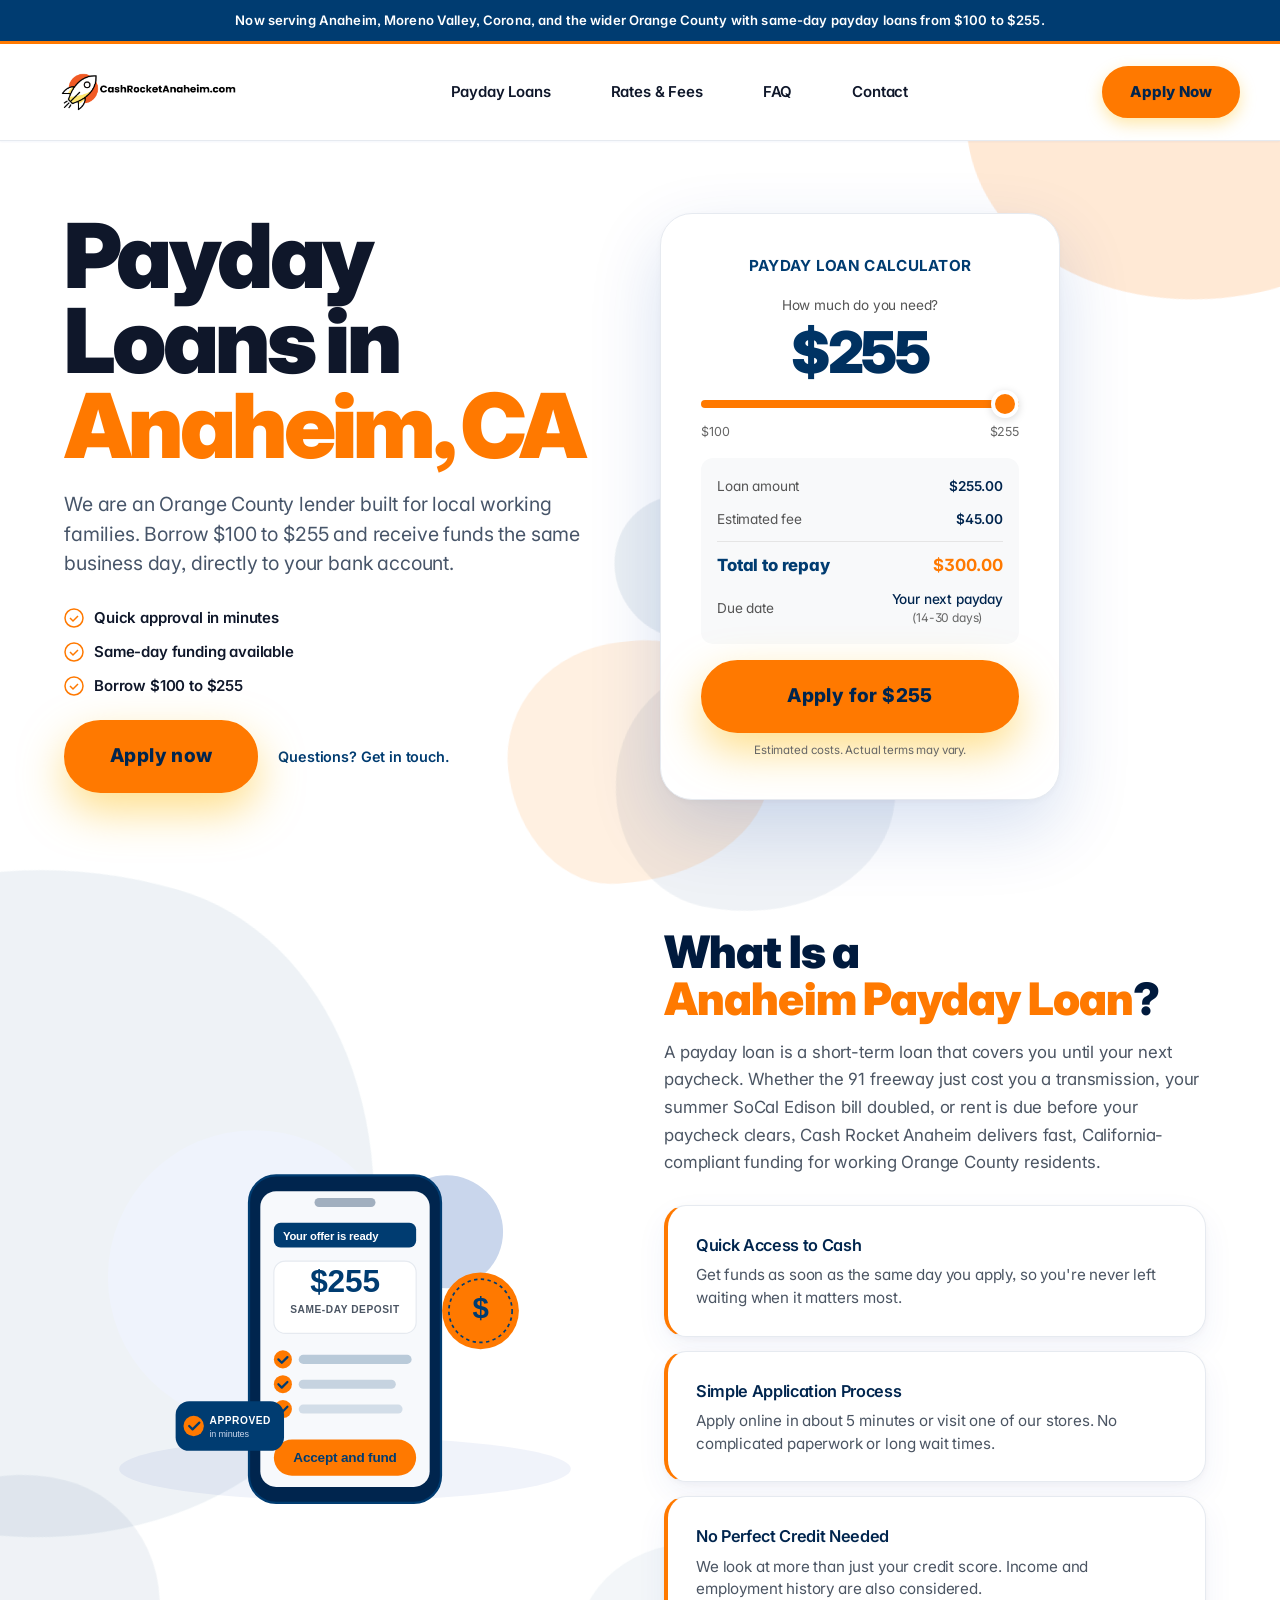
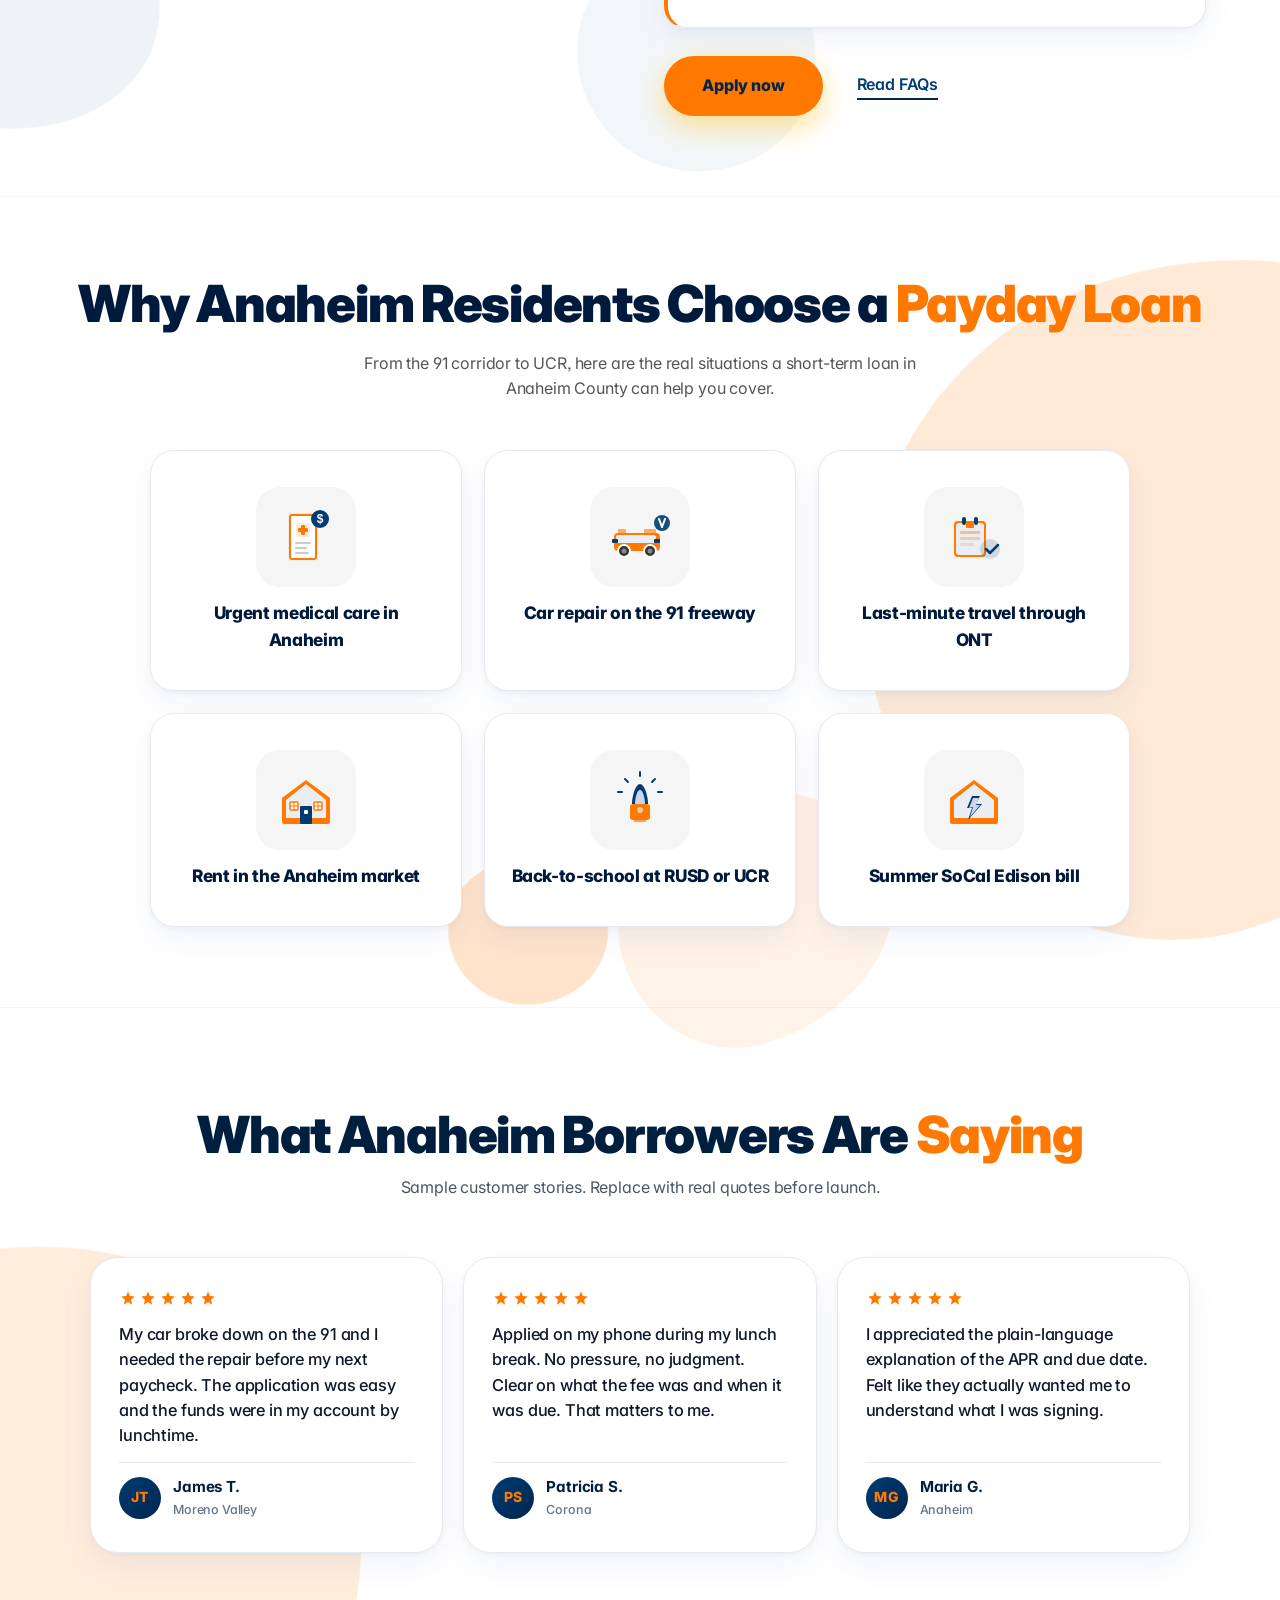
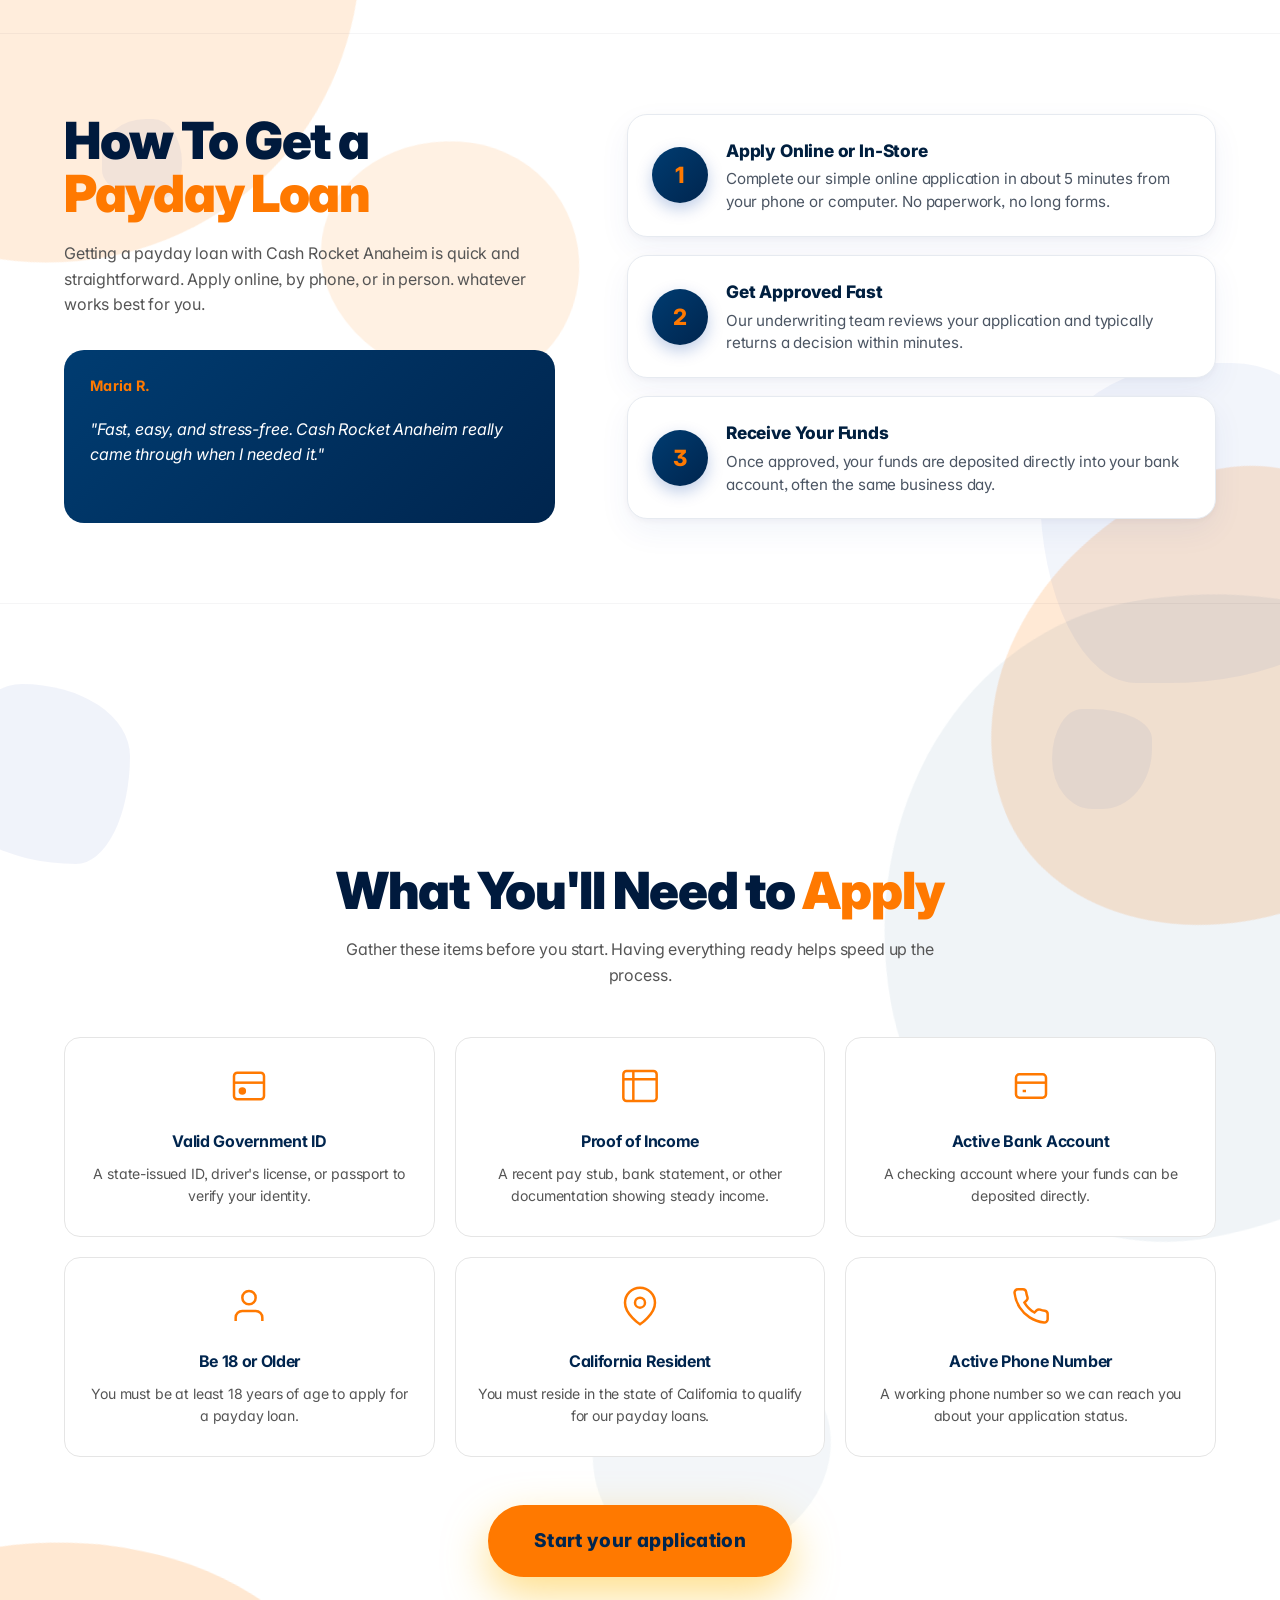
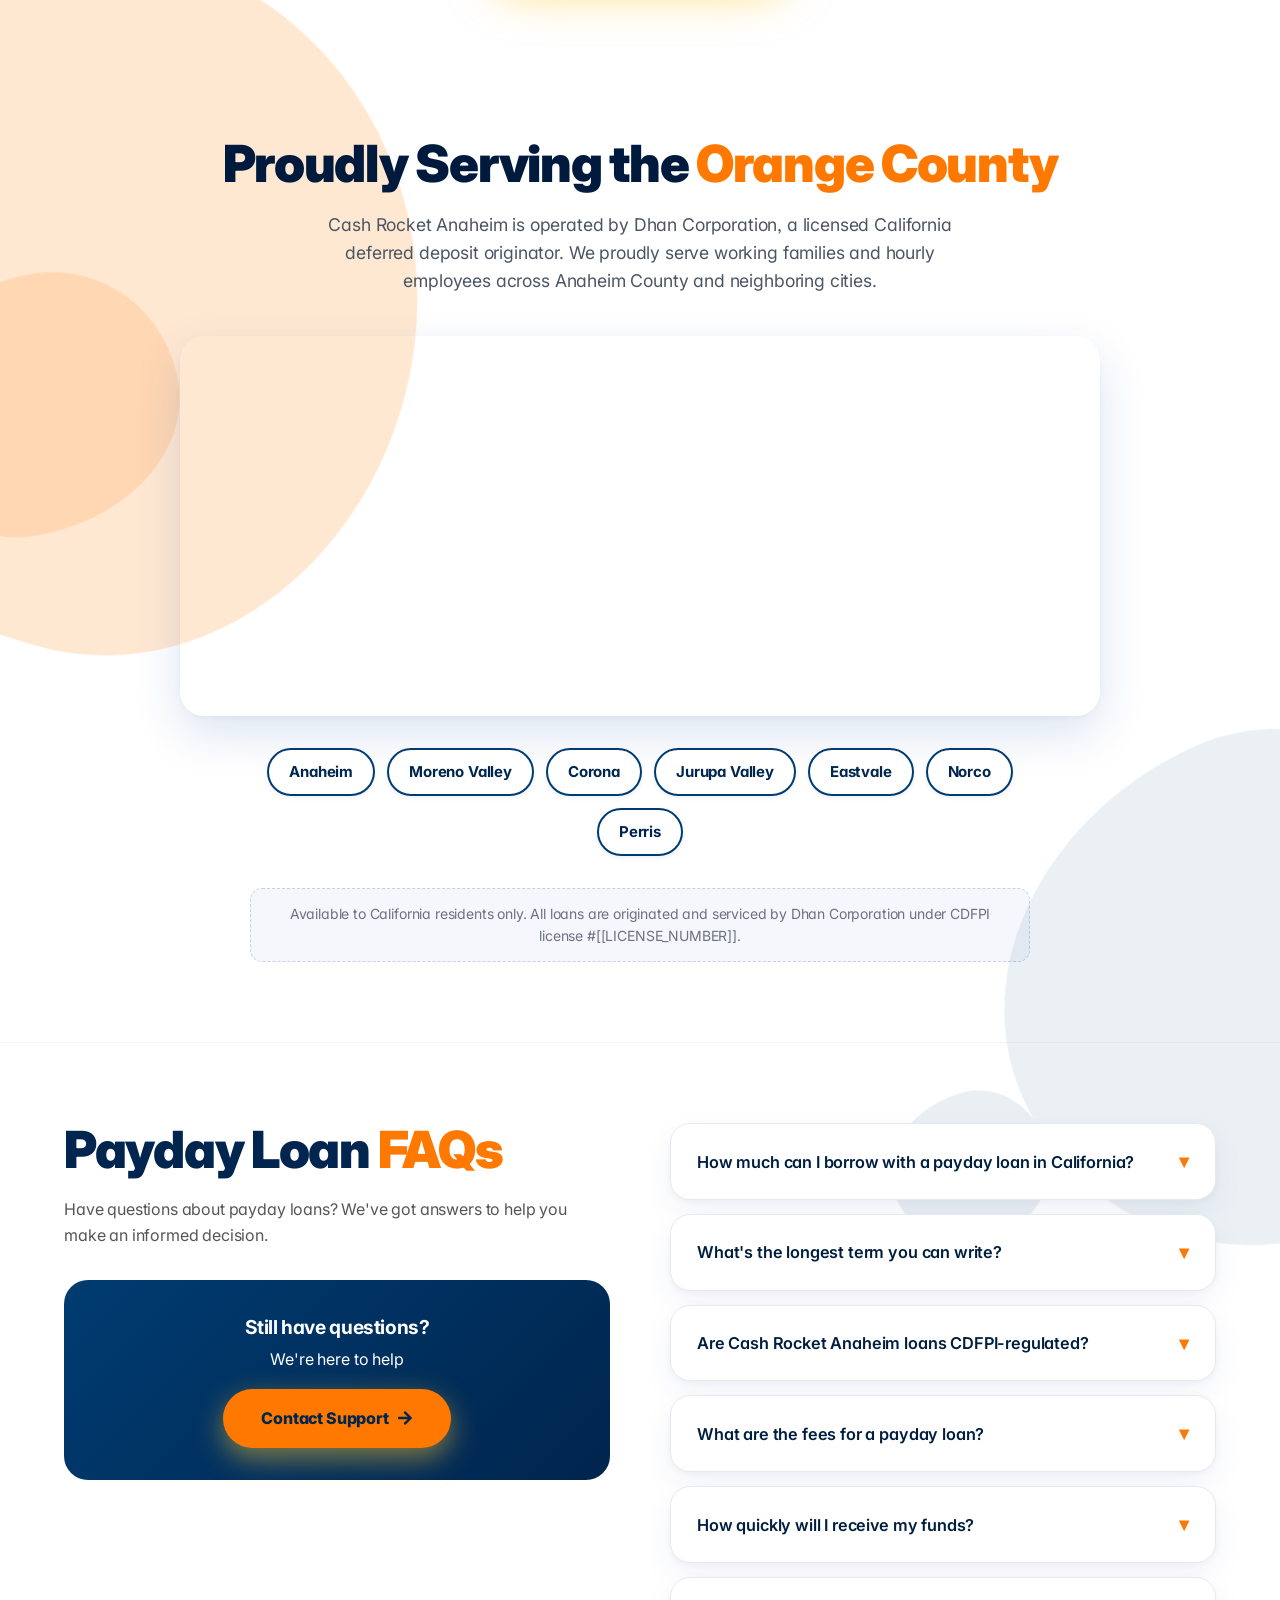
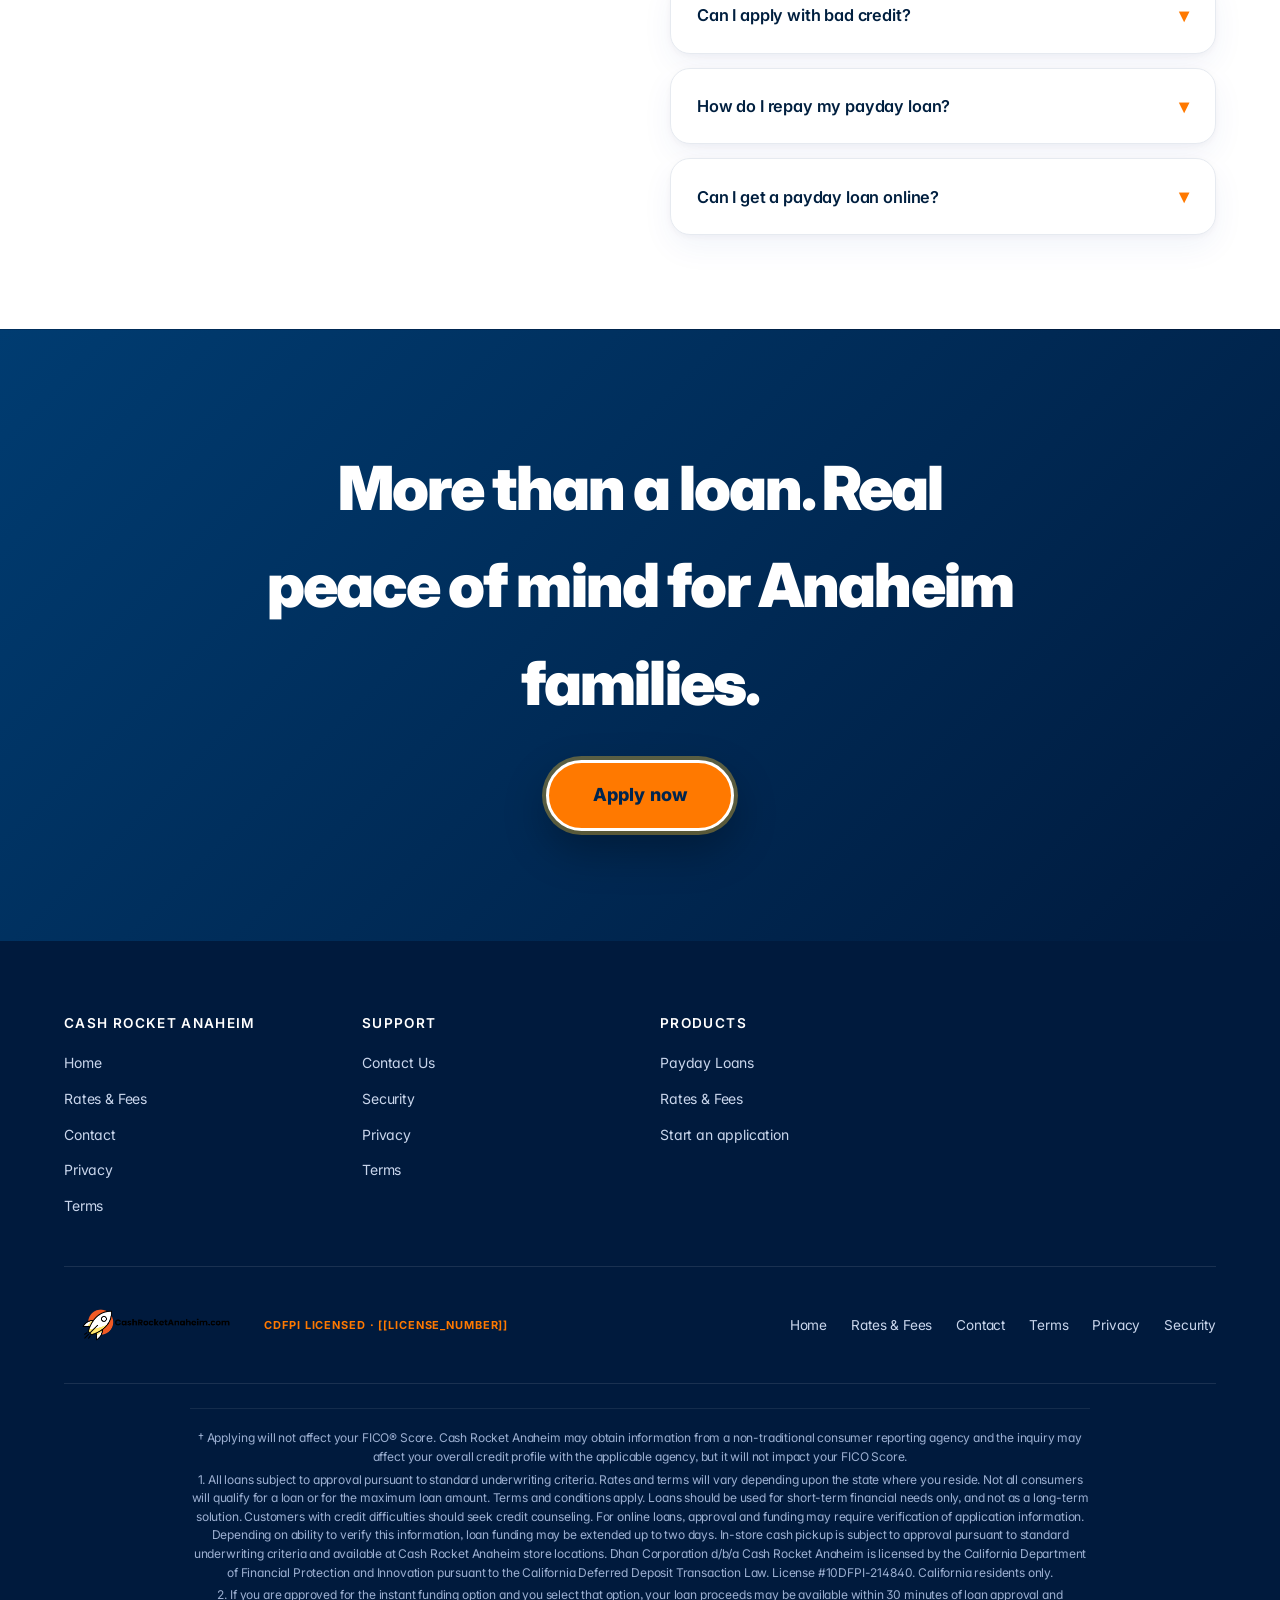
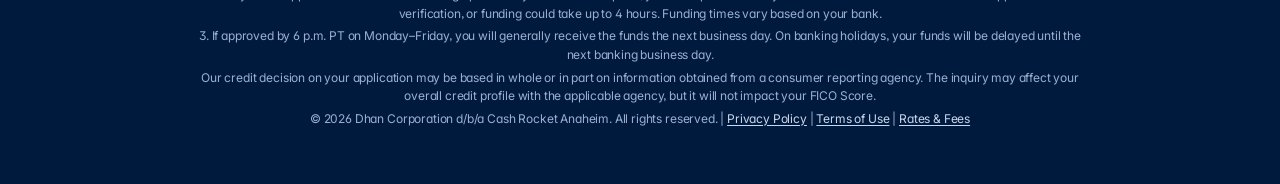
==== commit 56378fa6: "logo: fit new 2883x1063 (2.712:1) logo into header/hero/footer without layout shift New logo PNG is " ====
--- a/index.html
+++ b/index.html
@@ -99,7 +99,7 @@
 <header class="site-header" id="site-header">
   <div class="header-inner container">
     <a href="/" class="logo">
-      <img src="/images/logo.png" alt="Cash Rocket Anaheim" width="285" height="80" fetchpriority="high">
+      <img src="/images/logo.png" alt="Cash Rocket Anaheim" width="217" height="80" fetchpriority="high">
     </a>
 
     <nav class="main-nav" id="main-nav">
@@ -127,7 +127,7 @@
     <div class="mobile-menu-inner">
       <div class="mobile-menu-header">
         <a href="/" class="mobile-menu-logo">
-          <img src="/images/logo.png" alt="Cash Rocket Anaheim" width="200" height="56">
+          <img src="/images/logo.png" alt="Cash Rocket Anaheim" width="152" height="56">
         </a>
         <button class="mobile-menu-close" id="mobile-menu-close" aria-label="Close menu">
           <svg width="24" height="24" viewBox="0 0 24 24" fill="none" stroke="#333" stroke-width="2" stroke-linecap="round"><path d="M18 6L6 18"/><path d="M6 6l12 12"/></svg>
@@ -658,7 +658,7 @@
 <!-- ══════════════════════════════════════ -->
 <section class="pre-footer">
   <div class="container pre-footer-inner">
-    <img src="/images/logo.png" alt="Cash Rocket Anaheim" class="animate-on-scroll" width="228" height="64">
+    <img src="/images/logo.png" alt="Cash Rocket Anaheim" class="animate-on-scroll" width="174" height="64">
     <h2 class="animate-on-scroll">More than a loan. Real peace of mind for Anaheim families.</h2>
     <a href="https://apply.cashrocketanaheim.com/?source_site=cashrocket_anaheim&amp;utm_source=cashrocketanaheim.com&amp;utm_medium=referral&amp;utm_campaign=payday_anaheim" class="btn-apply btn-lg animate-on-scroll">Apply now</a>
   </div>
@@ -704,7 +704,7 @@
 
     <div class="footer-bottom">
       <div class="footer-bottom-left">
-        <a href="/"><img src="/images/logo.png" alt="Cash Rocket Anaheim" width="228" height="64" loading="lazy"></a>
+        <a href="/"><img src="/images/logo.png" alt="Cash Rocket Anaheim" width="174" height="64" loading="lazy"></a>
         <span class="footer-badge-text" style="color:#003C71;font-weight:700;font-size:11px;letter-spacing:.08em">CDFPI LICENSED · [[LICENSE_NUMBER]]</span>
       </div>
       <div class="footer-bottom-links">
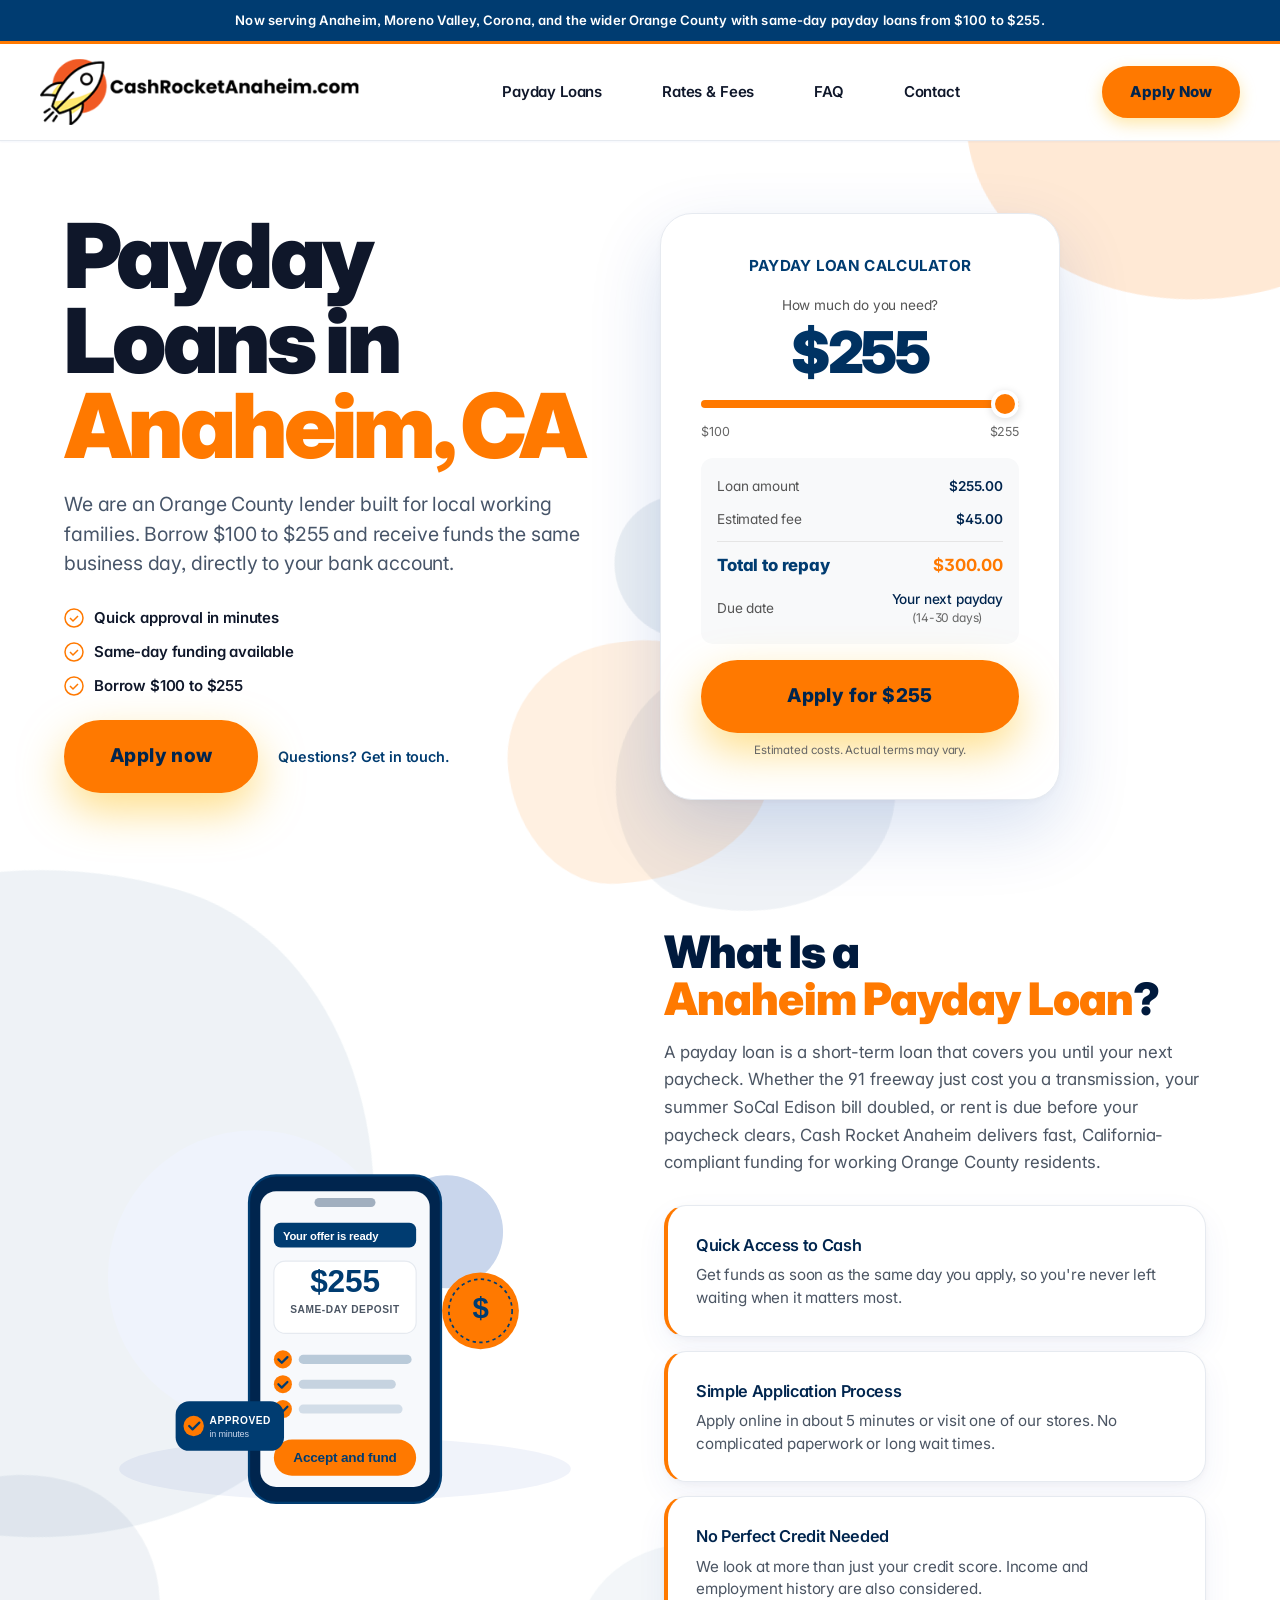
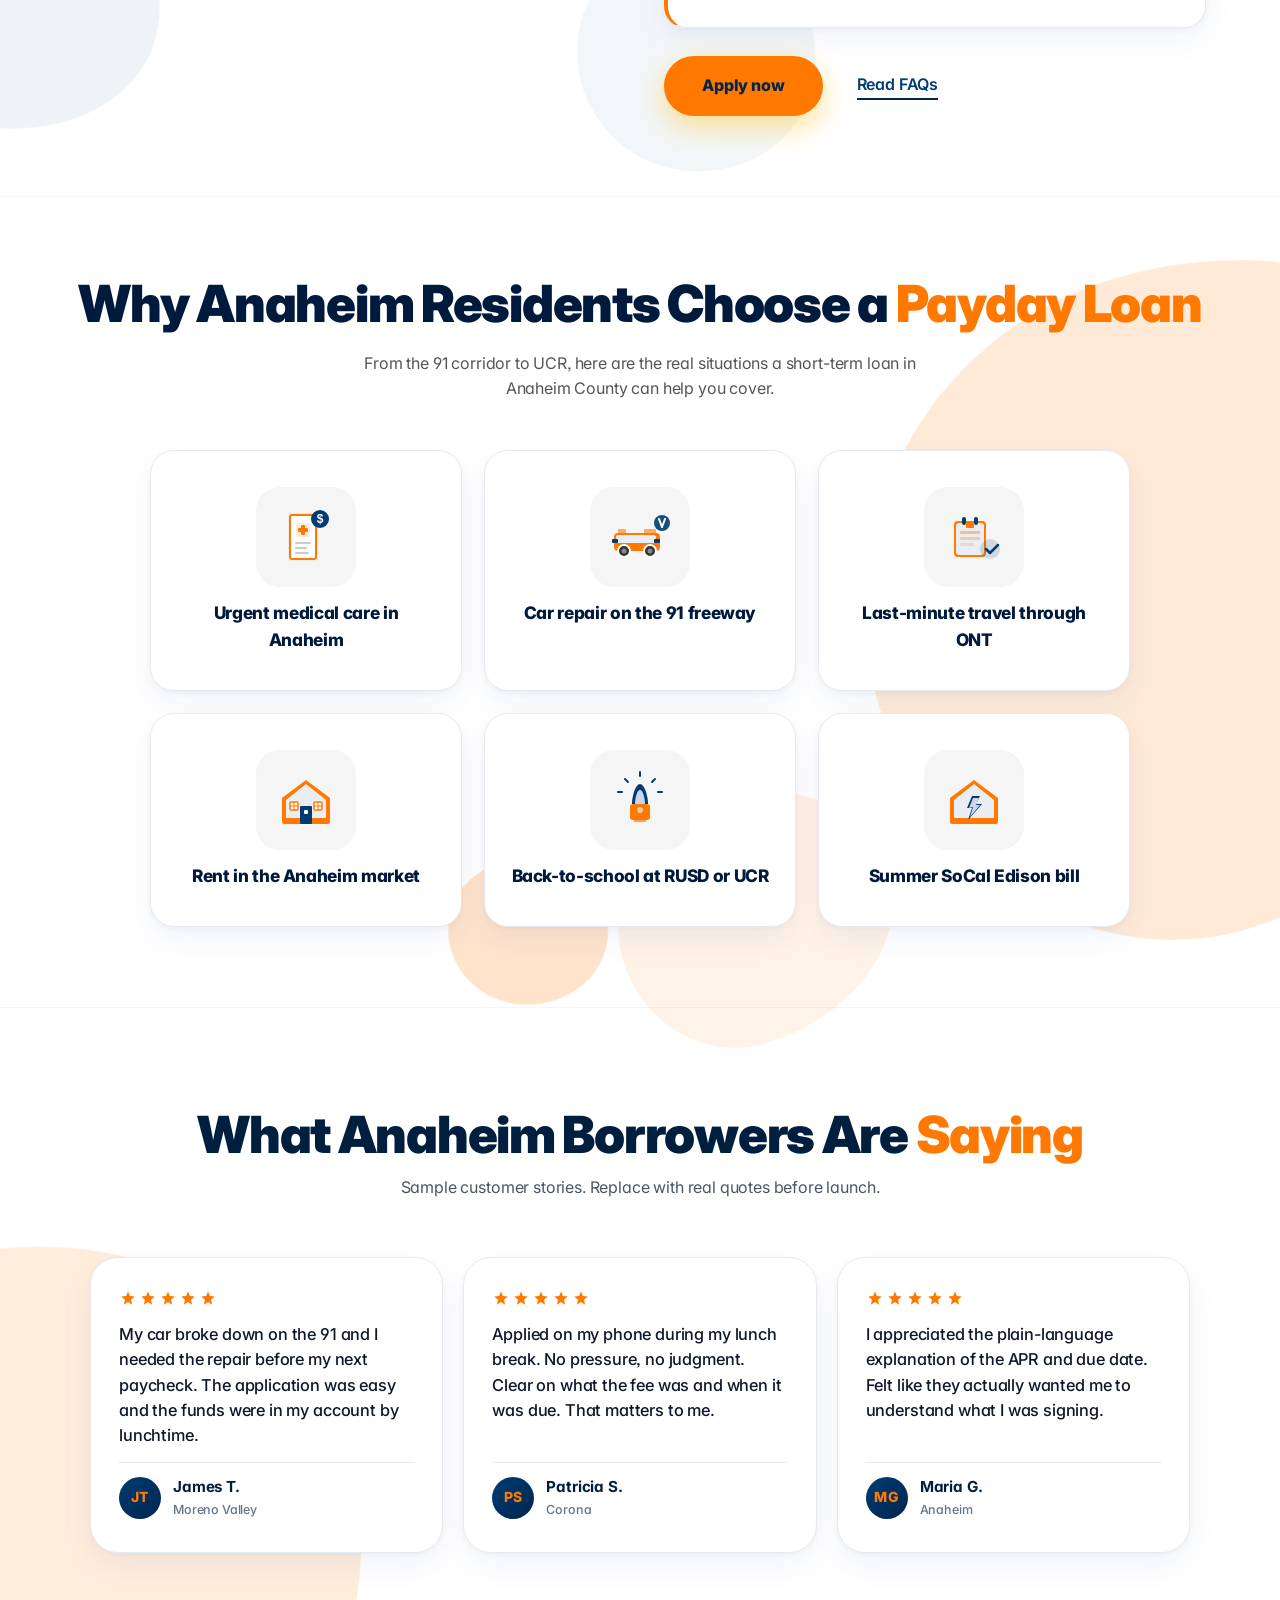
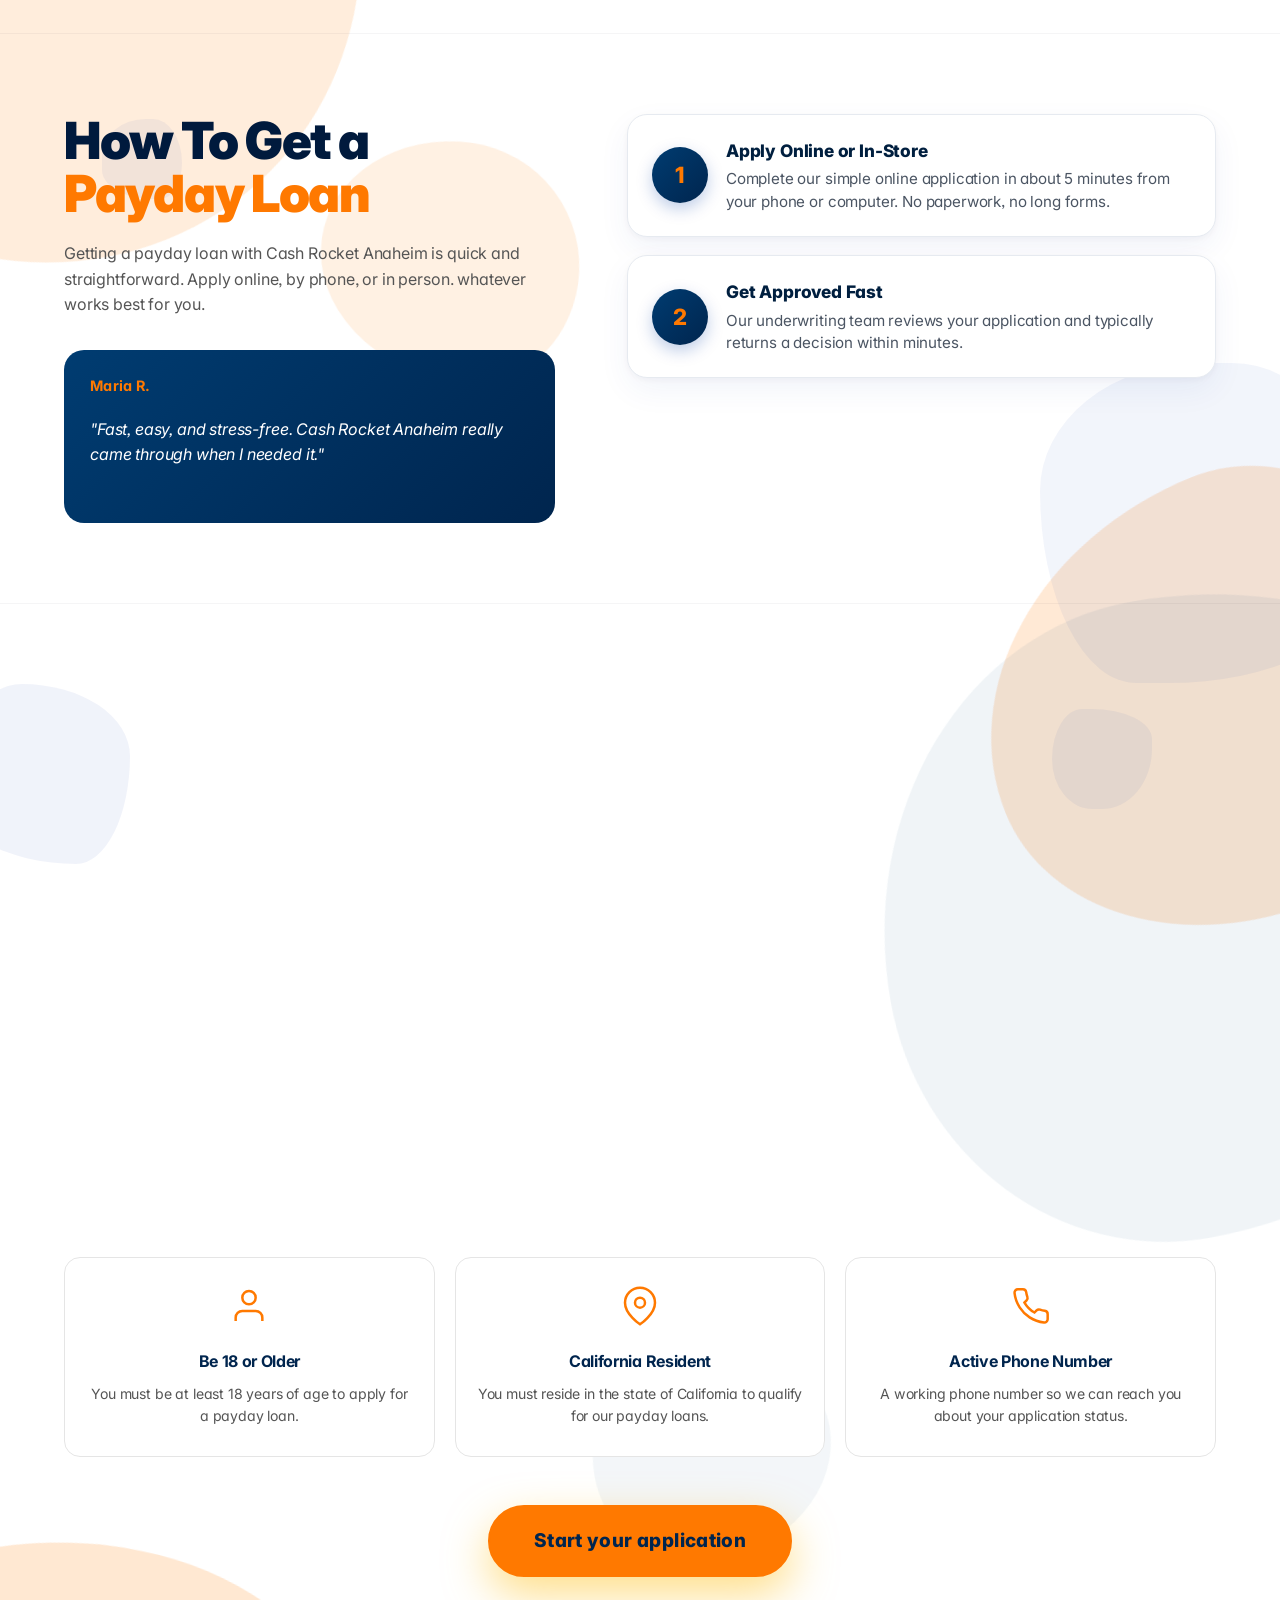
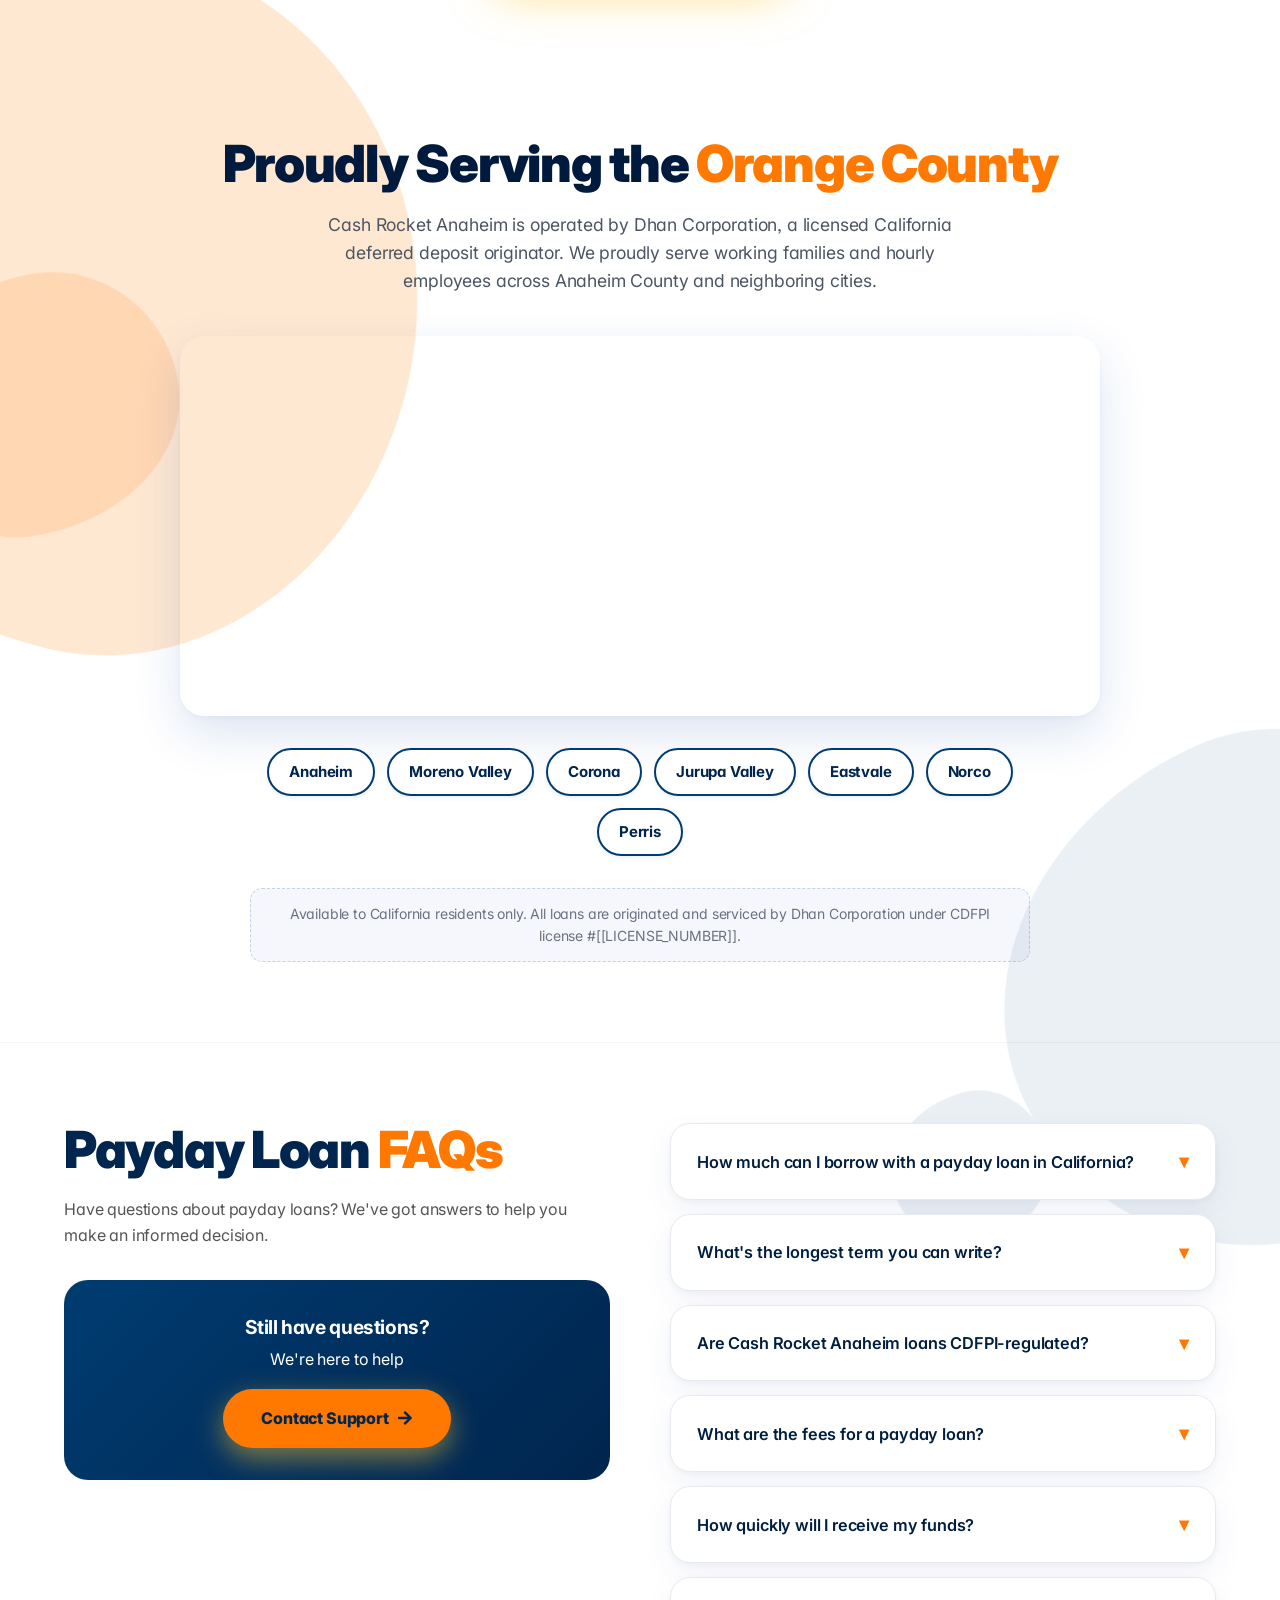
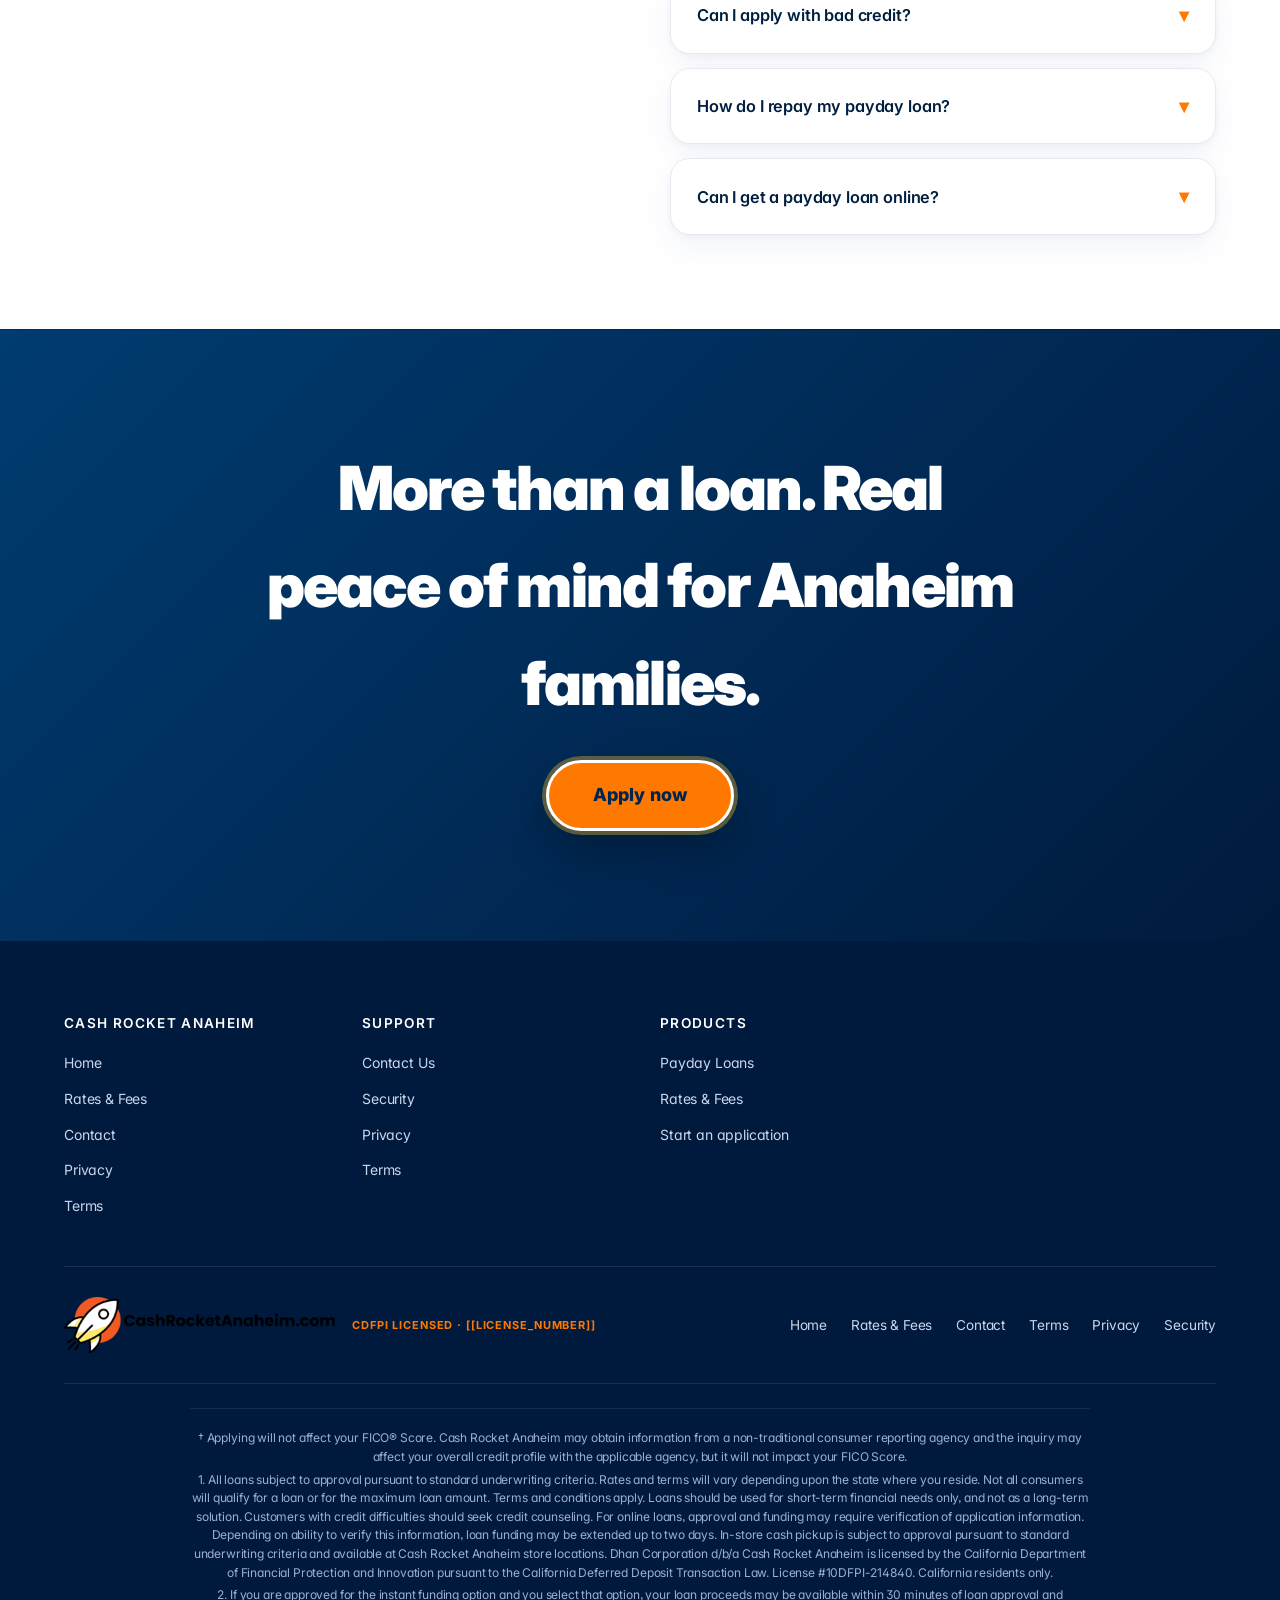
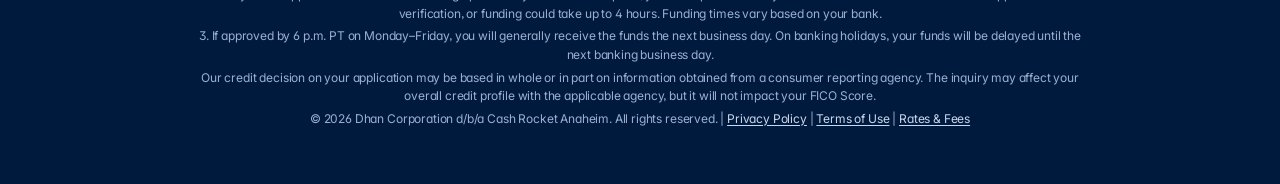
==== commit 9a44697a: "logo: update HTML width/height hints for new 4:1 aspect (400x100) User uploaded a sleeker 4:1 ratio " ====
--- a/index.html
+++ b/index.html
@@ -99,7 +99,7 @@
 <header class="site-header" id="site-header">
   <div class="header-inner container">
     <a href="/" class="logo">
-      <img src="/images/logo.png" alt="Cash Rocket Anaheim" width="217" height="80" fetchpriority="high">
+      <img src="/images/logo.png" alt="Cash Rocket Anaheim" width="320" height="80" fetchpriority="high">
     </a>
 
     <nav class="main-nav" id="main-nav">
@@ -127,7 +127,7 @@
     <div class="mobile-menu-inner">
       <div class="mobile-menu-header">
         <a href="/" class="mobile-menu-logo">
-          <img src="/images/logo.png" alt="Cash Rocket Anaheim" width="152" height="56">
+          <img src="/images/logo.png" alt="Cash Rocket Anaheim" width="224" height="56">
         </a>
         <button class="mobile-menu-close" id="mobile-menu-close" aria-label="Close menu">
           <svg width="24" height="24" viewBox="0 0 24 24" fill="none" stroke="#333" stroke-width="2" stroke-linecap="round"><path d="M18 6L6 18"/><path d="M6 6l12 12"/></svg>
@@ -658,7 +658,7 @@
 <!-- ══════════════════════════════════════ -->
 <section class="pre-footer">
   <div class="container pre-footer-inner">
-    <img src="/images/logo.png" alt="Cash Rocket Anaheim" class="animate-on-scroll" width="174" height="64">
+    <img src="/images/logo.png" alt="Cash Rocket Anaheim" class="animate-on-scroll" width="256" height="64">
     <h2 class="animate-on-scroll">More than a loan. Real peace of mind for Anaheim families.</h2>
     <a href="https://apply.cashrocketanaheim.com/?source_site=cashrocket_anaheim&amp;utm_source=cashrocketanaheim.com&amp;utm_medium=referral&amp;utm_campaign=payday_anaheim" class="btn-apply btn-lg animate-on-scroll">Apply now</a>
   </div>
@@ -704,7 +704,7 @@
 
     <div class="footer-bottom">
       <div class="footer-bottom-left">
-        <a href="/"><img src="/images/logo.png" alt="Cash Rocket Anaheim" width="174" height="64" loading="lazy"></a>
+        <a href="/"><img src="/images/logo.png" alt="Cash Rocket Anaheim" width="256" height="64" loading="lazy"></a>
         <span class="footer-badge-text" style="color:#003C71;font-weight:700;font-size:11px;letter-spacing:.08em">CDFPI LICENSED · [[LICENSE_NUMBER]]</span>
       </div>
       <div class="footer-bottom-links">
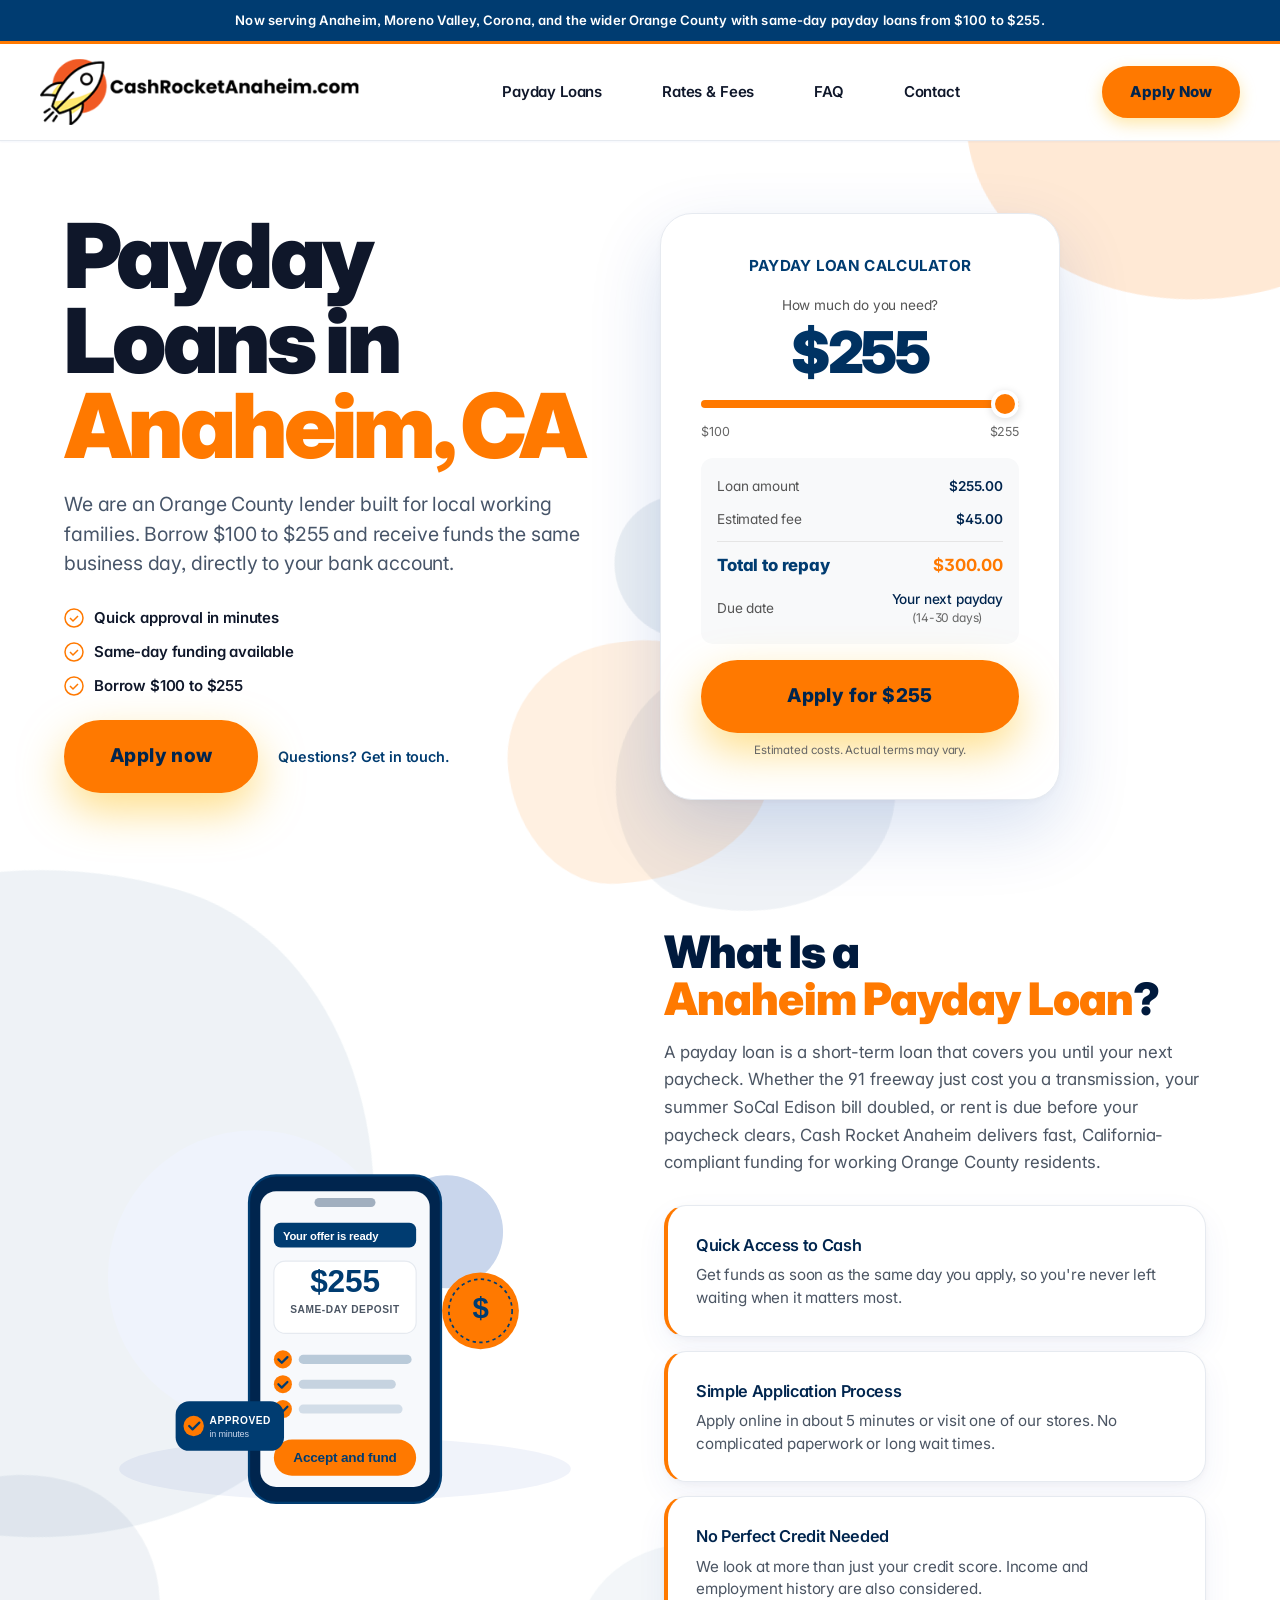
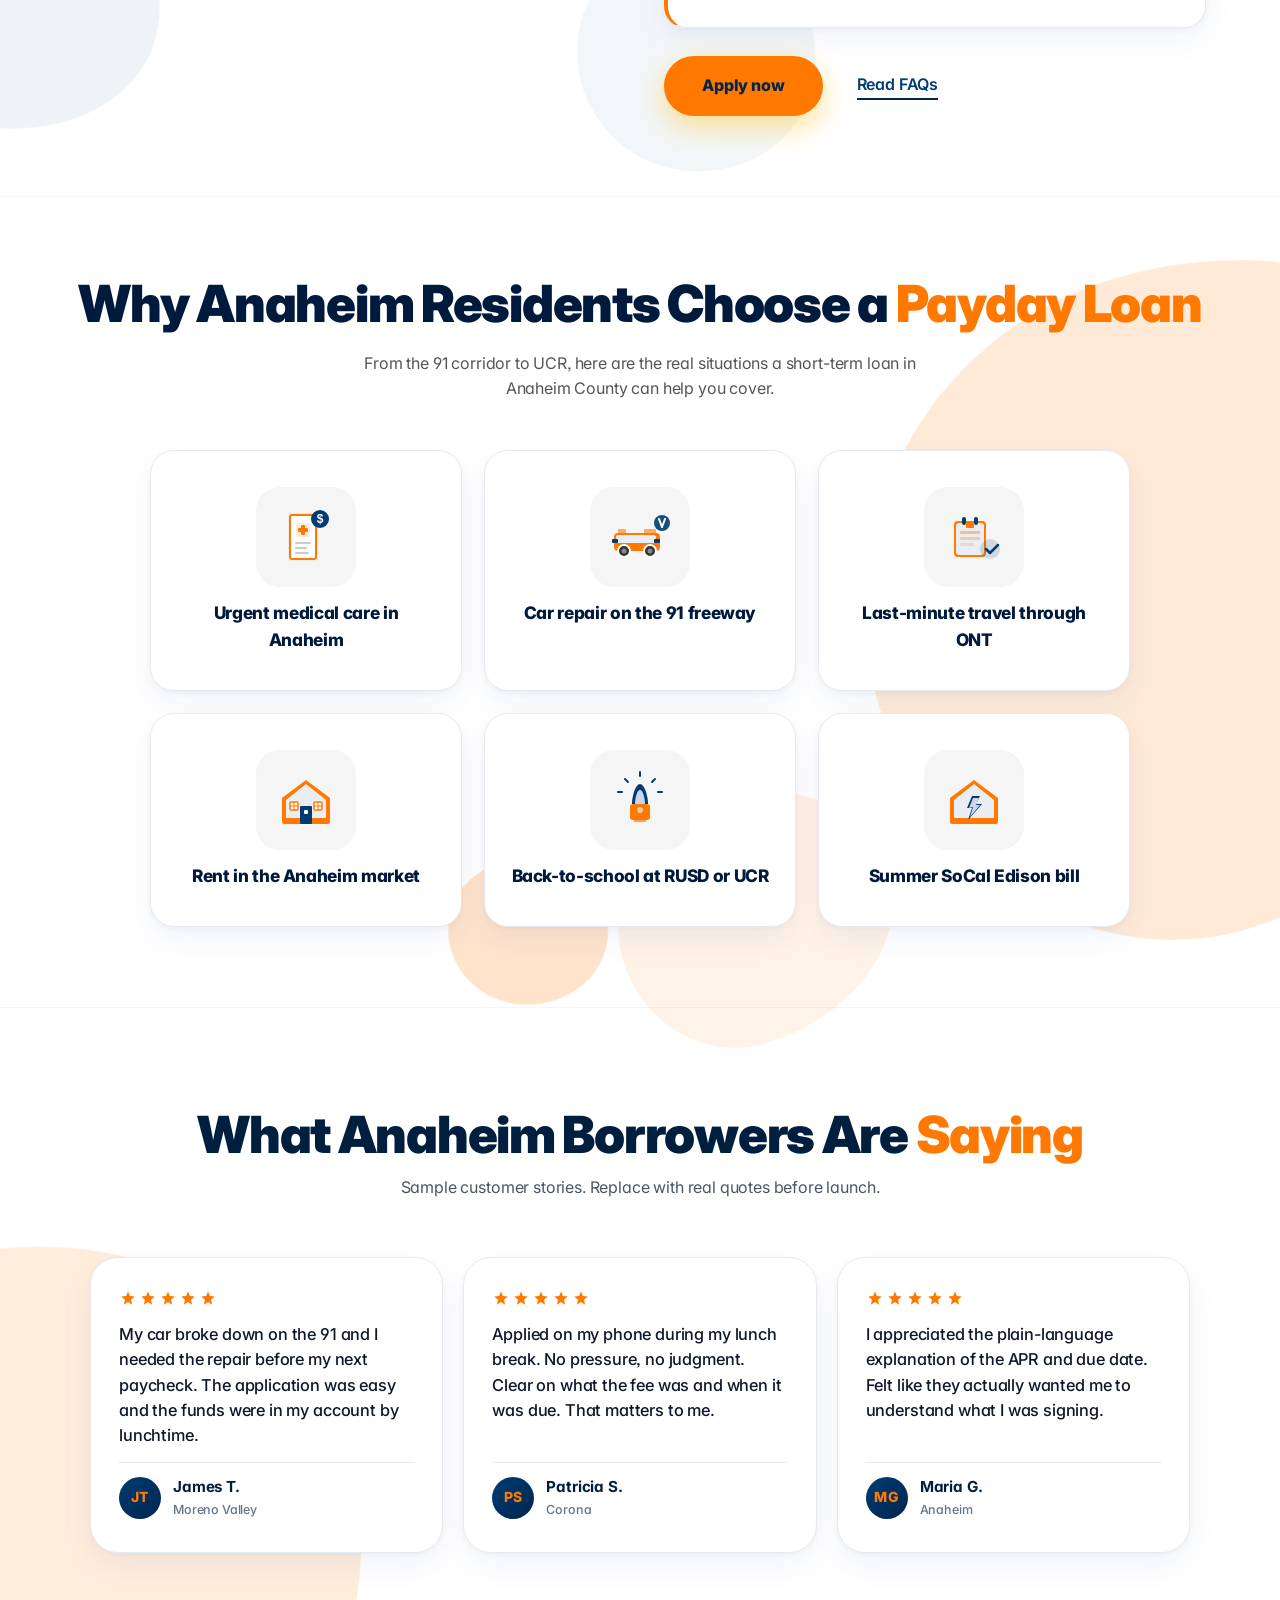
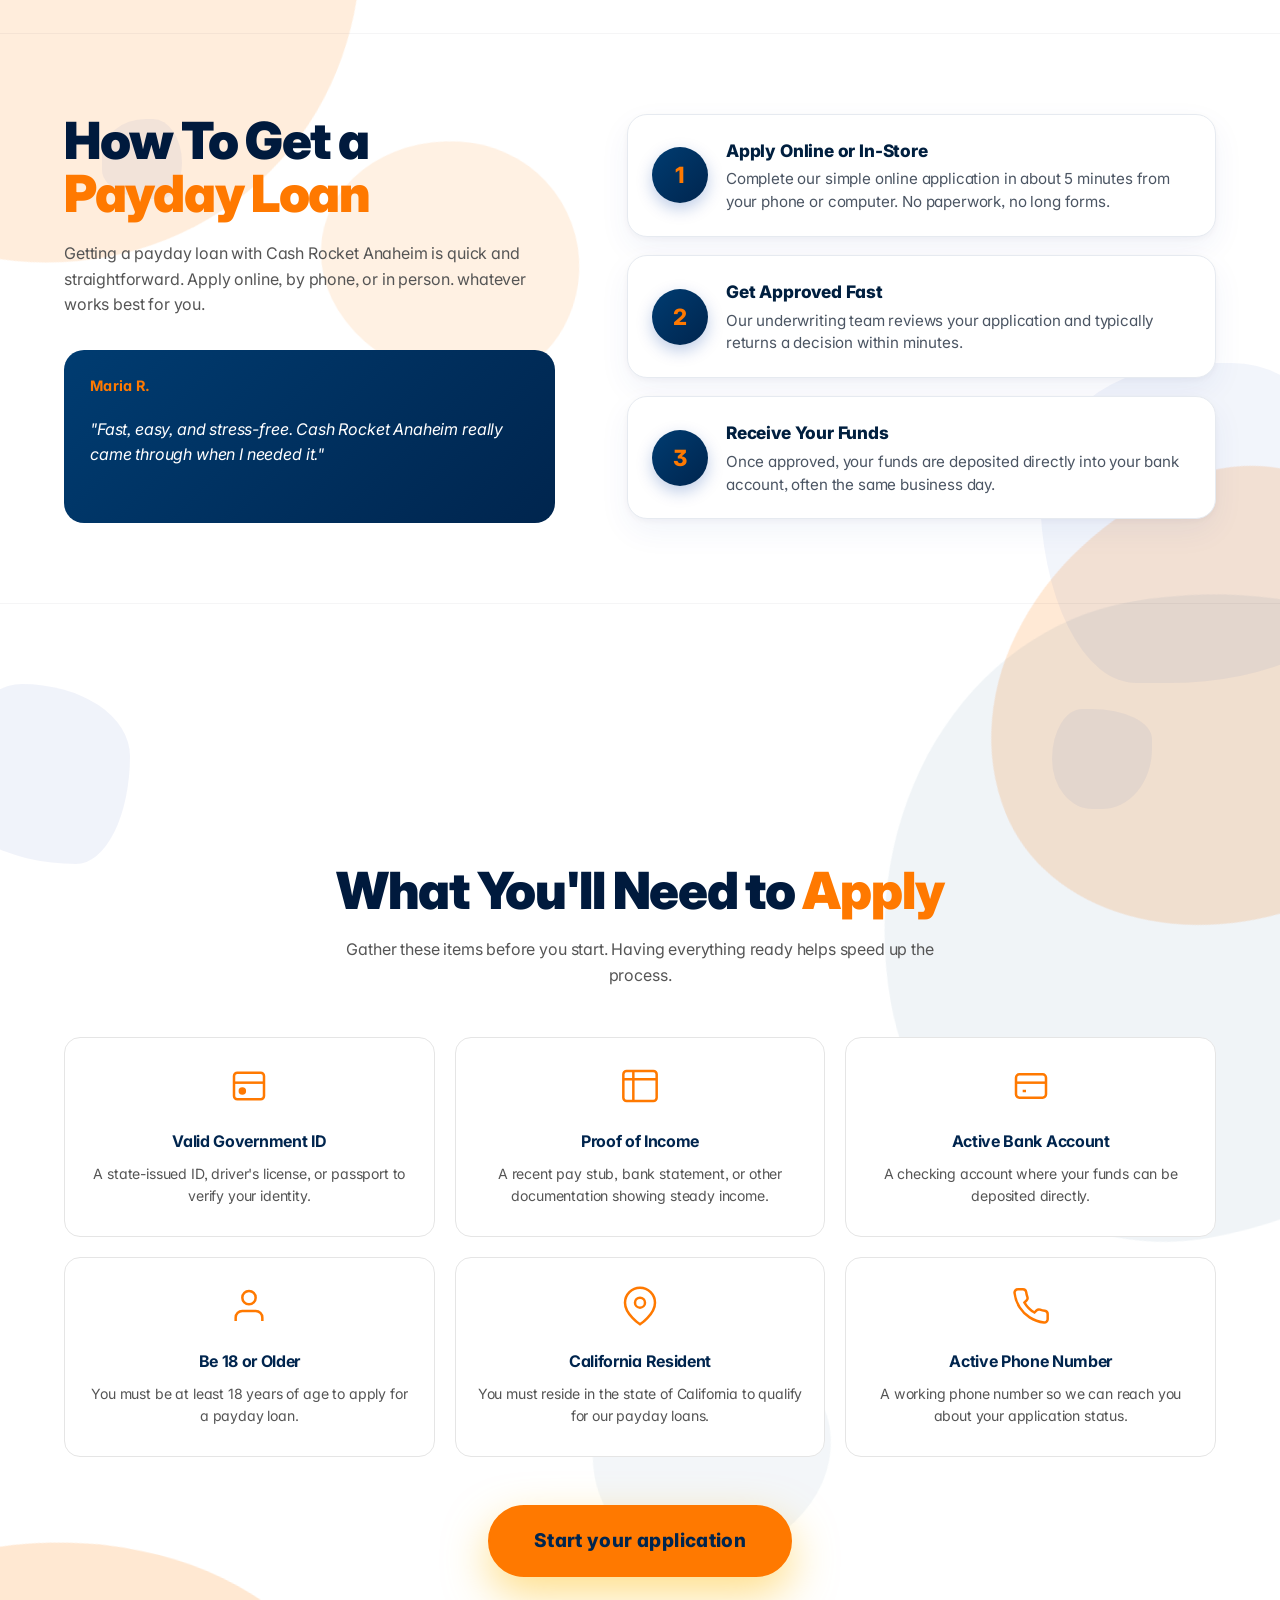
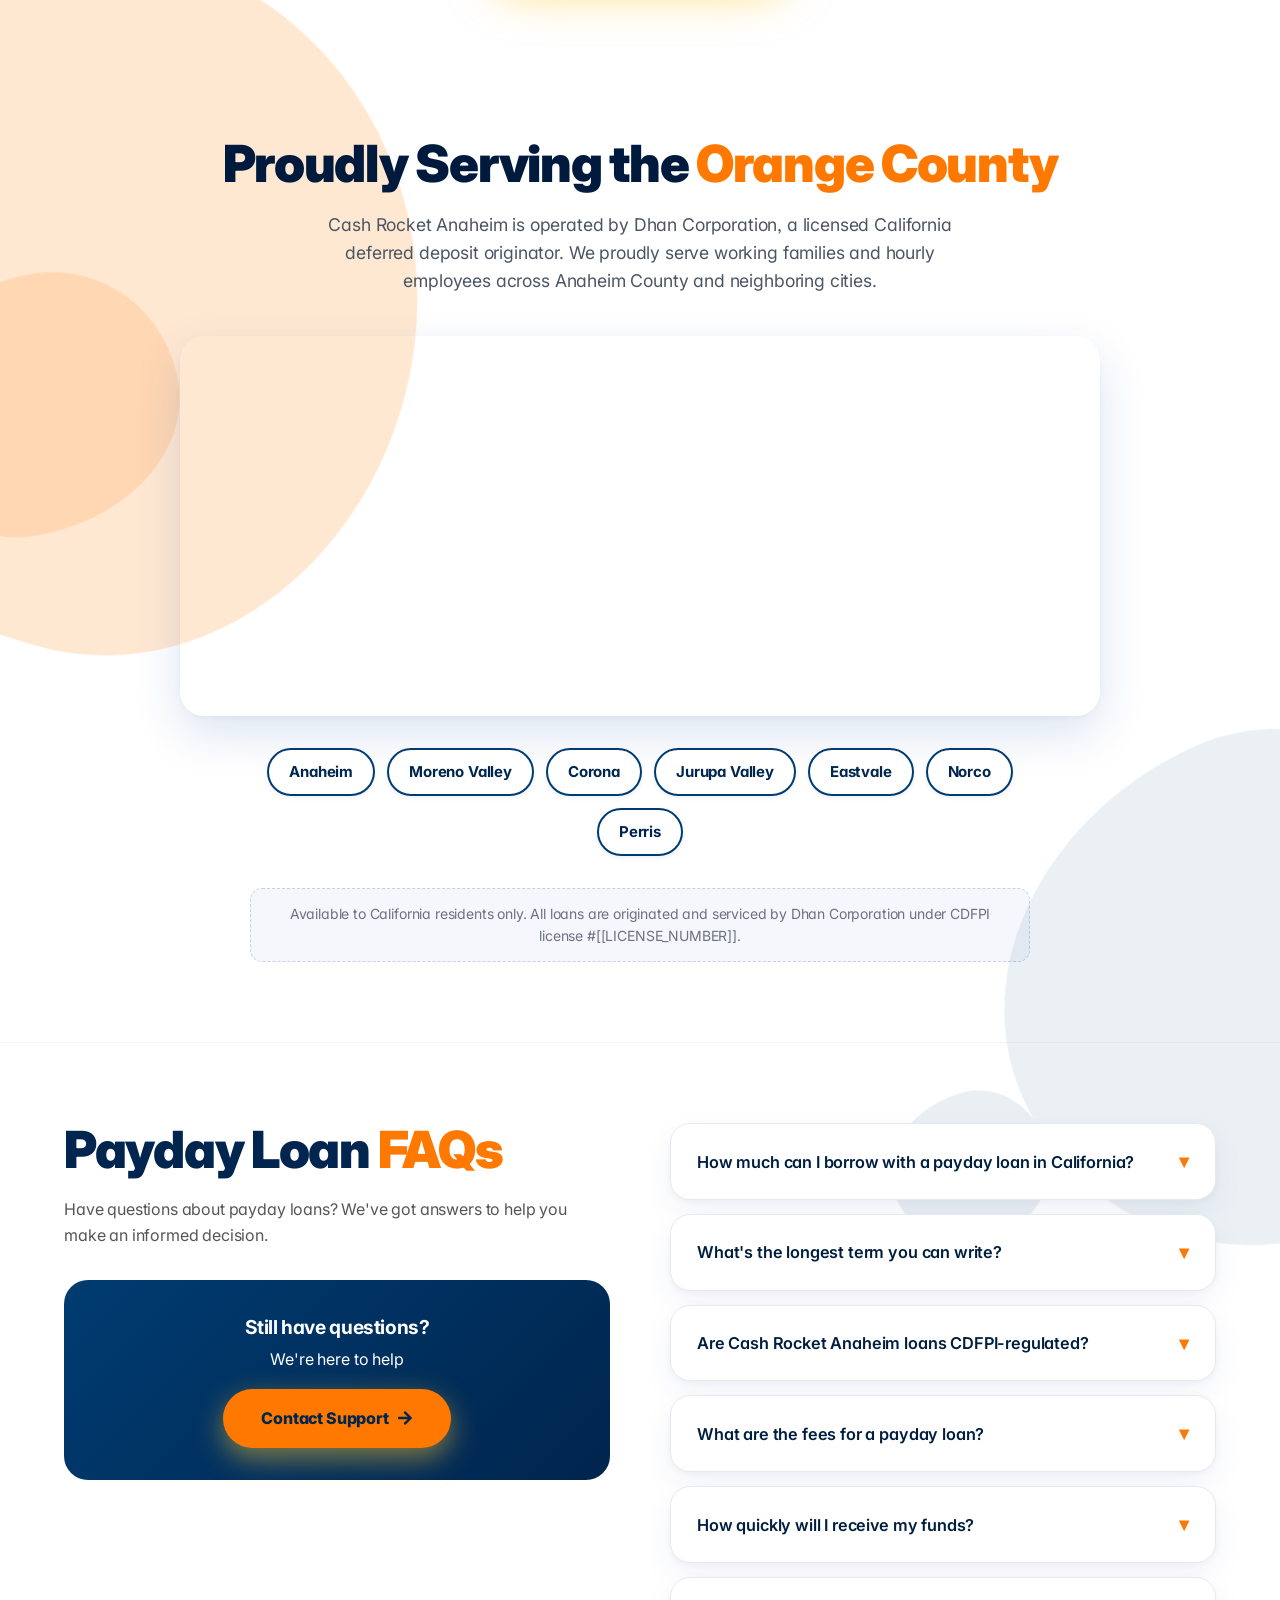
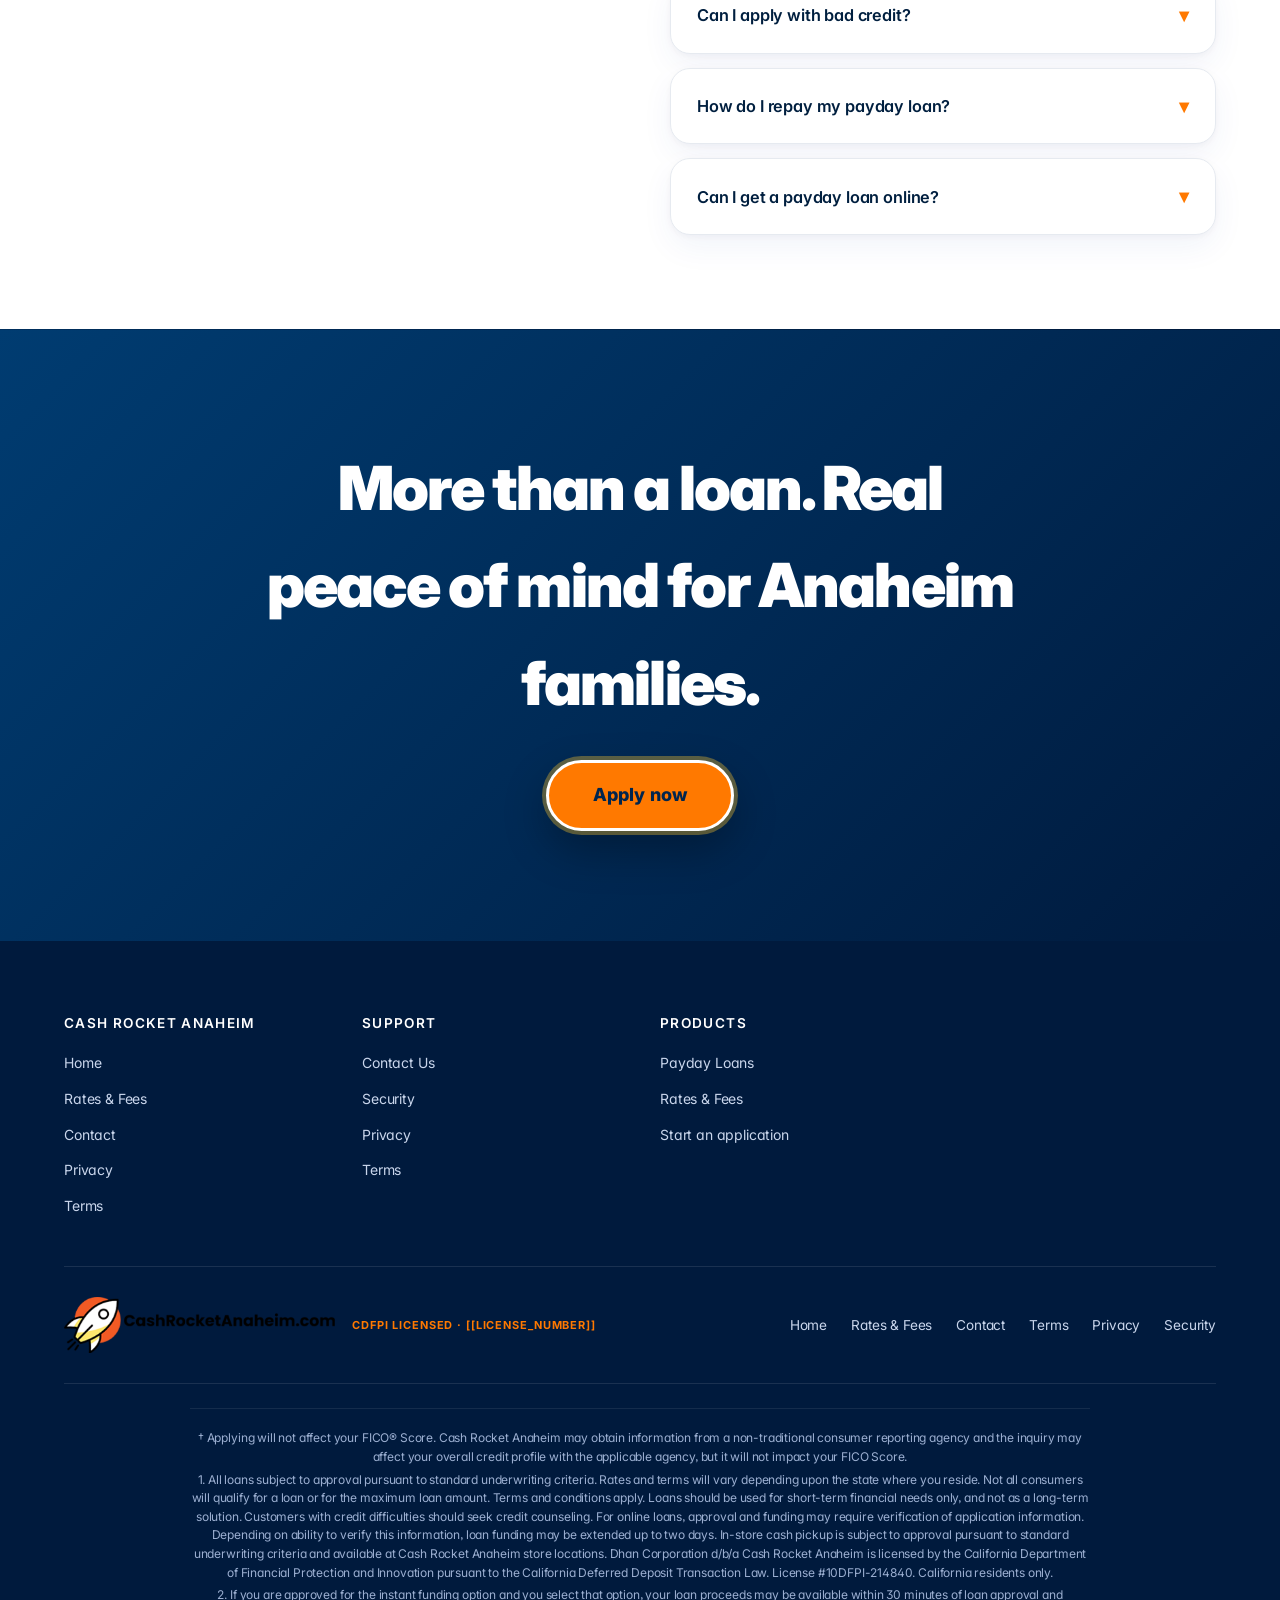
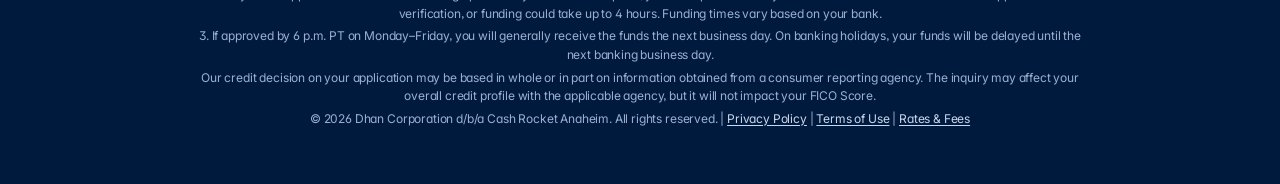
==== commit 2593054e: "site: replace [[CONTACT_PHONE]] placeholder with 657-366-7776 Phone resolves to 657-366-7776 (format" ====
--- a/index.html
+++ b/index.html
@@ -39,7 +39,7 @@
   <meta name="twitter:title" content="Payday Loans">
   <meta name="twitter:description" content="Fast payday loans in Anaheim, CA. Cash Rocket Anaheim offers $100–$255 same-day loans. Licensed California deferred deposit originator (CDFPI license #[[LICENSE_NUMBER]]). Apply online in 5 minutes.">
   <meta name="twitter:image" content="https://cashrocketanaheim.com/images/og-default.png">
-  <script type="application/ld+json">{"@context":"https://schema.org","@type":"FinancialService","@id":"https://cashrocketanaheim.com/#organization","name":"Cash Rocket Anaheim","alternateName":"Cash Rocket Anaheim California","url":"https://cashrocketanaheim.com","logo":"https://cashrocketanaheim.com/images/logo.png","image":"https://cashrocketanaheim.com/images/og-default.png","description":"Anaheim, California payday lender. Same-day funding from $100 to $255 under CDFPI license #[[LICENSE_NUMBER]] (operated by Dhan Corporation).","telephone":"[[CONTACT_PHONE]]","email":"info@cashrocketanaheim.com","areaServed":{"@type":"State","name":"California"},"sameAs":["https://www.facebook.com/cashrocketanaheim","https://www.instagram.com/cashrocketanaheim","https://twitter.com/cashrocketanaheim"],"priceRange":"$100-$255","contactPoint":{"@type":"ContactPoint","telephone":"[[CONTACT_PHONE]]","contactType":"Customer Service","areaServed":"US-CA","availableLanguage":["English","Spanish"]}}</script>
+  <script type="application/ld+json">{"@context":"https://schema.org","@type":"FinancialService","@id":"https://cashrocketanaheim.com/#organization","name":"Cash Rocket Anaheim","alternateName":"Cash Rocket Anaheim California","url":"https://cashrocketanaheim.com","logo":"https://cashrocketanaheim.com/images/logo.png","image":"https://cashrocketanaheim.com/images/og-default.png","description":"Anaheim, California payday lender. Same-day funding from $100 to $255 under CDFPI license #[[LICENSE_NUMBER]] (operated by Dhan Corporation).","telephone":"657-366-7776","email":"info@cashrocketanaheim.com","areaServed":{"@type":"State","name":"California"},"sameAs":["https://www.facebook.com/cashrocketanaheim","https://www.instagram.com/cashrocketanaheim","https://twitter.com/cashrocketanaheim"],"priceRange":"$100-$255","contactPoint":{"@type":"ContactPoint","telephone":"657-366-7776","contactType":"Customer Service","areaServed":"US-CA","availableLanguage":["English","Spanish"]}}</script>
   <script type="application/ld+json">{"@context":"https://schema.org","@type":"FinancialProduct","name":"Payday Loans","url":"https://cashrocketanaheim.com/","description":"Fast payday loans in Anaheim, CA. Cash Rocket Anaheim offers $100–$255 same-day loans. Licensed California deferred deposit originator (CDFPI license #[[LICENSE_NUMBER]]). Apply online in 5 minutes.","provider":{"@id":"https://cashrocketanaheim.com/#organization"},"areaServed":{"@type":"State","name":"California"},"category":"Loan"}</script>
   <script type="application/ld+json">{"@context":"https://schema.org","@type":"BreadcrumbList","itemListElement":[{"@type":"ListItem","position":1,"name":"Home","item":"https://cashrocketanaheim.com/"},{"@type":"ListItem","position":2,"name":"Loans","item":"https://cashrocketanaheim.com/loans/"},{"@type":"ListItem","position":3,"name":"Payday Loans","item":"https://cashrocketanaheim.com/"}]}</script>
   <!-- Google tag (gtag.js) -->
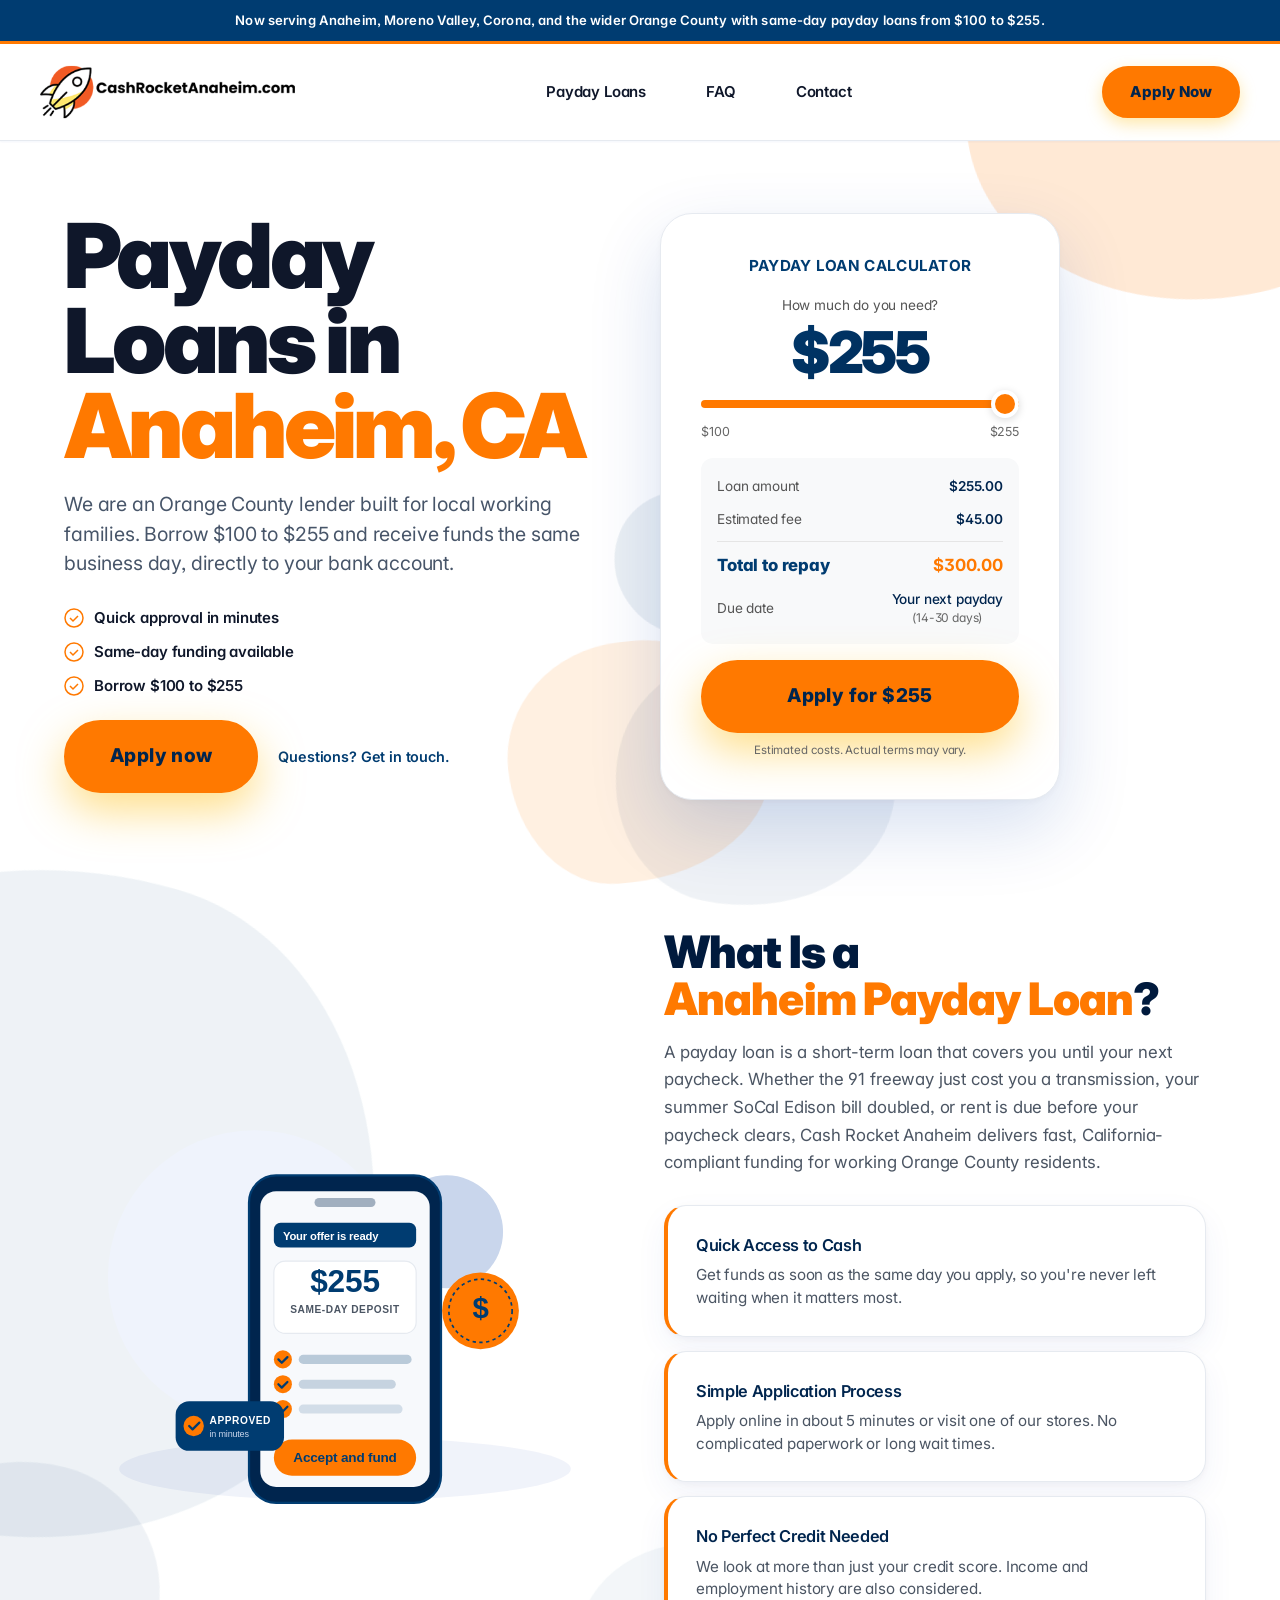
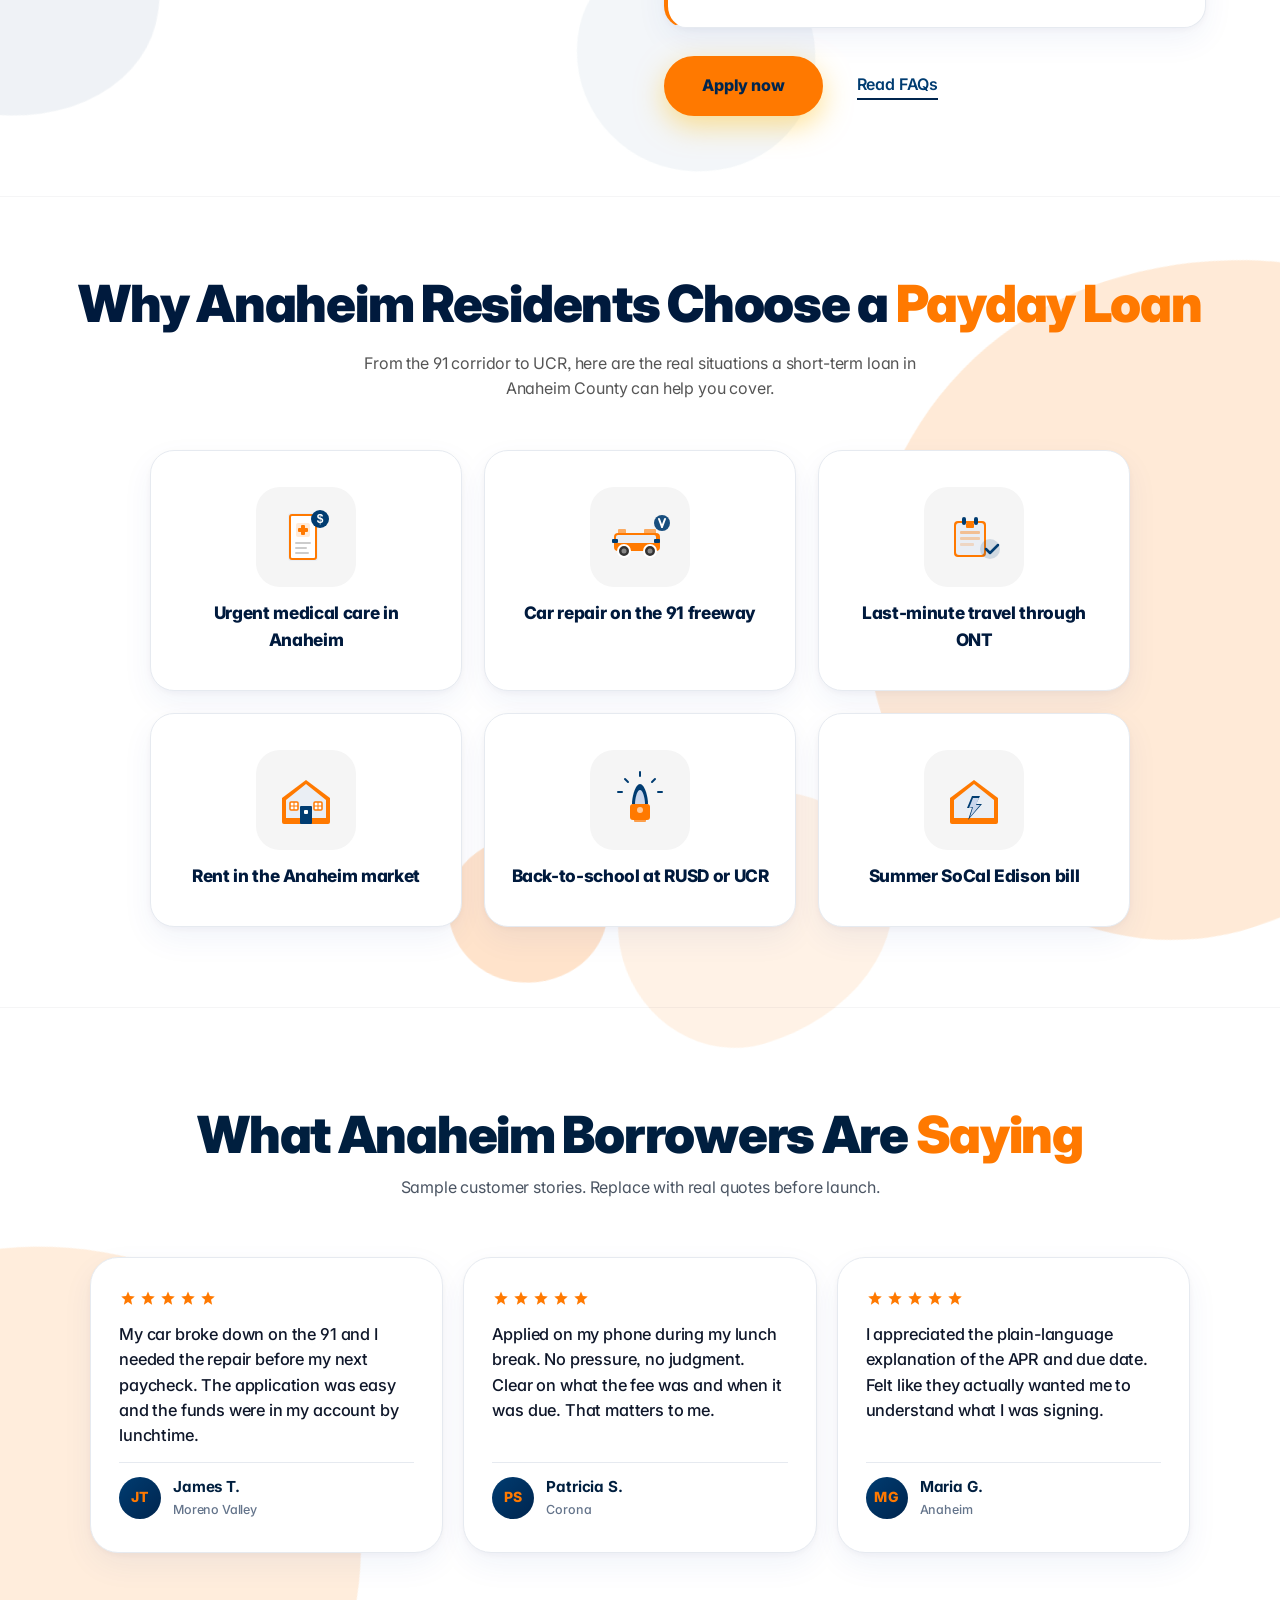
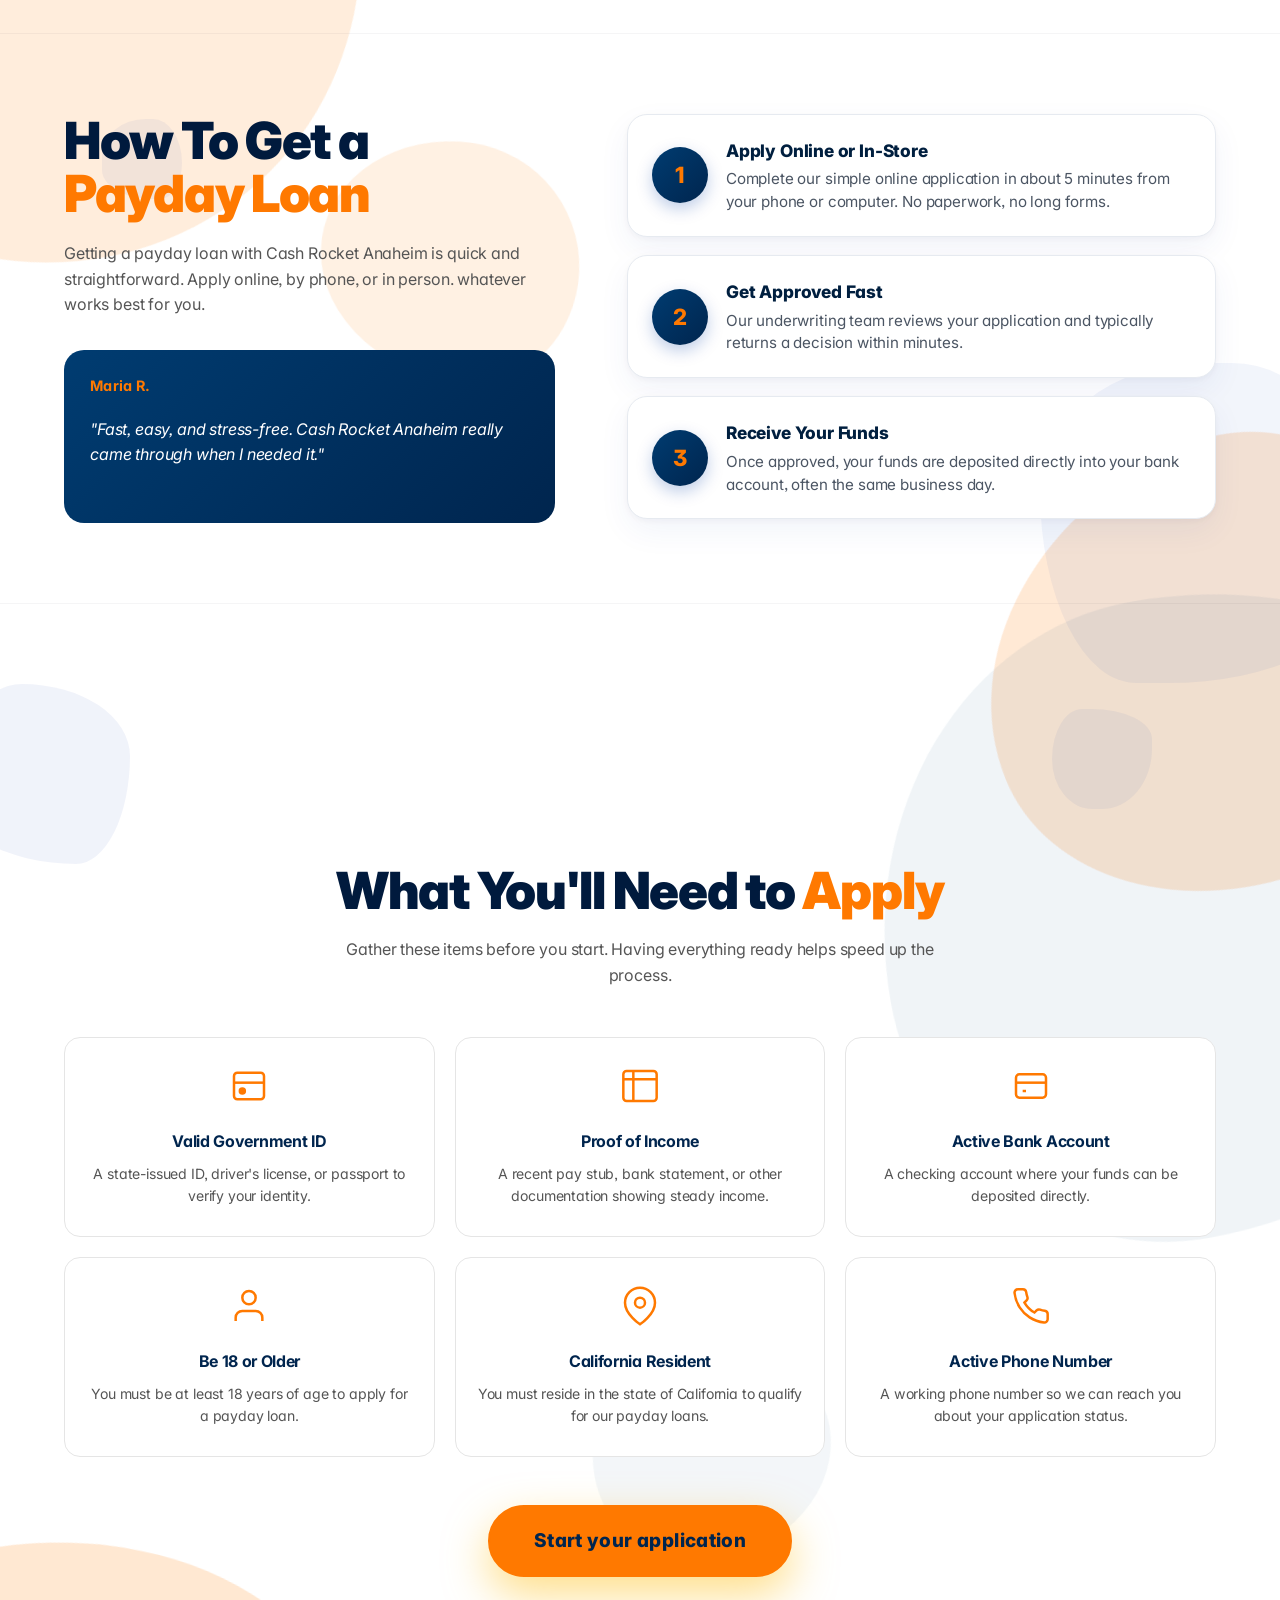
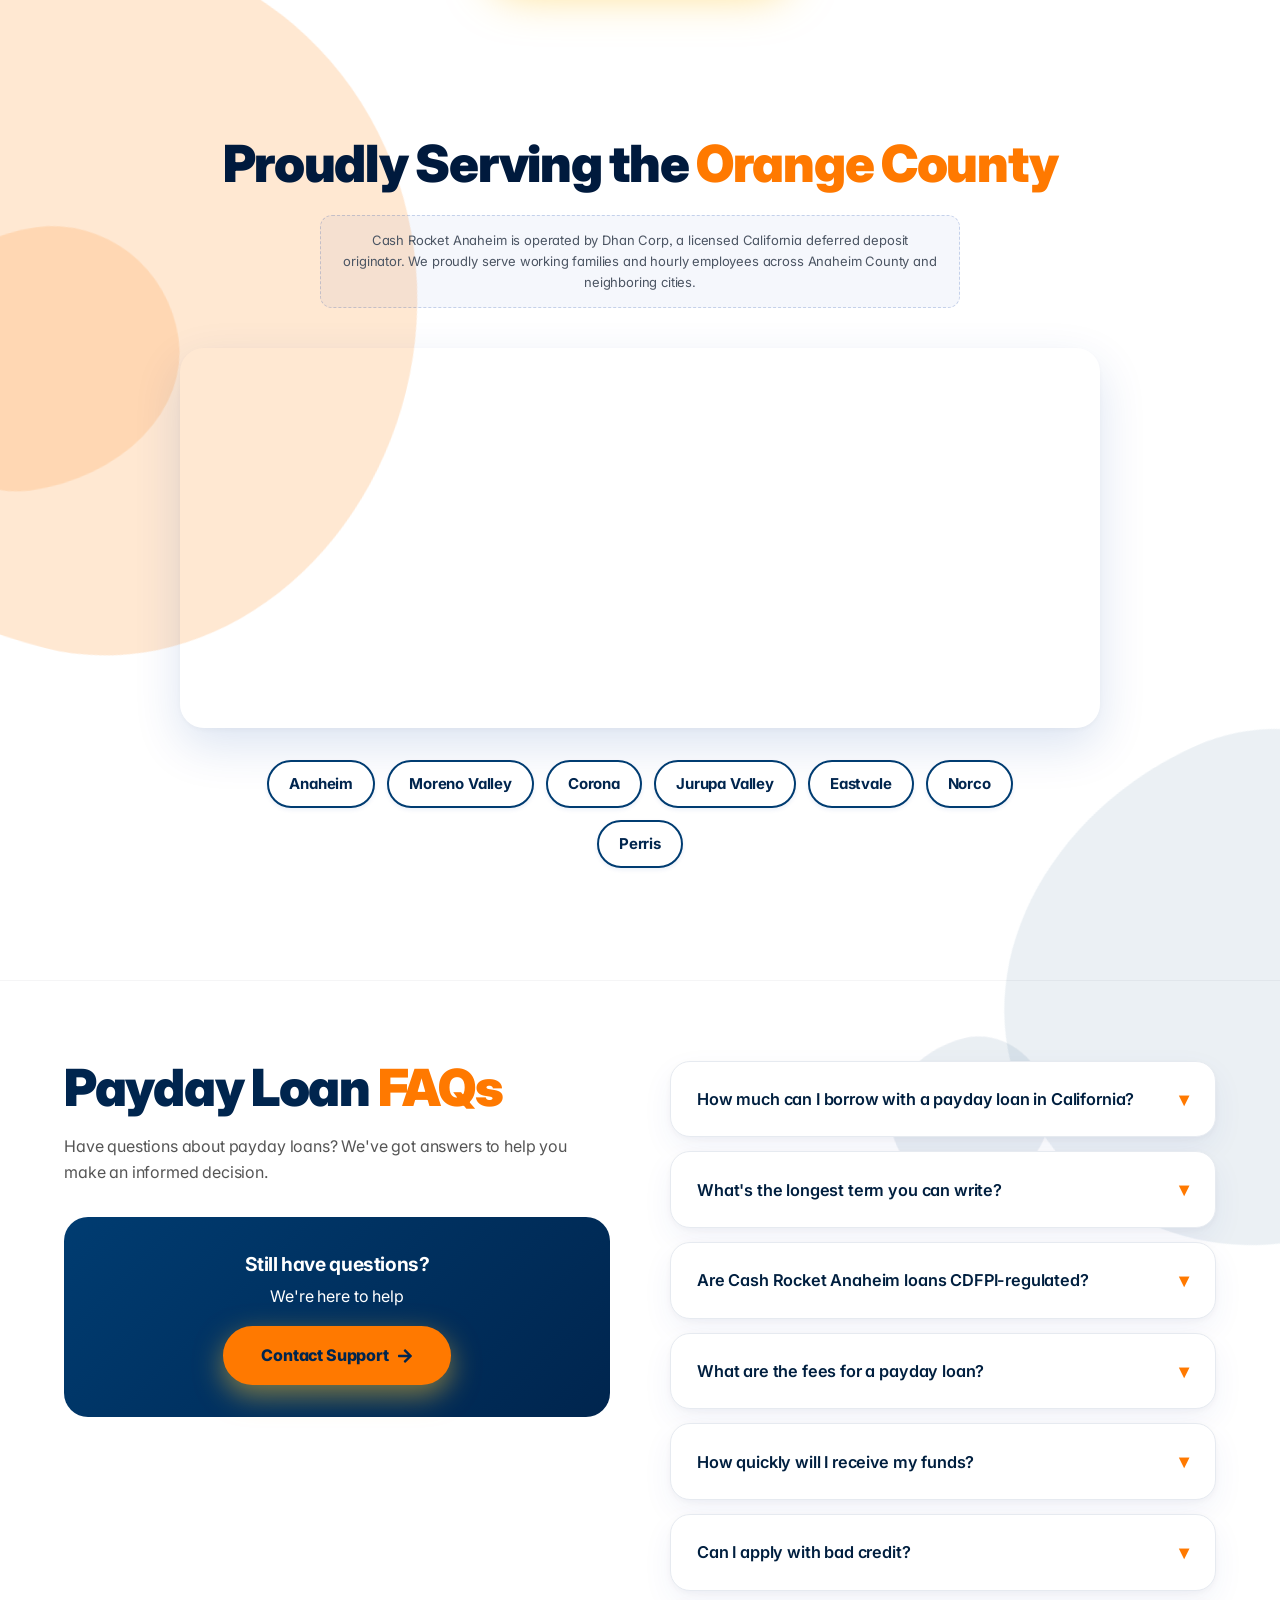
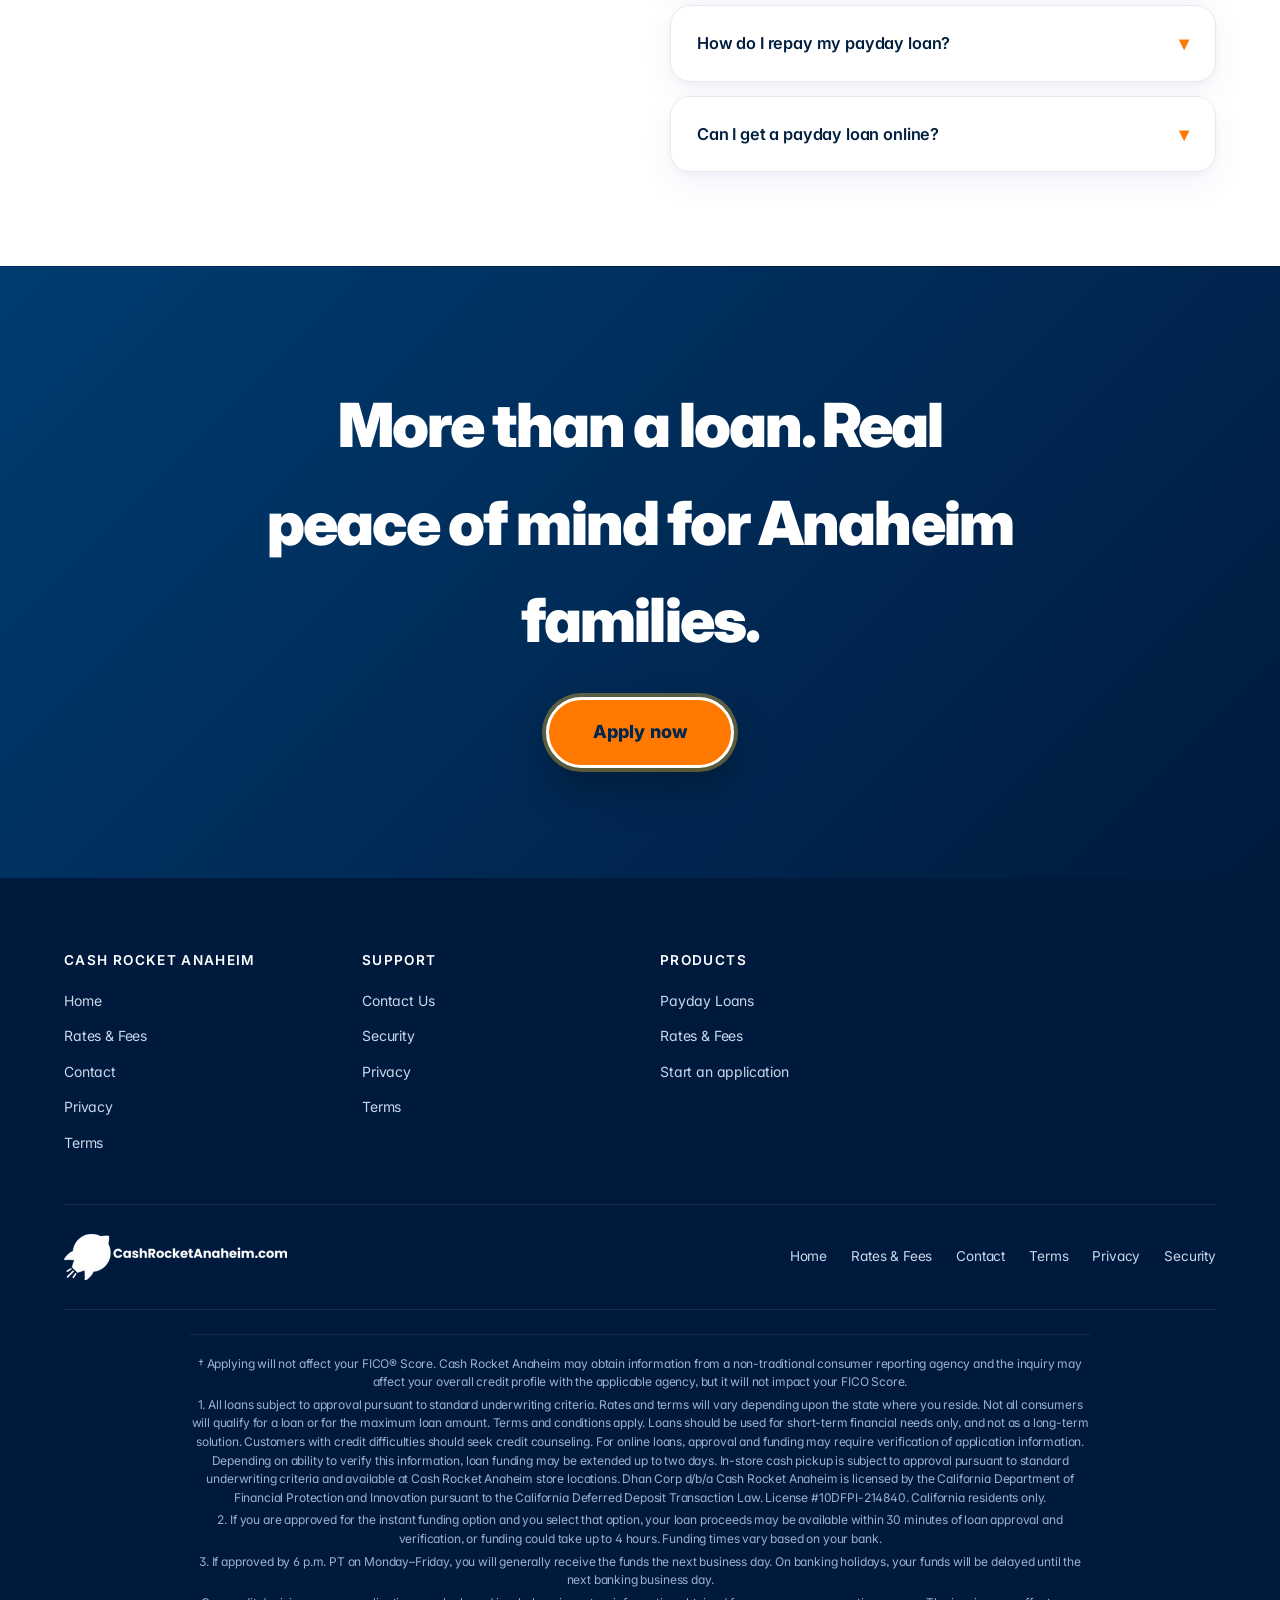
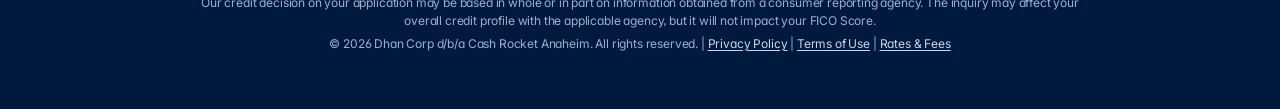
==== commit 112e8f3c: "site: final pre-launch fills + scrub Content changes per customer request: - License #: all [[LICENS" ====
--- a/index.html
+++ b/index.html
@@ -4,7 +4,7 @@
   <meta charset="UTF-8">
   <meta name="viewport" content="width=device-width, initial-scale=1.0">
   <title>Payday Loans Anaheim CA | Cash Rocket Anaheim</title>
-  <meta name="description" content="Fast payday loans in Anaheim, CA. Cash Rocket Anaheim offers $100–$255 same-day loans. Licensed California deferred deposit originator (CDFPI license #[[LICENSE_NUMBER]]). Apply online in 5 minutes.">
+  <meta name="description" content="Fast payday loans in Anaheim, CA. Cash Rocket Anaheim offers $100–$255 same-day loans. Licensed California deferred deposit originator (CDFPI license #214840). Apply online in 5 minutes.">
   <link rel="icon" type="image/png" href="/images/favicon.png">
   <link rel="apple-touch-icon" href="/images/favicon.png">
   <link rel="manifest" href="/site.webmanifest">
@@ -30,17 +30,17 @@
   <meta property="og:url" content="https://cashrocketanaheim.com/">
   <meta property="og:site_name" content="Cash Rocket Anaheim">
   <meta property="og:title" content="Payday Loans">
-  <meta property="og:description" content="Fast payday loans in Anaheim, CA. Cash Rocket Anaheim offers $100–$255 same-day loans. Licensed California deferred deposit originator (CDFPI license #[[LICENSE_NUMBER]]). Apply online in 5 minutes.">
+  <meta property="og:description" content="Fast payday loans in Anaheim, CA. Cash Rocket Anaheim offers $100–$255 same-day loans. Licensed California deferred deposit originator (CDFPI license #214840). Apply online in 5 minutes.">
   <meta property="og:image" content="https://cashrocketanaheim.com/images/og-default.png">
   <meta property="og:image:width" content="1200">
   <meta property="og:image:height" content="630">
   <meta property="og:locale" content="en_US">
   <meta name="twitter:card" content="summary_large_image">
   <meta name="twitter:title" content="Payday Loans">
-  <meta name="twitter:description" content="Fast payday loans in Anaheim, CA. Cash Rocket Anaheim offers $100–$255 same-day loans. Licensed California deferred deposit originator (CDFPI license #[[LICENSE_NUMBER]]). Apply online in 5 minutes.">
+  <meta name="twitter:description" content="Fast payday loans in Anaheim, CA. Cash Rocket Anaheim offers $100–$255 same-day loans. Licensed California deferred deposit originator (CDFPI license #214840). Apply online in 5 minutes.">
   <meta name="twitter:image" content="https://cashrocketanaheim.com/images/og-default.png">
-  <script type="application/ld+json">{"@context":"https://schema.org","@type":"FinancialService","@id":"https://cashrocketanaheim.com/#organization","name":"Cash Rocket Anaheim","alternateName":"Cash Rocket Anaheim California","url":"https://cashrocketanaheim.com","logo":"https://cashrocketanaheim.com/images/logo.png","image":"https://cashrocketanaheim.com/images/og-default.png","description":"Anaheim, California payday lender. Same-day funding from $100 to $255 under CDFPI license #[[LICENSE_NUMBER]] (operated by Dhan Corporation).","telephone":"657-366-7776","email":"info@cashrocketanaheim.com","areaServed":{"@type":"State","name":"California"},"sameAs":["https://www.facebook.com/cashrocketanaheim","https://www.instagram.com/cashrocketanaheim","https://twitter.com/cashrocketanaheim"],"priceRange":"$100-$255","contactPoint":{"@type":"ContactPoint","telephone":"657-366-7776","contactType":"Customer Service","areaServed":"US-CA","availableLanguage":["English","Spanish"]}}</script>
-  <script type="application/ld+json">{"@context":"https://schema.org","@type":"FinancialProduct","name":"Payday Loans","url":"https://cashrocketanaheim.com/","description":"Fast payday loans in Anaheim, CA. Cash Rocket Anaheim offers $100–$255 same-day loans. Licensed California deferred deposit originator (CDFPI license #[[LICENSE_NUMBER]]). Apply online in 5 minutes.","provider":{"@id":"https://cashrocketanaheim.com/#organization"},"areaServed":{"@type":"State","name":"California"},"category":"Loan"}</script>
+  <script type="application/ld+json">{"@context":"https://schema.org","@type":"FinancialService","@id":"https://cashrocketanaheim.com/#organization","name":"Cash Rocket Anaheim","alternateName":"Cash Rocket Anaheim California","url":"https://cashrocketanaheim.com","logo":"https://cashrocketanaheim.com/images/logo.png","image":"https://cashrocketanaheim.com/images/og-default.png","description":"Anaheim, California payday lender. Same-day funding from $100 to $255 under CDFPI license #214840 (operated by Dhan Corp).","telephone":"657-366-7776","email":"info@cashrocketanaheim.com","areaServed":{"@type":"State","name":"California"},"sameAs":["https://www.facebook.com/cashrocketanaheim","https://www.instagram.com/cashrocketanaheim","https://twitter.com/cashrocketanaheim"],"priceRange":"$100-$255","contactPoint":{"@type":"ContactPoint","telephone":"657-366-7776","contactType":"Customer Service","areaServed":"US-CA","availableLanguage":["English","Spanish"]}}</script>
+  <script type="application/ld+json">{"@context":"https://schema.org","@type":"FinancialProduct","name":"Payday Loans","url":"https://cashrocketanaheim.com/","description":"Fast payday loans in Anaheim, CA. Cash Rocket Anaheim offers $100–$255 same-day loans. Licensed California deferred deposit originator (CDFPI license #214840). Apply online in 5 minutes.","provider":{"@id":"https://cashrocketanaheim.com/#organization"},"areaServed":{"@type":"State","name":"California"},"category":"Loan"}</script>
   <script type="application/ld+json">{"@context":"https://schema.org","@type":"BreadcrumbList","itemListElement":[{"@type":"ListItem","position":1,"name":"Home","item":"https://cashrocketanaheim.com/"},{"@type":"ListItem","position":2,"name":"Loans","item":"https://cashrocketanaheim.com/loans/"},{"@type":"ListItem","position":3,"name":"Payday Loans","item":"https://cashrocketanaheim.com/"}]}</script>
   <!-- Google tag (gtag.js) -->
     <script>
@@ -105,7 +105,6 @@
     <nav class="main-nav" id="main-nav">
       <ul class="nav-list">
           <li class="nav-item"><a href="/">Payday Loans</a></li>
-          <li class="nav-item"><a href="/rates-and-fees/">Rates &amp; Fees</a></li>
           <li class="nav-item"><a href="#faq-section">FAQ</a></li>
           <li class="nav-item"><a href="/contact/">Contact</a></li>
         </ul>
@@ -135,7 +134,6 @@
       </div>
       <ul class="mobile-nav-list">
         <li class="mobile-nav-item"><a href="/">Payday Loans</a></li>
-        <li class="mobile-nav-item"><a href="/rates-and-fees/">Rates &amp; Fees</a></li>
         <li class="mobile-nav-item"><a href="#faq-section">FAQ</a></li>
         <li class="mobile-nav-item"><a href="/contact/">Contact</a></li>
       </ul>
@@ -581,7 +579,7 @@
   <div class="container">
     <h2 id="service-area-heading" class="section-heading animate-on-scroll" style="text-align:center">Proudly Serving the <span class="underline-accent">Orange County</span></h2>
     <p style="text-align:center;max-width:640px;margin:0 auto 32px;color:#4b5563" class="animate-on-scroll">
-      Cash Rocket Anaheim is operated by Dhan Corporation, a licensed California deferred deposit originator. We proudly serve working families and hourly employees across Anaheim County and neighboring cities.
+      Cash Rocket Anaheim is operated by Dhan Corp, a licensed California deferred deposit originator. We proudly serve working families and hourly employees across Anaheim County and neighboring cities.
     </p>
         <div class="service-area-map animate-on-scroll">
       <iframe
@@ -596,9 +594,6 @@
       <li>Anaheim</li><li>Moreno Valley</li><li>Corona</li><li>Jurupa Valley</li>
       <li>Eastvale</li><li>Norco</li><li>Perris</li>
     </ul>
-    <p style="text-align:center;margin-top:28px;font-size:14px;color:#6b7280" class="animate-on-scroll">
-      Available to California residents only. All loans are originated and serviced by Dhan Corporation under CDFPI license #[[LICENSE_NUMBER]].
-    </p>
   </div>
 </section>
 <!-- ══════════════════════════════════════ -->
@@ -627,7 +622,7 @@
       </details>
       <details class="faq-item">
         <summary>Are Cash Rocket Anaheim loans CDFPI-regulated?<span class="faq-arrow">▾</span></summary>
-        <div class="faq-answer"><p>Yes. All loans are originated and serviced by Dhan Corporation, a California-licensed deferred deposit originator (CDFPI license #[[LICENSE_NUMBER]]). You can verify our license with the California Department of Financial Protection and Innovation at <a href="https://dfpi.ca.gov/" rel="noopener">dfpi.ca.gov</a>.</p></div>
+        <div class="faq-answer"><p>Yes. All loans are originated and serviced by Dhan Corp, a California-licensed deferred deposit originator (CDFPI license #214840). You can verify our license with the California Department of Financial Protection and Innovation at <a href="https://dfpi.ca.gov/" rel="noopener">dfpi.ca.gov</a>.</p></div>
       </details>
       <details class="faq-item">
         <summary>What are the fees for a payday loan?<span class="faq-arrow">▾</span></summary>
@@ -705,7 +700,6 @@
     <div class="footer-bottom">
       <div class="footer-bottom-left">
         <a href="/"><img src="/images/logo.png" alt="Cash Rocket Anaheim" width="256" height="64" loading="lazy"></a>
-        <span class="footer-badge-text" style="color:#003C71;font-weight:700;font-size:11px;letter-spacing:.08em">CDFPI LICENSED · [[LICENSE_NUMBER]]</span>
       </div>
       <div class="footer-bottom-links">
         <a href="/">Home</a>
@@ -720,11 +714,11 @@
 
     <div class="footer-legal">
       <p>&dagger; Applying will not affect your FICO&reg; Score. Cash Rocket Anaheim may obtain information from a non-traditional consumer reporting agency and the inquiry may affect your overall credit profile with the applicable agency, but it will not impact your FICO Score.</p>
-      <p>1. All loans subject to approval pursuant to standard underwriting criteria. Rates and terms will vary depending upon the state where you reside. Not all consumers will qualify for a loan or for the maximum loan amount. Terms and conditions apply. Loans should be used for short-term financial needs only, and not as a long-term solution. Customers with credit difficulties should seek credit counseling. For online loans, approval and funding may require verification of application information. Depending on ability to verify this information, loan funding may be extended up to two days. In-store cash pickup is subject to approval pursuant to standard underwriting criteria and available at Cash Rocket Anaheim store locations. Dhan Corporation d/b/a Cash Rocket Anaheim is licensed by the California Department of Financial Protection and Innovation pursuant to the California Deferred Deposit Transaction Law. License #10DFPI-214840. California residents only.</p>
+      <p>1. All loans subject to approval pursuant to standard underwriting criteria. Rates and terms will vary depending upon the state where you reside. Not all consumers will qualify for a loan or for the maximum loan amount. Terms and conditions apply. Loans should be used for short-term financial needs only, and not as a long-term solution. Customers with credit difficulties should seek credit counseling. For online loans, approval and funding may require verification of application information. Depending on ability to verify this information, loan funding may be extended up to two days. In-store cash pickup is subject to approval pursuant to standard underwriting criteria and available at Cash Rocket Anaheim store locations. Dhan Corp d/b/a Cash Rocket Anaheim is licensed by the California Department of Financial Protection and Innovation pursuant to the California Deferred Deposit Transaction Law. License #10DFPI-214840. California residents only.</p>
       <p>2. If you are approved for the instant funding option and you select that option, your loan proceeds may be available within 30 minutes of loan approval and verification, or funding could take up to 4 hours. Funding times vary based on your bank.</p>
       <p>3. If approved by 6 p.m. PT on Monday&ndash;Friday, you will generally receive the funds the next business day. On banking holidays, your funds will be delayed until the next banking business day.</p>
       <p>Our credit decision on your application may be based in whole or in part on information obtained from a consumer reporting agency. The inquiry may affect your overall credit profile with the applicable agency, but it will not impact your FICO Score.</p>
-      <p>&copy; 2026 Dhan Corporation d/b/a Cash Rocket Anaheim. All rights reserved. | <a href="/privacy/">Privacy Policy</a> | <a href="/terms/">Terms of Use</a> | <a href="/rates-and-fees/">Rates &amp; Fees</a></p>
+      <p>&copy; 2026 Dhan Corp d/b/a Cash Rocket Anaheim. All rights reserved. | <a href="/privacy/">Privacy Policy</a> | <a href="/terms/">Terms of Use</a> | <a href="/rates-and-fees/">Rates &amp; Fees</a></p>
     </div>
 
     
--- a/css/style.css
+++ b/css/style.css
@@ -5368,3 +5368,63 @@
   .pre-footer     { padding: 96px 0 !important; }
   .testimonials   { padding-top: 80px !important; }
 }
+
+
+/* ═════════════════════════════════════════════════════════════════════
+   LOGO SIZING v15 — match CER's rendered pixel width
+   Cash Rocket logo is 4:1; CER is 3.56:1. At the same CSS height the
+   CRA logo renders ~12% wider. Heights reduced by 3.56/4.00 = 0.89 so
+   the logo takes up the same horizontal space as CER's live logo.
+   ═════════════════════════════════════════════════════════════════════ */
+.site-header .logo img {
+  height: 64px !important;
+  max-height: 64px !important;
+  min-height: 40px !important;
+}
+.mobile-menu-logo img,
+.mobile-menu-header img {
+  height: 48px !important;
+  max-height: 48px !important;
+}
+.footer-bottom-left img,
+.pre-footer img {
+  height: 56px !important;
+  max-height: 56px !important;
+}
+
+@media (max-width: 768px) {
+  .site-header .logo img,
+  .cer-header .cer-logo img {
+    height: 80px !important;
+    max-height: 80px !important;
+  }
+}
+@media (max-width: 500px) {
+  .site-header .logo img,
+  .cer-header .cer-logo img {
+    height: 72px !important;
+    max-height: 72px !important;
+  }
+}
+@media (max-width: 480px) {
+  .mobile-menu-logo img { height: 40px !important; max-height: 40px !important; }
+  .footer-bottom-left img, .pre-footer img { height: 46px !important; max-height: 46px !important; }
+}
+@media (max-width: 420px) {
+  .site-header .logo img,
+  .cer-header .cer-logo img {
+    height: 64px !important;
+    max-height: 64px !important;
+  }
+}
+
+
+/* ═════════════════════════════════════════════════════════════════════
+   FOOTER LOGO — white tint for contrast against dark footer background.
+   Cash Rocket Anaheim logo uses navy text which clashed; filter inverts
+   everything that is dark to white. Leaves the orange accent alone.
+   ═════════════════════════════════════════════════════════════════════ */
+.footer-bottom-left img,
+.site-footer .footer-bottom-left img {
+  filter: brightness(0) invert(1) !important;
+}
--- a/css/style.css
+++ b/css/style.css
@@ -5368,3 +5368,63 @@
   .pre-footer     { padding: 96px 0 !important; }
   .testimonials   { padding-top: 80px !important; }
 }
+
+
+/* ═════════════════════════════════════════════════════════════════════
+   LOGO SIZING v15 — match CER's rendered pixel width
+   Cash Rocket logo is 4:1; CER is 3.56:1. At the same CSS height the
+   CRA logo renders ~12% wider. Heights reduced by 3.56/4.00 = 0.89 so
+   the logo takes up the same horizontal space as CER's live logo.
+   ═════════════════════════════════════════════════════════════════════ */
+.site-header .logo img {
+  height: 64px !important;
+  max-height: 64px !important;
+  min-height: 40px !important;
+}
+.mobile-menu-logo img,
+.mobile-menu-header img {
+  height: 48px !important;
+  max-height: 48px !important;
+}
+.footer-bottom-left img,
+.pre-footer img {
+  height: 56px !important;
+  max-height: 56px !important;
+}
+
+@media (max-width: 768px) {
+  .site-header .logo img,
+  .cer-header .cer-logo img {
+    height: 80px !important;
+    max-height: 80px !important;
+  }
+}
+@media (max-width: 500px) {
+  .site-header .logo img,
+  .cer-header .cer-logo img {
+    height: 72px !important;
+    max-height: 72px !important;
+  }
+}
+@media (max-width: 480px) {
+  .mobile-menu-logo img { height: 40px !important; max-height: 40px !important; }
+  .footer-bottom-left img, .pre-footer img { height: 46px !important; max-height: 46px !important; }
+}
+@media (max-width: 420px) {
+  .site-header .logo img,
+  .cer-header .cer-logo img {
+    height: 64px !important;
+    max-height: 64px !important;
+  }
+}
+
+
+/* ═════════════════════════════════════════════════════════════════════
+   FOOTER LOGO — white tint for contrast against dark footer background.
+   Cash Rocket Anaheim logo uses navy text which clashed; filter inverts
+   everything that is dark to white. Leaves the orange accent alone.
+   ═════════════════════════════════════════════════════════════════════ */
+.footer-bottom-left img,
+.site-footer .footer-bottom-left img {
+  filter: brightness(0) invert(1) !important;
+}
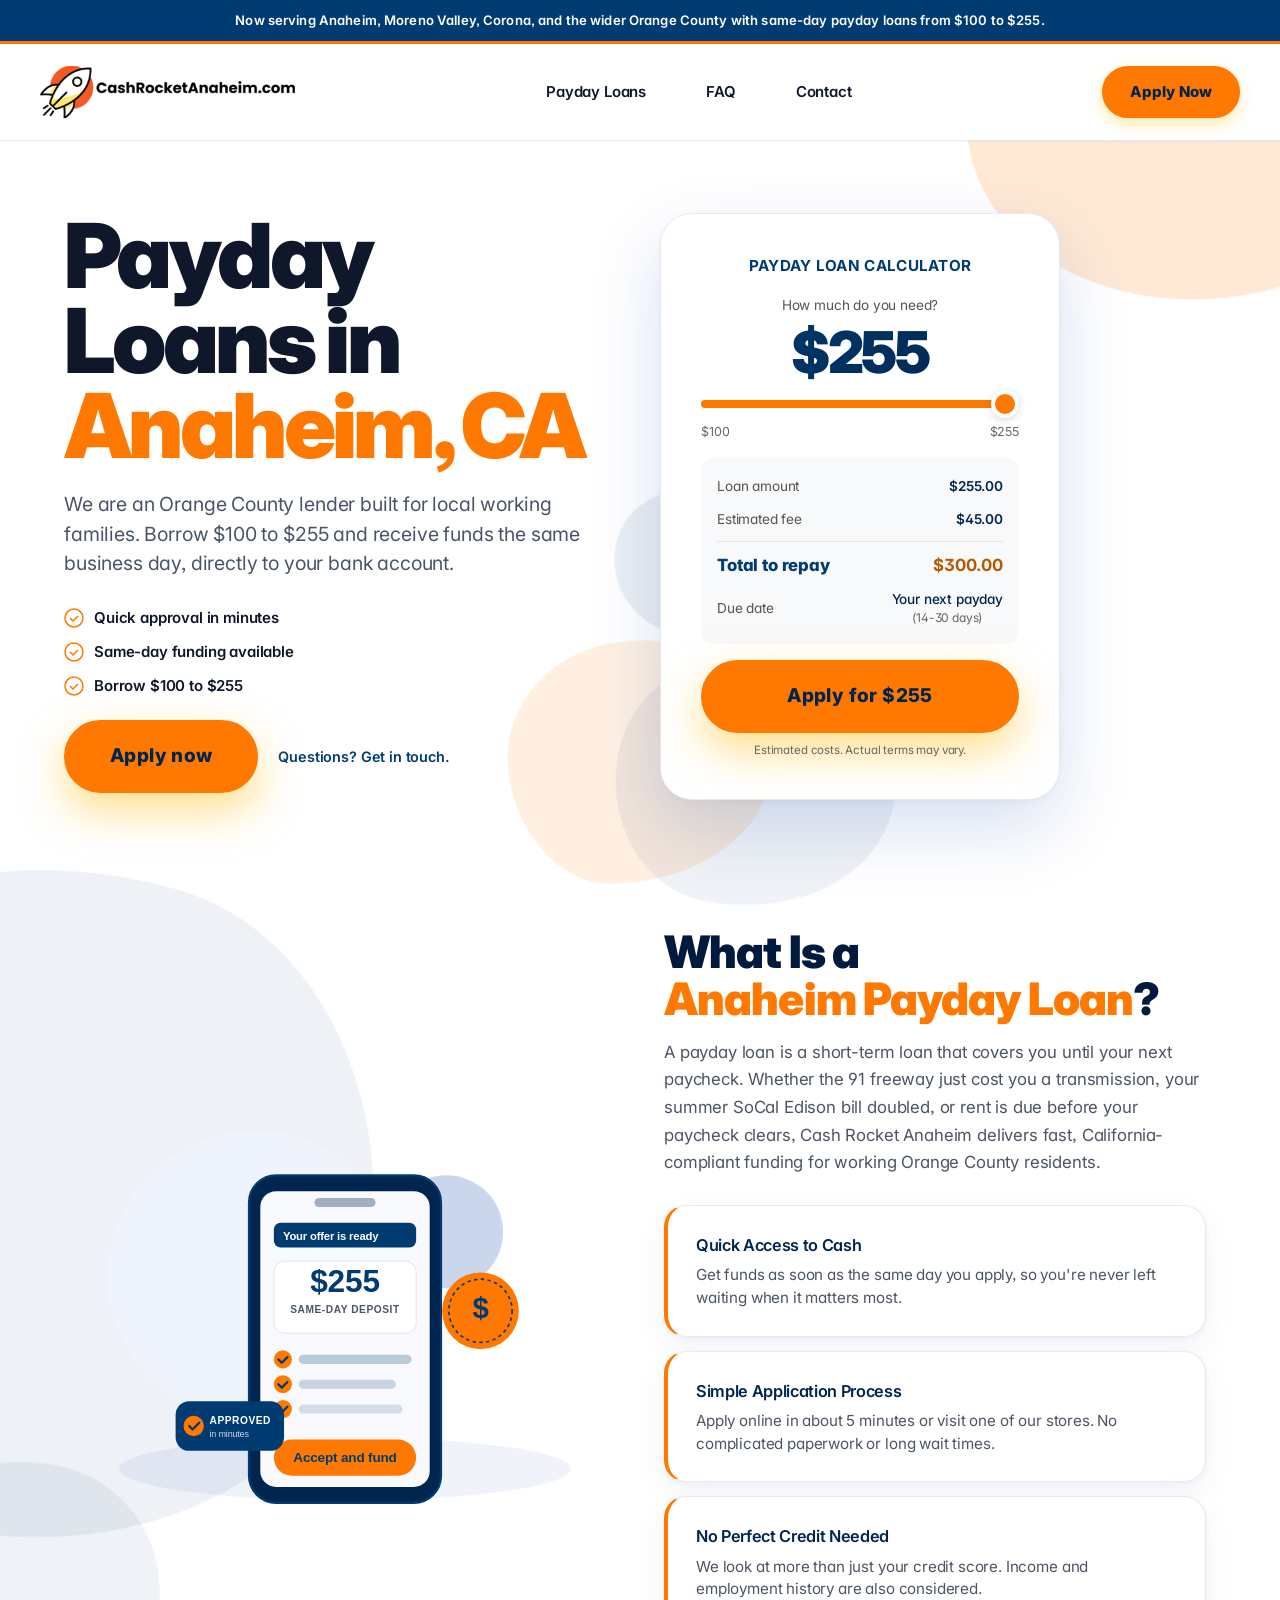
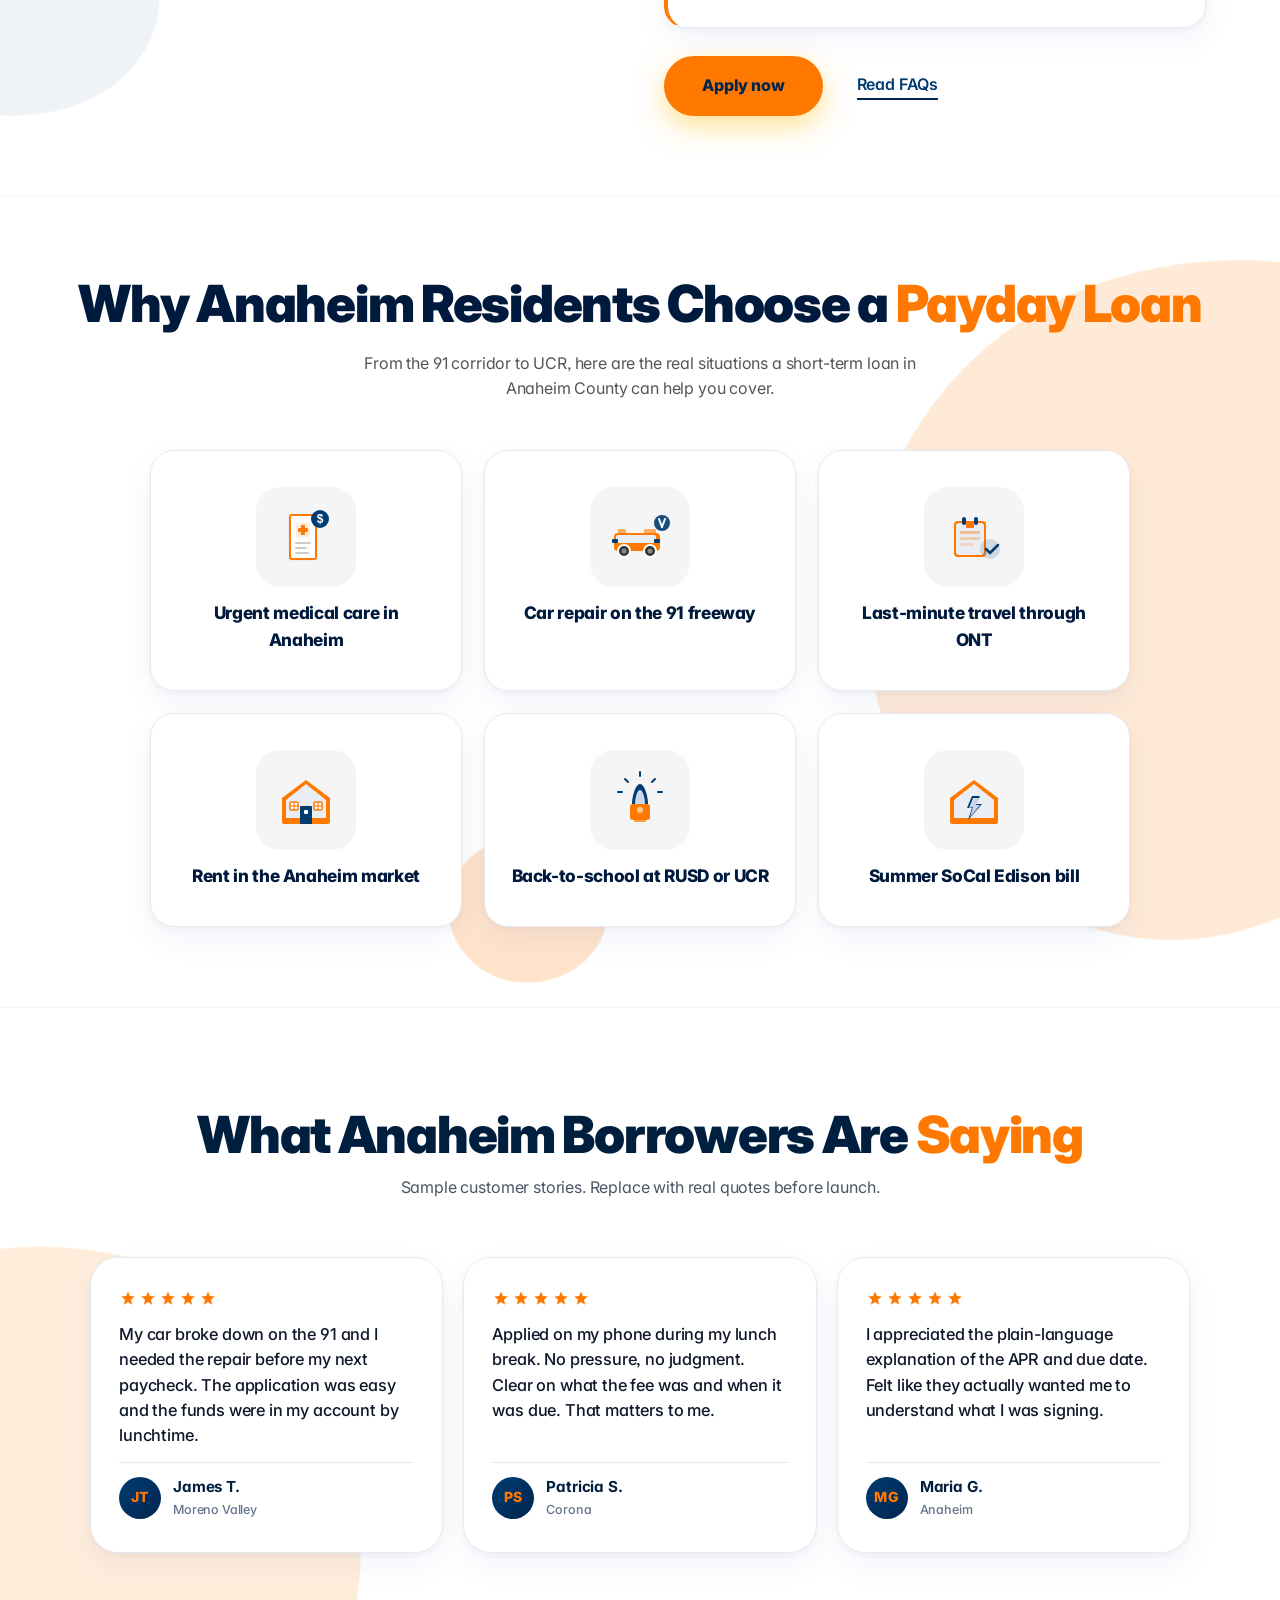
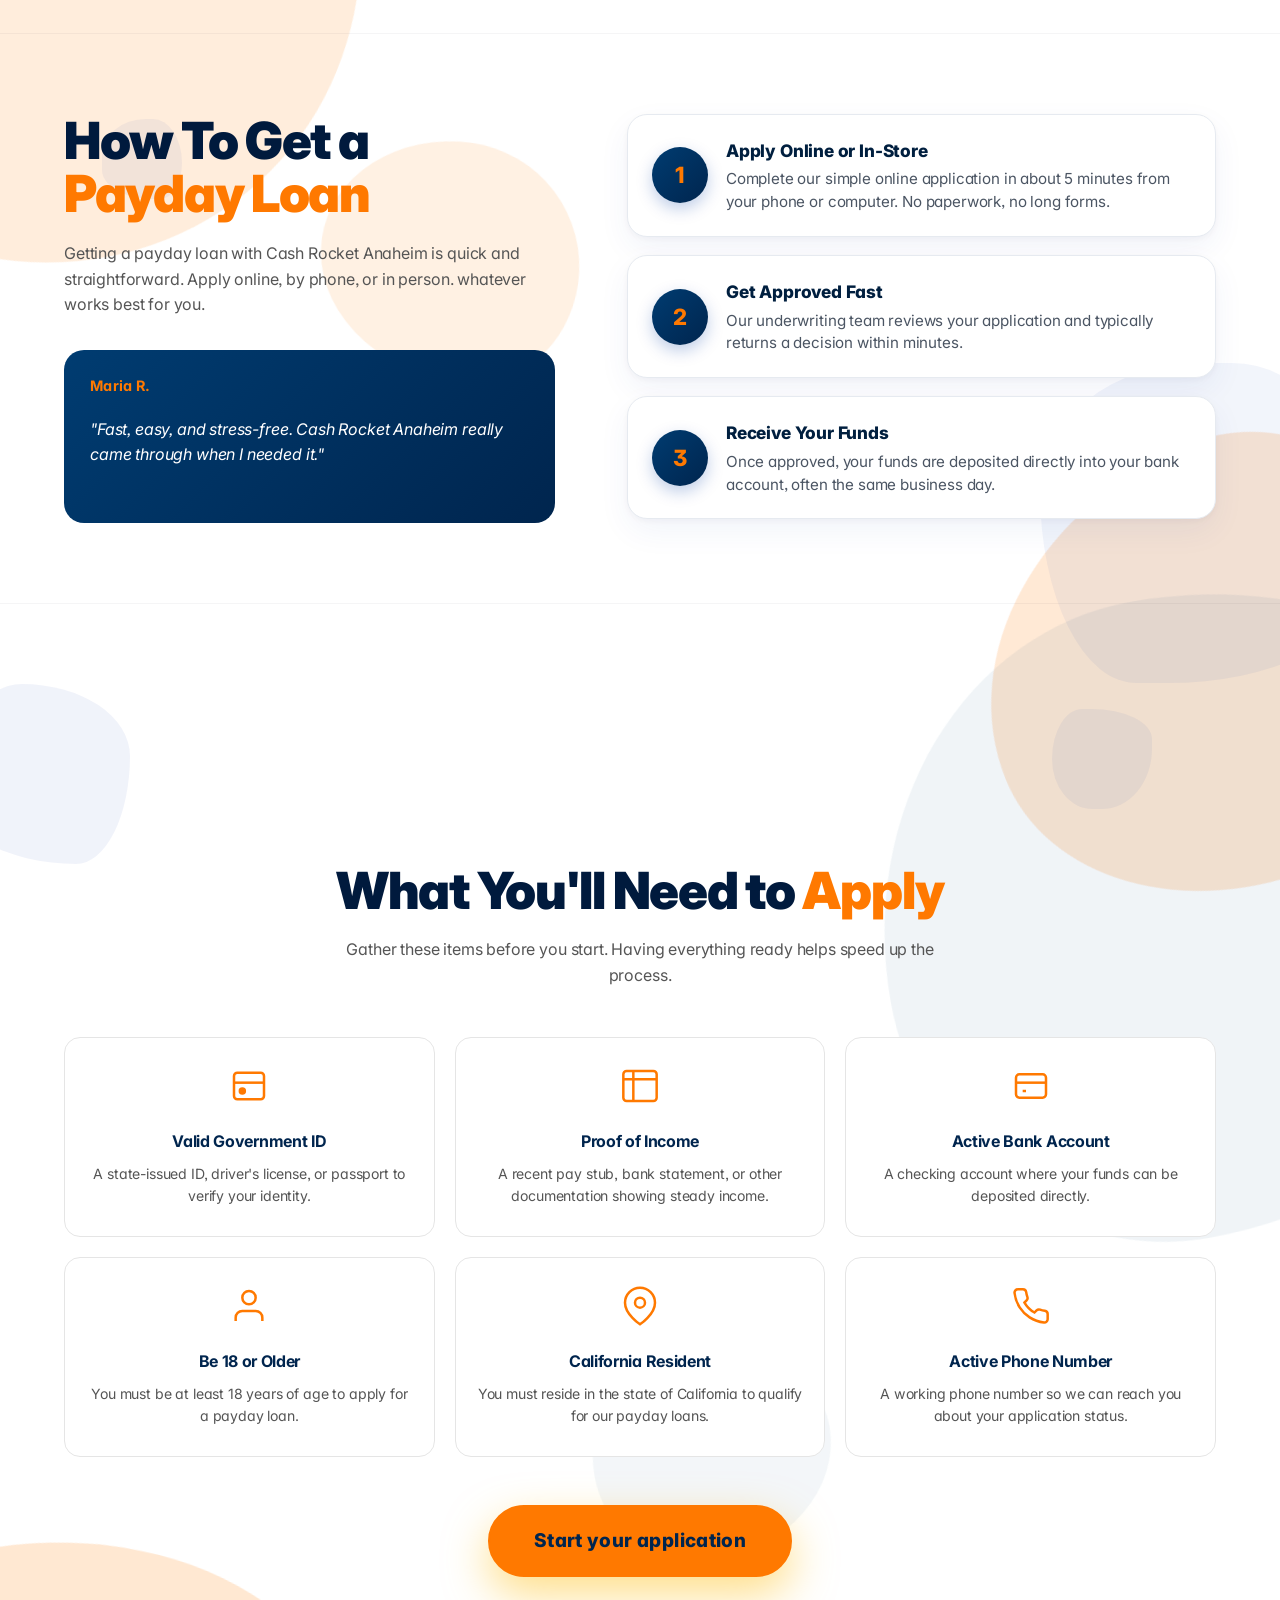
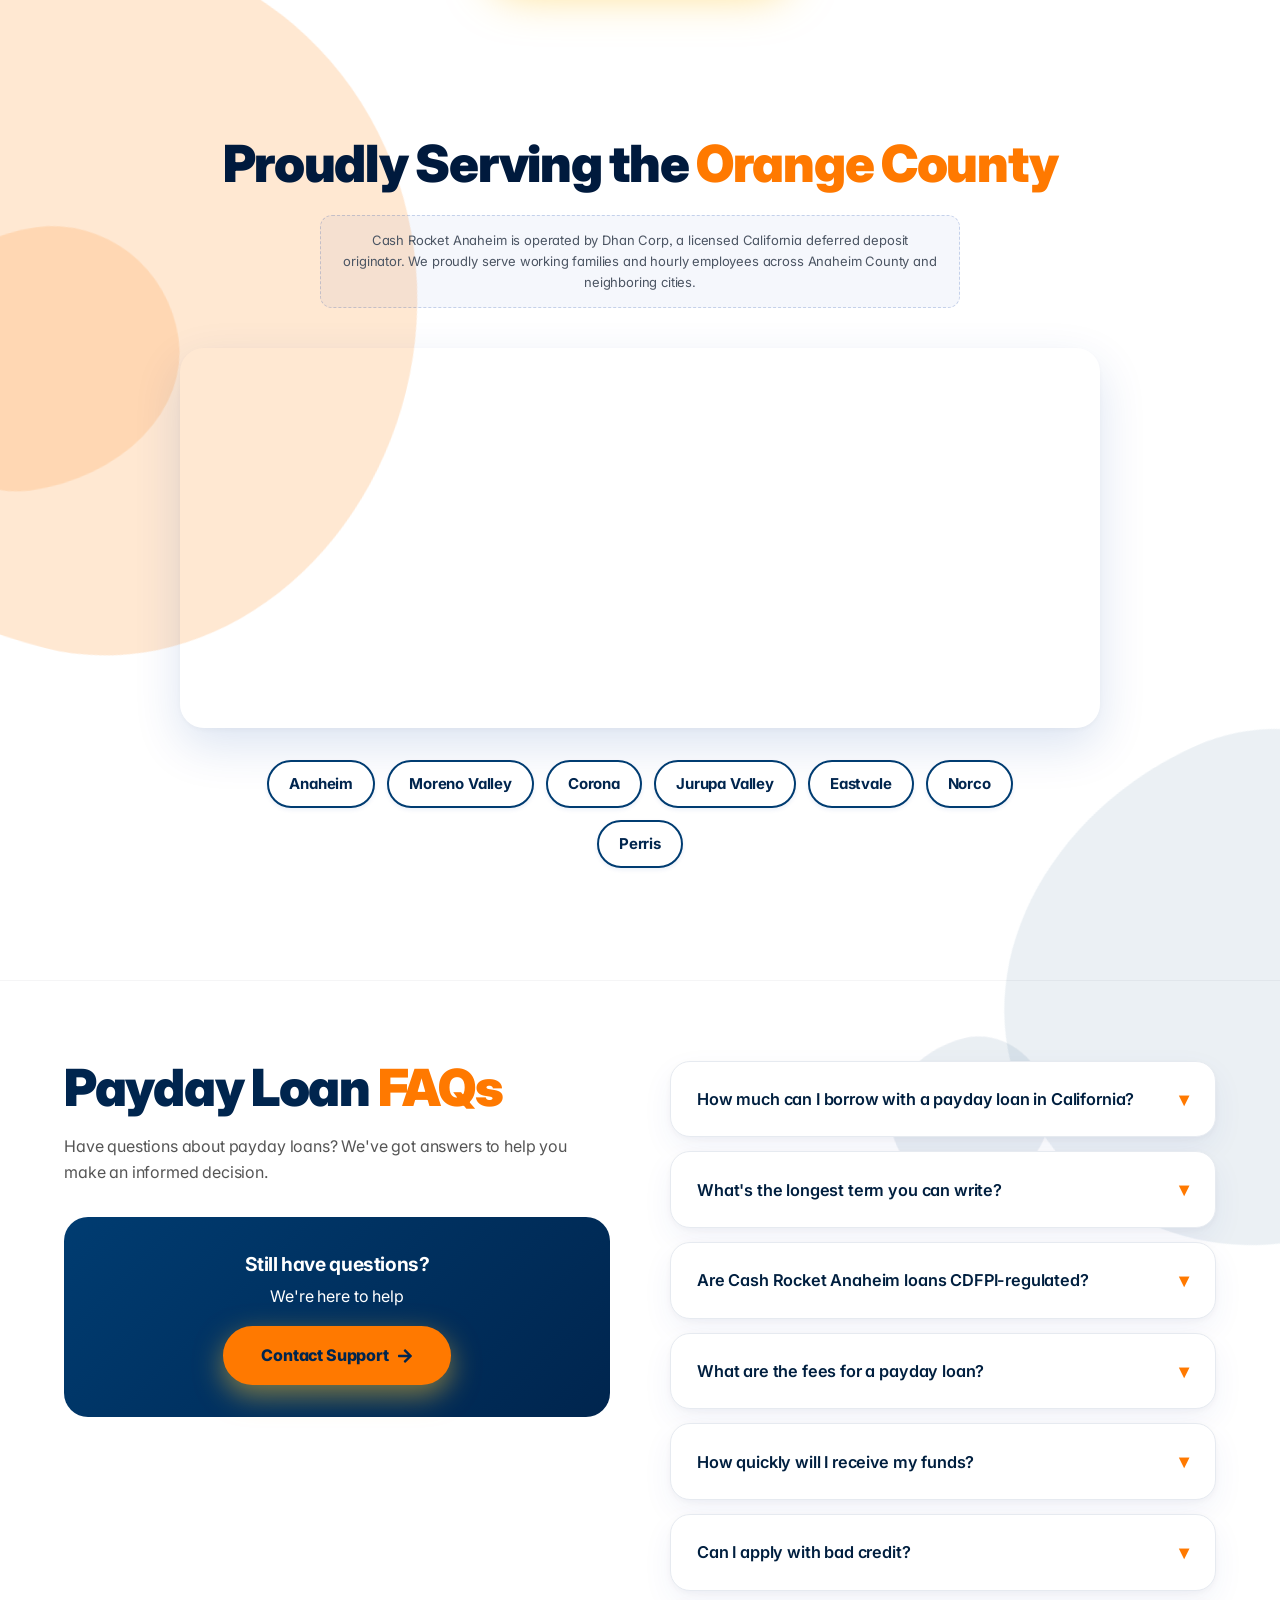
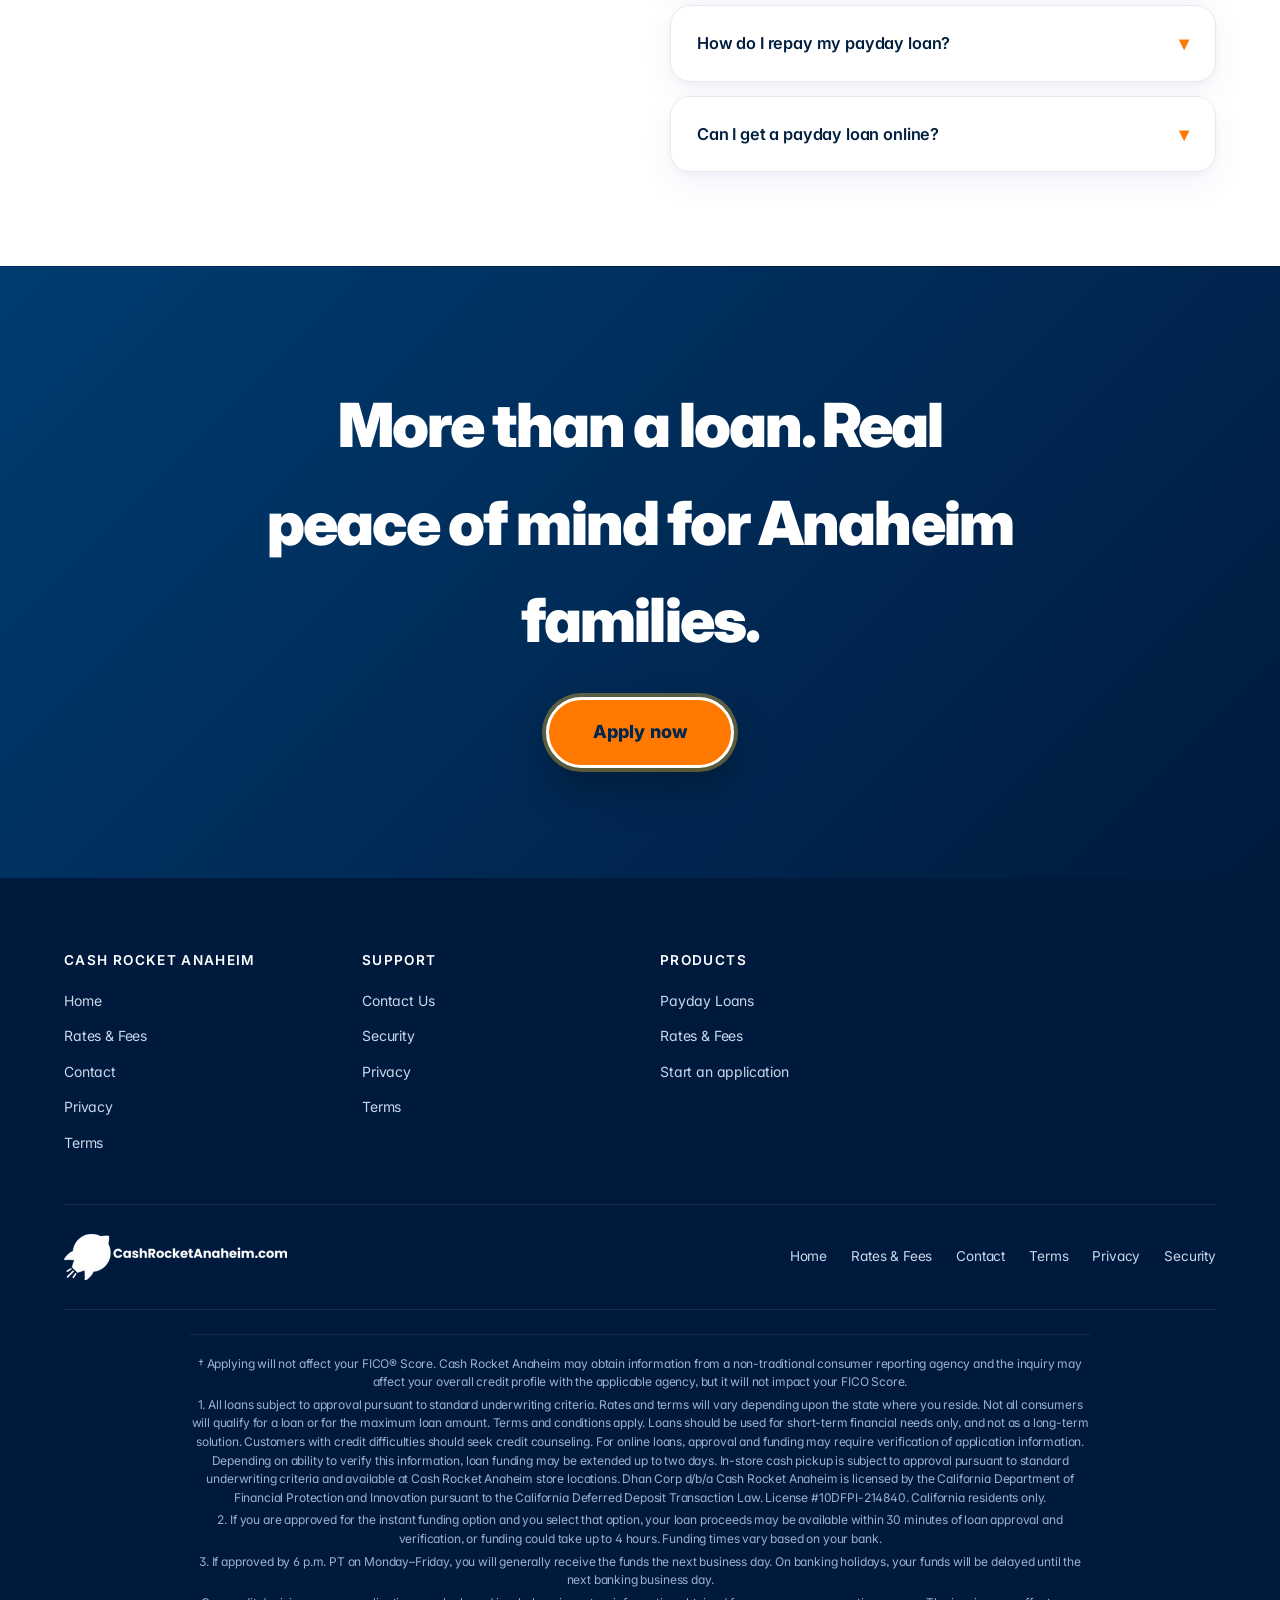
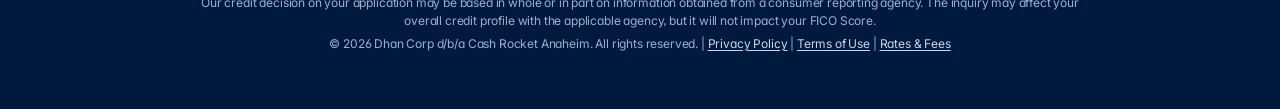
==== commit 5dd660bc: "perf+a11y+seo+bp: round of PageSpeed mobile fixes Lighthouse mobile audit on cashrocketanaheim.com f" ====
--- a/index.html
+++ b/index.html
@@ -9,12 +9,6 @@
   <link rel="apple-touch-icon" href="/images/favicon.png">
   <link rel="manifest" href="/site.webmanifest">
   <meta name="theme-color" content="#FF7900">
-  <link rel="preload" href="/fonts/poppins-600.woff2" as="font" type="font/woff2" crossorigin>
-  <link rel="preload" href="/fonts/poppins-700.woff2" as="font" type="font/woff2" crossorigin>
-  <link rel="preload" href="/fonts/poppins-400.woff2" as="font" type="font/woff2" crossorigin>
-  <link rel="preload" href="/fonts/poppins-500.woff2" as="font" type="font/woff2" crossorigin>
-  <link rel="preload" href="/fonts/poppins-800.woff2" as="font" type="font/woff2" crossorigin>
-  <link rel="preload" href="/fonts/poppins-400-ext.woff2" as="font" type="font/woff2" crossorigin>
   <link rel="preload" href="/css/style.css?v=14" as="style">
   <link rel="preconnect" href="https://fonts.googleapis.com">
   <link rel="preconnect" href="https://fonts.gstatic.com" crossorigin>
@@ -47,24 +41,27 @@
     window.dataLayer = window.dataLayer || [];
     function gtag(){dataLayer.push(arguments);}
     gtag('js', new Date());
-    gtag('config', '[[GA4_ID]]', {
-      'send_page_view': true,
-      'cookie_flags': 'SameSite=None;Secure'
-    });
-
-    // Defer gtag.js until first user interaction (keeps LCP fast, clean PageSpeed)
-    (function(){
-      var loaded=false;
-      function load(){
-        if(loaded)return;loaded=true;
-        var s=document.createElement('script');
-        s.async=true;s.src='https://www.googletagmanager.com/gtag/js?id=[[GA4_ID]]';
-        document.head.appendChild(s);
-      }
-      ['scroll','mousemove','touchstart','keydown','pointerdown'].forEach(function(e){
-        window.addEventListener(e,load,{once:true,passive:true});
+    var GA4_ID = '[[GA4_ID]]';
+    if (GA4_ID && GA4_ID.indexOf('[[') !== 0) {
+      gtag('config', GA4_ID, {
+        'send_page_view': true,
+        'cookie_flags': 'SameSite=None;Secure'
       });
-    })();
+
+      // Defer gtag.js until first user interaction (keeps LCP fast, clean PageSpeed)
+      (function(){
+        var loaded=false;
+        function load(){
+          if(loaded)return;loaded=true;
+          var s=document.createElement('script');
+          s.async=true;s.src='https://www.googletagmanager.com/gtag/js?id='+GA4_ID;
+          document.head.appendChild(s);
+        }
+        ['scroll','mousemove','touchstart','keydown','pointerdown'].forEach(function(e){
+          window.addEventListener(e,load,{once:true,passive:true});
+        });
+      })();
+    }
   </script>
   <script src="/js/main.js" defer></script>
   <script src="/js/analytics.js" defer></script>
@@ -220,7 +217,7 @@
   <div class="features-blob" aria-hidden="true"></div>
   <div class="container features-grid">
     <div class="features-image-v2" aria-hidden="true">
-        <svg viewBox="0 0 480 420" width="100%" height="auto" xmlns="http://www.w3.org/2000/svg" style="max-width:440px;display:block;margin:0 auto">
+        <svg viewBox="0 0 480 420" width="100%" xmlns="http://www.w3.org/2000/svg" style="max-width:440px;display:block;margin:0 auto">
           <!-- soft background blob -->
           <ellipse cx="240" cy="340" rx="200" ry="28" fill="rgba(0,61,165,.06)"/>
           <circle cx="160" cy="170" r="130" fill="#EFF3FC"/>
@@ -423,7 +420,7 @@
     <div class="testimonials-grid">
 
       <figure class="tm-card animate-on-scroll">
-        <div class="tm-stars" aria-label="5 star rating">
+        <div class="tm-stars" role="img" aria-label="5 star rating">
           <svg viewBox="0 0 24 24" width="18" height="18" fill="#FF7900"><path d="M12 2 L14.5 8 L21 8.5 L16 13 L17.5 19.5 L12 16 L6.5 19.5 L8 13 L3 8.5 L9.5 8 Z"/></svg>
           <svg viewBox="0 0 24 24" width="18" height="18" fill="#FF7900"><path d="M12 2 L14.5 8 L21 8.5 L16 13 L17.5 19.5 L12 16 L6.5 19.5 L8 13 L3 8.5 L9.5 8 Z"/></svg>
           <svg viewBox="0 0 24 24" width="18" height="18" fill="#FF7900"><path d="M12 2 L14.5 8 L21 8.5 L16 13 L17.5 19.5 L12 16 L6.5 19.5 L8 13 L3 8.5 L9.5 8 Z"/></svg>
@@ -441,7 +438,7 @@
       </figure>
 
       <figure class="tm-card animate-on-scroll">
-        <div class="tm-stars" aria-label="5 star rating">
+        <div class="tm-stars" role="img" aria-label="5 star rating">
           <svg viewBox="0 0 24 24" width="18" height="18" fill="#FF7900"><path d="M12 2 L14.5 8 L21 8.5 L16 13 L17.5 19.5 L12 16 L6.5 19.5 L8 13 L3 8.5 L9.5 8 Z"/></svg>
           <svg viewBox="0 0 24 24" width="18" height="18" fill="#FF7900"><path d="M12 2 L14.5 8 L21 8.5 L16 13 L17.5 19.5 L12 16 L6.5 19.5 L8 13 L3 8.5 L9.5 8 Z"/></svg>
           <svg viewBox="0 0 24 24" width="18" height="18" fill="#FF7900"><path d="M12 2 L14.5 8 L21 8.5 L16 13 L17.5 19.5 L12 16 L6.5 19.5 L8 13 L3 8.5 L9.5 8 Z"/></svg>
@@ -459,7 +456,7 @@
       </figure>
 
       <figure class="tm-card animate-on-scroll">
-        <div class="tm-stars" aria-label="5 star rating">
+        <div class="tm-stars" role="img" aria-label="5 star rating">
           <svg viewBox="0 0 24 24" width="18" height="18" fill="#FF7900"><path d="M12 2 L14.5 8 L21 8.5 L16 13 L17.5 19.5 L12 16 L6.5 19.5 L8 13 L3 8.5 L9.5 8 Z"/></svg>
           <svg viewBox="0 0 24 24" width="18" height="18" fill="#FF7900"><path d="M12 2 L14.5 8 L21 8.5 L16 13 L17.5 19.5 L12 16 L6.5 19.5 L8 13 L3 8.5 L9.5 8 Z"/></svg>
           <svg viewBox="0 0 24 24" width="18" height="18" fill="#FF7900"><path d="M12 2 L14.5 8 L21 8.5 L16 13 L17.5 19.5 L12 16 L6.5 19.5 L8 13 L3 8.5 L9.5 8 Z"/></svg>
--- a/css/style.css
+++ b/css/style.css
@@ -41,7 +41,7 @@
 .underline-accent {
   position: relative;
   display: inline-block;
-  color: #FF7900;
+  color: #B85800;
 }
 .underline-accent::after {
   content: '';
@@ -699,7 +699,7 @@
   overflow: hidden;
 }
 .social-proof .section-heading { margin-bottom: 48px; color: #fff; }
-.social-proof .underline-accent { color: #FF7900; }
+.social-proof .underline-accent { color: #B85800; }
 .proof-grid { display: grid; grid-template-columns: repeat(3, 1fr); gap: 24px; }
 .proof-card {
   padding: 40px 28px;
@@ -1364,7 +1364,7 @@
 }
 .calc-row span:last-child { font-weight: 600; color: #00254E; }
 .calc-total { font-size: 1.05rem; }
-.calc-total span:last-child { color: #FF7900; font-weight: 700; }
+.calc-total span:last-child { color: #B85800; font-weight: 700; }
 .calc-due span:last-child { font-size: .85rem; font-weight: 500; line-height: 1.3; text-align: center; }
 .calc-due small { font-size: .75rem; color: #666; font-weight: 400; }
 .calc-divider {
--- a/css/style.css
+++ b/css/style.css
@@ -41,7 +41,7 @@
 .underline-accent {
   position: relative;
   display: inline-block;
-  color: #FF7900;
+  color: #B85800;
 }
 .underline-accent::after {
   content: '';
@@ -699,7 +699,7 @@
   overflow: hidden;
 }
 .social-proof .section-heading { margin-bottom: 48px; color: #fff; }
-.social-proof .underline-accent { color: #FF7900; }
+.social-proof .underline-accent { color: #B85800; }
 .proof-grid { display: grid; grid-template-columns: repeat(3, 1fr); gap: 24px; }
 .proof-card {
   padding: 40px 28px;
@@ -1364,7 +1364,7 @@
 }
 .calc-row span:last-child { font-weight: 600; color: #00254E; }
 .calc-total { font-size: 1.05rem; }
-.calc-total span:last-child { color: #FF7900; font-weight: 700; }
+.calc-total span:last-child { color: #B85800; font-weight: 700; }
 .calc-due span:last-child { font-size: .85rem; font-weight: 500; line-height: 1.3; text-align: center; }
 .calc-due small { font-size: .75rem; color: #666; font-weight: 400; }
 .calc-divider {
